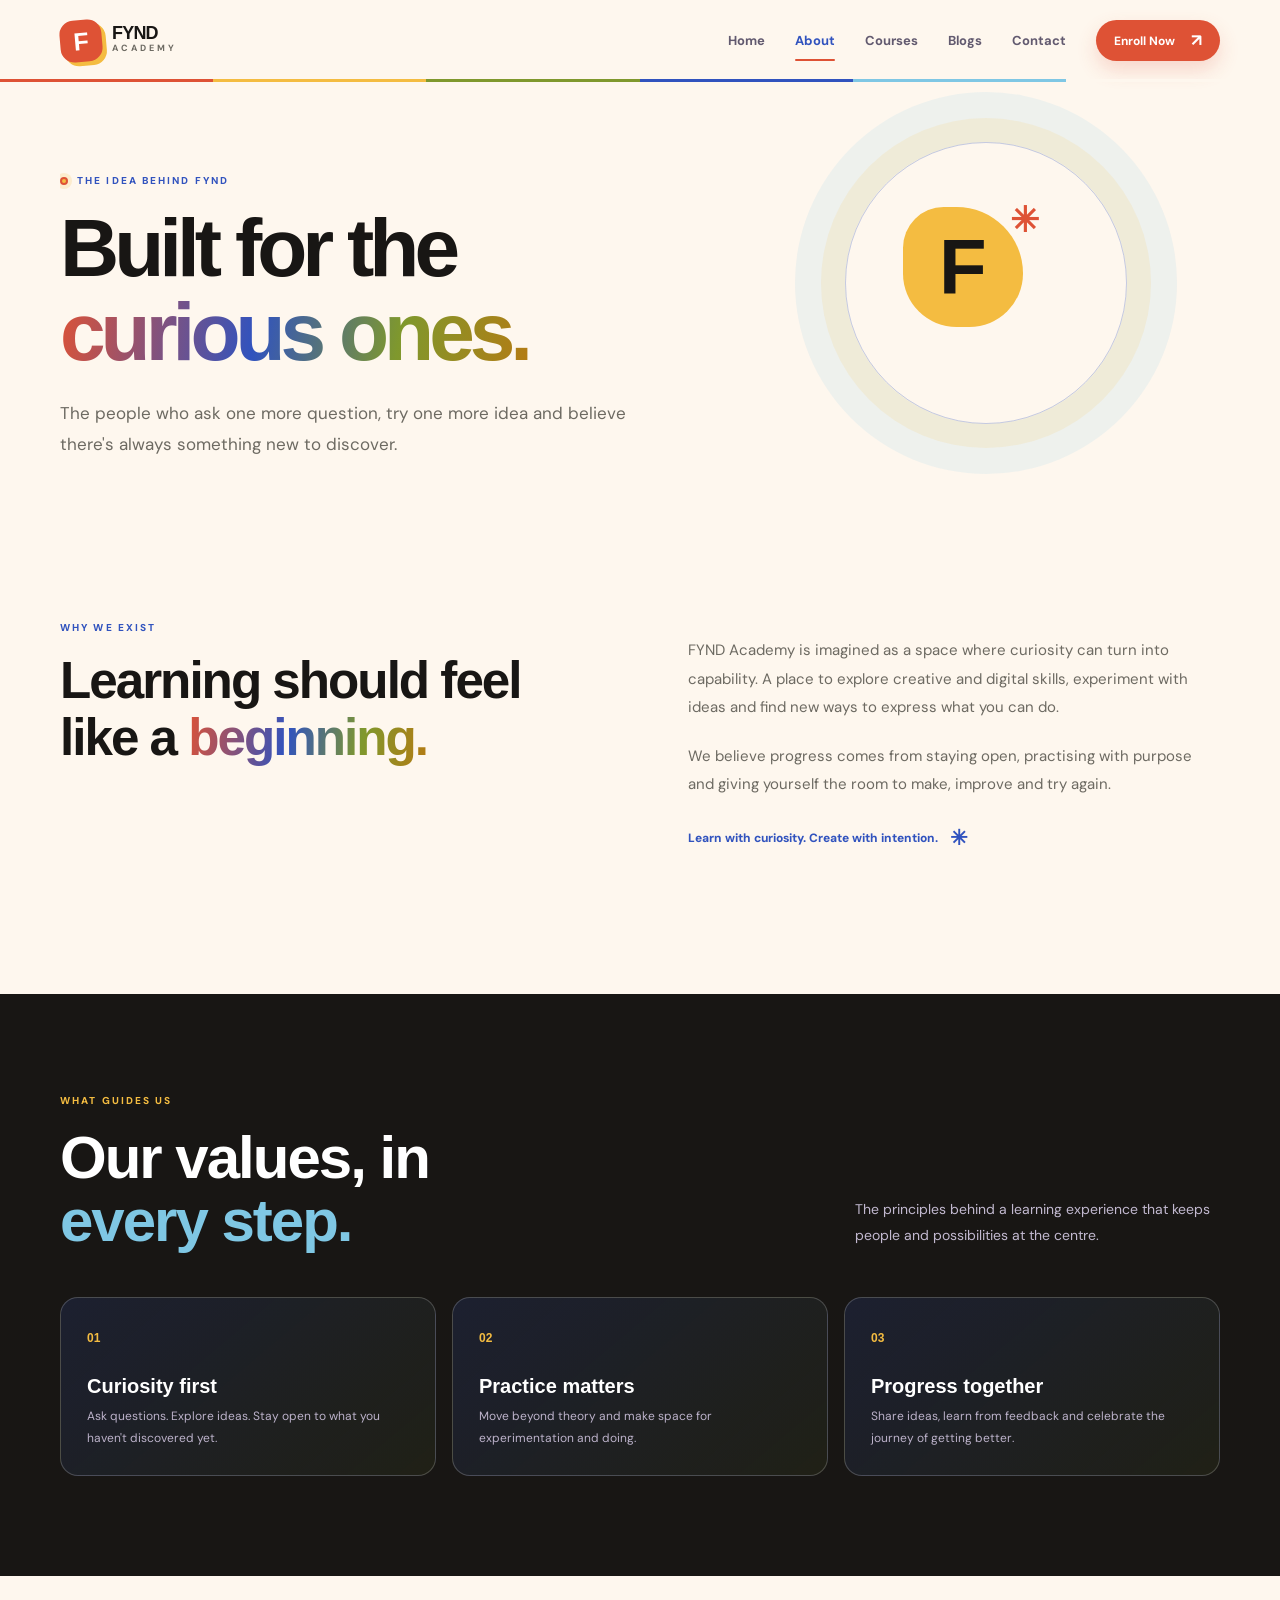
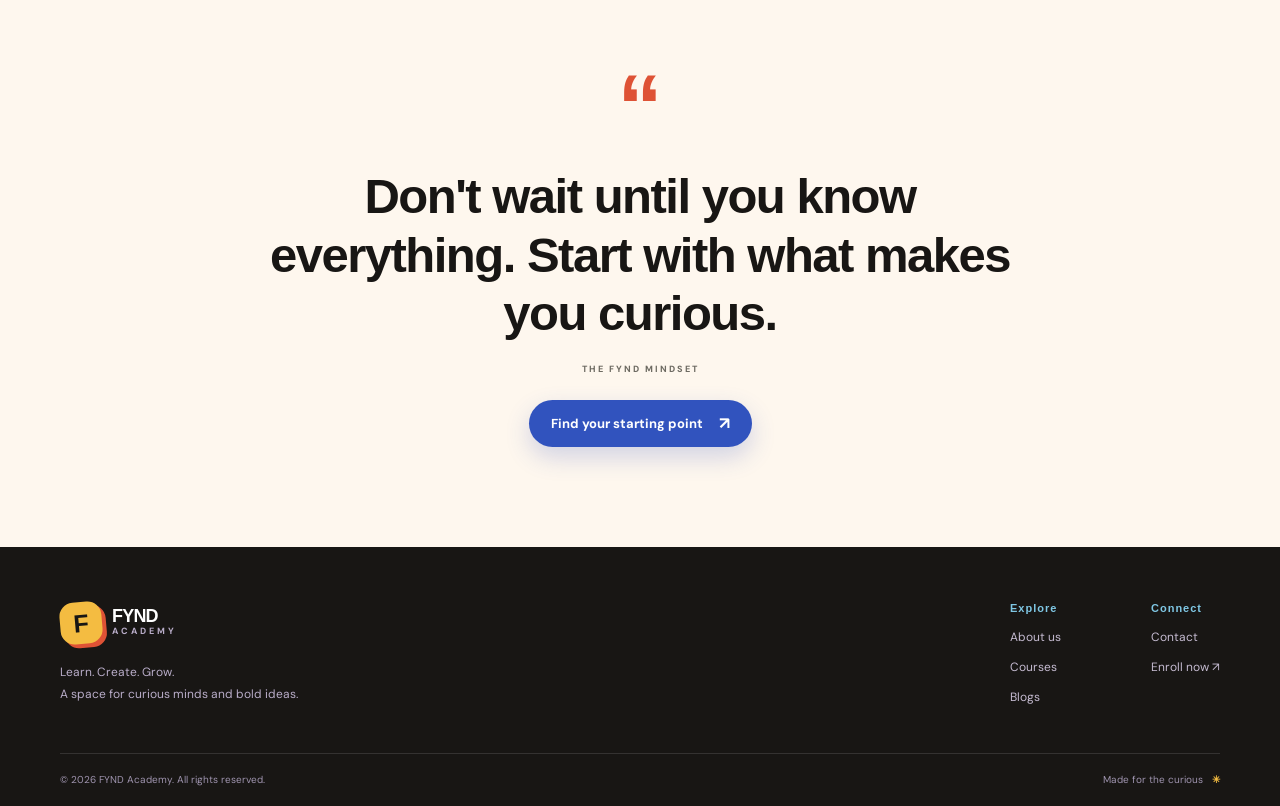
==== about.html @ 0af1b2a1 "Update About page from uploaded website package" ====
<!doctype html>
<html lang="en">
<head>
  <meta charset="utf-8"><meta name="viewport" content="width=device-width, initial-scale=1">
  <meta name="theme-color" content="#24113f"><meta name="description" content="Discover the thinking behind FYND Academy: curious minds, practical learning and creative growth.">
  <link rel="canonical" href="https://fynd-academy-fynd10.vercel.app/about.html"><link rel="icon" href="assets/favicon.svg" type="image/svg+xml">
  <link rel="preconnect" href="https://fonts.googleapis.com"><link rel="preconnect" href="https://fonts.gstatic.com" crossorigin><link href="https://fonts.googleapis.com/css2?family=DM+Sans:wght@400;500;600;700&family=Bricolage+Grotesque:opsz,wght@12..96,400..800&display=swap" rel="stylesheet">
  <meta property="og:type" content="website"><meta property="og:title" content="About FYND Academy"><meta property="og:description" content="A creative space for curious minds and practical learning.">
  <title>About FYND Academy | Our Story & Approach</title><link rel="stylesheet" href="styles.css"><script src="script.js" defer></script>
</head>
<body>
<a class="skip-link" href="#main">Skip to content</a>
<header class="site-header"><a class="brand" href="index.html" aria-label="FYND Academy home"><span class="brand-mark">F</span><span class="brand-name">FYND<span>ACADEMY</span></span></a><button class="menu-toggle" type="button" aria-label="Open navigation" aria-expanded="false" aria-controls="primary-nav"><span></span><span></span></button><nav class="primary-nav" id="primary-nav" aria-label="Main navigation"><a href="index.html">Home</a><a href="about.html" aria-current="page">About</a><a href="courses.html">Courses</a><a href="blogs.html">Blogs</a><a href="contact.html">Contact</a><button class="button button--nav" type="button" data-open-enroll>Enroll Now <span>↗</span></button></nav></header>
<main id="main">
  <section class="inner-hero section-wrap"><p class="eyebrow"><span class="eyebrow-dot"></span> The idea behind FYND</p><h1>Built for the<br><span class="text-gradient">curious ones.</span></h1><p class="inner-lead">The people who ask one more question, try one more idea and believe there's always something new to discover.</p><div class="inner-hero-mark" aria-hidden="true"><span>F</span><b>✳</b></div></section>
  <section class="section section-wrap story-grid"><div><p class="eyebrow">Why we exist</p><h2>Learning should feel like a <span class="text-gradient">beginning.</span></h2></div><div class="story-copy"><p>FYND Academy is imagined as a space where curiosity can turn into capability. A place to explore creative and digital skills, experiment with ideas and find new ways to express what you can do.</p><p>We believe progress comes from staying open, practising with purpose and giving yourself the room to make, improve and try again.</p><p class="text-link">Learn with curiosity. Create with intention. <span>✳</span></p></div></section>
  <section class="values-section"><div class="section-wrap"><div class="section-heading"><div><p class="eyebrow eyebrow--light">What guides us</p><h2>Our values, in<br><span>every step.</span></h2></div><p class="section-intro section-intro--light">The principles behind a learning experience that keeps people and possibilities at the centre.</p></div><div class="value-grid"><article><span>01</span><h3>Curiosity first</h3><p>Ask questions. Explore ideas. Stay open to what you haven't discovered yet.</p></article><article><span>02</span><h3>Practice matters</h3><p>Move beyond theory and make space for experimentation and doing.</p></article><article><span>03</span><h3>Progress together</h3><p>Share ideas, learn from feedback and celebrate the journey of getting better.</p></article></div></div></section>
  <section class="section section-wrap quote-section"><span class="quote-mark">“</span><blockquote>Don't wait until you know everything. Start with what makes you curious.</blockquote><p>THE FYND MINDSET</p><button class="button" type="button" data-open-enroll>Find your starting point <span>↗</span></button></section>
</main>
<footer class="site-footer"><div class="footer-main section-wrap"><div><a class="brand brand--footer" href="index.html"><span class="brand-mark">F</span><span class="brand-name">FYND<span>ACADEMY</span></span></a><p>Learn. Create. Grow.<br>A space for curious minds and bold ideas.</p></div><div class="footer-links"><div><b>Explore</b><a href="about.html">About us</a><a href="courses.html">Courses</a><a href="blogs.html">Blogs</a></div><div><b>Connect</b><a href="contact.html">Contact</a><button type="button" data-open-enroll>Enroll now ↗</button></div></div></div><div class="footer-bottom section-wrap"><span>© <span data-year>2026</span> FYND Academy. All rights reserved.</span><span>Made for the curious <b>✳</b></span></div></footer>
<dialog class="enroll-dialog" aria-labelledby="enroll-title"><button class="dialog-close" type="button" aria-label="Close enrollment form" data-close-enroll>×</button><p class="eyebrow">Your next chapter</p><h2 id="enroll-title">Let's get you <span class="text-gradient">started.</span></h2><p>Tell us a little about yourself and the learning path you're interested in.</p><form class="enroll-form" data-demo-form><label>Your name<input name="name" autocomplete="name" required placeholder="Enter your full name"></label><label>Phone number<input name="phone" type="tel" autocomplete="tel" inputmode="tel" required placeholder="Your mobile number"></label><label>Email address<input name="email" type="email" autocomplete="email" placeholder="you@example.com"></label><label>Interested course<select name="course" required><option value="">Choose a learning path</option><option>Digital Marketing</option><option>Graphic Design</option><option>Video Editing</option><option>Web Development</option><option>UI/UX Design</option><option>Photography</option><option>Not sure yet</option></select></label><button class="button" type="submit">Send enquiry <span>↗</span></button><p class="form-notice" role="status">Demo form: submissions are not sent or stored yet.</p></form></dialog>
</body></html>
---- styles.css ----
/* FYND Academy — responsive brand system */
:root{--ink:#181614;--muted:#6d6a62;--purple:#3153BE;--purple-dark:#171717;--lime:#F4BC41;--peach:#DE5235;--blue:#7FC7E4;--paper:#FEF7EE;--white:#fff;--line:#eadfd0;--shadow:0 22px 70px rgba(23,23,23,.13);--radius:26px;--coral:#DE5235;--gold:#F4BC41;--olive:#7F982D;--royal:#3153BE;--sky:#7FC7E4;--cream:#FEF7EE;--font-display:"Manrope",Arial,sans-serif;--font-body:"DM Sans",Arial,sans-serif}
*{box-sizing:border-box}html{scroll-behavior:smooth;scroll-padding-top:100px}body{margin:0;background:var(--paper);color:var(--ink);font:16px/1.65 var(--font-body),sans-serif;-webkit-font-smoothing:antialiased}body:has(.enroll-dialog[open]){overflow:hidden}a{color:inherit}button,input,select,textarea{font:inherit}button{cursor:pointer}button:focus-visible,a:focus-visible,input:focus-visible,select:focus-visible,textarea:focus-visible{outline:3px solid #9f85ff;outline-offset:3px}::selection{background:var(--lime);color:var(--purple-dark)}.skip-link{position:absolute;left:16px;top:-60px;background:var(--lime);color:var(--purple-dark);padding:10px 16px;border-radius:10px;z-index:20}.skip-link:focus{top:12px}.section-wrap{width:min(1160px,calc(100% - 48px));margin-inline:auto}.site-header{height:82px;padding:0 max(24px,calc((100vw - 1160px)/2));display:flex;align-items:center;justify-content:space-between;gap:30px;background:rgba(251,250,255,.92);backdrop-filter:blur(16px);-webkit-backdrop-filter:blur(16px);border-bottom:1px solid rgba(36,17,63,.07);position:sticky;top:0;z-index:10}.brand{display:inline-flex;align-items:center;gap:10px;text-decoration:none;flex-shrink:0}.brand-mark{width:42px;height:42px;display:grid;place-items:center;background:var(--purple-dark);color:var(--lime);font:800 25px/1 var(--font-display);border-radius:14px;transform:rotate(-5deg)}.brand-name{display:flex;flex-direction:column;font:800 18px/.95 var(--font-display);letter-spacing:-.8px}.brand-name span{font:700 9px/1.5 var(--font-body);letter-spacing:3px;color:var(--muted)}.primary-nav{display:flex;align-items:center;gap:30px}.primary-nav>a{position:relative;text-decoration:none;font-size:13px;font-weight:700;color:#625a6f;transition:color .2s}.primary-nav>a:hover,.primary-nav>a[aria-current=page]{color:var(--purple)}.primary-nav>a[aria-current=page]:after{content:"";position:absolute;left:0;right:0;bottom:-10px;height:2px;border-radius:4px;background:var(--purple)}.button{border:0;display:inline-flex;align-items:center;justify-content:center;gap:16px;padding:15px 22px;border-radius:999px;background:var(--purple);color:#fff;text-decoration:none;font:700 13px var(--font-body);box-shadow:0 10px 24px rgba(117,69,239,.2);transition:transform .2s,box-shadow .2s,background .2s}.button:hover{transform:translateY(-3px);box-shadow:0 14px 30px rgba(117,69,239,.28);background:#6533df}.button span{font-size:17px;line-height:1}.button--nav{padding:12px 18px;font-size:12px}.button--light{background:#fff;color:var(--purple-dark);box-shadow:none;border:1px solid rgba(36,17,63,.12)}.button--light:hover{background:var(--lime);color:var(--purple-dark);box-shadow:none}.button--lime{background:var(--lime);color:var(--purple-dark);box-shadow:none}.button--lime:hover{background:#ecff9d;color:var(--purple-dark);box-shadow:0 12px 30px rgba(223,255,112,.15)}.menu-toggle{display:none;width:44px;height:44px;border:1px solid var(--line);border-radius:14px;background:#fff;align-items:center;justify-content:center;flex-direction:column;gap:5px}.menu-toggle span{width:17px;height:2px;background:var(--purple-dark);border-radius:4px;transition:transform .2s}
.hero{min-height:620px;display:grid;grid-template-columns:1.03fr .97fr;align-items:center;gap:36px;padding-block:76px 88px}.hero-copy{position:relative;z-index:1}.eyebrow{display:flex;align-items:center;gap:9px;margin:0 0 19px;color:var(--purple);font:800 10px var(--font-body);letter-spacing:2.1px;text-transform:uppercase}.eyebrow-dot{width:8px;height:8px;background:var(--lime);border:2px solid var(--purple);border-radius:50%;box-shadow:0 0 0 4px rgba(117,69,239,.09)}h1,h2,h3,p{margin-top:0}.hero h1,.inner-hero h1{font:800 clamp(54px,6.2vw,82px)/1.02 var(--font-display);letter-spacing:-5px;margin:0 0 25px}.text-gradient{background:linear-gradient(100deg,#7545ef 5%,#a14ef5 55%,#f078a1 100%);-webkit-background-clip:text;background-clip:text;color:transparent}.hero-lead,.inner-lead{font-size:17px;line-height:1.8;color:var(--muted);max-width:540px;margin-bottom:27px}.hero-actions{display:flex;gap:12px;flex-wrap:wrap}.hero-note{display:flex;align-items:center;gap:12px;margin-top:35px;color:#81788d;font-size:11px;font-weight:600;letter-spacing:.3px}.note-stars{color:var(--purple);font-size:16px;letter-spacing:3px}.hero-art{height:440px;position:relative;display:grid;place-items:center;isolation:isolate}.hero-art:before{content:"";position:absolute;width:360px;height:360px;border-radius:50%;background:linear-gradient(140deg,#d9c7ff,#a88cff);z-index:-2;box-shadow:0 40px 90px rgba(117,69,239,.18)}.hero-art:after{content:"";position:absolute;width:425px;height:425px;border:1px dashed rgba(117,69,239,.35);border-radius:50%;z-index:-2}.art-orbit{position:absolute;border:1px solid rgba(36,17,63,.14);border-radius:50%;transform:rotate(-22deg)}.art-orbit--one{width:500px;height:180px}.art-orbit--two{width:480px;height:250px;transform:rotate(55deg)}.art-sun{width:240px;height:240px;border-radius:46% 54% 58% 42%/46% 41% 59% 54%;background:var(--lime);display:grid;place-items:center;position:relative;transform:rotate(-8deg);box-shadow:0 22px 50px rgba(36,17,63,.17)}.art-sun span{font:800 31px/.98 var(--font-display);letter-spacing:-1.8px;text-align:center;transform:rotate(8deg);color:var(--purple-dark)}.art-sun i{position:absolute;right:18px;top:20px;font-size:33px;font-style:normal;color:var(--purple);transform:rotate(8deg)}.art-sticker{position:absolute;z-index:2;padding:13px 17px;font:800 11px/1.2 var(--font-display);letter-spacing:1px;box-shadow:0 15px 35px rgba(36,17,63,.15)}.art-sticker--top{background:#fff;color:var(--purple);top:45px;left:16px;transform:rotate(-9deg);border-radius:5px}.art-sticker--side{background:var(--peach);color:var(--purple-dark);right:3px;bottom:90px;transform:rotate(8deg);border-radius:5px}.art-sticker--side b{font-size:19px;margin-left:8px}.art-star{position:absolute;color:var(--purple-dark);font-size:40px}.art-star--one{top:70px;right:68px}.art-star--two{bottom:40px;left:65px;color:#fff;font-size:52px}.art-caption{position:absolute;bottom:3px;font-size:9px;font-weight:800;letter-spacing:2px;color:#766a8b}.art-caption span{color:var(--purple)}
.ticker{overflow:hidden;background:var(--purple-dark);color:var(--lime);white-space:nowrap;padding:16px 0}.ticker-track{display:flex;align-items:center;justify-content:space-around;gap:36px;min-width:max-content;font:800 11px var(--font-display);letter-spacing:2px}.ticker-track b{color:var(--peach);font-size:17px}.section{padding-block:112px}.section-heading{display:flex;justify-content:space-between;gap:45px;align-items:end;margin-bottom:38px}.section-heading h2,.section h2{font:800 clamp(38px,4.3vw,57px)/1.07 var(--font-display);letter-spacing:-2.5px;margin:0}.section-intro{max-width:365px;color:var(--muted);font-size:14px;line-height:1.8;margin:0 0 4px}.course-grid{display:grid;grid-template-columns:repeat(4,1fr);gap:16px}.course-card{min-height:320px;border-radius:22px;padding:23px;display:flex;flex-direction:column;align-items:flex-start;position:relative;overflow:hidden;text-decoration:none;transition:transform .22s,box-shadow .22s}.course-card:hover{transform:translateY(-7px);box-shadow:var(--shadow)}.course-card[hidden],.blog-card[hidden]{display:none!important}.course-card:before{content:"";position:absolute;width:170px;height:170px;border:1px solid currentColor;border-radius:50%;right:-92px;top:80px;opacity:.16;box-shadow:0 0 0 20px rgba(255,255,255,.12),0 0 0 42px rgba(255,255,255,.1)}.course-card--violet{background:#ded0ff;color:#2e1758}.course-card--peach{background:#ffbba9;color:#4b2030}.course-card--lime{background:#e4f78e;color:#283315}.course-card--blue{background:#b8d1ff;color:#1b2d56}.course-card--pink{background:#ffd1e6;color:#51253f}.course-card--cream{background:#f0e9dd;color:#41372b}.course-index{font-size:9px;font-weight:800;letter-spacing:1.7px;opacity:.72}.course-icon{margin:23px 0 12px;display:grid;place-items:center;width:43px;height:43px;border-radius:14px;background:rgba(255,255,255,.48);font-size:22px}.course-card h2,.course-card h3{font:800 27px/1.06 var(--font-display);letter-spacing:-1px;margin:0 0 10px;position:relative}.course-card p{font-size:12px;line-height:1.6;max-width:220px;opacity:.8;margin-bottom:18px}.card-link{display:flex;align-items:center;gap:12px;margin-top:auto;font-size:11px;font-weight:800;position:relative}.card-link b{font-size:18px}.center-action{text-align:center;margin-top:32px}.text-link{display:inline-flex;align-items:center;gap:12px;color:var(--purple);font-size:13px;font-weight:800;text-decoration:none}.text-link span{font-size:21px;transition:transform .2s}.text-link:hover span{transform:translateX(5px)}
.process-section,.values-section,.mini-cta{background:var(--purple-dark);color:#fff;overflow:hidden}.process-layout{display:grid;grid-template-columns:.9fr 1.1fr;gap:100px;padding-block:100px}.eyebrow--light{color:var(--lime)}.process-layout h2{font:800 clamp(44px,5vw,65px)/1.02 var(--font-display);letter-spacing:-3px;margin-bottom:20px}.process-layout h2 span,.mini-cta h2 span{color:var(--lime)}.process-copy{color:#c2b9d0;font-size:14px;line-height:1.8;max-width:370px;margin-bottom:25px}.steps{align-self:center}.step{display:grid;grid-template-columns:42px 1fr 36px;gap:18px;align-items:start;padding:25px 0;border-bottom:1px solid rgba(255,255,255,.16)}.step:first-child{border-top:1px solid rgba(255,255,255,.16)}.step>span{color:var(--lime);font:800 12px var(--font-display);padding-top:5px}.step h3{font:800 20px var(--font-display);margin:0 0 5px}.step p{font-size:12px;color:#bcb2ca;margin:0;line-height:1.7}.step>b{color:var(--peach);font-size:24px;text-align:right}.closing-cta{position:relative;text-align:center;padding-block:120px}.closing-cta .eyebrow{justify-content:center}.closing-cta h2{font-size:clamp(43px,5vw,65px);margin-bottom:20px}.closing-cta>p:not(.eyebrow){max-width:500px;margin:0 auto 24px;color:var(--muted);font-size:14px}.cta-shape{position:absolute;right:7%;top:70px;color:#e9e0ff;font-size:100px;z-index:-1;transform:rotate(15deg)}
.site-footer{background:#1a102c;color:#fff}.footer-main{display:flex;justify-content:space-between;gap:50px;padding-block:55px 45px}.brand--footer .brand-mark{background:var(--lime);color:var(--purple-dark)}.brand--footer .brand-name{color:#fff}.brand--footer .brand-name span{color:#b9adc9}.footer-main>div:first-child>p{color:#b9adc9;font-size:12px;line-height:1.8;margin:18px 0 0}.footer-links{display:flex;gap:90px}.footer-links>div{display:grid;gap:10px;align-content:start}.footer-links b{font:800 11px var(--font-display);letter-spacing:1px;color:var(--lime);margin-bottom:4px}.footer-links a,.footer-links button{font-size:12px;color:#c5bbd1;text-decoration:none;background:none;border:0;text-align:left;padding:0}.footer-links a:hover,.footer-links button:hover{color:#fff}.footer-bottom{border-top:1px solid rgba(255,255,255,.12);padding-block:18px;display:flex;justify-content:space-between;color:#9f94af;font-size:10px}.footer-bottom b{color:var(--lime);margin-left:6px}
.inner-hero{min-height:415px;padding-block:92px 80px;position:relative;overflow:hidden}.inner-hero h1{font-size:clamp(52px,6.5vw,82px)}.inner-hero:after{content:"";position:absolute;width:280px;height:280px;border:1px solid #e9dfff;border-radius:50%;right:8%;top:60px;box-shadow:0 0 0 24px #f5f0ff,0 0 0 50px #faf7ff;z-index:-1}.inner-hero--compact{min-height:360px;padding-block:75px 55px}.inner-hero--compact:after{width:220px;height:220px;top:36px}.inner-hero .inner-lead{max-width:570px}.inner-hero-mark{position:absolute;right:17%;top:125px;width:120px;height:120px;background:var(--lime);border-radius:38% 62% 50% 50%;display:grid;place-items:center;transform:rotate(12deg);color:var(--purple-dark)}.inner-hero-mark span{font:800 78px var(--font-display)}.inner-hero-mark b{position:absolute;right:-16px;top:-15px;color:var(--purple);font-size:35px}.story-grid{display:grid;grid-template-columns:1fr 1fr;gap:95px;padding-top:55px;padding-bottom:115px}.story-grid h2{font:800 clamp(38px,4vw,53px)/1.1 var(--font-display);letter-spacing:-2px}.story-copy{padding-top:15px}.story-copy p{color:var(--muted);font-size:15px;line-height:1.9;margin-bottom:20px}.story-copy .text-link{color:var(--purple);font-size:12px}.values-section{padding-block:100px}.section-intro--light{color:#c2b9d0}.values-section .section-heading{align-items:end}.values-section h2{font:800 clamp(42px,5vw,60px)/1.05 var(--font-display);letter-spacing:-2px}.values-section h2 span{color:var(--lime)}.value-grid{display:grid;grid-template-columns:repeat(3,1fr);gap:16px;margin-top:45px}.value-grid article{padding:26px;border:1px solid rgba(255,255,255,.16);border-radius:18px;background:rgba(255,255,255,.035)}.value-grid article>span{color:var(--peach);font:800 12px var(--font-display)}.value-grid h3{font:800 20px var(--font-display);margin:25px 0 8px}.value-grid p{font-size:12px;line-height:1.8;color:#bcb2ca;margin:0}.quote-section{text-align:center;padding-block:100px}.quote-mark{color:var(--purple);font:800 90px/.7 var(--font-display)}.quote-section blockquote{font:800 clamp(28px,4.3vw,49px)/1.2 var(--font-display);letter-spacing:-1.5px;max-width:790px;margin:20px auto}.quote-section>p{font:800 9px var(--font-body);letter-spacing:2px;color:var(--muted);margin-bottom:25px}
.courses-section{padding-top:25px}.filter-bar{display:flex;gap:9px;flex-wrap:wrap;margin-bottom:28px}.filter-chip{border:1px solid var(--line);background:#fff;border-radius:999px;padding:10px 17px;font:700 11px var(--font-body);color:var(--muted);transition:all .2s}.filter-chip:hover,.filter-chip.is-active{background:var(--purple-dark);border-color:var(--purple-dark);color:#fff}.course-grid--full{grid-template-columns:repeat(3,1fr)}.course-grid--full .course-card{min-height:340px;padding:26px}.course-grid--full .course-card h2{font-size:32px}.card-link--button{background:none;border:0;padding:0;color:inherit;text-align:left}.small-note{font-size:11px;color:var(--muted);margin-top:25px}.filter-empty{padding:30px;border:1px dashed var(--line);border-radius:16px;color:var(--muted)}.mini-cta-inner{padding-block:75px;display:flex;align-items:center;justify-content:space-between;gap:30px}.mini-cta h2{font:800 clamp(36px,4.3vw,52px)/1.05 var(--font-display);letter-spacing:-2px;margin:0}.mini-cta .eyebrow{margin-bottom:12px}
.blog-section{padding-top:30px}.blog-tools{display:flex;justify-content:space-between;gap:35px;align-items:end;margin-bottom:35px}.blog-tools h2{font:800 clamp(36px,4.2vw,53px)/1.08 var(--font-display);letter-spacing:-2px;margin:0}.search-box{display:flex;align-items:center;gap:10px;background:#fff;border:1px solid var(--line);border-radius:999px;padding:0 16px;width:min(310px,100%);color:var(--purple)}.search-box>span{font-size:25px}.search-box input{border:0;outline:0!important;box-shadow:none!important;padding:14px 0;background:transparent;min-width:0;font-size:12px}.blog-grid{display:grid;grid-template-columns:repeat(2,1fr);gap:34px 22px}.blog-card{min-width:0}.blog-card[hidden]{display:none}.blog-art{height:230px;border-radius:19px;display:flex;align-items:center;justify-content:center;position:relative;overflow:hidden}.blog-art:before,.blog-art:after{content:"";position:absolute;border:1px solid currentColor;border-radius:50%;opacity:.18}.blog-art:before{width:260px;height:260px}.blog-art:after{width:330px;height:330px}.blog-art span{font:800 37px/.95 var(--font-display);letter-spacing:-2px;position:relative;z-index:1}.blog-art span b{color:#fff}.blog-art i{position:absolute;right:15%;top:18%;font-style:normal;font-size:42px}.blog-art--one{background:#d9c8ff;color:#3c2068}.blog-art--two{background:#ffbba9;color:#4b2030}.blog-art--three{background:#dfff70;color:#283315}.blog-art--four{background:#b8d1ff;color:#1b2d56}.blog-meta{display:flex;gap:9px;align-items:center;color:var(--purple);font:800 9px var(--font-body);letter-spacing:1.5px;margin-top:18px}.blog-card h3{font:800 21px/1.25 var(--font-display);letter-spacing:-.5px;margin:10px 0}.blog-card>p{color:var(--muted);font-size:12px;line-height:1.7;margin-bottom:12px}.read-label{display:inline-flex;gap:12px;font-size:11px;font-weight:800;color:var(--purple)}.read-label b{font-size:17px}
.contact-layout{display:grid;grid-template-columns:.9fr 1.1fr;gap:85px;padding-top:40px;padding-bottom:120px}.contact-aside{position:relative;padding-top:45px}.contact-aside h2{font:800 clamp(42px,4.5vw,60px)/1.05 var(--font-display);letter-spacing:-2.5px;margin-bottom:20px}.contact-aside>p:not(.eyebrow){max-width:370px;color:var(--muted);font-size:13px;line-height:1.8}.contact-orbit{position:absolute;right:4px;top:-40px;width:105px;height:105px;border-radius:50%;background:#e6d9ff;display:grid;place-items:center;color:var(--purple);font:800 66px var(--font-display)}.contact-orbit b{position:absolute;right:-8px;top:-16px;font-size:30px;color:var(--peach)}.contact-note{display:flex;align-items:start;gap:15px;padding:16px;background:#f0eaff;border-radius:15px;max-width:360px;margin-top:35px}.contact-note span{color:var(--purple);font-size:22px}.contact-note p{font-size:11px;line-height:1.7;color:#665a7a;margin:0}.contact-form-panel{background:#fff;border:1px solid var(--line);border-radius:25px;padding:32px;box-shadow:var(--shadow)}.contact-form-panel h2{font:800 31px var(--font-display);letter-spacing:-1px}.contact-form{display:grid;grid-template-columns:1fr 1fr;gap:15px}.contact-form label,.enroll-form label{display:grid;gap:7px;font-size:11px;font-weight:700;color:#51475f}.contact-form label:nth-of-type(4),.contact-form label:nth-of-type(5),.contact-form .button,.contact-form .form-notice{grid-column:1/-1}.contact-form input,.contact-form select,.contact-form textarea,.enroll-form input,.enroll-form select{width:100%;border:1px solid #e8e2ee;background:#fcfbfe;border-radius:10px;padding:12px 13px;color:var(--ink);font-size:12px;outline:0;transition:border .2s,box-shadow .2s}.contact-form textarea{resize:vertical;min-height:110px}.contact-form input:focus,.contact-form select:focus,.contact-form textarea:focus,.enroll-form input:focus,.enroll-form select:focus{border-color:var(--purple);box-shadow:0 0 0 3px rgba(117,69,239,.1)}.contact-form .button{justify-self:start}.form-notice{font-size:10px;color:#887f94;margin:0}
.enroll-dialog{width:min(500px,calc(100% - 28px));max-height:min(90vh,850px);overflow:auto;border:0;border-radius:24px;padding:35px;background:#fff;color:var(--ink);box-shadow:0 25px 100px rgba(20,10,35,.3)}.enroll-dialog::backdrop{background:rgba(26,14,43,.7);backdrop-filter:blur(5px)}.dialog-close{position:absolute;right:17px;top:15px;width:36px;height:36px;border:1px solid var(--line);border-radius:50%;background:#fff;color:var(--ink);font-size:23px;line-height:1}.enroll-dialog h2{font:800 34px/1.1 var(--font-display);letter-spacing:-1.5px;margin:0 30px 12px 0}.enroll-dialog>p:not(.eyebrow){font-size:12px;color:var(--muted);line-height:1.7}.enroll-form{display:grid;gap:13px;margin-top:20px}.enroll-form .button{width:100%;margin-top:5px}.form-notice{font-size:10px;color:#887f94;text-align:center;margin:0}
@media(max-width:980px){.primary-nav{gap:18px}.hero{gap:10px}.hero-art:before{width:300px;height:300px}.hero-art:after{width:360px;height:360px}.art-orbit--one{width:420px}.art-orbit--two{width:400px}.art-sun{width:205px;height:205px}.art-sun span{font-size:27px}.course-grid{grid-template-columns:repeat(2,1fr)}.course-grid--full{grid-template-columns:repeat(2,1fr)}.contact-layout{gap:40px}.process-layout{gap:50px}}
@media(max-width:720px){html{scroll-padding-top:80px}.section-wrap{width:min(100% - 36px,560px)}.site-header{height:72px;padding-inline:18px}.menu-toggle{display:flex;margin-left:auto}.primary-nav{display:none;position:absolute;left:0;right:0;top:71px;padding:18px 20px 22px;background:rgba(251,250,255,.98);border-bottom:1px solid var(--line);box-shadow:0 18px 28px rgba(36,17,63,.08);align-items:stretch;gap:0;flex-direction:column}.primary-nav.is-open{display:flex}.primary-nav>a{padding:12px 3px;border-bottom:1px solid #eee8f4}.primary-nav>a[aria-current=page]:after{display:none}.primary-nav .button{margin-top:14px}.hero{grid-template-columns:1fr;padding-block:66px 58px;gap:0}.hero h1,.inner-hero h1{font-size:clamp(48px,13vw,68px);letter-spacing:-3.5px}.hero-lead,.inner-lead{font-size:15px}.hero-art{height:350px;margin-top:25px}.hero-art:before{width:250px;height:250px}.hero-art:after{width:300px;height:300px}.art-orbit--one{width:350px;height:140px}.art-orbit--two{width:330px;height:190px}.art-sun{width:175px;height:175px}.art-sun span{font-size:24px}.art-sticker--top{left:2px;top:34px}.art-sticker--side{right:-1px;bottom:75px}.art-star--one{right:20px;top:45px}.art-star--two{left:28px;bottom:32px}.art-caption{font-size:7px;letter-spacing:1.2px}.section{padding-block:78px}.section-heading{display:block}.section-heading h2,.section h2{font-size:39px}.section-intro{margin-top:18px}.course-grid{gap:12px}.course-card{min-height:280px;padding:18px;border-radius:18px}.course-card h3{font-size:23px}.course-card p{font-size:11px}.process-layout{grid-template-columns:1fr;gap:42px;padding-block:75px}.process-layout h2{font-size:51px}.closing-cta{padding-block:88px}.closing-cta h2{font-size:47px}.footer-main{display:block;padding-block:42px 35px}.footer-links{margin-top:35px;gap:55px}.footer-bottom{gap:12px;flex-direction:column}.inner-hero{min-height:auto;padding-block:65px 60px}.inner-hero:after{width:150px;height:150px;right:-45px;top:25px;box-shadow:0 0 0 15px #f5f0ff,0 0 0 30px #faf7ff}.inner-hero--compact:after{width:130px;height:130px}.inner-hero-mark{width:75px;height:75px;right:4%;top:125px}.inner-hero-mark span{font-size:48px}.inner-hero-mark b{font-size:22px}.story-grid{grid-template-columns:1fr;gap:20px;padding-top:30px;padding-bottom:80px}.story-copy{padding-top:0}.values-section{padding-block:75px}.value-grid{grid-template-columns:1fr;gap:12px;margin-top:30px}.value-grid article{padding:22px}.value-grid h3{margin-top:14px}.quote-section{padding-block:75px}.course-grid--full{grid-template-columns:1fr 1fr}.course-grid--full .course-card{min-height:310px;padding:18px}.course-grid--full .course-card h2{font-size:25px}.mini-cta-inner{display:block;padding-block:55px}.mini-cta-inner .button{margin-top:25px}.blog-tools{display:block}.search-box{margin-top:22px;width:100%}.blog-grid{gap:26px 14px}.blog-art{height:170px;border-radius:14px}.blog-art span{font-size:27px}.blog-card h3{font-size:17px}.contact-layout{grid-template-columns:1fr;gap:35px;padding-top:5px;padding-bottom:75px}.contact-aside{padding-top:20px}.contact-orbit{width:75px;height:75px;font-size:48px;top:-5px}.contact-form-panel{padding:23px 18px}.contact-form{grid-template-columns:1fr}.contact-form label{grid-column:1/-1}.contact-form label:nth-of-type(4),.contact-form label:nth-of-type(5){grid-column:1/-1}}
@media(max-width:390px){.course-grid--full{grid-template-columns:1fr}.course-grid--full .course-card{min-height:285px}.blog-grid{grid-template-columns:1fr}.blog-art{height:205px}.hero-actions .button{width:100%}.course-grid--home{grid-template-columns:1fr 1fr}.course-grid--home .course-card{min-height:255px}}
@media(prefers-reduced-motion:reduce){*,*::before,*::after{scroll-behavior:auto!important;animation-duration:.01ms!important;animation-iteration-count:1!important;transition-duration:.01ms!important}}
@media(hover:none){.course-card:hover,.button:hover{transform:none}}


/* ===== FYND multicolour motion layer ===== */
body{background:var(--cream);color:var(--ink)}
.site-header{background:rgba(254,247,238,.94);border-bottom-color:rgba(23,23,23,.1)}
.site-header:after{content:"";position:absolute;left:0;right:0;bottom:-1px;height:3px;background:linear-gradient(90deg,var(--coral) 0 16.66%,var(--gold) 16.66% 33.32%,var(--olive) 33.32% 49.98%,var(--royal) 49.98% 66.64%,var(--sky) 66.64% 83.3%,var(--cream) 83.3% 100%)}
.brand-mark{background:var(--coral);color:#fff;transform:rotate(-5deg);box-shadow:4px 4px 0 var(--gold)}
.primary-nav>a:hover,.primary-nav>a[aria-current=page]{color:var(--royal)}
.primary-nav>a[aria-current=page]:after{background:var(--coral)}
.button{background:var(--royal);box-shadow:0 10px 24px rgba(49,83,190,.22)}
.button:hover{background:#23439f;box-shadow:0 14px 30px rgba(49,83,190,.3)}
.button--nav{background:var(--coral);box-shadow:0 9px 20px rgba(222,82,53,.2)}
.button--nav:hover{background:#bd4028}
.button--light{background:var(--cream);color:var(--ink);border-color:rgba(23,23,23,.15)}
.button--light:hover{background:var(--gold);color:var(--ink)}
.button--lime{background:var(--gold);color:var(--ink)}
.button--lime:hover{background:#ffcf66;color:var(--ink)}
.hero{position:relative}
.hero:before{content:"";position:absolute;inset:12px 0 22px;border-radius:36px;background:linear-gradient(110deg,rgba(222,82,53,.055),rgba(244,188,65,.07) 34%,rgba(127,199,228,.1) 72%,rgba(127,152,45,.055));z-index:-1}
.eyebrow{color:var(--royal)}
.eyebrow-dot{background:var(--gold);border-color:var(--coral);box-shadow:0 0 0 4px rgba(244,188,65,.19)}
.text-gradient{background:linear-gradient(100deg,var(--coral) 0%,var(--royal) 42%,var(--olive) 72%,#b47b13 100%);-webkit-background-clip:text;background-clip:text;color:transparent}
.hero-art:before{background:linear-gradient(140deg,var(--sky),#b5dceb 52%,var(--gold));box-shadow:0 40px 90px rgba(49,83,190,.16)}
.hero-art:after{border-color:rgba(49,83,190,.45)}
.art-orbit{border-color:rgba(49,83,190,.32)}
.art-sun{background:var(--coral);color:#fff;box-shadow:0 22px 50px rgba(222,82,53,.22)}
.art-sun span{color:#fff}
.art-sun i{color:var(--gold)}
.art-sticker--top{background:var(--gold);color:var(--ink)}
.art-sticker--side{background:var(--olive);color:#fff}
.art-star--one{color:var(--coral)}
.art-star--two{color:var(--royal)}
.art-caption{color:#6d6a62}.art-caption span{color:var(--coral)}
.ticker{display:flex;background:var(--royal);color:var(--cream)}
.ticker-track{flex:0 0 auto;justify-content:flex-start;animation:fynd-marquee 26s linear infinite}
.ticker-track b{color:var(--gold)}
.ticker:hover .ticker-track{animation-play-state:paused}
.course-card--violet{background:var(--royal);color:#fff}
.course-card--peach{background:var(--coral);color:#fff}
.course-card--lime{background:var(--gold);color:#181614}
.course-card--blue{background:var(--sky);color:#18243a}
.course-card--pink{background:var(--olive);color:#fff}
.course-card--cream{background:var(--cream);color:#29251f;border:1px solid #e5d9c9}
.course-card:before{opacity:.22}
.course-card:hover{box-shadow:0 22px 45px rgba(23,23,23,.16)}
.process-section,.values-section{background:var(--ink)}
.mini-cta{background:var(--royal)}
.eyebrow--light{color:var(--gold)}
.process-layout h2 span,.mini-cta h2 span{color:var(--sky)}
.step>span{color:var(--gold)}.step>b{color:var(--coral)}
.closing-cta .cta-shape{color:rgba(127,199,228,.2)}
.footer-main{background:transparent}
.site-footer{background:var(--ink)}
.brand--footer .brand-mark{background:var(--gold);color:var(--ink);box-shadow:4px 4px 0 var(--coral)}
.footer-links b{color:var(--sky)}
.footer-bottom b{color:var(--gold)}
.inner-hero:after{border-color:rgba(49,83,190,.28);box-shadow:0 0 0 24px rgba(244,188,65,.12),0 0 0 50px rgba(127,199,228,.12)}
.inner-hero-mark{background:var(--gold);color:var(--ink)}
.inner-hero-mark b{color:var(--coral)}
.values-section h2 span{color:var(--sky)}
.value-grid article{border-color:rgba(255,255,255,.2);background:linear-gradient(140deg,rgba(49,83,190,.17),rgba(127,152,45,.08))}
.value-grid article>span{color:var(--gold)}
.quote-mark{color:var(--coral)}
.filter-chip:hover,.filter-chip.is-active{background:var(--royal);border-color:var(--royal)}
.blog-art--one{background:var(--coral);color:#fff}
.blog-art--two{background:var(--gold);color:#29251f}
.blog-art--three{background:var(--olive);color:#fff}
.blog-art--four{background:var(--sky);color:#18243a}
.blog-meta,.read-label{color:var(--royal)}
.search-box{color:var(--coral);border-color:#e5d9c9;background:#fffdf9}
.contact-orbit{background:var(--sky);color:var(--royal)}
.contact-orbit b{color:var(--coral)}
.contact-note{background:rgba(127,199,228,.22)}
.contact-note span{color:var(--coral)}
.contact-form-panel{background:#fffdf9;border-color:#e8dccb}
.contact-form input:focus,.contact-form select:focus,.contact-form textarea:focus,.enroll-form input:focus,.enroll-form select:focus{border-color:var(--royal);box-shadow:0 0 0 3px rgba(49,83,190,.12)}
.enroll-dialog{background:var(--cream)}
.enroll-dialog::backdrop{background:rgba(23,23,23,.76)}
.dialog-close{background:#fffdf9}
.form-notice--active{color:var(--olive);font-weight:700}
.course-card[hidden],.blog-card[hidden]{display:none!important}

/* Subtle motion: entrance, floating artwork, animated ticker and tactile hover states. */
@keyframes fynd-rise{from{opacity:0;transform:translateY(22px)}to{opacity:1;transform:translateY(0)}}
@keyframes fynd-float{0%,100%{transform:translateY(0) rotate(-8deg)}50%{transform:translateY(-13px) rotate(-5deg)}}
@keyframes fynd-orbit{from{transform:rotate(-22deg)}to{transform:rotate(338deg)}}
@keyframes fynd-orbit-reverse{from{transform:rotate(55deg)}to{transform:rotate(-305deg)}}
@keyframes fynd-marquee{from{transform:translateX(0)}to{transform:translateX(-100%)}}
@keyframes fynd-pulse{0%,100%{box-shadow:0 0 0 0 rgba(244,188,65,.2)}50%{box-shadow:0 0 0 12px rgba(244,188,65,0)}}
@keyframes fynd-wiggle{0%,100%{transform:rotate(-5deg)}50%{transform:rotate(3deg)}}
.art-sun{animation:fynd-float 6s ease-in-out infinite}
.art-orbit--one{animation:fynd-orbit 26s linear infinite}
.art-orbit--two{animation:fynd-orbit-reverse 31s linear infinite}
.art-star--one{animation:fynd-wiggle 5s ease-in-out infinite}
.art-star--two{animation:fynd-pulse 4s ease-in-out infinite}
.brand-mark{animation:fynd-wiggle 7s ease-in-out infinite}
.course-icon{transition:transform .35s cubic-bezier(.2,.8,.2,1)}
.course-card:hover .course-icon{transform:rotate(-12deg) scale(1.14)}
.blog-art i{transition:transform .4s ease}
.blog-card:hover .blog-art i{transform:rotate(25deg) scale(1.18)}
.blog-art:before{animation:fynd-orbit 38s linear infinite}
.blog-art:after{animation:fynd-orbit-reverse 46s linear infinite}
.button:active{transform:translateY(0) scale(.98)}
.ticker-track{will-change:transform}
html.motion-ready .reveal-item{opacity:0;transform:translateY(24px);transition:opacity .7s ease,transform .7s cubic-bezier(.2,.7,.2,1)}
html.motion-ready .reveal-item.is-visible{opacity:1;transform:translateY(0)}
.course-grid .course-card:nth-child(2),.blog-grid .blog-card:nth-child(2){transition-delay:.08s}
.course-grid .course-card:nth-child(3),.blog-grid .blog-card:nth-child(3){transition-delay:.16s}
.course-grid .course-card:nth-child(4),.blog-grid .blog-card:nth-child(4){transition-delay:.24s}
@media(prefers-reduced-motion:reduce){.art-sun,.art-orbit--one,.art-orbit--two,.art-star--one,.art-star--two,.brand-mark,.blog-art:before,.blog-art:after,.ticker-track{animation:none!important}html.motion-ready .reveal-item{opacity:1!important;transform:none!important;transition:none!important}}
@media(max-width:720px){.hero:before{inset:6px 0 10px;border-radius:25px}.ticker-track{animation-duration:34s}.art-sun{animation-duration:7s}}
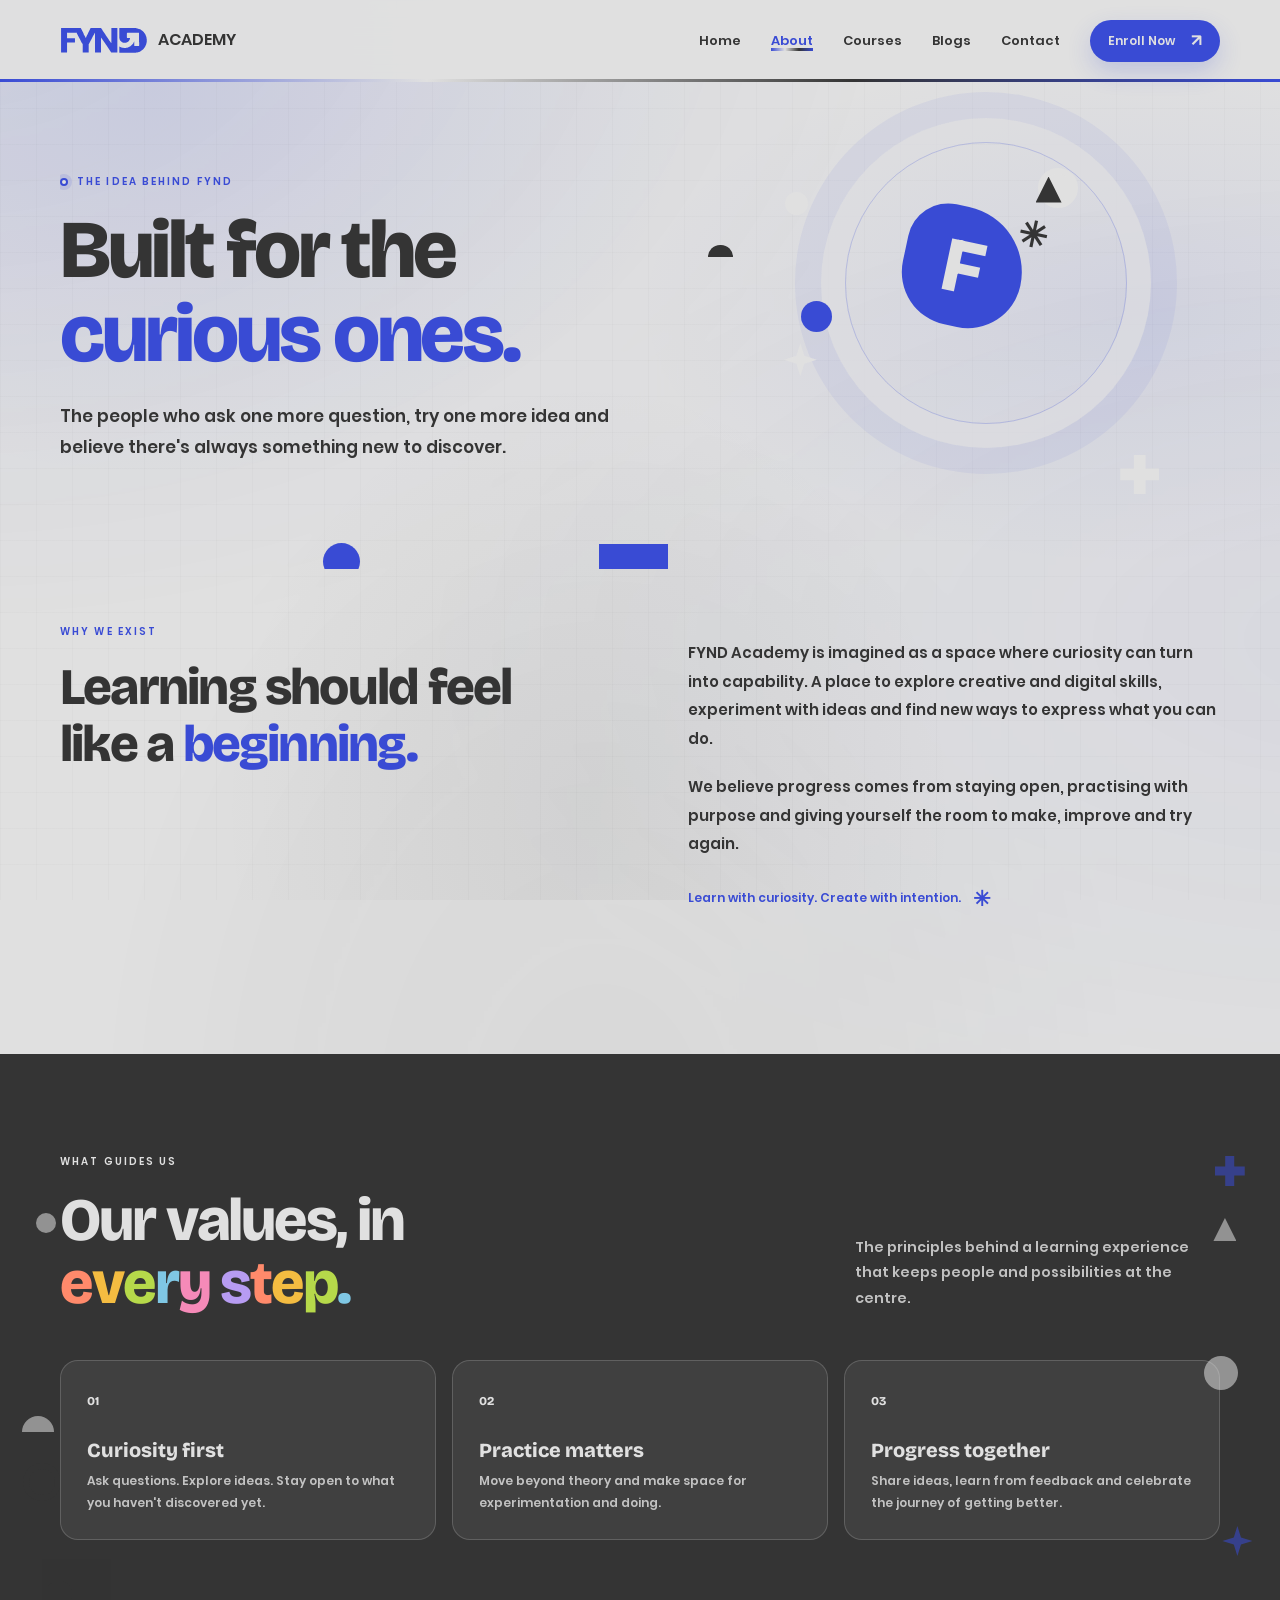
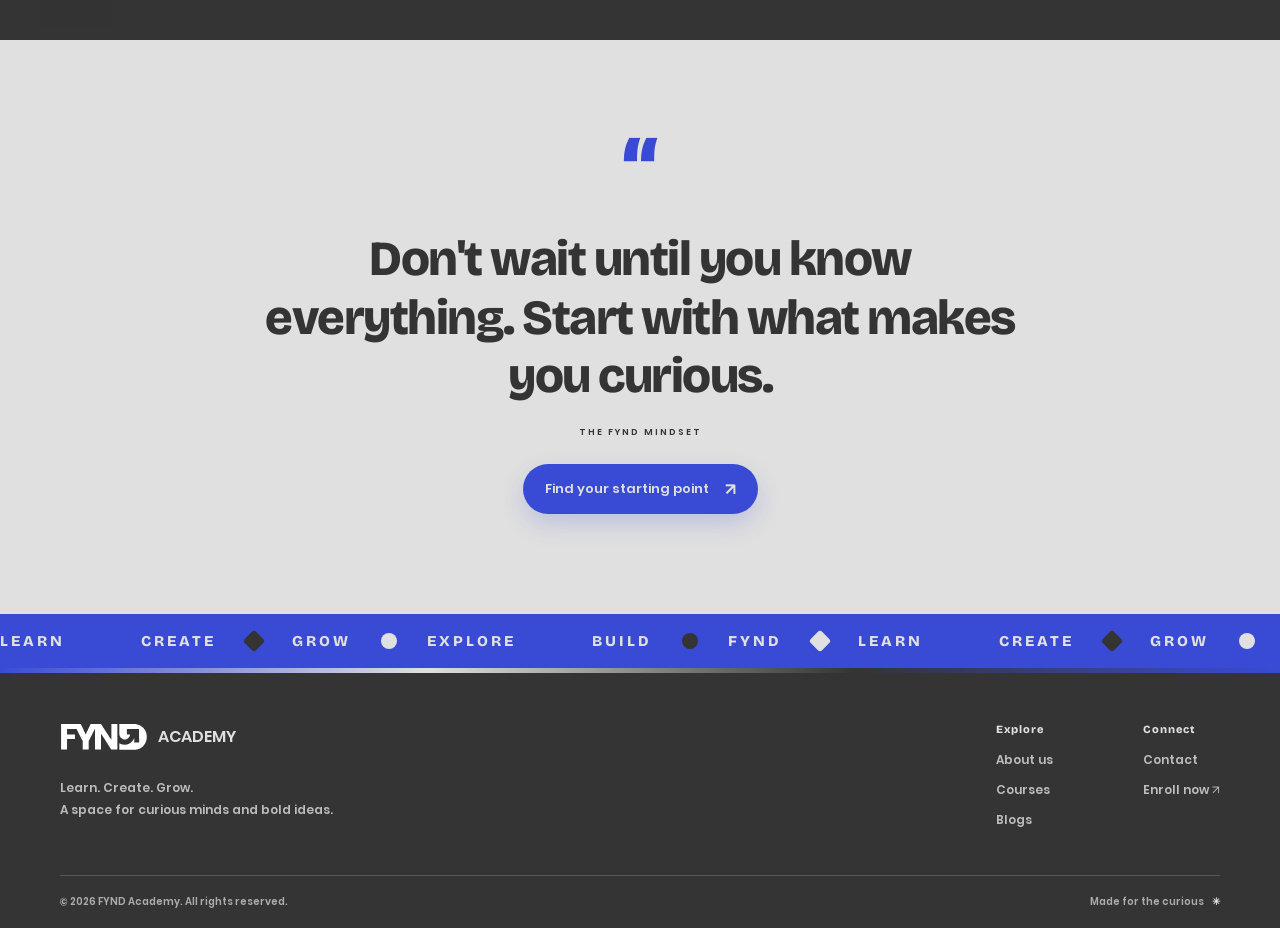
==== commit b562205e: "Use supplied FYND wordmark on about.html" ====
--- a/about.html
+++ b/about.html
@@ -10,13 +10,13 @@
 </head>
 <body>
 <a class="skip-link" href="#main">Skip to content</a>
-<header class="site-header"><a class="brand" href="index.html" aria-label="FYND Academy home"><span class="brand-mark">F</span><span class="brand-name">FYND<span>ACADEMY</span></span></a><button class="menu-toggle" type="button" aria-label="Open navigation" aria-expanded="false" aria-controls="primary-nav"><span></span><span></span></button><nav class="primary-nav" id="primary-nav" aria-label="Main navigation"><a href="index.html">Home</a><a href="about.html" aria-current="page">About</a><a href="courses.html">Courses</a><a href="blogs.html">Blogs</a><a href="contact.html">Contact</a><button class="button button--nav" type="button" data-open-enroll>Enroll Now <span>↗</span></button></nav></header>
+<header class="site-header"><a class="brand" href="index.html" aria-label="FYND Academy home"><img class="brand-logo brand-logo--header" src="assets/fynd-logo-blue.svg" alt="" aria-hidden="true"><span class="brand-caption">ACADEMY</span></a><button class="menu-toggle" type="button" aria-label="Open navigation" aria-expanded="false" aria-controls="primary-nav"><span></span><span></span></button><nav class="primary-nav" id="primary-nav" aria-label="Main navigation"><a href="index.html">Home</a><a href="about.html" aria-current="page">About</a><a href="courses.html">Courses</a><a href="blogs.html">Blogs</a><a href="contact.html">Contact</a><button class="button button--nav" type="button" data-open-enroll>Enroll Now <span>↗</span></button></nav></header>
 <main id="main">
   <section class="inner-hero section-wrap"><p class="eyebrow"><span class="eyebrow-dot"></span> The idea behind FYND</p><h1>Built for the<br><span class="text-gradient">curious ones.</span></h1><p class="inner-lead">The people who ask one more question, try one more idea and believe there's always something new to discover.</p><div class="inner-hero-mark" aria-hidden="true"><span>F</span><b>✳</b></div></section>
   <section class="section section-wrap story-grid"><div><p class="eyebrow">Why we exist</p><h2>Learning should feel like a <span class="text-gradient">beginning.</span></h2></div><div class="story-copy"><p>FYND Academy is imagined as a space where curiosity can turn into capability. A place to explore creative and digital skills, experiment with ideas and find new ways to express what you can do.</p><p>We believe progress comes from staying open, practising with purpose and giving yourself the room to make, improve and try again.</p><p class="text-link">Learn with curiosity. Create with intention. <span>✳</span></p></div></section>
   <section class="values-section"><div class="section-wrap"><div class="section-heading"><div><p class="eyebrow eyebrow--light">What guides us</p><h2>Our values, in<br><span>every step.</span></h2></div><p class="section-intro section-intro--light">The principles behind a learning experience that keeps people and possibilities at the centre.</p></div><div class="value-grid"><article><span>01</span><h3>Curiosity first</h3><p>Ask questions. Explore ideas. Stay open to what you haven't discovered yet.</p></article><article><span>02</span><h3>Practice matters</h3><p>Move beyond theory and make space for experimentation and doing.</p></article><article><span>03</span><h3>Progress together</h3><p>Share ideas, learn from feedback and celebrate the journey of getting better.</p></article></div></div></section>
   <section class="section section-wrap quote-section"><span class="quote-mark">“</span><blockquote>Don't wait until you know everything. Start with what makes you curious.</blockquote><p>THE FYND MINDSET</p><button class="button" type="button" data-open-enroll>Find your starting point <span>↗</span></button></section>
 </main>
-<footer class="site-footer"><div class="footer-main section-wrap"><div><a class="brand brand--footer" href="index.html"><span class="brand-mark">F</span><span class="brand-name">FYND<span>ACADEMY</span></span></a><p>Learn. Create. Grow.<br>A space for curious minds and bold ideas.</p></div><div class="footer-links"><div><b>Explore</b><a href="about.html">About us</a><a href="courses.html">Courses</a><a href="blogs.html">Blogs</a></div><div><b>Connect</b><a href="contact.html">Contact</a><button type="button" data-open-enroll>Enroll now ↗</button></div></div></div><div class="footer-bottom section-wrap"><span>© <span data-year>2026</span> FYND Academy. All rights reserved.</span><span>Made for the curious <b>✳</b></span></div></footer>
+<footer class="site-footer"><div class="footer-main section-wrap"><div><a class="brand brand--footer" href="index.html" aria-label="FYND Academy home"><img class="brand-logo brand-logo--footer" src="assets/fynd-logo-white.svg" alt="" aria-hidden="true"><span class="brand-caption">ACADEMY</span></a><p>Learn. Create. Grow.<br>A space for curious minds and bold ideas.</p></div><div class="footer-links"><div><b>Explore</b><a href="about.html">About us</a><a href="courses.html">Courses</a><a href="blogs.html">Blogs</a></div><div><b>Connect</b><a href="contact.html">Contact</a><button type="button" data-open-enroll>Enroll now ↗</button></div></div></div><div class="footer-bottom section-wrap"><span>© <span data-year>2026</span> FYND Academy. All rights reserved.</span><span>Made for the curious <b>✳</b></span></div></footer>
 <dialog class="enroll-dialog" aria-labelledby="enroll-title"><button class="dialog-close" type="button" aria-label="Close enrollment form" data-close-enroll>×</button><p class="eyebrow">Your next chapter</p><h2 id="enroll-title">Let's get you <span class="text-gradient">started.</span></h2><p>Tell us a little about yourself and the learning path you're interested in.</p><form class="enroll-form" data-demo-form><label>Your name<input name="name" autocomplete="name" required placeholder="Enter your full name"></label><label>Phone number<input name="phone" type="tel" autocomplete="tel" inputmode="tel" required placeholder="Your mobile number"></label><label>Email address<input name="email" type="email" autocomplete="email" placeholder="you@example.com"></label><label>Interested course<select name="course" required><option value="">Choose a learning path</option><option>Digital Marketing</option><option>Graphic Design</option><option>Video Editing</option><option>Web Development</option><option>UI/UX Design</option><option>Photography</option><option>Not sure yet</option></select></label><button class="button" type="submit">Send enquiry <span>↗</span></button><p class="form-notice" role="status">Demo form: submissions are not sent or stored yet.</p></form></dialog>
 </body></html>
--- a/styles.css
+++ b/styles.css
@@ -1,5 +1,5 @@
 /* FYND Academy — responsive brand system */
-:root{--ink:#181614;--muted:#6d6a62;--purple:#3153BE;--purple-dark:#171717;--lime:#F4BC41;--peach:#DE5235;--blue:#7FC7E4;--paper:#FEF7EE;--white:#fff;--line:#eadfd0;--shadow:0 22px 70px rgba(23,23,23,.13);--radius:26px;--coral:#DE5235;--gold:#F4BC41;--olive:#7F982D;--royal:#3153BE;--sky:#7FC7E4;--cream:#FEF7EE;--font-display:"Manrope",Arial,sans-serif;--font-body:"DM Sans",Arial,sans-serif}
+:root{--ink:#181614;--muted:#6d6a62;--purple:#3153BE;--purple-dark:#171717;--lime:#F4BC41;--peach:#DE5235;--blue:#7FC7E4;--paper:#FEF7EE;--white:#fff;--line:#eadfd0;--shadow:0 22px 70px rgba(23,23,23,.13);--radius:26px;--coral:#DE5235;--gold:#F4BC41;--olive:#7F982D;--royal:#3153BE;--sky:#7FC7E4;--cream:#FEF7EE;--font-display:"Manrope",Arial,sans-serif;--font-body:"Poppins SemiBold","DM Sans",Arial,sans-serif}
 *{box-sizing:border-box}html{scroll-behavior:smooth;scroll-padding-top:100px}body{margin:0;background:var(--paper);color:var(--ink);font:16px/1.65 var(--font-body),sans-serif;-webkit-font-smoothing:antialiased}body:has(.enroll-dialog[open]){overflow:hidden}a{color:inherit}button,input,select,textarea{font:inherit}button{cursor:pointer}button:focus-visible,a:focus-visible,input:focus-visible,select:focus-visible,textarea:focus-visible{outline:3px solid #9f85ff;outline-offset:3px}::selection{background:var(--lime);color:var(--purple-dark)}.skip-link{position:absolute;left:16px;top:-60px;background:var(--lime);color:var(--purple-dark);padding:10px 16px;border-radius:10px;z-index:20}.skip-link:focus{top:12px}.section-wrap{width:min(1160px,calc(100% - 48px));margin-inline:auto}.site-header{height:82px;padding:0 max(24px,calc((100vw - 1160px)/2));display:flex;align-items:center;justify-content:space-between;gap:30px;background:rgba(251,250,255,.92);backdrop-filter:blur(16px);-webkit-backdrop-filter:blur(16px);border-bottom:1px solid rgba(36,17,63,.07);position:sticky;top:0;z-index:10}.brand{display:inline-flex;align-items:center;gap:10px;text-decoration:none;flex-shrink:0}.brand-mark{width:42px;height:42px;display:grid;place-items:center;background:var(--purple-dark);color:var(--lime);font:800 25px/1 var(--font-display);border-radius:14px;transform:rotate(-5deg)}.brand-name{display:flex;flex-direction:column;font:800 18px/.95 var(--font-display);letter-spacing:-.8px}.brand-name span{font:700 9px/1.5 var(--font-body);letter-spacing:3px;color:var(--muted)}.primary-nav{display:flex;align-items:center;gap:30px}.primary-nav>a{position:relative;text-decoration:none;font-size:13px;font-weight:700;color:#625a6f;transition:color .2s}.primary-nav>a:hover,.primary-nav>a[aria-current=page]{color:var(--purple)}.primary-nav>a[aria-current=page]:after{content:"";position:absolute;left:0;right:0;bottom:-10px;height:2px;border-radius:4px;background:var(--purple)}.button{border:0;display:inline-flex;align-items:center;justify-content:center;gap:16px;padding:15px 22px;border-radius:999px;background:var(--purple);color:#fff;text-decoration:none;font:700 13px var(--font-body);box-shadow:0 10px 24px rgba(117,69,239,.2);transition:transform .2s,box-shadow .2s,background .2s}.button:hover{transform:translateY(-3px);box-shadow:0 14px 30px rgba(117,69,239,.28);background:#6533df}.button span{font-size:17px;line-height:1}.button--nav{padding:12px 18px;font-size:12px}.button--light{background:#fff;color:var(--purple-dark);box-shadow:none;border:1px solid rgba(36,17,63,.12)}.button--light:hover{background:var(--lime);color:var(--purple-dark);box-shadow:none}.button--lime{background:var(--lime);color:var(--purple-dark);box-shadow:none}.button--lime:hover{background:#ecff9d;color:var(--purple-dark);box-shadow:0 12px 30px rgba(223,255,112,.15)}.menu-toggle{display:none;width:44px;height:44px;border:1px solid var(--line);border-radius:14px;background:#fff;align-items:center;justify-content:center;flex-direction:column;gap:5px}.menu-toggle span{width:17px;height:2px;background:var(--purple-dark);border-radius:4px;transition:transform .2s}
 .hero{min-height:620px;display:grid;grid-template-columns:1.03fr .97fr;align-items:center;gap:36px;padding-block:76px 88px}.hero-copy{position:relative;z-index:1}.eyebrow{display:flex;align-items:center;gap:9px;margin:0 0 19px;color:var(--purple);font:800 10px var(--font-body);letter-spacing:2.1px;text-transform:uppercase}.eyebrow-dot{width:8px;height:8px;background:var(--lime);border:2px solid var(--purple);border-radius:50%;box-shadow:0 0 0 4px rgba(117,69,239,.09)}h1,h2,h3,p{margin-top:0}.hero h1,.inner-hero h1{font:800 clamp(54px,6.2vw,82px)/1.02 var(--font-display);letter-spacing:-5px;margin:0 0 25px}.text-gradient{background:linear-gradient(100deg,#7545ef 5%,#a14ef5 55%,#f078a1 100%);-webkit-background-clip:text;background-clip:text;color:transparent}.hero-lead,.inner-lead{font-size:17px;line-height:1.8;color:var(--muted);max-width:540px;margin-bottom:27px}.hero-actions{display:flex;gap:12px;flex-wrap:wrap}.hero-note{display:flex;align-items:center;gap:12px;margin-top:35px;color:#81788d;font-size:11px;font-weight:600;letter-spacing:.3px}.note-stars{color:var(--purple);font-size:16px;letter-spacing:3px}.hero-art{height:440px;position:relative;display:grid;place-items:center;isolation:isolate}.hero-art:before{content:"";position:absolute;width:360px;height:360px;border-radius:50%;background:linear-gradient(140deg,#d9c7ff,#a88cff);z-index:-2;box-shadow:0 40px 90px rgba(117,69,239,.18)}.hero-art:after{content:"";position:absolute;width:425px;height:425px;border:1px dashed rgba(117,69,239,.35);border-radius:50%;z-index:-2}.art-orbit{position:absolute;border:1px solid rgba(36,17,63,.14);border-radius:50%;transform:rotate(-22deg)}.art-orbit--one{width:500px;height:180px}.art-orbit--two{width:480px;height:250px;transform:rotate(55deg)}.art-sun{width:240px;height:240px;border-radius:46% 54% 58% 42%/46% 41% 59% 54%;background:var(--lime);display:grid;place-items:center;position:relative;transform:rotate(-8deg);box-shadow:0 22px 50px rgba(36,17,63,.17)}.art-sun span{font:800 31px/.98 var(--font-display);letter-spacing:-1.8px;text-align:center;transform:rotate(8deg);color:var(--purple-dark)}.art-sun i{position:absolute;right:18px;top:20px;font-size:33px;font-style:normal;color:var(--purple);transform:rotate(8deg)}.art-sticker{position:absolute;z-index:2;padding:13px 17px;font:800 11px/1.2 var(--font-display);letter-spacing:1px;box-shadow:0 15px 35px rgba(36,17,63,.15)}.art-sticker--top{background:#fff;color:var(--purple);top:45px;left:16px;transform:rotate(-9deg);border-radius:5px}.art-sticker--side{background:var(--peach);color:var(--purple-dark);right:3px;bottom:90px;transform:rotate(8deg);border-radius:5px}.art-sticker--side b{font-size:19px;margin-left:8px}.art-star{position:absolute;color:var(--purple-dark);font-size:40px}.art-star--one{top:70px;right:68px}.art-star--two{bottom:40px;left:65px;color:#fff;font-size:52px}.art-caption{position:absolute;bottom:3px;font-size:9px;font-weight:800;letter-spacing:2px;color:#766a8b}.art-caption span{color:var(--purple)}
 .ticker{overflow:hidden;background:var(--purple-dark);color:var(--lime);white-space:nowrap;padding:16px 0}.ticker-track{display:flex;align-items:center;justify-content:space-around;gap:36px;min-width:max-content;font:800 11px var(--font-display);letter-spacing:2px}.ticker-track b{color:var(--peach);font-size:17px}.section{padding-block:112px}.section-heading{display:flex;justify-content:space-between;gap:45px;align-items:end;margin-bottom:38px}.section-heading h2,.section h2{font:800 clamp(38px,4.3vw,57px)/1.07 var(--font-display);letter-spacing:-2.5px;margin:0}.section-intro{max-width:365px;color:var(--muted);font-size:14px;line-height:1.8;margin:0 0 4px}.course-grid{display:grid;grid-template-columns:repeat(4,1fr);gap:16px}.course-card{min-height:320px;border-radius:22px;padding:23px;display:flex;flex-direction:column;align-items:flex-start;position:relative;overflow:hidden;text-decoration:none;transition:transform .22s,box-shadow .22s}.course-card:hover{transform:translateY(-7px);box-shadow:var(--shadow)}.course-card[hidden],.blog-card[hidden]{display:none!important}.course-card:before{content:"";position:absolute;width:170px;height:170px;border:1px solid currentColor;border-radius:50%;right:-92px;top:80px;opacity:.16;box-shadow:0 0 0 20px rgba(255,255,255,.12),0 0 0 42px rgba(255,255,255,.1)}.course-card--violet{background:#ded0ff;color:#2e1758}.course-card--peach{background:#ffbba9;color:#4b2030}.course-card--lime{background:#e4f78e;color:#283315}.course-card--blue{background:#b8d1ff;color:#1b2d56}.course-card--pink{background:#ffd1e6;color:#51253f}.course-card--cream{background:#f0e9dd;color:#41372b}.course-index{font-size:9px;font-weight:800;letter-spacing:1.7px;opacity:.72}.course-icon{margin:23px 0 12px;display:grid;place-items:center;width:43px;height:43px;border-radius:14px;background:rgba(255,255,255,.48);font-size:22px}.course-card h2,.course-card h3{font:800 27px/1.06 var(--font-display);letter-spacing:-1px;margin:0 0 10px;position:relative}.course-card p{font-size:12px;line-height:1.6;max-width:220px;opacity:.8;margin-bottom:18px}.card-link{display:flex;align-items:center;gap:12px;margin-top:auto;font-size:11px;font-weight:800;position:relative}.card-link b{font-size:18px}.center-action{text-align:center;margin-top:32px}.text-link{display:inline-flex;align-items:center;gap:12px;color:var(--purple);font-size:13px;font-weight:800;text-decoration:none}.text-link span{font-size:21px;transition:transform .2s}.text-link:hover span{transform:translateX(5px)}
@@ -126,3 +126,548 @@
 .course-grid .course-card:nth-child(4),.blog-grid .blog-card:nth-child(4){transition-delay:.24s}
 @media(prefers-reduced-motion:reduce){.art-sun,.art-orbit--one,.art-orbit--two,.art-star--one,.art-star--two,.brand-mark,.blog-art:before,.blog-art:after,.ticker-track{animation:none!important}html.motion-ready .reveal-item{opacity:1!important;transform:none!important;transition:none!important}}
 @media(max-width:720px){.hero:before{inset:6px 0 10px;border-radius:25px}.ticker-track{animation-duration:34s}.art-sun{animation-duration:7s}}
+
+
+/* ===== Uploaded FYND colour-play motion layer ===== */
+:root{
+  --font-display:"Bricolage Grotesque","DM Sans",Arial,sans-serif;
+  --pink:#F26CA7;--violet:#8A63D2;
+  --p0:#DE5235;--p1:#F4BC41;--p2:#7F982D;--p3:#7FC7E4;--p4:#3153BE;--p5:#8A63D2;--p6:#F26CA7;
+  --t1:#DE5235;--t2:#C98500;--t3:#6F8A1F;--t4:#3153BE;--t5:#1E88A8;--t6:#C93C84;
+  --rainbow:linear-gradient(90deg,#DE5235,#F4BC41,#7F982D,#7FC7E4,#3153BE,#8A63D2,#F26CA7,#DE5235)
+}
+.process-section,.values-section,.mini-cta,.site-footer,.ticker{--t1:#FF8A6B;--t2:#F4BC41;--t3:#B6D94A;--t4:#7FC7E4;--t5:#F58AB8;--t6:#B79CF2}
+.sr-only{position:absolute;width:1px;height:1px;overflow:hidden;clip:rect(0 0 0 0);white-space:nowrap}
+body{overflow-x:clip}
+h1,h2,h3{font-optical-sizing:auto}
+.hero h1,.inner-hero h1{letter-spacing:-.04em;line-height:1.02}
+.section-heading h2,.section h2,.process-layout h2,.values-section h2,.mini-cta h2,.contact-aside h2,.blog-tools h2{letter-spacing:-.035em}
+
+/* Ambient colour, page-load wipe, scroll progress and rainbow header */
+body::before{content:"";position:fixed;inset:-25%;z-index:-2;pointer-events:none;background:
+ radial-gradient(closest-side at 15% 25%,rgba(242,108,167,.17),transparent 70%),
+ radial-gradient(closest-side at 85% 15%,rgba(127,199,228,.3),transparent 70%),
+ radial-gradient(closest-side at 80% 85%,rgba(244,188,65,.24),transparent 70%),
+ radial-gradient(closest-side at 10% 80%,rgba(138,99,210,.15),transparent 70%);
+ animation:fynd-ambient 26s ease-in-out infinite alternate}
+@keyframes fynd-ambient{to{transform:translate3d(5%,-4%,0) rotate(9deg) scale(1.08)}}
+.scroll-bar{position:fixed;left:0;top:0;width:100%;height:4px;z-index:40;pointer-events:none;transform-origin:0 50%;transform:scaleX(var(--p,0));background:var(--rainbow)}
+.site-header:after{background:var(--rainbow);background-size:200% 100%;animation:fynd-stripe 9s linear infinite}
+@keyframes fynd-stripe{to{background-position:200% 0}}
+.site-footer{position:relative}
+.site-footer:before{content:"";position:absolute;left:0;right:0;top:0;height:5px;background:var(--rainbow);background-size:200% 100%;animation:fynd-stripe 9s linear infinite}
+
+/* Rainbow navigation and animated buttons */
+.primary-nav>a{background:var(--rainbow) left 100%/0% 3px no-repeat;transition:background-size .35s cubic-bezier(.2,.8,.2,1),color .2s}
+.primary-nav>a:hover,.primary-nav>a[aria-current=page]{background-size:100% 3px}
+.primary-nav>a[aria-current=page]:after{display:none}
+@media(max-width:720px){.primary-nav>a[aria-current=page]{background-size:0% 3px}.primary-nav>a:hover{background-size:100% 3px}}
+.button{position:relative;overflow:hidden;isolation:isolate}
+.button:before{content:"";position:absolute;inset:0;z-index:-1;background:linear-gradient(110deg,transparent 30%,rgba(255,255,255,.4) 50%,transparent 70%);transform:translateX(-130%);transition:transform .7s ease}
+.button:hover:before{transform:translateX(130%)}
+.button span{display:inline-block;transition:transform .3s cubic-bezier(.3,1.6,.5,1)}
+.button:hover span{transform:translate(3px,-3px)}
+.button--nav{animation:fynd-nudge 5s ease-in-out 3s infinite}
+@keyframes fynd-nudge{0%,90%,100%{transform:none}93%{transform:rotate(-4deg) scale(1.06)}96%{transform:rotate(3deg) scale(1.06)}}
+
+/* Split headline letters and multi-colour word animation */
+.w{display:inline-block;white-space:nowrap}
+.ch{display:inline-block;transition:transform .3s cubic-bezier(.3,1.9,.5,1),color .2s}
+.c1{--c:var(--t1)}.c2{--c:var(--t2)}.c3{--c:var(--t3)}.c4{--c:var(--t4)}.c5{--c:var(--t5)}.c6{--c:var(--t6)}
+.ch:hover{transform:translateY(-.14em) rotate(-8deg) scale(1.1);color:var(--c)}
+html.motion-ready .split:not(.is-in) .ch{opacity:0}
+.split.is-in .ch{animation:fynd-pop .8s cubic-bezier(.2,1.5,.4,1) calc(var(--base,0s) + min(var(--i)*24ms,900ms)) backwards}
+@keyframes fynd-pop{0%{opacity:0;transform:translateY(.7em) rotate(14deg) scale(.5)}100%{opacity:1;transform:none}}
+.hero h1,.inner-hero h1{--base:.62s}
+.split .text-gradient{background:none;color:inherit}
+.split .text-gradient .ch{color:var(--c)}
+.split.is-in .text-gradient .ch{animation:fynd-pop .8s cubic-bezier(.2,1.5,.4,1) calc(var(--base,0s) + min(var(--i)*24ms,900ms)) backwards,fynd-hue 8s linear calc(var(--i)*-.4s) infinite}
+@keyframes fynd-hue{0%,100%{color:var(--t1)}16%{color:var(--t2)}33%{color:var(--t3)}50%{color:var(--t4)}66%{color:var(--t5)}83%{color:var(--t6)}}
+.text-gradient{background-image:linear-gradient(100deg,#DE5235,#3153BE,#7F982D,#C98500,#DE5235);background-size:200% 100%;background-repeat:repeat-x;animation:fynd-sheen 7s linear infinite}
+@keyframes fynd-sheen{to{background-position:200% 0}}
+.split .text-gradient{animation:none}
+
+/* Hero entrance and rotating artwork */
+.hero-copy>*,.inner-hero>*:not(h1):not(.inner-hero-mark){animation:fynd-up .8s cubic-bezier(.2,.8,.2,1) backwards}
+.hero-copy .eyebrow,.inner-hero .eyebrow{animation-delay:.5s}
+.hero-copy h1{animation:none}
+.hero-lead,.inner-lead{animation-delay:1.05s}.hero-actions{animation-delay:1.18s}.hero-note{animation-delay:1.3s}
+.inner-hero .inner-lead{animation-delay:1.05s}
+.hero-art{animation:fynd-art-in 1.1s cubic-bezier(.2,1.2,.3,1) .7s backwards}
+.inner-hero-mark{animation:fynd-art-in 1s cubic-bezier(.2,1.4,.3,1) 1s backwards,fynd-bob-a 6s ease-in-out 2s infinite alternate}
+@keyframes fynd-up{from{opacity:0;transform:translateY(26px)}to{opacity:1;transform:none}}
+@keyframes fynd-art-in{from{opacity:0;scale:.6;rotate:-12deg}to{opacity:1;scale:1;rotate:0deg}}
+.hero-art:before{background:conic-gradient(from 0deg,var(--sky),var(--pink),var(--gold),#cfe57a,var(--sky));animation:fynd-spin 32s linear infinite}
+.hero-art:after{animation:fynd-spin 70s linear infinite reverse}
+@keyframes fynd-spin{to{transform:rotate(360deg)}}
+.art-sticker--top{animation:fynd-bob-a 5s ease-in-out infinite alternate}
+.art-sticker--side{animation:fynd-bob-b 6s ease-in-out infinite alternate}
+@keyframes fynd-bob-a{from{transform:translateY(0) rotate(-9deg)}to{transform:translateY(-12px) rotate(-4deg)}}
+@keyframes fynd-bob-b{from{transform:translateY(0) rotate(8deg)}to{transform:translateY(10px) rotate(3deg)}}
+.art-star--two{animation:fynd-spin 9s linear infinite}
+.art-star--one{color:var(--pink)}
+
+/* Confetti and parallax shapes from script.js */
+.confetti{position:absolute;inset:0;z-index:0;pointer-events:none;overflow:hidden}
+.cf{position:absolute;left:var(--x);top:var(--y);width:var(--s);height:var(--s);transform:translate(calc(var(--mx,0)*var(--d)*30px),calc(var(--my,0)*var(--d)*30px));transition:transform .5s ease-out}
+.cf-s{display:block;width:100%;height:100%;background:var(--c);animation:fynd-drift var(--dur) ease-in-out var(--dl) infinite alternate}
+@keyframes fynd-drift{from{transform:translate(0,0) rotate(var(--r))}to{transform:translate(20px,-30px) rotate(calc(var(--r) + 80deg))}}
+.cf-dot{border-radius:50%}.cf-ring{background:none;border:6px solid var(--c);border-radius:50%}
+.cf-tri{clip-path:polygon(50% 0,100% 100%,0 100%)}
+.cf-plus{clip-path:polygon(35% 0,65% 0,65% 35%,100% 35%,100% 65%,65% 65%,65% 100%,35% 100%,35% 65%,0 65%,0 35%,35% 35%)}
+.cf-half{height:50%;border-radius:999px 999px 0 0}
+.cf-spark{clip-path:polygon(50% 0,62% 38%,100% 50%,62% 62%,50% 100%,38% 62%,0 50%,38% 38%)}
+.cf-squig{-webkit-mask:url(\"data:image/svg+xml,%3Csvg xmlns='http://www.w3.org/2000/svg' viewBox='0 0 60 20'%3E%3Cpath d='M3 12Q10 0 17 10T31 10T45 10T57 10' fill='none' stroke='black' stroke-width='5' stroke-linecap='round'/%3E%3C/svg%3E\") center/contain no-repeat;mask:url(\"data:image/svg+xml,%3Csvg xmlns='http://www.w3.org/2000/svg' viewBox='0 0 60 20'%3E%3Cpath d='M3 12Q10 0 17 10T31 10T45 10T57 10' fill='none' stroke='black' stroke-width='5' stroke-linecap='round'/%3E%3C/svg%3E\") center/contain no-repeat}
+.hero>*:not(.confetti),.inner-hero>*:not(.confetti),.closing-cta>*:not(.confetti){position:relative;z-index:1}
+.hero>.hero-art{position:relative}.inner-hero>.inner-hero-mark{position:absolute}.closing-cta>.cta-shape{position:absolute;z-index:-1}
+.mini-cta,.values-section,.process-section{position:relative}
+.mini-cta>.confetti,.values-section>.confetti{z-index:0}
+.mini-cta .cf-s,.values-section .cf-s,.process-section .cf-s{opacity:.55}
+.mini-cta-inner,.values-section>.section-wrap,.process-layout{position:relative;z-index:1}
+@media(max-width:720px){.cf:nth-child(n+7){display:none}}
+.cta-shape{animation:fynd-spin 24s linear infinite}
+.inner-hero:after{animation:fynd-breathe 6s ease-in-out infinite}
+@keyframes fynd-breathe{50%{transform:scale(1.08)}}
+
+/* Colour ticker and card motion */
+.ticker-track span:nth-of-type(6n+1){color:#fff}.ticker-track span:nth-of-type(6n+2){color:#F4BC41}.ticker-track span:nth-of-type(6n+3){color:#FFA3CB}.ticker-track span:nth-of-type(6n+4){color:#CDE86A}.ticker-track span:nth-of-type(6n+5){color:#A9E0F5}.ticker-track span:nth-of-type(6n+6){color:#FFB09C}
+.ticker-track b{display:inline-block;animation:fynd-spin 6s linear infinite}
+.ticker--rainbow{background:var(--ink);padding:18px 0}
+.ticker--rainbow .ticker-track{animation-direction:reverse;font-size:15px;gap:30px;letter-spacing:3px}
+.ticker--rainbow .ticker-track i{font-style:normal;display:inline-block;width:16px;height:16px;border-radius:50%;background:var(--c);flex:none}
+.ticker--rainbow .ticker-track i:nth-of-type(2n){border-radius:3px;transform:rotate(45deg)}
+html.motion-ready .course-card.reveal-item,html.motion-ready .value-grid article.reveal-item,html.motion-ready .blog-card.reveal-item{translate:0 44px;scale:.9;rotate:-2.5deg;transition:opacity .7s ease var(--sd,0s),translate .8s cubic-bezier(.2,1.2,.3,1) var(--sd,0s),scale .8s cubic-bezier(.2,1.2,.3,1) var(--sd,0s),rotate .8s cubic-bezier(.2,1.2,.3,1) var(--sd,0s),transform .25s ease,box-shadow .25s ease}
+html.motion-ready .course-card.reveal-item.is-visible,html.motion-ready .value-grid article.reveal-item.is-visible,html.motion-ready .blog-card.reveal-item.is-visible{translate:0 0;scale:1;rotate:0deg}
+.course-card,.value-grid article{transform:perspective(900px) rotateX(var(--rx,0deg)) rotateY(var(--ry,0deg));transform-style:flat}
+.course-card:hover{transform:perspective(900px) translateY(-8px) rotateX(var(--rx,0deg)) rotateY(var(--ry,0deg))}
+.course-card:after{content:\"\";position:absolute;inset:0;background:linear-gradient(115deg,transparent 35%,rgba(255,255,255,.38) 50%,transparent 65%);transform:translateX(-120%);transition:transform .8s ease;pointer-events:none}
+.course-card:hover:after{transform:translateX(120%)}
+.course-icon{animation:fynd-bob-c 3.8s ease-in-out infinite alternate}
+@keyframes fynd-bob-c{from{transform:translateY(0) rotate(-4deg)}to{transform:translateY(-5px) rotate(5deg)}}
+.course-card:hover .course-icon{animation-play-state:paused}
+.card-link b{display:inline-block;transition:transform .3s cubic-bezier(.3,1.6,.5,1)}
+.course-card:hover .card-link b{transform:translate(4px,-4px) scale(1.2)}
+.value-grid article{position:relative;overflow:hidden;transition:transform .25s ease,border-color .25s}
+.value-grid article:before{content:\"\";position:absolute;left:0;right:0;top:0;height:5px;background:var(--a)}
+.value-grid article:nth-child(1){--a:#FF8A6B}.value-grid article:nth-child(2){--a:#F4BC41}.value-grid article:nth-child(3){--a:#7FC7E4}
+.value-grid article>span{color:var(--a)}
+.value-grid article:hover{transform:perspective(900px) translateY(-6px) rotateX(var(--rx,0deg)) rotateY(var(--ry,0deg));border-color:var(--a)}
+.step{transition:padding-left .35s cubic-bezier(.2,1.2,.3,1)}
+.step:nth-child(1){--a:#FF8A6B}.step:nth-child(2){--a:#F4BC41}.step:nth-child(3){--a:#7FC7E4}
+.step>span{color:var(--a)}.step>b{color:var(--a);display:inline-block}
+.step:hover{padding-left:14px}.step:hover>b{animation:fynd-spin 1.4s linear infinite}
+.quote-mark{display:inline-block;animation:fynd-bob-c 3s ease-in-out infinite alternate}
+.quote-section blockquote .ch{cursor:default}
+
+/* Filters, blog cards, contact form and enrollment dialog */
+.filter-chip{border-width:2px;border-color:var(--chip,var(--line));transition:transform .25s cubic-bezier(.3,1.7,.5,1),background .2s,color .2s,border-color .2s}
+.filter-chip:nth-child(7n+1){--chip:#DE5235}.filter-chip:nth-child(7n+2){--chip:#3153BE}.filter-chip:nth-child(7n+3){--chip:#C98500;--chip-ink:#181614}.filter-chip:nth-child(7n+4){--chip:#7F982D}.filter-chip:nth-child(7n+5){--chip:#1E88A8}.filter-chip:nth-child(7n+6){--chip:#8A63D2}.filter-chip:nth-child(7n+7){--chip:#C93C84}
+.filter-chip:hover,.filter-chip.is-active{background:var(--chip,var(--royal));border-color:var(--chip,var(--royal));color:#fff;transform:translateY(-3px) rotate(-2deg)}
+.filter-chip:nth-child(7n+3):hover,.filter-chip:nth-child(7n+3).is-active{color:#181614}
+.filter-chip.is-active{animation:fynd-chip .5s cubic-bezier(.3,1.8,.5,1)}
+@keyframes fynd-chip{from{transform:scale(.88)}}
+.course-card:not([hidden]){animation:fynd-card-in .55s cubic-bezier(.2,1.3,.3,1) backwards}
+@keyframes fynd-card-in{from{opacity:0;scale:.85}}
+.blog-art{transition:transform .35s cubic-bezier(.2,1.3,.3,1)}
+.blog-card:hover .blog-art{transform:rotate(-1.5deg) scale(1.03)}
+.blog-art span{animation:fynd-bob-c 4.5s ease-in-out infinite alternate}
+.blog-art i{animation:fynd-spin 12s linear infinite}
+.blog-card:hover .blog-art i{transform:none}
+.blog-card h3{transition:color .2s}.blog-card:hover h3{color:var(--royal)}
+.read-label b{display:inline-block;transition:transform .3s cubic-bezier(.3,1.6,.5,1)}
+.blog-card:hover .read-label b{transform:translate(4px,-4px)}
+.search-box{transition:box-shadow .25s,transform .25s}
+.search-box:focus-within{box-shadow:0 0 0 3px rgba(242,108,167,.35);transform:scale(1.03)}
+.contact-orbit{animation:fynd-bob-c 4s ease-in-out infinite alternate}
+.contact-orbit b{animation:fynd-spin 8s linear infinite}
+.contact-note span{display:inline-block;animation:fynd-bob-c 2.4s ease-in-out infinite alternate}
+.contact-form-panel{position:relative}
+.contact-form-panel:before{content:\"\";position:absolute;left:24px;right:24px;top:0;height:5px;border-radius:0 0 6px 6px;background:var(--rainbow);background-size:200% 100%;animation:fynd-stripe 7s linear infinite}
+.contact-form label,.enroll-form label{transition:color .2s,transform .2s}
+.contact-form label:focus-within,.enroll-form label:focus-within{color:var(--coral);transform:translateX(3px)}
+.contact-form input:focus,.contact-form select:focus,.contact-form textarea:focus,.enroll-form input:focus,.enroll-form select:focus{border-color:var(--coral);box-shadow:0 0 0 4px rgba(222,82,53,.14)}
+.form-notice--active{animation:fynd-up .5s cubic-bezier(.2,1.3,.3,1)}
+.enroll-dialog[open]{animation:fynd-dialog .5s cubic-bezier(.2,1.3,.3,1)}
+.enroll-dialog[open]::backdrop{animation:fynd-fade .35s ease}
+.enroll-dialog{border-top:6px solid transparent;border-image:var(--rainbow) 1;border-image-slice:1}
+@keyframes fynd-dialog{from{opacity:0;transform:translateY(40px) scale(.9) rotate(-2deg)}}
+@keyframes fynd-fade{from{opacity:0}}
+.burst{position:fixed;z-index:200;width:10px;height:10px;border-radius:3px;pointer-events:none;background:var(--c)}
+.footer-links a,.footer-links button{transition:color .2s,transform .25s cubic-bezier(.3,1.6,.5,1);display:inline-block}
+.footer-links a:hover,.footer-links button:hover{transform:translateX(5px)}
+.footer-bottom b{display:inline-block;animation:fynd-spin 6s linear infinite}
+@media(hover:none){.course-card:hover{transform:none}.ch:hover{transform:none}}
+@media(prefers-reduced-motion:reduce){
+  .confetti,.scroll-bar,body::before{display:none!important}
+  .art-sun,.art-orbit--one,.art-orbit--two,.art-star--one,.art-star--two,.brand-mark,.blog-art:before,.blog-art:after,.ticker-track{animation:none!important}
+  html.motion-ready .reveal-item{opacity:1!important;translate:none!important;scale:none!important;rotate:none!important;transition:none!important}
+  .course-card,.value-grid article{transform:none!important}
+}
+.split .w{color:inherit}
+.process-layout h2>span:not(.w):not(.sr-only) .ch,.mini-cta h2>span:not(.w):not(.sr-only) .ch,.values-section h2>span:not(.w):not(.sr-only) .ch{color:var(--c)}
+.process-layout h2.split.is-in>span:not(.w):not(.sr-only) .ch,.mini-cta h2.split.is-in>span:not(.w):not(.sr-only) .ch,.values-section h2.split.is-in>span:not(.w):not(.sr-only) .ch{animation:fynd-pop .8s cubic-bezier(.2,1.5,.4,1) calc(var(--base,0s) + min(var(--i)*24ms,900ms)) backwards,fynd-hue 8s linear calc(var(--i)*-.4s) infinite}
+.closing-cta{overflow:clip}.split .ch{color:inherit}.split .ch:hover{color:var(--c)}
+@media(max-width:720px){.closing-cta>.confetti,.mini-cta>.confetti,.values-section>.confetti{display:none}.hero>.confetti{opacity:.6}}
+
+
+/* ===== SEO homepage content: Digital Marketing Academy in Perinthalmanna ===== */
+.seo-hero{min-height:650px;gap:26px}
+.seo-hero:before{background:linear-gradient(115deg,rgba(222,82,53,.09),rgba(244,188,65,.11) 28%,rgba(127,152,45,.08) 48%,rgba(127,199,228,.12) 70%,rgba(49,83,190,.08))}
+.seo-hero-title{font-size:clamp(43px,5.1vw,66px)!important;line-height:.99!important;letter-spacing:-.055em!important;max-width:620px;margin-bottom:22px!important}
+.seo-hero-title .text-gradient{display:inline-block}
+.seo-hero .hero-lead{max-width:570px;font-size:16px}
+.seo-hero-actions{gap:10px}
+.button--contact{background:var(--coral);box-shadow:0 10px 24px rgba(222,82,53,.18)}
+.button--contact:hover{background:#bc3f29}
+.hero-location{display:flex;align-items:center;gap:9px;margin:24px 0 0;color:#6b625a;font-size:12px;font-weight:700;letter-spacing:.3px}
+.hero-location span{display:grid;place-items:center;width:25px;height:25px;border-radius:50%;background:var(--gold);color:#181614;font-size:16px}
+.seo-hero .art-sun{background:var(--royal)}
+.seo-hero .art-sun span{font-size:28px;line-height:1.03}
+.seo-hero .art-sticker--top{background:var(--coral);color:#fff}
+.seo-hero .art-sticker--side{background:var(--gold);color:#181614}
+.seo-hero .hero-art:before{background:conic-gradient(from 25deg,var(--coral),var(--gold),var(--olive),var(--sky),var(--royal),var(--coral))}
+.seo-hero .hero-art:after{border-color:rgba(49,83,190,.32)}
+.seo-intro{display:grid;grid-template-columns:1.1fr .9fr;gap:70px;align-items:center;padding-block:105px}
+.seo-intro-copy h2{font:800 clamp(37px,4.4vw,55px)/1.07 var(--font-display);letter-spacing:-.045em;margin:0 0 23px}
+.seo-intro-copy>p:not(.eyebrow){font-size:14px;line-height:1.9;color:var(--muted);max-width:640px;margin-bottom:16px}
+.seo-intro-copy .text-link{margin-top:10px}
+.intro-art{min-height:365px;position:relative;display:grid;place-items:center;isolation:isolate}
+.intro-art-back{position:absolute;width:min(100%,340px);aspect-ratio:1;border-radius:48% 52% 60% 40%;background:linear-gradient(145deg,var(--gold),#f8d77f 52%,var(--sky));transform:rotate(-12deg);z-index:-1;box-shadow:0 30px 70px rgba(49,83,190,.12)}
+.intro-art-card{width:min(83%,310px);padding:28px 24px;background:var(--royal);color:#fff;border-radius:22px;transform:rotate(5deg);box-shadow:0 25px 55px rgba(23,23,23,.2);display:grid;grid-template-columns:1fr auto;gap:10px 16px;align-items:center;font:800 clamp(20px,2.4vw,30px)/1 var(--font-display);letter-spacing:1.5px}
+.intro-art-card b{color:var(--gold);font-size:26px}
+.intro-stamp{position:absolute;bottom:20px;right:0;width:102px;height:102px;border-radius:50%;background:var(--coral);color:#fff;display:grid;place-content:center;text-align:center;font:800 14px/1.08 var(--font-display);letter-spacing:1px;transform:rotate(12deg);box-shadow:0 12px 28px rgba(222,82,53,.22)}
+.seo-modules{background:#fffaf2;padding-block:100px}
+.seo-modules .section-heading{align-items:end}
+.seo-modules .section-heading h2,.why-section .section-heading h2{max-width:690px;font-size:clamp(36px,4.3vw,54px)}
+.module-grid{display:grid;grid-template-columns:repeat(4,minmax(0,1fr));gap:15px}
+.module-card{min-height:240px;padding:22px;border-radius:20px;position:relative;overflow:hidden;display:flex;flex-direction:column;align-items:flex-start;transition:transform .3s cubic-bezier(.2,1.2,.3,1),box-shadow .3s}
+.module-card:after{content:"";position:absolute;width:140px;height:140px;border:1px solid currentColor;border-radius:50%;right:-78px;bottom:-70px;opacity:.17;box-shadow:0 0 0 18px rgba(255,255,255,.12),0 0 0 36px rgba(255,255,255,.1)}
+.module-card:hover{transform:translateY(-7px) rotate(-1deg);box-shadow:0 18px 38px rgba(23,23,23,.12)}
+.module-card>span{font:800 9px var(--font-body);letter-spacing:1.5px;opacity:.72}
+.module-symbol{width:42px;height:42px;border-radius:13px;background:rgba(255,255,255,.24);display:grid;place-items:center;font:700 25px var(--font-display);margin:21px 0 13px}
+.module-card h3{font:800 20px/1.08 var(--font-display);letter-spacing:-.5px;margin:0 0 9px;max-width:230px;position:relative;z-index:1}
+.module-card p{font-size:11px;line-height:1.65;margin:0;opacity:.85;max-width:235px;position:relative;z-index:1}
+.module-card--coral{background:var(--coral);color:#fff}
+.module-card--blue{background:var(--royal);color:#fff}
+.module-card--gold{background:var(--gold);color:#201b13}
+.module-card--olive{background:var(--olive);color:#fff}
+.module-card--sky{background:var(--sky);color:#172c38}
+.module-card--cream{background:#eee4d5;color:#362d22;border:1px solid #e3d6c4}
+.module-card--pink{background:#F3A7BE;color:#43202d}
+.module-footer{display:flex;justify-content:space-between;align-items:center;gap:25px;margin-top:28px;padding-top:24px;border-top:1px solid #e9dfd2}
+.module-footer p{max-width:560px;color:var(--muted);font-size:12px;line-height:1.75;margin:0}
+.why-section{padding-block:105px}
+.why-section .section-heading{align-items:end}
+.why-grid{display:grid;grid-template-columns:repeat(4,minmax(0,1fr));gap:14px}
+.why-card{padding:23px 21px 25px;border:1px solid #ece2d6;border-radius:19px;background:#fffdf8;min-height:255px;position:relative;overflow:hidden;transition:transform .3s,box-shadow .3s}
+.why-card:nth-child(1){--why:#DE5235}.why-card:nth-child(2){--why:#3153BE}.why-card:nth-child(3){--why:#7F982D}.why-card:nth-child(4){--why:#C98500}
+.why-card:before{content:"";position:absolute;left:0;top:0;height:5px;width:100%;background:var(--why)}
+.why-card:hover{transform:translateY(-7px);box-shadow:0 18px 42px rgba(23,23,23,.1)}
+.why-number{font:800 10px var(--font-display);letter-spacing:1px;color:var(--why)}
+.why-icon{width:43px;height:43px;border-radius:14px;background:color-mix(in srgb,var(--why),white 85%);color:var(--why);display:grid;place-items:center;font-size:23px;margin:22px 0 14px}
+.why-card h3{font:800 18px/1.15 var(--font-display);letter-spacing:-.4px;margin:0 0 9px}
+.why-card p{color:var(--muted);font-size:11px;line-height:1.75;margin:0}
+.audience-section{background:var(--ink);color:#fff;padding-block:100px;position:relative;overflow:hidden}
+.audience-section:before{content:"";position:absolute;width:500px;height:500px;border:1px solid rgba(255,255,255,.13);border-radius:50%;right:-170px;top:-160px;box-shadow:0 0 0 30px rgba(255,255,255,.025),0 0 0 70px rgba(255,255,255,.02)}
+.audience-layout{display:grid;grid-template-columns:.85fr 1.15fr;gap:85px;align-items:center;position:relative;z-index:1}
+.audience-layout h2{font:800 clamp(40px,4.5vw,58px)/1.05 var(--font-display);letter-spacing:-.045em;margin:0 0 20px}
+.audience-layout h2 span{color:var(--gold)}
+.audience-layout>div:first-child>p:not(.eyebrow){font-size:13px;color:#c7c0b8;line-height:1.8;max-width:380px}
+.audience-list{border-top:1px solid rgba(255,255,255,.2)}
+.audience-list>div{display:grid;grid-template-columns:36px 1fr 25px;align-items:center;gap:17px;padding:16px 0;border-bottom:1px solid rgba(255,255,255,.2);transition:padding .25s}
+.audience-list>div:hover{padding-inline:9px}
+.audience-list span{font:800 10px var(--font-display);color:var(--gold)}
+.audience-list p{font-size:13px;line-height:1.55;margin:0;color:#f6f0e8}
+.audience-list b{font-size:19px;color:var(--sky);text-align:right}
+.outcomes-section{display:grid;grid-template-columns:.8fr 1.2fr;gap:75px;align-items:center;padding-block:105px}
+.outcomes-art{min-height:330px;position:relative;display:grid;place-items:center}
+.outcomes-circle{width:250px;height:250px;border-radius:50%;background:var(--sky);color:#182d38;display:grid;place-content:center;text-align:center;font:800 25px/.98 var(--font-display);letter-spacing:-.5px;transform:rotate(-9deg);box-shadow:0 20px 45px rgba(49,83,190,.13)}
+.outcomes-circle strong{color:var(--royal)}
+.outcomes-star{position:absolute;top:23px;right:15%;font-size:50px;color:var(--coral);animation:fynd-spin 13s linear infinite}
+.outcomes-arrow{position:absolute;bottom:20px;left:13%;width:63px;height:63px;border-radius:50%;background:var(--gold);display:grid;place-items:center;font-size:30px;color:#201b13;transform:rotate(-15deg)}
+.outcomes-copy h2{font:800 clamp(38px,4.5vw,55px)/1.08 var(--font-display);letter-spacing:-.04em;margin:0 0 20px}
+.outcomes-copy>p:not(.eyebrow){font-size:14px;line-height:1.8;color:var(--muted);max-width:570px}
+.role-tags{display:flex;flex-wrap:wrap;gap:9px;margin:23px 0}
+.role-tags span{border:1px solid #e3d8c9;background:#fffdf8;color:#42392f;border-radius:999px;padding:9px 13px;font-size:11px;font-weight:700;transition:transform .2s,background .2s}
+.role-tags span:nth-child(6n+1){border-color:#f0c2b6}.role-tags span:nth-child(6n+2){border-color:#c7d1f4}.role-tags span:nth-child(6n+3){border-color:#f0dba3}.role-tags span:nth-child(6n+4){border-color:#d8e3b5}.role-tags span:nth-child(6n+5){border-color:#bde4ef}
+.role-tags span:hover{transform:translateY(-3px);background:var(--gold)}
+.seo-cta{background:var(--royal);color:#fff;position:relative;overflow:hidden}
+.seo-cta:before,.seo-cta:after{content:"";position:absolute;border:1px solid rgba(255,255,255,.18);border-radius:50%;width:360px;height:360px;right:-90px;top:-170px;box-shadow:0 0 0 30px rgba(255,255,255,.03),0 0 0 65px rgba(255,255,255,.025)}
+.seo-cta:after{width:180px;height:180px;right:12%;top:auto;bottom:-105px}
+.seo-cta-inner{min-height:340px;padding-block:65px;display:flex;justify-content:space-between;align-items:center;gap:45px;position:relative;z-index:1}
+.seo-cta-inner>div:first-child{max-width:680px}
+.seo-cta-inner h2{font:800 clamp(40px,4.8vw,61px)/1.04 var(--font-display);letter-spacing:-.045em;margin:0 0 17px}
+.seo-cta-inner h2 span{color:var(--gold)}
+.seo-cta-inner>div:first-child>p:not(.eyebrow){font-size:13px;line-height:1.8;color:#dce3ff;max-width:570px;margin:0}
+.seo-cta-actions{display:flex;flex-direction:column;align-items:stretch;gap:11px;min-width:175px}
+.button--white{background:var(--cream);color:var(--ink);box-shadow:none}
+.button--white:hover{background:#fff;color:var(--royal)}
+.cta-contact-link{font-size:11px;font-weight:700;text-align:center;color:#fff;text-decoration:none;padding:7px}
+.cta-contact-link:hover{text-decoration:underline}
+.faq-section{display:grid;grid-template-columns:.8fr 1.2fr;gap:80px;padding-block:105px}
+.faq-heading h2{font:800 clamp(37px,4.1vw,51px)/1.06 var(--font-display);letter-spacing:-.04em;margin:0 0 15px}
+.faq-heading>p:not(.eyebrow){font-size:13px;line-height:1.8;color:var(--muted)}
+.faq-list{border-top:1px solid #e7dccd}
+.faq-item{border-bottom:1px solid #e7dccd;padding:0}
+.faq-item summary{list-style:none;cursor:pointer;position:relative;padding:20px 42px 20px 0;font:800 15px/1.45 var(--font-display)}
+.faq-item summary::-webkit-details-marker{display:none}
+.faq-item summary:after{content:"+";position:absolute;right:3px;top:17px;width:29px;height:29px;border-radius:50%;background:var(--gold);color:#181614;display:grid;place-items:center;font:600 19px/1 var(--font-body);transition:transform .25s,background .25s}
+.faq-item[open] summary:after{content:"−";background:var(--coral);color:#fff;transform:rotate(180deg)}
+.faq-item p{margin:0;padding:0 38px 20px 0;font-size:12px;line-height:1.85;color:var(--muted);animation:fynd-up .3s ease}
+.site-footer .footer-main>div:first-child>p{max-width:340px}
+@media(max-width:980px){
+ .seo-intro{gap:38px}.module-grid{grid-template-columns:repeat(3,minmax(0,1fr))}.why-grid{grid-template-columns:repeat(2,minmax(0,1fr))}
+ .audience-layout{gap:45px}.outcomes-section{gap:40px}.faq-section{gap:45px}
+}
+@media(max-width:720px){
+ .seo-hero{padding-top:50px;min-height:0}.seo-hero-title{font-size:clamp(39px,8vw,57px)!important;letter-spacing:-.05em!important}
+ .seo-hero .hero-art{margin-top:20px}.seo-hero-actions .button{flex:1 1 calc(50% - 10px)}.seo-hero-actions .button--contact{flex-basis:100%}
+ .seo-intro{grid-template-columns:1fr;gap:25px;padding-block:72px}.seo-intro-copy h2{font-size:39px}.intro-art{min-height:290px}.intro-art-back{width:270px}.intro-art-card{max-width:270px}
+ .seo-modules{padding-block:75px}.seo-modules .section-heading h2,.why-section .section-heading h2{font-size:38px}.module-grid{grid-template-columns:repeat(2,minmax(0,1fr));gap:11px}.module-card{min-height:218px;padding:17px;border-radius:16px}.module-card h3{font-size:17px}.module-card p{font-size:10px}.module-footer{align-items:flex-start;flex-direction:column}
+ .why-section{padding-block:75px}.why-grid{grid-template-columns:1fr 1fr;gap:10px}.why-card{min-height:230px;padding:18px}.why-card h3{font-size:16px}.why-card p{font-size:10px}
+ .audience-section{padding-block:75px}.audience-layout{grid-template-columns:1fr;gap:30px}.audience-layout h2{font-size:43px}.audience-list>div{gap:12px}.audience-list p{font-size:12px}
+ .outcomes-section{grid-template-columns:1fr;gap:20px;padding-block:75px}.outcomes-art{min-height:275px;order:2}.outcomes-copy{order:1}.outcomes-circle{width:215px;height:215px;font-size:22px}.outcomes-copy h2{font-size:42px}
+ .seo-cta-inner{min-height:0;padding-block:65px;display:block}.seo-cta-inner h2{font-size:43px}.seo-cta-actions{margin-top:25px;max-width:340px}
+ .faq-section{grid-template-columns:1fr;gap:25px;padding-block:75px}.faq-heading h2{font-size:40px}.faq-item summary{font-size:14px}
+}
+@media(max-width:390px){
+ .module-grid,.why-grid{grid-template-columns:1fr}.module-card{min-height:195px}.why-card{min-height:0}
+ .seo-hero-title{font-size:39px!important}.seo-hero-actions .button{flex-basis:100%}
+}
+@media(prefers-reduced-motion:reduce){
+ .module-card,.why-card,.role-tags span,.audience-list>div,.faq-item p{transition:none!important;animation:none!important}
+ .module-card:hover,.why-card:hover,.role-tags span:hover{transform:none}
+}
+
+
+/* Locally hosted secondary typeface supplied for FYND Academy */
+@font-face{
+  font-family:"Poppins SemiBold";
+  src:url("assets/poppins-semibold.woff2") format("woff2");
+  font-style:normal;
+  font-weight:600;
+  font-display:swap;
+}
+:root{--font-body:"Poppins SemiBold","DM Sans",Arial,sans-serif}
+
+
+/* Homepage hero is copy-led: removed the right-side orbit illustration. */
+.seo-hero{grid-template-columns:minmax(0,1fr);min-height:590px}
+.seo-hero .hero-copy{max-width:980px}
+.seo-hero .hero-art{display:none!important}
+@media(min-width:721px){
+  .seo-hero{padding-block:78px 82px}
+  .seo-hero-title{max-width:920px}
+}
+
+
+/* ===== FYND Academy monochrome + royal blue brand palette ===== */
+:root{
+  --ink:#343434;
+  --muted:#343434;
+  --purple:#394BD4;
+  --purple-dark:#343434;
+  --lime:#E0E0E0;
+  --peach:#394BD4;
+  --blue:#E0E0E0;
+  --paper:#E0E0E0;
+  --white:#E0E0E0;
+  --line:rgba(52,52,52,.18);
+  --shadow:0 22px 70px rgba(52,52,52,.14);
+  --coral:#394BD4;
+  --gold:#E0E0E0;
+  --olive:#343434;
+  --royal:#394BD4;
+  --sky:#E0E0E0;
+  --cream:#E0E0E0;
+  --pink:#E0E0E0;
+  --violet:#394BD4;
+  --p0:#394BD4;--p1:#E0E0E0;--p2:#343434;--p3:#E0E0E0;--p4:#394BD4;--p5:#343434;--p6:#E0E0E0;
+  --t1:#394BD4;--t2:#343434;--t3:#E0E0E0;--t4:#394BD4;--t5:#343434;--t6:#E0E0E0;
+  --rainbow:linear-gradient(90deg,#394BD4 0%,#E0E0E0 33.33%,#343434 66.66%,#394BD4 100%);
+}
+body{background:var(--paper);color:var(--ink)}
+.site-header{background:rgba(224,224,224,.96);border-bottom-color:rgba(52,52,52,.2)}
+.site-header:after,.site-footer:before,.contact-form-panel:before{background:var(--rainbow)}
+.brand-mark{background:var(--royal);color:var(--sky);box-shadow:4px 4px 0 var(--ink)}
+.brand-name span{color:var(--ink)}
+.primary-nav>a{color:var(--ink)}
+.primary-nav>a:hover,.primary-nav>a[aria-current=page]{color:var(--royal)}
+.primary-nav>a[aria-current=page]:after{background:var(--royal)}
+.button{background:var(--royal);color:var(--sky);box-shadow:0 10px 24px rgba(57,75,212,.2)}
+.button:hover{background:var(--ink);color:var(--sky);box-shadow:0 14px 30px rgba(52,52,52,.2)}
+.button--nav{background:var(--royal);color:var(--sky)}
+.button--nav:hover{background:var(--ink)}
+.button--light,.button--white{background:var(--sky);color:var(--ink);border:1px solid rgba(52,52,52,.2);box-shadow:none}
+.button--light:hover,.button--white:hover{background:var(--ink);color:var(--sky)}
+.button--lime{background:var(--sky);color:var(--ink);border:1px solid rgba(52,52,52,.18);box-shadow:none}
+.button--lime:hover{background:var(--ink);color:var(--sky)}
+.eyebrow,.text-link,.read-label,.blog-meta{color:var(--royal)}
+.eyebrow-dot{background:var(--sky);border-color:var(--royal);box-shadow:0 0 0 4px rgba(57,75,212,.12)}
+.text-gradient{background:linear-gradient(100deg,#394BD4 0%,#343434 52%,#394BD4 100%);background-size:200% 100%;-webkit-background-clip:text;background-clip:text;color:transparent}
+.hero:before{background:linear-gradient(115deg,rgba(57,75,212,.09),rgba(224,224,224,.7) 45%,rgba(52,52,52,.08))}
+.hero-art:before{background:linear-gradient(140deg,#394BD4,#E0E0E0);box-shadow:0 40px 90px rgba(57,75,212,.14)}
+.hero-art:after,.art-orbit{border-color:rgba(52,52,52,.22)}
+.art-sun{background:var(--royal);box-shadow:0 22px 50px rgba(57,75,212,.2)}
+.art-sun span{color:var(--sky)}.art-sun i{color:var(--sky)}
+.art-sticker--top{background:var(--ink);color:var(--sky)}
+.art-sticker--side{background:var(--sky);color:var(--ink)}
+.art-star--one,.art-star--two{color:var(--royal)}
+.art-caption{color:var(--ink)}.art-caption span{color:var(--royal)}
+.ticker{background:var(--royal);color:var(--sky)}
+.ticker-track b{color:var(--sky)}
+.ticker-track span:nth-of-type(6n+1),.ticker-track span:nth-of-type(6n+2),.ticker-track span:nth-of-type(6n+3),.ticker-track span:nth-of-type(6n+4),.ticker-track span:nth-of-type(6n+5),.ticker-track span:nth-of-type(6n+6){color:var(--sky)}
+.course-card--violet{background:var(--royal);color:var(--sky)}
+.course-card--peach{background:var(--ink);color:var(--sky)}
+.course-card--lime{background:var(--sky);color:var(--ink);border:1px solid rgba(52,52,52,.18)}
+.course-card--blue{background:var(--royal);color:var(--sky)}
+.course-card--pink{background:var(--ink);color:var(--sky)}
+.course-card--cream{background:var(--sky);color:var(--ink);border:1px solid rgba(52,52,52,.18)}
+.course-card:before{opacity:.13}
+.process-section,.values-section,.site-footer{background:var(--ink);color:var(--sky)}
+.mini-cta,.seo-cta{background:var(--royal);color:var(--sky)}
+.eyebrow--light{color:var(--sky)}
+.process-layout h2 span,.mini-cta h2 span,.values-section h2 span,.seo-cta-inner h2 span{color:var(--sky)}
+.process-copy,.step p,.section-intro--light,.value-grid p{color:rgba(224,224,224,.82)}
+.step{border-color:rgba(224,224,224,.2)}
+.step>span,.step>b,.value-grid article>span{color:var(--sky)}
+.value-grid article{border-color:rgba(224,224,224,.2);background:rgba(224,224,224,.07)}
+.value-grid article:before{background:var(--royal)}
+.value-grid article:nth-child(1),.value-grid article:nth-child(2),.value-grid article:nth-child(3){--a:#394BD4}
+.closing-cta .cta-shape{color:rgba(57,75,212,.12)}
+.footer-main>div:first-child>p,.footer-links a,.footer-links button{color:rgba(224,224,224,.8)}
+.brand--footer .brand-mark{background:var(--royal);color:var(--sky);box-shadow:4px 4px 0 rgba(224,224,224,.5)}
+.brand--footer .brand-name{color:var(--sky)}
+.brand--footer .brand-name span,.footer-links b{color:var(--sky)}
+.footer-bottom{border-color:rgba(224,224,224,.2);color:rgba(224,224,224,.7)}
+.footer-bottom b{color:var(--sky)}
+.inner-hero:after{border-color:rgba(57,75,212,.22);box-shadow:0 0 0 24px rgba(224,224,224,.7),0 0 0 50px rgba(57,75,212,.06)}
+.inner-hero-mark{background:var(--royal);color:var(--sky)}
+.inner-hero-mark b{color:var(--ink)}
+.quote-mark{color:var(--royal)}
+.filter-chip{border-color:rgba(52,52,52,.2);background:var(--sky);color:var(--ink)}
+.filter-chip:hover,.filter-chip.is-active{background:var(--royal);border-color:var(--royal);color:var(--sky)}
+.blog-art--one,.blog-art--three{background:var(--royal);color:var(--sky)}
+.blog-art--two,.blog-art--four{background:var(--ink);color:var(--sky)}
+.blog-art span b{color:var(--sky)}
+.search-box{background:var(--sky);border-color:rgba(52,52,52,.2);color:var(--royal)}
+.contact-orbit{background:var(--royal);color:var(--sky)}
+.contact-orbit b{color:var(--ink)}
+.contact-note{background:rgba(57,75,212,.1)}
+.contact-note span{color:var(--royal)}
+.contact-note p{color:var(--ink)}
+.contact-form-panel{background:var(--sky);border-color:rgba(52,52,52,.18)}
+.contact-form input,.contact-form select,.contact-form textarea,.enroll-form input,.enroll-form select{background:var(--sky);border-color:rgba(52,52,52,.2);color:var(--ink)}
+.contact-form label,.enroll-form label{color:var(--ink)}
+.contact-form input:focus,.contact-form select:focus,.contact-form textarea:focus,.enroll-form input:focus,.enroll-form select:focus{border-color:var(--royal);box-shadow:0 0 0 4px rgba(57,75,212,.13)}
+.enroll-dialog{background:var(--sky);color:var(--ink);border-top-color:var(--royal)}
+.enroll-dialog::backdrop{background:rgba(52,52,52,.76)}
+.dialog-close{background:var(--sky);color:var(--ink);border-color:rgba(52,52,52,.2)}
+.form-notice,.small-note,.faq-heading>p:not(.eyebrow),.faq-item p{color:#343434}
+.faq-list,.faq-item{border-color:rgba(52,52,52,.2)}
+.faq-item summary:after{background:var(--royal);color:var(--sky)}
+.faq-item[open] summary:after{background:var(--ink);color:var(--sky)}
+.intro-art-back{background:linear-gradient(145deg,var(--royal),var(--sky))}
+.intro-art-card{background:var(--ink);color:var(--sky)}
+.intro-art-card b{color:var(--sky)}
+.intro-stamp{background:var(--royal);color:var(--sky)}
+.seo-modules{background:var(--sky)}
+.module-card--coral,.module-card--blue,.module-card--olive,.module-card--pink{background:var(--royal);color:var(--sky)}
+.module-card--gold,.module-card--sky,.module-card--cream{background:var(--sky);color:var(--ink);border:1px solid rgba(52,52,52,.18)}
+.module-card:after{opacity:.1}
+.why-card{background:var(--sky);border-color:rgba(52,52,52,.18)}
+.why-card:nth-child(1),.why-card:nth-child(2),.why-card:nth-child(3),.why-card:nth-child(4){--why:var(--royal)}
+.why-card:before{background:var(--why)}
+.why-icon{background:rgba(57,75,212,.1);color:var(--royal)}
+.audience-section{background:var(--ink);color:var(--sky)}
+.audience-list{border-color:rgba(224,224,224,.2)}
+.audience-list>div{border-color:rgba(224,224,224,.2)}
+.audience-list span,.audience-list b{color:var(--sky)}
+.audience-list p{color:var(--sky)}
+.outcomes-circle{background:var(--royal);color:var(--sky)}
+.outcomes-circle strong{color:var(--sky)}
+.outcomes-star,.outcomes-arrow{color:var(--royal)}
+.outcomes-arrow{background:var(--sky)}
+.role-tags span{background:var(--sky);color:var(--ink);border-color:rgba(52,52,52,.2)}
+.role-tags span:nth-child(6n+1),.role-tags span:nth-child(6n+2),.role-tags span:nth-child(6n+3),.role-tags span:nth-child(6n+4),.role-tags span:nth-child(6n+5){border-color:rgba(52,52,52,.2)}
+.role-tags span:hover{background:var(--royal);color:var(--sky)}
+.seo-cta:before,.seo-cta:after{border-color:rgba(224,224,224,.2)}
+.seo-cta-inner>div:first-child>p:not(.eyebrow){color:rgba(224,224,224,.88)}
+.seo-cta-actions .cta-contact-link{color:var(--sky)}
+.module-footer{border-color:rgba(52,52,52,.2)}
+.module-footer p{color:var(--ink)}
+.faq-item summary:after{background:var(--royal);color:var(--sky)}
+.faq-item[open] summary:after{background:var(--ink);color:var(--sky)}
+.faq-item p{color:var(--ink)}
+/* Replace the former rainbow motion colours with only the selected three brand colours. */
+@keyframes fynd-hue{0%,100%{color:#394BD4}50%{color:#343434}}
+.split .text-gradient .ch{color:var(--royal)}
+.split.is-in .text-gradient .ch{animation:fynd-pop .8s cubic-bezier(.2,1.5,.4,1) calc(var(--base,0s) + min(var(--i)*24ms,900ms)) backwards,fynd-hue 8s linear calc(var(--i)*-.4s) infinite}
+.ticker--rainbow .ticker-track span{color:var(--sky)}
+.ticker--rainbow .ticker-track i{background:var(--royal)}
+.ticker--rainbow .ticker-track i:nth-of-type(3n){background:var(--sky)}
+.ticker--rainbow .ticker-track i:nth-of-type(3n+2){background:var(--ink)}
+.confetti .cf-s{background:var(--c)}
+.burst{background:var(--c)}
+@media(prefers-reduced-motion:reduce){
+  .site-header:after,.site-footer:before,.contact-form-panel:before{animation:none;background:var(--royal)}
+}
+
+
+/* ===== Subtle branded site background ===== */
+body{
+  background-color:#E0E0E0;
+  background-image:
+    linear-gradient(rgba(52,52,52,.022) 1px,transparent 1px),
+    linear-gradient(90deg,rgba(52,52,52,.022) 1px,transparent 1px),
+    radial-gradient(ellipse at 12% 10%,rgba(57,75,212,.095),transparent 34%),
+    radial-gradient(ellipse at 88% 34%,rgba(57,75,212,.075),transparent 31%),
+    radial-gradient(ellipse at 46% 90%,rgba(52,52,52,.055),transparent 38%);
+  background-size:36px 36px,36px 36px,auto,auto,auto;
+  background-attachment:fixed;
+}
+body::before{
+  background:
+    radial-gradient(ellipse at 14% 14%,rgba(57,75,212,.10),transparent 42%),
+    radial-gradient(ellipse at 88% 64%,rgba(57,75,212,.075),transparent 40%),
+    radial-gradient(ellipse at 48% 100%,rgba(52,52,52,.07),transparent 38%);
+  opacity:.68;
+  filter:blur(4px);
+  animation:fynd-background-drift 34s ease-in-out infinite alternate;
+}
+@keyframes fynd-background-drift{
+  0%{transform:translate3d(-1%,0,0) scale(1)}
+  100%{transform:translate3d(1%,1.5%,0) scale(1.04)}
+}
+.hero:before{
+  background:
+    radial-gradient(ellipse at 16% 20%,rgba(57,75,212,.13),transparent 48%),
+    linear-gradient(120deg,rgba(224,224,224,.78),rgba(224,224,224,.48));
+  border:1px solid rgba(52,52,52,.07);
+}
+.seo-intro,.why-section,.outcomes-section,.faq-section{
+  position:relative;
+}
+.seo-intro:before,.why-section:before,.outcomes-section:before,.faq-section:before{
+  content:"";
+  position:absolute;
+  inset:22px 0;
+  z-index:-1;
+  pointer-events:none;
+  border-radius:30px;
+  background:radial-gradient(ellipse at 6% 50%,rgba(57,75,212,.055),transparent 60%);
+}
+.seo-modules{
+  background:
+    radial-gradient(ellipse at 90% 10%,rgba(57,75,212,.10),transparent 42%),
+    linear-gradient(145deg,#E0E0E0,#e8e8e8);
+}
+.why-card,.module-card--gold,.module-card--sky,.module-card--cream{
+  box-shadow:0 12px 35px rgba(52,52,52,.055);
+}
+.contact-form-panel,.enroll-dialog{
+  box-shadow:0 24px 70px rgba(52,52,52,.12);
+}
+@media(prefers-reduced-motion:reduce){
+  body::before{animation:none!important}
+}
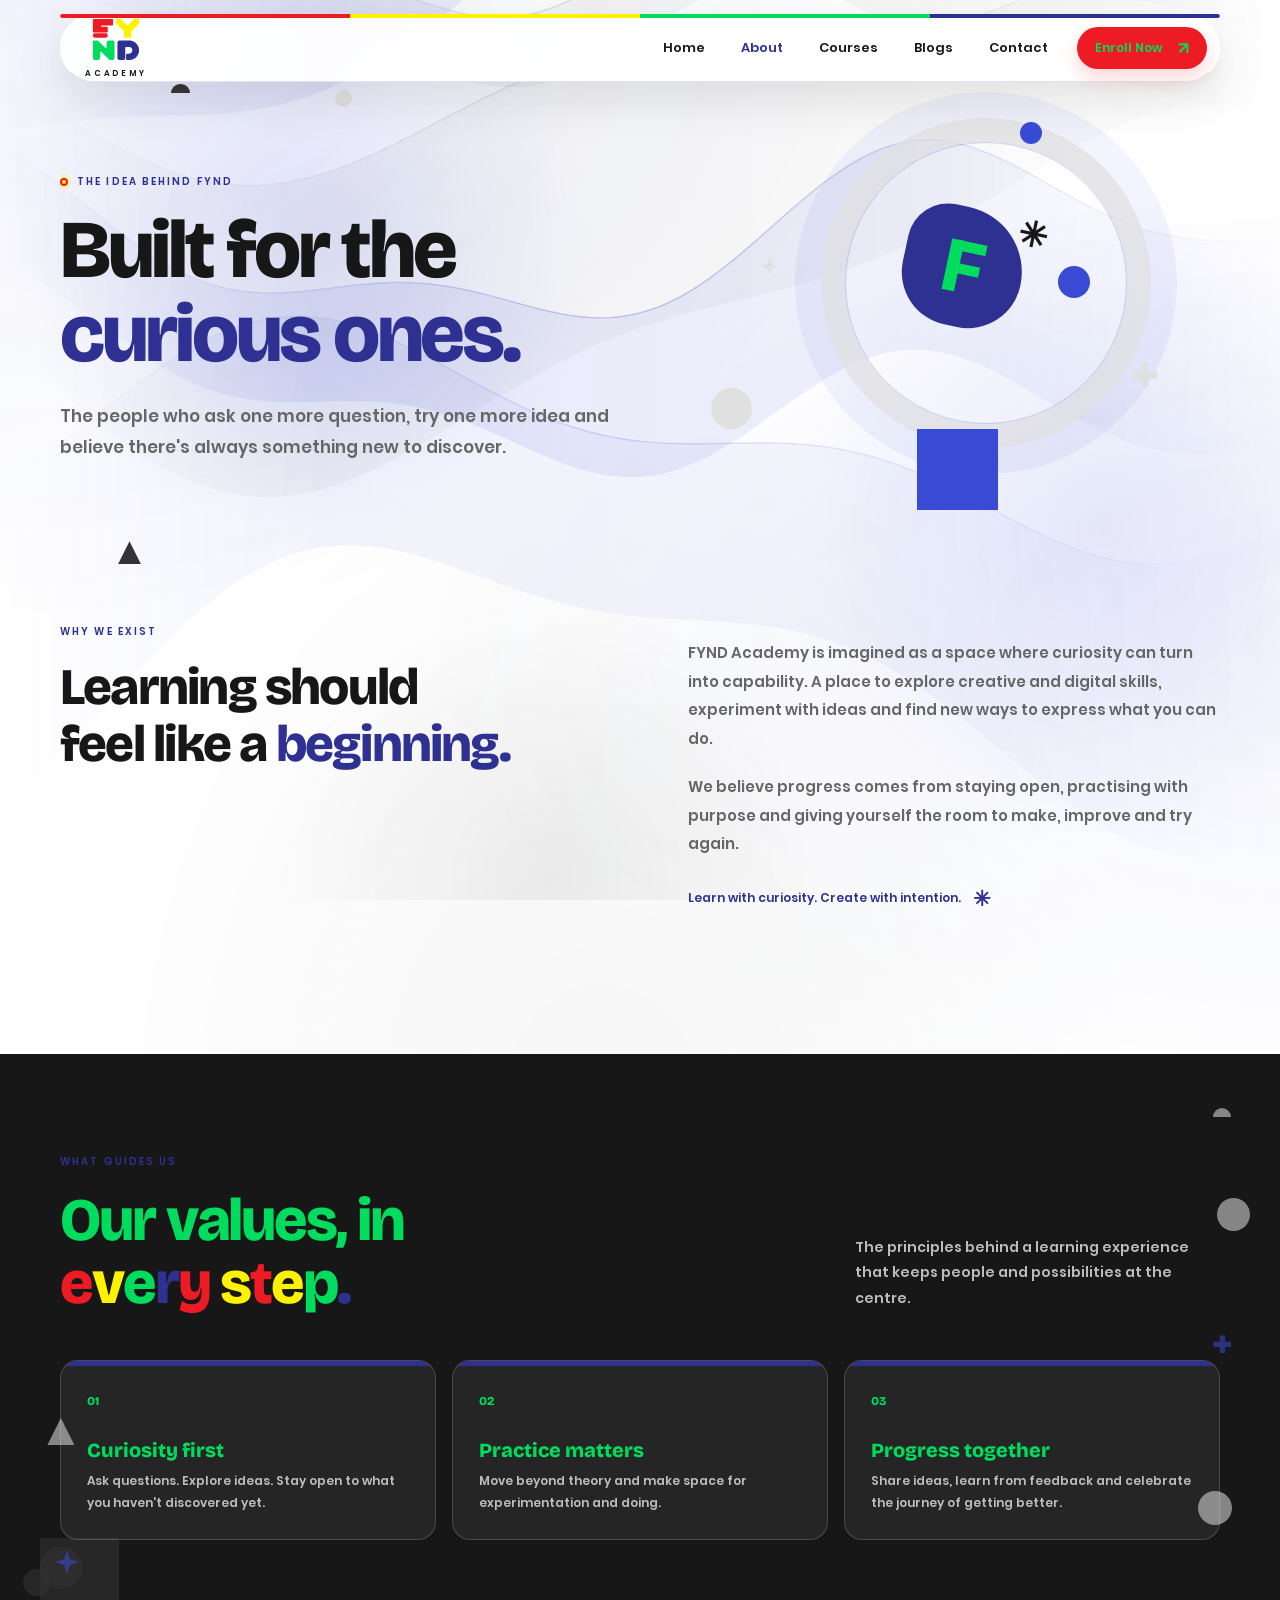
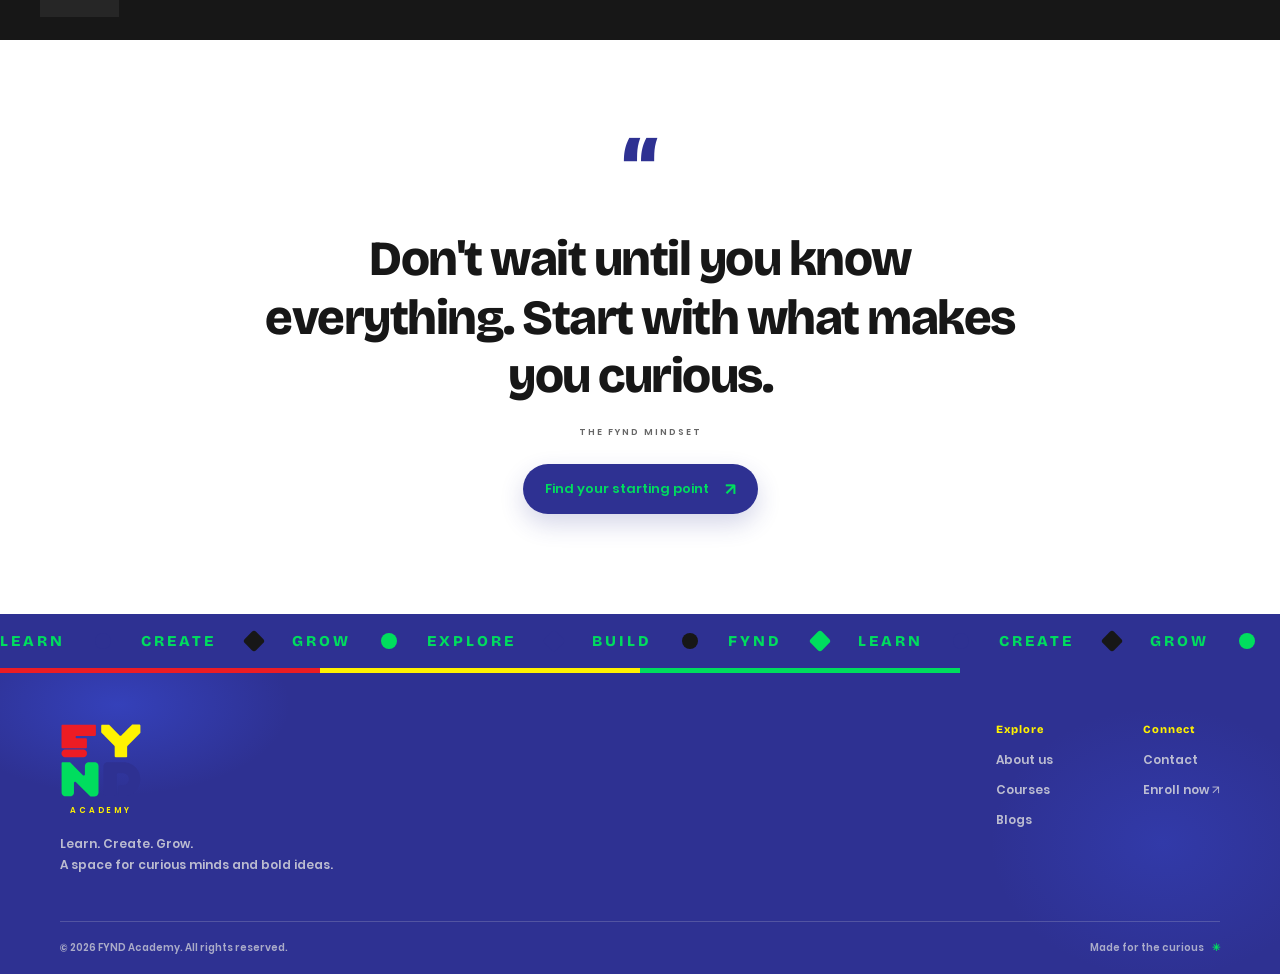
==== commit de384f30: "Apply official FYND Academy logo and four-colour brand palette" ====
--- a/about.html
+++ b/about.html
@@ -10,13 +10,13 @@
 </head>
 <body>
 <a class="skip-link" href="#main">Skip to content</a>
-<header class="site-header"><a class="brand" href="index.html" aria-label="FYND Academy home"><img class="brand-logo brand-logo--header" src="assets/fynd-logo-blue.svg" alt="" aria-hidden="true"><span class="brand-caption">ACADEMY</span></a><button class="menu-toggle" type="button" aria-label="Open navigation" aria-expanded="false" aria-controls="primary-nav"><span></span><span></span></button><nav class="primary-nav" id="primary-nav" aria-label="Main navigation"><a href="index.html">Home</a><a href="about.html" aria-current="page">About</a><a href="courses.html">Courses</a><a href="blogs.html">Blogs</a><a href="contact.html">Contact</a><button class="button button--nav" type="button" data-open-enroll>Enroll Now <span>↗</span></button></nav></header>
+<header class="site-header"><a class="brand" href="index.html" aria-label="FYND Academy home"><img class="brand-logo brand-logo--header" src="assets/fynd-academy-logo.svg" alt="" aria-hidden="true"><span class="brand-caption">ACADEMY</span></a><button class="menu-toggle" type="button" aria-label="Open navigation" aria-expanded="false" aria-controls="primary-nav"><span></span><span></span></button><nav class="primary-nav" id="primary-nav" aria-label="Main navigation"><a href="index.html">Home</a><a href="about.html" aria-current="page">About</a><a href="courses.html">Courses</a><a href="blogs.html">Blogs</a><a href="contact.html">Contact</a><button class="button button--nav" type="button" data-open-enroll>Enroll Now <span>↗</span></button></nav></header>
 <main id="main">
   <section class="inner-hero section-wrap"><p class="eyebrow"><span class="eyebrow-dot"></span> The idea behind FYND</p><h1>Built for the<br><span class="text-gradient">curious ones.</span></h1><p class="inner-lead">The people who ask one more question, try one more idea and believe there's always something new to discover.</p><div class="inner-hero-mark" aria-hidden="true"><span>F</span><b>✳</b></div></section>
   <section class="section section-wrap story-grid"><div><p class="eyebrow">Why we exist</p><h2>Learning should feel like a <span class="text-gradient">beginning.</span></h2></div><div class="story-copy"><p>FYND Academy is imagined as a space where curiosity can turn into capability. A place to explore creative and digital skills, experiment with ideas and find new ways to express what you can do.</p><p>We believe progress comes from staying open, practising with purpose and giving yourself the room to make, improve and try again.</p><p class="text-link">Learn with curiosity. Create with intention. <span>✳</span></p></div></section>
   <section class="values-section"><div class="section-wrap"><div class="section-heading"><div><p class="eyebrow eyebrow--light">What guides us</p><h2>Our values, in<br><span>every step.</span></h2></div><p class="section-intro section-intro--light">The principles behind a learning experience that keeps people and possibilities at the centre.</p></div><div class="value-grid"><article><span>01</span><h3>Curiosity first</h3><p>Ask questions. Explore ideas. Stay open to what you haven't discovered yet.</p></article><article><span>02</span><h3>Practice matters</h3><p>Move beyond theory and make space for experimentation and doing.</p></article><article><span>03</span><h3>Progress together</h3><p>Share ideas, learn from feedback and celebrate the journey of getting better.</p></article></div></div></section>
   <section class="section section-wrap quote-section"><span class="quote-mark">“</span><blockquote>Don't wait until you know everything. Start with what makes you curious.</blockquote><p>THE FYND MINDSET</p><button class="button" type="button" data-open-enroll>Find your starting point <span>↗</span></button></section>
 </main>
-<footer class="site-footer"><div class="footer-main section-wrap"><div><a class="brand brand--footer" href="index.html" aria-label="FYND Academy home"><img class="brand-logo brand-logo--footer" src="assets/fynd-logo-white.svg" alt="" aria-hidden="true"><span class="brand-caption">ACADEMY</span></a><p>Learn. Create. Grow.<br>A space for curious minds and bold ideas.</p></div><div class="footer-links"><div><b>Explore</b><a href="about.html">About us</a><a href="courses.html">Courses</a><a href="blogs.html">Blogs</a></div><div><b>Connect</b><a href="contact.html">Contact</a><button type="button" data-open-enroll>Enroll now ↗</button></div></div></div><div class="footer-bottom section-wrap"><span>© <span data-year>2026</span> FYND Academy. All rights reserved.</span><span>Made for the curious <b>✳</b></span></div></footer>
+<footer class="site-footer"><div class="footer-main section-wrap"><div><a class="brand brand--footer" href="index.html" aria-label="FYND Academy home"><img class="brand-logo brand-logo--footer" src="assets/fynd-academy-logo.svg" alt="" aria-hidden="true"><span class="brand-caption">ACADEMY</span></a><p>Learn. Create. Grow.<br>A space for curious minds and bold ideas.</p></div><div class="footer-links"><div><b>Explore</b><a href="about.html">About us</a><a href="courses.html">Courses</a><a href="blogs.html">Blogs</a></div><div><b>Connect</b><a href="contact.html">Contact</a><button type="button" data-open-enroll>Enroll now ↗</button></div></div></div><div class="footer-bottom section-wrap"><span>© <span data-year>2026</span> FYND Academy. All rights reserved.</span><span>Made for the curious <b>✳</b></span></div></footer>
 <dialog class="enroll-dialog" aria-labelledby="enroll-title"><button class="dialog-close" type="button" aria-label="Close enrollment form" data-close-enroll>×</button><p class="eyebrow">Your next chapter</p><h2 id="enroll-title">Let's get you <span class="text-gradient">started.</span></h2><p>Tell us a little about yourself and the learning path you're interested in.</p><form class="enroll-form" data-demo-form><label>Your name<input name="name" autocomplete="name" required placeholder="Enter your full name"></label><label>Phone number<input name="phone" type="tel" autocomplete="tel" inputmode="tel" required placeholder="Your mobile number"></label><label>Email address<input name="email" type="email" autocomplete="email" placeholder="you@example.com"></label><label>Interested course<select name="course" required><option value="">Choose a learning path</option><option>Digital Marketing</option><option>Graphic Design</option><option>Video Editing</option><option>Web Development</option><option>UI/UX Design</option><option>Photography</option><option>Not sure yet</option></select></label><button class="button" type="submit">Send enquiry <span>↗</span></button><p class="form-notice" role="status">Demo form: submissions are not sent or stored yet.</p></form></dialog>
 </body></html>
--- a/styles.css
+++ b/styles.css
@@ -240,7 +240,7 @@
 html.motion-ready .course-card.reveal-item.is-visible,html.motion-ready .value-grid article.reveal-item.is-visible,html.motion-ready .blog-card.reveal-item.is-visible{translate:0 0;scale:1;rotate:0deg}
 .course-card,.value-grid article{transform:perspective(900px) rotateX(var(--rx,0deg)) rotateY(var(--ry,0deg));transform-style:flat}
 .course-card:hover{transform:perspective(900px) translateY(-8px) rotateX(var(--rx,0deg)) rotateY(var(--ry,0deg))}
-.course-card:after{content:\"\";position:absolute;inset:0;background:linear-gradient(115deg,transparent 35%,rgba(255,255,255,.38) 50%,transparent 65%);transform:translateX(-120%);transition:transform .8s ease;pointer-events:none}
+.course-card:after{content:"";position:absolute;inset:0;background:linear-gradient(115deg,transparent 35%,rgba(255,255,255,.38) 50%,transparent 65%);transform:translateX(-120%);transition:transform .8s ease;pointer-events:none}
 .course-card:hover:after{transform:translateX(120%)}
 .course-icon{animation:fynd-bob-c 3.8s ease-in-out infinite alternate}
 @keyframes fynd-bob-c{from{transform:translateY(0) rotate(-4deg)}to{transform:translateY(-5px) rotate(5deg)}}
@@ -248,7 +248,7 @@
 .card-link b{display:inline-block;transition:transform .3s cubic-bezier(.3,1.6,.5,1)}
 .course-card:hover .card-link b{transform:translate(4px,-4px) scale(1.2)}
 .value-grid article{position:relative;overflow:hidden;transition:transform .25s ease,border-color .25s}
-.value-grid article:before{content:\"\";position:absolute;left:0;right:0;top:0;height:5px;background:var(--a)}
+.value-grid article:before{content:"";position:absolute;left:0;right:0;top:0;height:5px;background:var(--a)}
 .value-grid article:nth-child(1){--a:#FF8A6B}.value-grid article:nth-child(2){--a:#F4BC41}.value-grid article:nth-child(3){--a:#7FC7E4}
 .value-grid article>span{color:var(--a)}
 .value-grid article:hover{transform:perspective(900px) translateY(-6px) rotateX(var(--rx,0deg)) rotateY(var(--ry,0deg));border-color:var(--a)}
@@ -282,7 +282,7 @@
 .contact-orbit b{animation:fynd-spin 8s linear infinite}
 .contact-note span{display:inline-block;animation:fynd-bob-c 2.4s ease-in-out infinite alternate}
 .contact-form-panel{position:relative}
-.contact-form-panel:before{content:\"\";position:absolute;left:24px;right:24px;top:0;height:5px;border-radius:0 0 6px 6px;background:var(--rainbow);background-size:200% 100%;animation:fynd-stripe 7s linear infinite}
+.contact-form-panel:before{content:"";position:absolute;left:24px;right:24px;top:0;height:5px;border-radius:0 0 6px 6px;background:var(--rainbow);background-size:200% 100%;animation:fynd-stripe 7s linear infinite}
 .contact-form label,.enroll-form label{transition:color .2s,transform .2s}
 .contact-form label:focus-within,.enroll-form label:focus-within{color:var(--coral);transform:translateX(3px)}
 .contact-form input:focus,.contact-form select:focus,.contact-form textarea:focus,.enroll-form input:focus,.enroll-form select:focus{border-color:var(--coral);box-shadow:0 0 0 4px rgba(222,82,53,.14)}
@@ -671,3 +671,471 @@
 @media(prefers-reduced-motion:reduce){
   body::before{animation:none!important}
 }
+
+
+/* Supplied FYND wordmark: blue on light surfaces, white on charcoal footer. */
+.brand{
+  display:inline-flex;
+  flex-direction:column;
+  align-items:flex-start;
+  justify-content:center;
+  gap:2px;
+  text-decoration:none;
+  flex-shrink:0;
+}
+.brand-logo{
+  display:block;
+  width:136px;
+  height:auto;
+  max-width:100%;
+  object-fit:contain;
+}
+.brand-logo--header{width:136px}
+.brand-logo--footer{width:158px}
+.brand-caption{
+  display:block;
+  margin-left:3px;
+  color:var(--ink);
+  font:600 8px/1.15 var(--font-body);
+  letter-spacing:3.2px;
+}
+.brand--footer .brand-caption{color:var(--sky)}
+@media(max-width:720px){
+  .brand-logo--header{width:125px}
+  .brand-logo--footer{width:150px}
+}
+
+
+/* =====================================================================
+   FYND flow layer — flowing background, scroll animation, creative bits
+   Palette stays on the brand trio: royal blue / charcoal / light grey.
+   ===================================================================== */
+
+/* ---- Flowing background (canvas is drawn by script.js) ---- */
+.flow-canvas{position:fixed;inset:0;width:100%;height:100%;z-index:-3;pointer-events:none}
+.hero:before{
+  background:
+    radial-gradient(ellipse at 16% 20%,rgba(57,75,212,.14),transparent 50%),
+    linear-gradient(120deg,rgba(224,224,224,.30),rgba(224,224,224,.12));
+  background-size:140% 140%,100% 100%;
+  animation:flow-mesh 18s ease-in-out infinite alternate;
+}
+@keyframes flow-mesh{from{background-position:0% 0%,0 0}to{background-position:100% 60%,0 0}}
+.seo-modules{
+  background:
+    radial-gradient(ellipse at 90% 10%,rgba(57,75,212,.10),transparent 42%),
+    linear-gradient(145deg,rgba(224,224,224,.55),rgba(236,236,236,.45));
+}
+.why-card{background:rgba(238,238,238,.62);-webkit-backdrop-filter:blur(10px);backdrop-filter:blur(10px)}
+
+/* Cursor spotlight (fine pointers only; element created in JS) */
+.cursor-glow{position:fixed;left:0;top:0;width:540px;height:540px;margin:-270px 0 0 -270px;border-radius:50%;pointer-events:none;z-index:1;
+  background:radial-gradient(closest-side,rgba(57,75,212,.13),rgba(57,75,212,.05) 55%,transparent 72%);
+  translate:var(--cx,-999px) var(--cy,-999px);opacity:0;transition:opacity .5s}
+.cursor-glow.is-on{opacity:1}
+
+/* ---- Page curtain on load ---- */
+.page-curtain{position:fixed;inset:0;z-index:300;background:var(--royal);pointer-events:none;transform-origin:50% 0;animation:curtain-up .9s cubic-bezier(.77,0,.18,1) .05s forwards}
+.page-curtain:after{content:"";position:absolute;left:0;right:0;top:100%;height:12vh;background:var(--royal);border-radius:0 0 50% 50%/0 0 100% 100%}
+@keyframes curtain-up{to{transform:translateY(-112vh)}}
+
+/* ---- Header: hides on scroll down, returns on scroll up ---- */
+.site-header{transition:transform .45s cubic-bezier(.2,.8,.2,1),box-shadow .3s,background .3s}
+.site-header.is-scrolled{box-shadow:0 10px 40px rgba(52,52,52,.12);background:rgba(224,224,224,.88);-webkit-backdrop-filter:blur(18px) saturate(1.4);backdrop-filter:blur(18px) saturate(1.4)}
+.site-header.is-hidden{transform:translateY(-110%)}
+
+/* ---- Scroll reveal system (.sx, tagged in script.js) ---- */
+html.sx-on .sx{
+  opacity:0;filter:blur(6px);
+  transition:
+    opacity .8s ease var(--sd,0s),
+    translate 1s cubic-bezier(.16,.9,.24,1) var(--sd,0s),
+    scale 1s cubic-bezier(.16,.9,.24,1) var(--sd,0s),
+    rotate 1s cubic-bezier(.16,.9,.24,1) var(--sd,0s),
+    filter .8s ease var(--sd,0s),
+    transform .3s cubic-bezier(.2,1.2,.3,1),box-shadow .3s,background .25s,color .25s,padding .25s,border-color .25s;
+}
+html.sx-on .sx[data-sx=up]{translate:0 56px}
+html.sx-on .sx[data-sx=left]{translate:-70px 0}
+html.sx-on .sx[data-sx=right]{translate:70px 0}
+html.sx-on .sx[data-sx=zoom]{scale:.8}
+html.sx-on .sx[data-sx=pop]{scale:.6;rotate:-6deg}
+html.sx-on .sx[data-sx=flip]{translate:0 50px;rotate:-3deg;scale:.92}
+html.sx-on .sx.is-in{opacity:1;filter:none;translate:0 0;scale:1;rotate:0deg}
+
+/* ---- Hero orbit (decorative, right side of homepage hero) ---- */
+.seo-hero>.hero-orbit{--os:clamp(310px,37vw,480px);position:absolute;right:0;top:0;bottom:0;margin-block:auto;width:var(--os);height:var(--os);z-index:0;pointer-events:none}
+.ho-ring{position:absolute;border-radius:50%;border:1px solid rgba(57,75,212,.3)}
+.ho-ring--1{inset:0;border-style:dashed;animation:fynd-spin 90s linear infinite}
+.ho-ring--2{inset:13%;border-color:rgba(52,52,52,.22)}
+.ho-ring--3{inset:26%;border-color:rgba(57,75,212,.35)}
+.ho-core{position:absolute;inset:37%;border-radius:50%;display:grid;place-items:center;color:#E0E0E0;font:800 clamp(14px,1.7vw,22px)/1 var(--font-display);letter-spacing:.04em;
+  background:conic-gradient(from 0deg,#394BD4,#5b6bea,#343434,#394BD4);box-shadow:0 18px 50px rgba(57,75,212,.35);animation:ho-pulse 4.5s ease-in-out infinite}
+.ho-core:before{content:"";position:absolute;inset:-14%;border-radius:50%;border:1px solid rgba(57,75,212,.35);animation:ho-ping 4.5s ease-out infinite}
+.ho-core span{position:relative}
+@keyframes ho-pulse{50%{transform:scale(1.07)}}
+@keyframes ho-ping{from{transform:scale(.85);opacity:.9}to{transform:scale(1.5);opacity:0}}
+.ho-arm{position:absolute;border-radius:50%;rotate:var(--a,0deg);animation:fynd-spin var(--t,40s) linear infinite}
+.ho-arm--1{inset:0;--t:46s}.ho-arm--2{inset:13%;--t:34s;animation-direction:reverse}.ho-arm--3{inset:26%;--t:26s}
+.ho-chip{position:absolute;left:50%;top:0;translate:-50% -50%;rotate:calc(var(--a,0deg) * -1);padding:9px 14px;border-radius:999px;font:800 10px/1 var(--font-display);letter-spacing:1.6px;white-space:nowrap;
+  background:rgba(240,240,240,.78);color:var(--ink);border:1px solid rgba(52,52,52,.16);-webkit-backdrop-filter:blur(8px);backdrop-filter:blur(8px);box-shadow:0 10px 26px rgba(52,52,52,.12);
+  animation:fynd-spin var(--t,40s) linear infinite reverse}
+.ho-arm--2 .ho-chip{animation-direction:normal}
+.ho-chip--b{top:100%}
+.ho-chip--blue{background:var(--royal);color:#E0E0E0;border-color:transparent}
+.ho-chip--ink{background:var(--ink);color:#E0E0E0;border-color:transparent}
+.ho-arm--1 .ho-chip{--t:46s}.ho-arm--2 .ho-chip{--t:34s}.ho-arm--3 .ho-chip{--t:26s}
+@media(max-width:960px){.seo-hero>.hero-orbit{display:none}}
+
+/* ---- Stats band ---- */
+.stats{display:grid;grid-template-columns:repeat(4,minmax(0,1fr));gap:16px;padding-block:6px 78px}
+.stat{position:relative;overflow:hidden;padding:26px 22px 24px;border-radius:22px;background:rgba(240,240,240,.6);border:1px solid rgba(52,52,52,.13);-webkit-backdrop-filter:blur(12px);backdrop-filter:blur(12px);box-shadow:0 14px 40px rgba(52,52,52,.07)}
+.stat:before{content:"";position:absolute;left:0;top:0;height:4px;width:100%;background:linear-gradient(90deg,var(--royal),var(--ink));transform:scaleX(0);transform-origin:0 50%;transition:transform 1.3s cubic-bezier(.2,.8,.2,1) .3s}
+.stat.is-in:before{transform:scaleX(1)}
+.stat:after{content:"";position:absolute;width:150px;height:150px;border-radius:50%;right:-60px;bottom:-70px;border:1px solid rgba(57,75,212,.25);box-shadow:0 0 0 18px rgba(57,75,212,.05),0 0 0 38px rgba(57,75,212,.035);transition:transform .8s cubic-bezier(.2,1.2,.3,1)}
+.stat:hover:after{transform:scale(1.25) rotate(20deg)}
+.stat b{display:block;font:800 clamp(46px,5.4vw,72px)/1 var(--font-display);letter-spacing:-.05em;color:var(--royal);font-variant-numeric:tabular-nums}
+.stat span{display:block;margin-top:10px;font-size:12px;line-height:1.5;color:var(--ink)}
+
+/* ---- Giant scroll-linked marquee ---- */
+.mega{overflow:hidden;padding-block:34px 70px;display:grid;gap:4px;user-select:none}
+.mega-row{display:flex;align-items:center;gap:.35em;width:max-content;white-space:nowrap;font:800 clamp(70px,12vw,190px)/.98 var(--font-display);letter-spacing:-.055em;color:transparent;-webkit-text-stroke:2px var(--royal);will-change:translate}
+.mega-row .fill{color:var(--royal);-webkit-text-stroke:0}
+.mega-row i{font-style:normal;color:var(--ink);-webkit-text-stroke:0;font-size:.5em;display:inline-block;animation:fynd-spin 9s linear infinite}
+.mega-row[data-dir="-1"]{-webkit-text-stroke-color:var(--ink)}
+.mega-row[data-dir="-1"] .fill{color:var(--ink)}
+.mega-row[data-dir="-1"] i{color:var(--royal)}
+
+/* ---- Wave dividers before dark sections (inserted by script.js) ---- */
+.wave{position:relative;height:clamp(34px,5vw,72px);margin-bottom:-1px;overflow:hidden;color:var(--wc,var(--ink));pointer-events:none}
+.wave svg{position:absolute;left:0;bottom:0;height:100%;width:4800px;max-width:none;display:block;fill:currentColor}
+.wave svg:nth-child(1){opacity:.28;animation:wave-run 22s linear infinite reverse}
+.wave svg:nth-child(2){animation:wave-run 15s linear infinite}
+@keyframes wave-run{to{transform:translateX(-1200px)}}
+
+/* ---- Cards: spotlight + 3D tilt for the new homepage grids ---- */
+.module-card,.why-card{transform:perspective(900px) rotateX(var(--rx,0deg)) rotateY(var(--ry,0deg))}
+.module-card:hover{transform:perspective(900px) translateY(-8px) rotateX(var(--rx,0deg)) rotateY(var(--ry,0deg))}
+.why-card:hover{transform:perspective(900px) translateY(-8px) rotateX(var(--rx,0deg)) rotateY(var(--ry,0deg))}
+.module-card:before,.why-card:after{content:"";position:absolute;inset:0;pointer-events:none;opacity:0;transition:opacity .3s;
+  background:radial-gradient(280px circle at var(--gx,50%) var(--gy,0%),rgba(255,255,255,.28),transparent 62%)}
+.why-card:after{background:radial-gradient(280px circle at var(--gx,50%) var(--gy,0%),rgba(57,75,212,.14),transparent 62%)}
+.module-card:hover:before,.why-card:hover:after{opacity:1}
+.module-symbol,.why-icon{transition:transform .45s cubic-bezier(.3,1.6,.5,1)}
+.module-card:hover .module-symbol,.why-card:hover .why-icon{transform:rotate(-12deg) scale(1.15)}
+.why-card:before{transform-origin:0 50%;transform:scaleX(.18);transition:transform .6s cubic-bezier(.2,.8,.2,1)}
+.why-card:hover:before{transform:scaleX(1)}
+
+/* ---- Audience list, role tags, FAQ polish ---- */
+.audience-list>div{position:relative;overflow:hidden}
+.audience-list>div:after{content:"";position:absolute;left:0;bottom:0;height:2px;width:100%;background:linear-gradient(90deg,var(--royal),#8c97f5);transform:scaleX(0);transform-origin:0 50%;transition:transform .6s cubic-bezier(.2,.8,.2,1)}
+.audience-list>div:hover:after{transform:scaleX(1)}
+.audience-list b{display:inline-block;transition:transform .35s cubic-bezier(.3,1.6,.5,1)}
+.audience-list>div:hover b{transform:translate(4px,-4px) rotate(10deg)}
+.role-tags span{cursor:default}
+.faq-item summary{transition:color .2s,padding-left .3s cubic-bezier(.2,1.2,.3,1)}
+.faq-item summary:hover{color:var(--royal);padding-left:8px}
+
+/* ---- Slim animated gradient on inner-page hero rings ---- */
+.inner-hero{isolation:isolate}
+.inner-hero:after{animation:fynd-breathe 6s ease-in-out infinite,fynd-spin 60s linear infinite}
+
+/* ---- Responsive tweaks ---- */
+@media(max-width:980px){.stats{grid-template-columns:repeat(2,minmax(0,1fr))}}
+@media(max-width:720px){
+  .stats{gap:10px;padding-bottom:56px}.stat{padding:20px 16px}.stat b{font-size:46px}
+  .mega{padding-block:14px 44px}.mega-row{-webkit-text-stroke-width:1.5px}
+  html.sx-on .sx[data-sx=left],html.sx-on .sx[data-sx=right]{translate:0 40px}
+  .cursor-glow{display:none}
+}
+@media(hover:none){.module-card:hover,.why-card:hover{transform:none}.cursor-glow{display:none}}
+
+/* ---- Reduced motion: everything visible, nothing moving ---- */
+@media(prefers-reduced-motion:reduce){
+  html.sx-on .sx{opacity:1!important;filter:none!important;translate:none!important;scale:none!important;rotate:none!important;transition:none!important}
+  .page-curtain,.cursor-glow{display:none!important}
+  .hero:before,.ho-ring,.ho-core,.ho-core:before,.ho-arm,.ho-chip,.mega-row i,.wave svg,.inner-hero:after{animation:none!important}
+  .site-header.is-hidden{transform:none}
+  .module-card,.why-card{transform:none!important}
+}
+
+
+/* =====================================================================
+   FYND studio layer — floating header, creative footer, cursor system,
+   interactive background, journey section, hero widgets, extras
+   ===================================================================== */
+@property --ang{syntax:"<angle>";inherits:false;initial-value:0deg}
+
+/* ---------- Floating glass header with travelling light + sliding pill ---------- */
+.site-header{
+  position:sticky;top:14px;height:68px;width:min(1160px,calc(100% - 32px));margin:14px auto 0;
+  padding:0 12px 0 24px;border-radius:999px;gap:18px;
+  background:rgba(238,238,238,.62);border:1px solid rgba(255,255,255,.65);
+  box-shadow:0 16px 48px rgba(52,52,52,.13),inset 0 1px 0 rgba(255,255,255,.8);
+  -webkit-backdrop-filter:blur(18px) saturate(1.6);backdrop-filter:blur(18px) saturate(1.6);
+}
+.site-header:after{
+  content:"";position:absolute;inset:-1px;height:auto;bottom:auto;border-radius:inherit;padding:2px;pointer-events:none;
+  background:conic-gradient(from var(--ang),transparent 0 62%,rgba(57,75,212,.15) 72%,var(--royal) 88%,#9aa5ff 94%,transparent 100%);
+  -webkit-mask:linear-gradient(#000 0 0) content-box,linear-gradient(#000 0 0);-webkit-mask-composite:xor;
+  mask:linear-gradient(#000 0 0) content-box exclude,linear-gradient(#000 0 0);
+  animation:hdr-spin 6s linear infinite;background-size:auto;
+}
+@keyframes hdr-spin{to{--ang:360deg}}
+.site-header.is-scrolled{background:rgba(232,232,232,.8)}
+.site-header.is-hidden{transform:translateY(-140%)}
+.brand-logo{transition:transform .5s cubic-bezier(.3,1.6,.5,1),filter .3s}
+.brand:hover .brand-logo{transform:rotate(-3deg) scale(1.06);filter:drop-shadow(0 6px 10px rgba(57,75,212,.3))}
+.primary-nav{position:relative;gap:2px}
+.primary-nav>a{position:relative;z-index:1;padding:10px 17px;border-radius:999px;background-image:none;color:var(--ink);font-size:13px;transition:color .25s}
+.primary-nav>a[aria-current=page]{color:var(--ink)}
+.primary-nav>a[aria-current=page]:after{display:none}
+.primary-nav>a:hover{color:var(--ink)}
+.primary-nav>a.is-under,.primary-nav>a.is-under:hover,.primary-nav>a.is-under[aria-current=page]{color:#E0E0E0}
+.nav-pill{position:absolute;z-index:0;left:0;top:50%;height:38px;margin-top:-19px;border-radius:999px;pointer-events:none;
+  width:var(--pw,0);translate:var(--px,0) 0;opacity:0;
+  background:linear-gradient(120deg,var(--royal),#5566ee);box-shadow:0 8px 20px rgba(57,75,212,.35);
+  transition:translate .45s cubic-bezier(.3,1.25,.4,1),width .45s cubic-bezier(.3,1.25,.4,1),opacity .25s}
+.nav-pill.is-on{opacity:1}
+.button--nav{margin-left:10px;background:linear-gradient(110deg,var(--royal),#6b79f2,var(--ink),var(--royal));background-size:300% 100%;animation:fynd-nudge 5s ease-in-out 3s infinite,nav-cta 8s linear infinite}
+@keyframes nav-cta{to{background-position:300% 0}}
+@media(max-width:720px){
+  .site-header{top:10px;height:62px;margin-top:10px;width:calc(100% - 24px);padding:0 10px 0 16px}
+  .nav-pill{display:none}
+  .primary-nav{position:absolute;left:0;right:0;top:calc(100% + 10px);padding:14px 16px 18px;border-radius:26px;gap:0;
+    background:rgba(238,238,238,.92);-webkit-backdrop-filter:blur(18px);backdrop-filter:blur(18px);border:1px solid rgba(255,255,255,.7);box-shadow:0 22px 50px rgba(52,52,52,.18)}
+  .primary-nav.is-open{animation:menu-in .35s cubic-bezier(.2,1.2,.3,1)}
+  .primary-nav>a{padding:13px 12px;border-radius:12px}
+  .primary-nav>a.is-under,.primary-nav>a.is-under:hover,.primary-nav>a.is-under[aria-current=page],.primary-nav>a[aria-current=page],.primary-nav>a:hover{color:var(--royal)}
+  .primary-nav .button{margin:12px 0 0}
+  .menu-toggle{border-radius:50%;background:rgba(255,255,255,.7)}
+}
+@keyframes menu-in{from{opacity:0;transform:translateY(-12px) scale(.97)}}
+
+/* ---------- Creative footer ---------- */
+.site-footer{position:relative;overflow:hidden;isolation:isolate;background-image:radial-gradient(rgba(224,224,224,.11) 1px,transparent 1.5px);background-size:26px 26px}
+.site-footer:after{content:"";position:absolute;inset:-30% -10% auto -10%;height:150%;z-index:-1;pointer-events:none;
+  background:radial-gradient(closest-side at 16% 28%,rgba(57,75,212,.6),transparent 70%),radial-gradient(closest-side at 84% 58%,rgba(57,75,212,.34),transparent 70%),radial-gradient(closest-side at 52% 100%,rgba(224,224,224,.1),transparent 70%);
+  animation:foot-drift 22s ease-in-out infinite alternate}
+@keyframes foot-drift{to{transform:translate3d(4%,-6%,0) scale(1.1) rotate(4deg)}}
+.footer-cta{display:flex;align-items:flex-end;justify-content:space-between;gap:40px;padding-block:96px 56px;border-bottom:1px solid rgba(224,224,224,.18);position:relative}
+.footer-cta h2{margin:0;font:800 clamp(42px,6.6vw,92px)/.97 var(--font-display);letter-spacing:-.05em;color:#E0E0E0;max-width:860px}
+.footer-cta h2 span{background:linear-gradient(100deg,#8c97f5,#E0E0E0 45%,#8c97f5);background-size:200% 100%;-webkit-background-clip:text;background-clip:text;color:transparent;animation:fynd-sheen 6s linear infinite}
+.fc-actions{display:flex;flex-direction:column;align-items:flex-start;gap:14px;flex:none}
+.fc-link{color:#E0E0E0;font-size:12px;font-weight:700;text-decoration:none;border-bottom:1px solid rgba(224,224,224,.4);padding-bottom:2px;transition:border-color .2s,color .2s}
+.fc-link:hover{color:#fff;border-color:#8c97f5}
+.footer-main{position:relative;z-index:1}
+.footer-links a,.footer-links button{position:relative}
+.footer-links a:after,.footer-links button:after{content:"";position:absolute;left:0;right:0;bottom:-2px;height:1px;background:#8c97f5;transform:scaleX(0);transform-origin:0 50%;transition:transform .35s cubic-bezier(.2,.8,.2,1)}
+.footer-links a:hover:after,.footer-links button:hover:after{transform:scaleX(1)}
+.footer-giant{font:800 clamp(130px,31vw,470px)/.8 var(--font-display);letter-spacing:-.07em;height:.6em;overflow:hidden;display:flex;justify-content:center;user-select:none;
+  background:linear-gradient(100deg,rgba(57,75,212,.95) 10%,rgba(224,224,224,.55) 45%,rgba(57,75,212,.95) 80%);background-size:300% 100%;
+  -webkit-background-clip:text;background-clip:text;color:transparent;animation:fynd-sheen 10s linear infinite;margin-top:6px}
+.footer-giant .fg{display:inline-block;translate:0 105%;transition:translate 1.1s cubic-bezier(.16,.9,.24,1) calc(var(--i)*90ms),transform .4s cubic-bezier(.3,1.6,.5,1)}
+.footer-giant.is-in .fg{translate:0 0}
+.footer-giant .fg:hover{transform:translateY(-6%) rotate(-3deg)}
+.footer-bottom{position:relative;z-index:1}
+@media(max-width:720px){.footer-cta{flex-direction:column;align-items:flex-start;padding-block:70px 40px}.footer-giant{height:.62em}}
+
+/* ---------- Custom cursor ---------- */
+html.has-cursor,html.has-cursor *{cursor:none!important}
+html.has-cursor input,html.has-cursor textarea,html.has-cursor select{cursor:text!important}
+html.has-cursor:has(dialog[open]),html.has-cursor:has(dialog[open]) *{cursor:auto!important}
+.cur-dot,.cur-ring{position:fixed;left:0;top:0;pointer-events:none;z-index:9999;border-radius:50%;will-change:translate}
+.cur-dot{width:8px;height:8px;margin:-4px 0 0 -4px;background:var(--royal);transition:background .2s,scale .25s,opacity .2s}
+.cur-ring{width:38px;height:38px;margin:-19px 0 0 -19px;border:1.5px solid var(--royal);transition:scale .35s cubic-bezier(.3,1.5,.5,1),background .25s,border-color .25s,opacity .2s}
+.cur-ring:after{content:attr(data-label);position:absolute;inset:0;display:grid;place-items:center;font:800 8px/1 var(--font-display);letter-spacing:1.2px;color:#E0E0E0;opacity:0;transition:opacity .2s}
+.cur-ring.is-link{scale:1.7;background:rgba(57,75,212,.16)}
+.cur-ring.is-card{scale:2.2;background:var(--royal);border-color:transparent}
+.cur-ring.is-card:after{opacity:1;scale:.45}
+.cur-dot.is-link,.cur-dot.is-card{scale:0}
+.cur-ring.is-down{scale:.7}
+.cur-dot.on-dark{background:#E0E0E0}
+.cur-ring.on-dark{border-color:#E0E0E0}
+.cur-ring.on-dark.is-link{background:rgba(224,224,224,.18)}
+.cur-ring.on-dark.is-card{background:#E0E0E0}
+.cur-ring.on-dark.is-card:after{color:var(--ink)}
+.cur-dot.is-hidden,.cur-ring.is-hidden{opacity:0}
+html:has(dialog[open]) .cur-dot,html:has(dialog[open]) .cur-ring,html:has(dialog[open]) .cur-trail{display:none}
+.cur-trail{position:fixed;inset:0;width:100%;height:100%;pointer-events:none;z-index:9998}
+.cur-ripple{position:fixed;z-index:9997;width:14px;height:14px;margin:-7px 0 0 -7px;border-radius:50%;border:2px solid var(--royal);pointer-events:none}
+
+/* ---------- Interactive background extras ---------- */
+.net-canvas{position:fixed;inset:0;width:100%;height:100%;z-index:-3;pointer-events:none}
+.dot-field{position:fixed;inset:0;z-index:-1;pointer-events:none;
+  background-image:radial-gradient(circle,rgba(57,75,212,.7) 1.3px,transparent 1.8px);background-size:30px 30px;
+  -webkit-mask-image:radial-gradient(circle 230px at var(--px,-300px) var(--py,-300px),#000 0,transparent 100%);
+  mask-image:radial-gradient(circle 230px at var(--px,-300px) var(--py,-300px),#000 0,transparent 100%)}
+.grain{position:fixed;inset:0;z-index:2;pointer-events:none;opacity:.07;
+  background-image:url("data:image/svg+xml;utf8,<svg xmlns='http://www.w3.org/2000/svg' width='160' height='160'><filter id='n'><feTurbulence type='fractalNoise' baseFrequency='.85' numOctaves='2' stitchTiles='stitch'/><feColorMatrix values='0 0 0 0 .2 0 0 0 0 .2 0 0 0 0 .2 0 0 0 .6 0'/></filter><rect width='100%25' height='100%25' filter='url(%23n)'/></svg>")}
+
+/* ---------- Hero widgets & squiggle ---------- */
+.hw{position:absolute;z-index:3;border-radius:16px;background:rgba(244,244,244,.82);border:1px solid rgba(255,255,255,.8);
+  -webkit-backdrop-filter:blur(10px);backdrop-filter:blur(10px);box-shadow:0 18px 44px rgba(52,52,52,.16);
+  translate:calc(var(--ox,0) * var(--z,10) * 1px) calc(var(--oy,0) * var(--z,10) * 1px)}
+.hw-search{top:9%;left:-4%;display:flex;align-items:center;gap:9px;padding:11px 16px;font:700 11px/1 var(--font-body);color:var(--ink);min-width:208px;border-radius:999px;animation:hw-bob 6s ease-in-out infinite alternate}
+.hw-ico{color:var(--royal);font-size:19px;line-height:1}
+.hw-type{white-space:nowrap}
+.hw-caret{width:1.5px;height:14px;background:var(--royal);animation:caret 1s steps(1) infinite}
+@keyframes caret{50%{opacity:0}}
+.hw-bars{bottom:7%;right:2%;display:flex;align-items:flex-end;gap:6px;height:76px;padding:14px 16px;animation:hw-bob 7s ease-in-out -2s infinite alternate}
+.hw-bars i{display:block;width:9px;height:var(--h);border-radius:4px 4px 2px 2px;background:linear-gradient(180deg,var(--royal),#8c97f5);transform-origin:50% 100%;animation:bar-grow 2.4s ease-in-out var(--d) infinite alternate}
+.hw-bars b{align-self:flex-start;margin-left:4px;color:var(--royal);font-size:18px}
+@keyframes bar-grow{from{transform:scaleY(.45)}to{transform:scaleY(1)}}
+.hw-like{top:46%;right:-3%;width:54px;height:54px;display:grid;place-items:center;border-radius:50%;background:var(--royal);color:#E0E0E0;font-size:22px;animation:hw-pop 2.8s cubic-bezier(.3,1.6,.5,1) infinite}
+.hw-like:before{content:"";position:absolute;inset:-8px;border-radius:50%;border:1px solid rgba(57,75,212,.4);animation:ho-ping 2.8s ease-out infinite}
+@keyframes hw-bob{from{margin-top:0}to{margin-top:-14px}}
+@keyframes hw-pop{0%,100%{scale:1}12%{scale:1.18}24%{scale:.96}36%{scale:1.1}50%{scale:1}}
+.seo-hero-title .text-gradient{position:relative}
+.seo-hero-title .text-gradient:after{content:"";position:absolute;left:2%;right:2%;bottom:-.1em;height:.2em;
+  background:url("data:image/svg+xml,%3Csvg xmlns='http://www.w3.org/2000/svg' viewBox='0 0 200 20' preserveAspectRatio='none'%3E%3Cpath d='M2 12 Q 14 1 26 12 T 50 12 T 74 12 T 98 12 T 122 12 T 146 12 T 170 12 T 198 12' fill='none' stroke='%23394BD4' stroke-width='4' stroke-linecap='round'/%3E%3C/svg%3E") center/100% 100% no-repeat;
+  clip-path:inset(0 100% 0 0);animation:squig-in 1.1s cubic-bezier(.7,0,.2,1) 2s forwards}
+@keyframes squig-in{to{clip-path:inset(0 0 0 0)}}
+
+/* ---------- Journey (scroll-drawn path) ---------- */
+.journey{padding-block:40px 110px}
+.journey-track{--jp:0;list-style:none;margin:56px 0 0;padding:0;display:grid;grid-template-columns:repeat(4,minmax(0,1fr));gap:22px;position:relative}
+.journey-track:before,.journey-track:after{content:"";position:absolute;top:27px;left:12.5%;right:12.5%;height:3px;border-radius:3px}
+.journey-track:before{background:rgba(52,52,52,.16)}
+.journey-track:after{background:linear-gradient(90deg,var(--royal),#8c97f5);transform-origin:0 50%;transform:scaleX(var(--jp));box-shadow:0 0 18px rgba(57,75,212,.55)}
+.j-step{position:relative;display:flex;flex-direction:column;align-items:center;text-align:center;gap:22px}
+.j-node{position:relative;z-index:1;width:56px;height:56px;border-radius:50%;display:grid;place-items:center;font:800 20px var(--font-display);
+  background:#E0E0E0;color:var(--ink);border:2px solid rgba(52,52,52,.25);transition:background .5s,color .5s,border-color .5s,scale .6s cubic-bezier(.3,1.8,.5,1),box-shadow .5s}
+.j-step.is-on .j-node{background:var(--royal);color:#E0E0E0;border-color:var(--royal);scale:1.12;box-shadow:0 0 0 8px rgba(57,75,212,.15),0 14px 30px rgba(57,75,212,.4)}
+.j-card{padding:22px 20px;border-radius:20px;background:rgba(240,240,240,.62);border:1px solid rgba(52,52,52,.12);-webkit-backdrop-filter:blur(10px);backdrop-filter:blur(10px);box-shadow:0 14px 38px rgba(52,52,52,.07);flex:1;transition:transform .4s cubic-bezier(.2,1.2,.3,1),box-shadow .4s}
+.j-step:hover .j-card{transform:translateY(-8px);box-shadow:0 22px 50px rgba(57,75,212,.16)}
+.j-card h3{font:800 19px/1.15 var(--font-display);letter-spacing:-.03em;margin:0 0 8px}
+.j-card p{margin:0;font-size:12px;line-height:1.75}
+@media(max-width:860px){
+  .journey-track{grid-template-columns:1fr;gap:16px;padding-left:4px;margin-top:38px}
+  .journey-track:before,.journey-track:after{top:28px;bottom:28px;left:31px;right:auto;width:3px;height:auto}
+  .journey-track:after{transform:scaleY(var(--jp));transform-origin:50% 0}
+  .j-step{flex-direction:row;align-items:flex-start;text-align:left;gap:16px}
+  .j-node{flex:none}
+}
+
+/* ---------- Floating actions: enquire badge + back to top ---------- */
+.enq-badge,.to-top{position:fixed;z-index:30;border:0;padding:0;border-radius:50%;opacity:0;pointer-events:none;translate:0 24px;transition:opacity .4s,translate .5s cubic-bezier(.2,1.3,.3,1)}
+.enq-badge.is-on,.to-top.is-on{opacity:1;pointer-events:auto;translate:0 0}
+.enq-badge{left:max(18px,env(safe-area-inset-left,0px));bottom:max(18px,env(safe-area-inset-bottom,0px));width:92px;height:92px;background:var(--royal);color:#E0E0E0;box-shadow:0 16px 36px rgba(57,75,212,.45)}
+.enq-badge svg{position:absolute;inset:0;width:100%;height:100%;animation:fynd-spin 16s linear infinite}
+.enq-badge text{font:800 10.5px var(--font-display);fill:#E0E0E0;letter-spacing:1.4px}
+.enq-badge span{position:absolute;inset:0;display:grid;place-items:center;font-size:26px;transition:transform .35s cubic-bezier(.3,1.6,.5,1)}
+.enq-badge:hover span{transform:translate(3px,-3px) scale(1.15)}
+.enq-badge:hover{box-shadow:0 20px 44px rgba(57,75,212,.6)}
+.to-top{right:max(18px,env(safe-area-inset-right,0px));bottom:max(18px,env(safe-area-inset-bottom,0px));width:54px;height:54px;background:rgba(238,238,238,.85);-webkit-backdrop-filter:blur(10px);backdrop-filter:blur(10px);color:var(--ink);box-shadow:0 12px 30px rgba(52,52,52,.2)}
+.to-top svg{position:absolute;inset:0;width:100%;height:100%;transform:rotate(-90deg)}
+.to-top circle{fill:none;stroke-width:2.5}
+.tt-bg{stroke:rgba(52,52,52,.15)}
+.tt-ring{stroke:var(--royal);stroke-linecap:round;stroke-dasharray:100;stroke-dashoffset:calc(100 - var(--tp,0) * 100)}
+.to-top span{position:absolute;inset:0;display:grid;place-items:center;font-size:20px;font-weight:800;transition:transform .3s cubic-bezier(.3,1.6,.5,1)}
+.to-top:hover span{transform:translateY(-3px)}
+@media(max-width:720px){.enq-badge{width:70px;height:70px}.enq-badge span{font-size:20px}.enq-badge text{font-size:11px}.to-top{width:46px;height:46px}}
+
+/* ---------- Inner-page badge ---------- */
+.inner-hero>.deco-badge{position:absolute}
+.deco-badge{position:absolute;z-index:1;right:13%;top:50%;margin-top:-62px;width:124px;height:124px;pointer-events:none}
+.deco-badge svg{position:absolute;inset:0;width:100%;height:100%;animation:fynd-spin 22s linear infinite}
+.deco-badge text{font:800 10px var(--font-display);letter-spacing:2px;fill:var(--ink)}
+.deco-badge b{position:absolute;inset:0;display:grid;place-items:center;font-size:34px;color:var(--royal);animation:fynd-spin 9s linear infinite reverse}
+@media(max-width:900px){.deco-badge{display:none}}
+
+/* ---------- Misc polish ---------- */
+.section-heading h2,.section h2{text-wrap:balance}
+.eyebrow-dot{animation:ho-ping-dot 2.4s ease-in-out infinite}
+@keyframes ho-ping-dot{0%,100%{box-shadow:0 0 0 4px rgba(57,75,212,.12)}50%{box-shadow:0 0 0 9px rgba(57,75,212,0)}}
+.course-card,.module-card,.blog-card .blog-art{box-shadow:0 16px 40px rgba(52,52,52,.1)}
+::selection{background:var(--royal);color:#E0E0E0}
+html{scrollbar-color:var(--royal) #d4d4d4}
+body::-webkit-scrollbar{width:10px}
+
+@media(prefers-reduced-motion:reduce){
+  .site-header:after,.button--nav,.footer-cta h2 span,.footer-giant,.site-footer:after,.hw,.hw-bars i,.hw-like,.hw-like:before,.hw-caret,.enq-badge svg,.deco-badge svg,.deco-badge b,.eyebrow-dot{animation:none!important}
+  .seo-hero-title .text-gradient:after{animation:none;clip-path:none}
+  .footer-giant .fg{translate:none!important;transition:none!important}
+  .cur-dot,.cur-ring,.cur-trail,.dot-field,.net-canvas{display:none!important}
+  html.has-cursor,html.has-cursor *{cursor:auto!important}
+  .nav-pill{transition:none}
+}
+@media(hover:none){.cur-dot,.cur-ring,.cur-trail,.dot-field{display:none}}
+
+
+/* ---------- Placements: orbiting rings (vanilla take on a "Circles" component) ---------- */
+.wave{background:var(--wb,transparent)}
+.placements{position:relative;overflow:hidden;background:var(--ink);color:#E0E0E0;padding-block:96px;isolation:isolate;
+  background-image:radial-gradient(rgba(224,224,224,.1) 1px,transparent 1.5px);background-size:26px 26px}
+.placements:before{content:"";position:absolute;width:min(900px,120vw);aspect-ratio:1;right:-12%;top:50%;margin-top:calc(min(900px,120vw)/-2);z-index:-1;border-radius:50%;
+  background:radial-gradient(closest-side,rgba(57,75,212,.55),transparent 70%);animation:foot-drift 18s ease-in-out infinite alternate}
+.pl-layout{display:grid;grid-template-columns:minmax(0,.9fr) minmax(0,1.1fr);gap:56px;align-items:center}
+.pl-copy h2{margin:0 0 20px;font:800 clamp(40px,5vw,66px)/1.03 var(--font-display);letter-spacing:-.045em;color:#E0E0E0}
+.pl-copy h2 span{color:#9aa5ff}
+.pl-copy>p:not(.eyebrow){max-width:420px;font-size:14px;line-height:1.85;color:rgba(224,224,224,.82)}
+.pl-actions{margin-top:26px}
+.circles{--s:min(540px,calc(100vw - 40px));--is:calc(var(--s) * .105);position:relative;width:var(--s);height:var(--s);margin-inline:auto}
+.c-ring{position:absolute;left:50%;top:50%;width:calc(var(--r) * 2);height:calc(var(--r) * 2);margin:calc(var(--r) * -1) 0 0 calc(var(--r) * -1);border-radius:50%;
+  border:1px dashed rgba(224,224,224,.24);animation:fynd-spin var(--t) linear infinite}
+.c-ring--1{--r:calc(var(--s) * .19);--t:46s}
+.c-ring--2{--r:calc(var(--s) * .31);--t:64s;animation-direction:reverse}
+.c-ring--3{--r:calc(var(--s) * .43);--t:84s}
+.c-slot{position:absolute;left:50%;top:50%;width:var(--is);height:var(--is);margin:calc(var(--is) / -2) 0 0 calc(var(--is) / -2);
+  transform:rotate(var(--a)) translateY(calc(var(--r) * -1)) rotate(calc(var(--a) * -1))}
+.orb-item{display:grid;place-items:center;width:100%;height:100%;border-radius:30%;overflow:hidden;font-size:calc(var(--is) * .42);font-weight:800;line-height:1;
+  background:#E0E0E0;color:var(--ink);box-shadow:0 12px 28px rgba(0,0,0,.35);animation:fynd-spin var(--t) linear infinite reverse;transition:scale .35s cubic-bezier(.3,1.6,.5,1),box-shadow .3s}
+.c-ring--2 .orb-item{animation-direction:normal}
+.c-slot:nth-child(3n+1) .orb-item{background:var(--royal);color:#E0E0E0}
+.c-slot:nth-child(3n+2) .orb-item{background:#E0E0E0;color:var(--ink)}
+.c-slot:nth-child(3n) .orb-item{background:#4a4a4a;color:#E0E0E0;box-shadow:inset 0 0 0 1px rgba(224,224,224,.2),0 12px 28px rgba(0,0,0,.35)}
+.orb-item img{width:100%;height:100%;object-fit:cover;display:block}
+.orb-item:hover{scale:1.22;box-shadow:0 18px 40px rgba(57,75,212,.6)}
+.circles:hover .c-ring,.circles:hover .orb-item{animation-play-state:paused}
+.c-core{position:absolute;left:50%;top:50%;width:calc(var(--s) * .25);aspect-ratio:1;translate:-50% -50%;border-radius:50%;display:grid;place-content:center;text-align:center;
+  background:conic-gradient(from 0deg,#394BD4,#6573f0,#343434,#394BD4);box-shadow:0 0 0 calc(var(--s) * .02) rgba(57,75,212,.25),0 0 70px rgba(57,75,212,.6);animation:ho-pulse 5s ease-in-out infinite}
+.c-core span{font:800 calc(var(--s) * .055)/1 var(--font-display);letter-spacing:.02em}
+.c-core b{margin-top:5px;font:800 calc(var(--s) * .0165)/1 var(--font-display);letter-spacing:.22em;color:rgba(224,224,224,.85)}
+@media(max-width:860px){.placements{padding-block:76px}.pl-layout{grid-template-columns:1fr;gap:34px}.pl-copy{text-align:left}}
+@media(prefers-reduced-motion:reduce){.c-ring,.orb-item,.c-core,.placements:before{animation:none!important}}
+@media(max-width:720px){html.sx-on .sx[data-sx=left].is-in,html.sx-on .sx[data-sx=right].is-in{translate:0 0}}
+
+
+
+/* FYND Academy — official four-colour brand palette */
+:root{
+  --ink:#171717;--muted:#666666;--purple:#2E3192;--purple-dark:#171717;
+  --lime:#FFF200;--peach:#ED1C24;--blue:#00DD5E;--paper:#FFFFFF;--white:#FFFFFF;
+  --line:rgba(46,49,146,.16);--coral:#ED1C24;--gold:#FFF200;--olive:#00DD5E;
+  --royal:#2E3192;--sky:#00DD5E;--cream:#FFFFFF;
+  --rainbow:linear-gradient(90deg,#ED1C24 0 25%,#FFF200 25% 50%,#00DD5E 50% 75%,#2E3192 75% 100%);
+  --t1:#ED1C24;--t2:#FFF200;--t3:#00DD5E;--t4:#2E3192;--t5:#ED1C24;--t6:#FFF200;
+}
+body{background:#fff;color:#171717}
+::selection{background:#FFF200;color:#171717}
+a:focus-visible,button:focus-visible,input:focus-visible,select:focus-visible,textarea:focus-visible{outline-color:#2E3192}
+.skip-link{background:#FFF200;color:#171717}
+.site-header{background:rgba(255,255,255,.94);border-bottom-color:rgba(46,49,146,.13)}
+.site-header:after{background:var(--rainbow)}
+.brand{align-items:center;justify-content:flex-start;flex-direction:column;gap:6px}
+.brand-logo--header{width:48px;height:44px;object-fit:contain}
+.brand-logo--footer{width:82px;height:auto;object-fit:contain}
+.brand-caption{margin:2px 0 0;color:#171717;letter-spacing:2.8px}
+.brand--footer .brand-caption{color:#FFF200}
+.primary-nav>a:hover,.primary-nav>a[aria-current=page]{color:#2E3192}
+.primary-nav>a[aria-current=page]:after{background:#ED1C24}
+.button{background:#2E3192;box-shadow:0 10px 24px rgba(46,49,146,.2)}
+.button:hover{background:#252876;box-shadow:0 14px 30px rgba(46,49,146,.27)}
+.button--nav{background:#ED1C24;box-shadow:0 9px 20px rgba(237,28,36,.18)}
+.button--nav:hover{background:#c9151c}
+.button--light{background:#fff;color:#171717;border-color:rgba(46,49,146,.2)}
+.button--light:hover{background:#FFF200;color:#171717}
+.button--lime{background:#FFF200;color:#171717}
+.button--lime:hover{background:#e6da00;color:#171717}
+.eyebrow{color:#2E3192}
+.eyebrow-dot{background:#FFF200;border-color:#ED1C24;box-shadow:0 0 0 4px rgba(255,242,0,.2)}
+.text-gradient{background:linear-gradient(100deg,#ED1C24 0%,#2E3192 52%,#00DD5E 100%);-webkit-background-clip:text;background-clip:text;color:transparent}
+.hero:before{background:linear-gradient(110deg,rgba(237,28,36,.045),rgba(255,242,0,.12) 34%,rgba(0,221,94,.07) 68%,rgba(46,49,146,.055))}
+.hero-art:before{background:linear-gradient(140deg,#FFF200 0%,#00DD5E 52%,#ED1C24 100%);box-shadow:0 40px 90px rgba(46,49,146,.14)}
+.hero-art:after{border-color:rgba(46,49,146,.35)}
+.site-footer{background:#2E3192;color:#fff}
+.footer-links b{color:#FFF200}
+.footer-bottom b{color:#00DD5E}
+.site-footer:before{background:var(--rainbow);animation:none}
+.process-section,.values-section,.mini-cta,.site-footer,.ticker{--t1:#ED1C24;--t2:#FFF200;--t3:#00DD5E;--t4:#2E3192;--t5:#ED1C24;--t6:#FFF200}
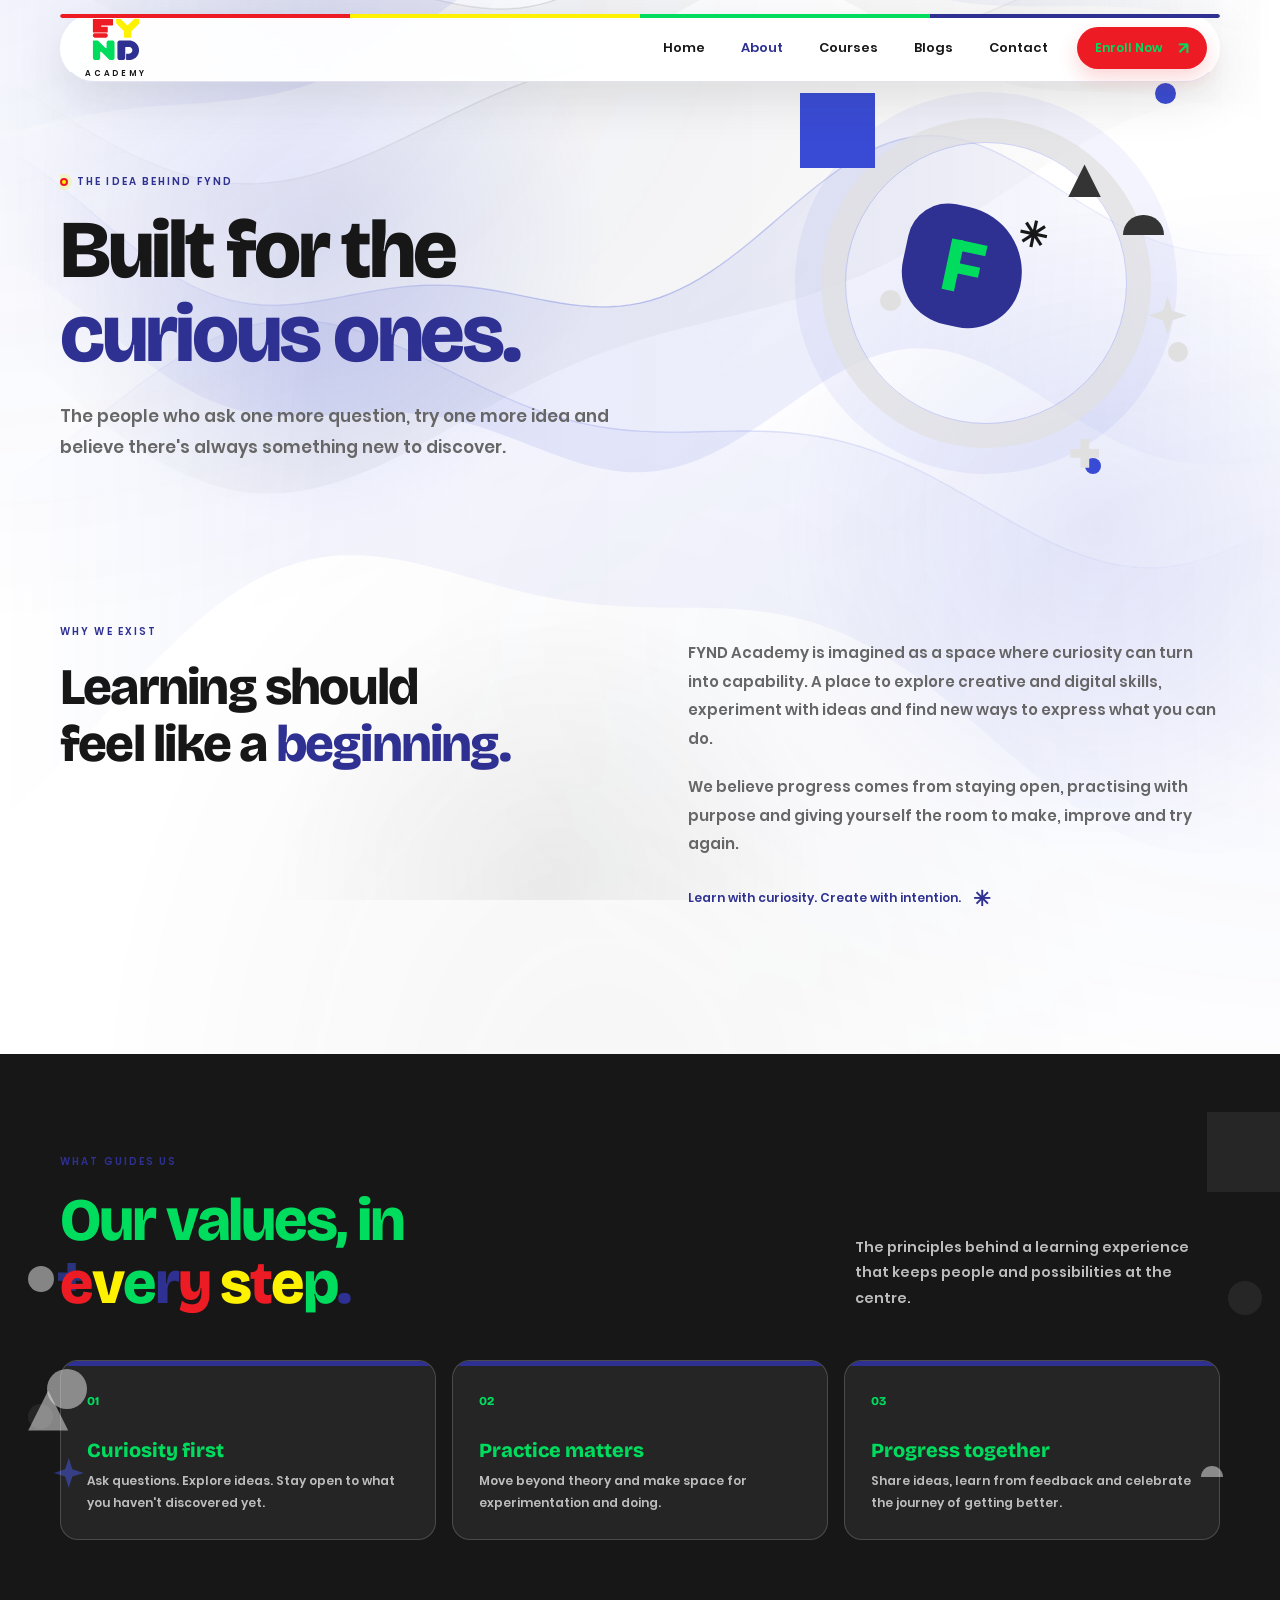
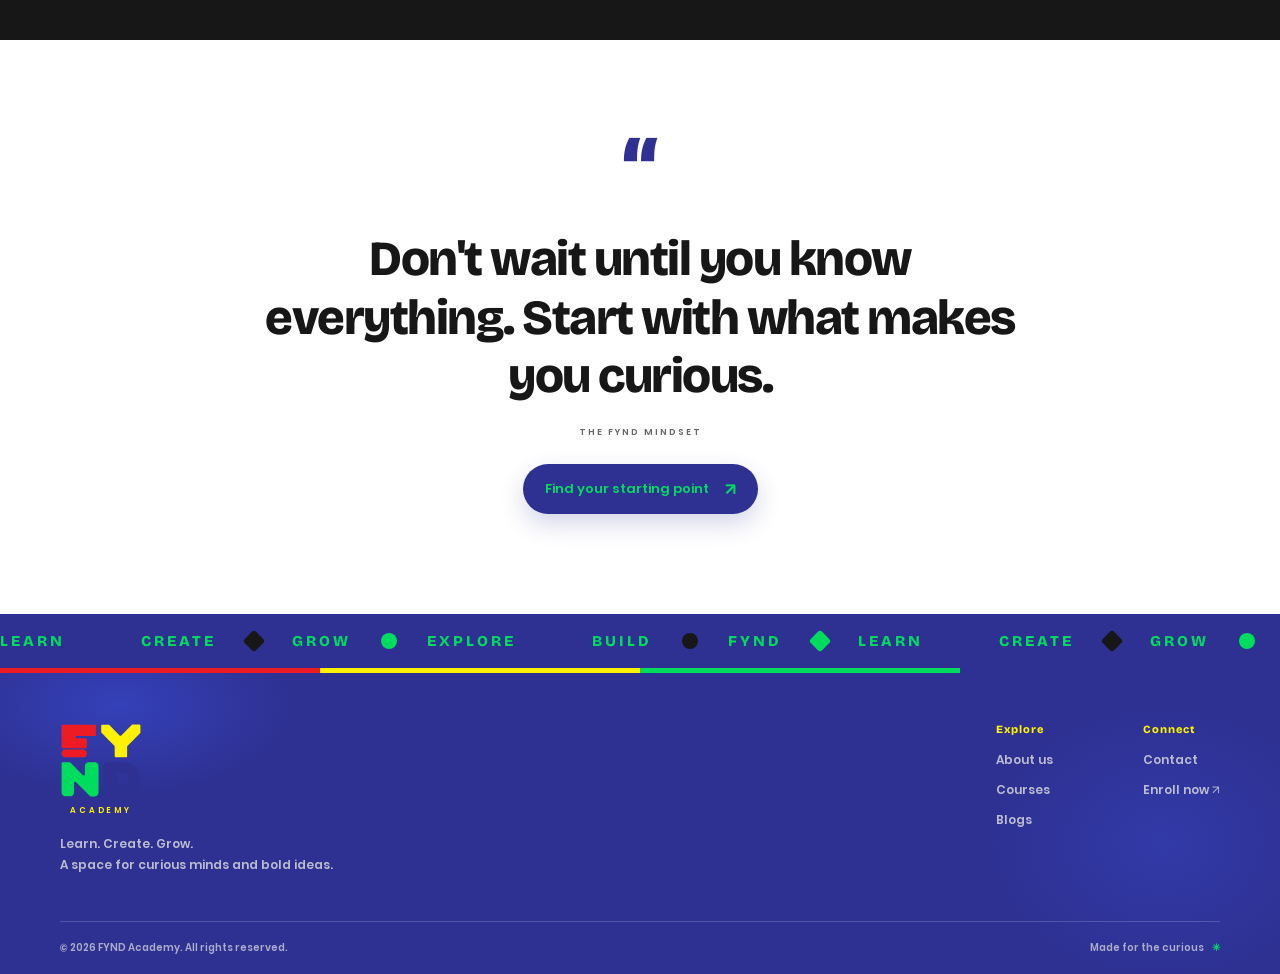
==== commit 615f7d2b: "Set browser theme colour to FYND Academy indigo" ====
--- a/about.html
+++ b/about.html
@@ -2,7 +2,7 @@
 <html lang="en">
 <head>
   <meta charset="utf-8"><meta name="viewport" content="width=device-width, initial-scale=1">
-  <meta name="theme-color" content="#24113f"><meta name="description" content="Discover the thinking behind FYND Academy: curious minds, practical learning and creative growth.">
+  <meta name="theme-color" content="#2E3192"><meta name="description" content="Discover the thinking behind FYND Academy: curious minds, practical learning and creative growth.">
   <link rel="canonical" href="https://fynd-academy-fynd10.vercel.app/about.html"><link rel="icon" href="assets/favicon.svg" type="image/svg+xml">
   <link rel="preconnect" href="https://fonts.googleapis.com"><link rel="preconnect" href="https://fonts.gstatic.com" crossorigin><link href="https://fonts.googleapis.com/css2?family=DM+Sans:wght@400;500;600;700&family=Bricolage+Grotesque:opsz,wght@12..96,400..800&display=swap" rel="stylesheet">
   <meta property="og:type" content="website"><meta property="og:title" content="About FYND Academy"><meta property="og:description" content="A creative space for curious minds and practical learning.">
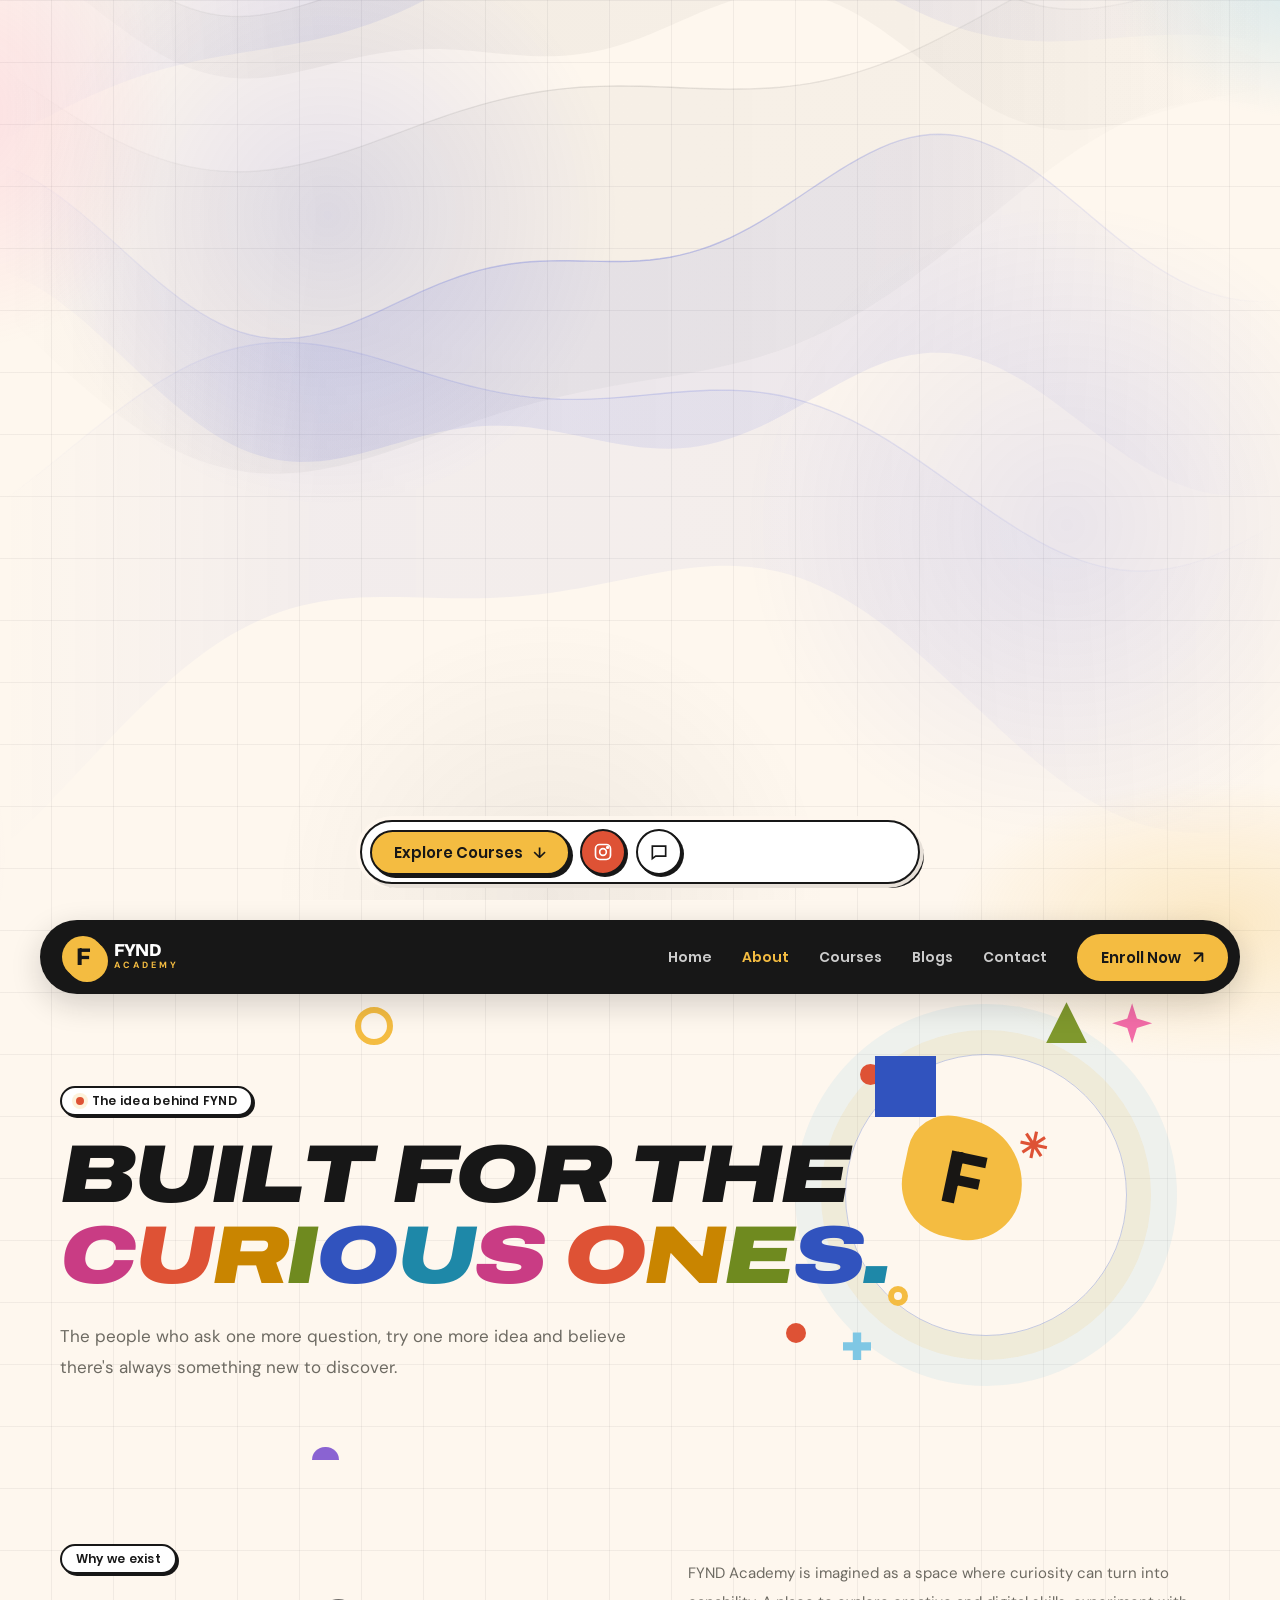
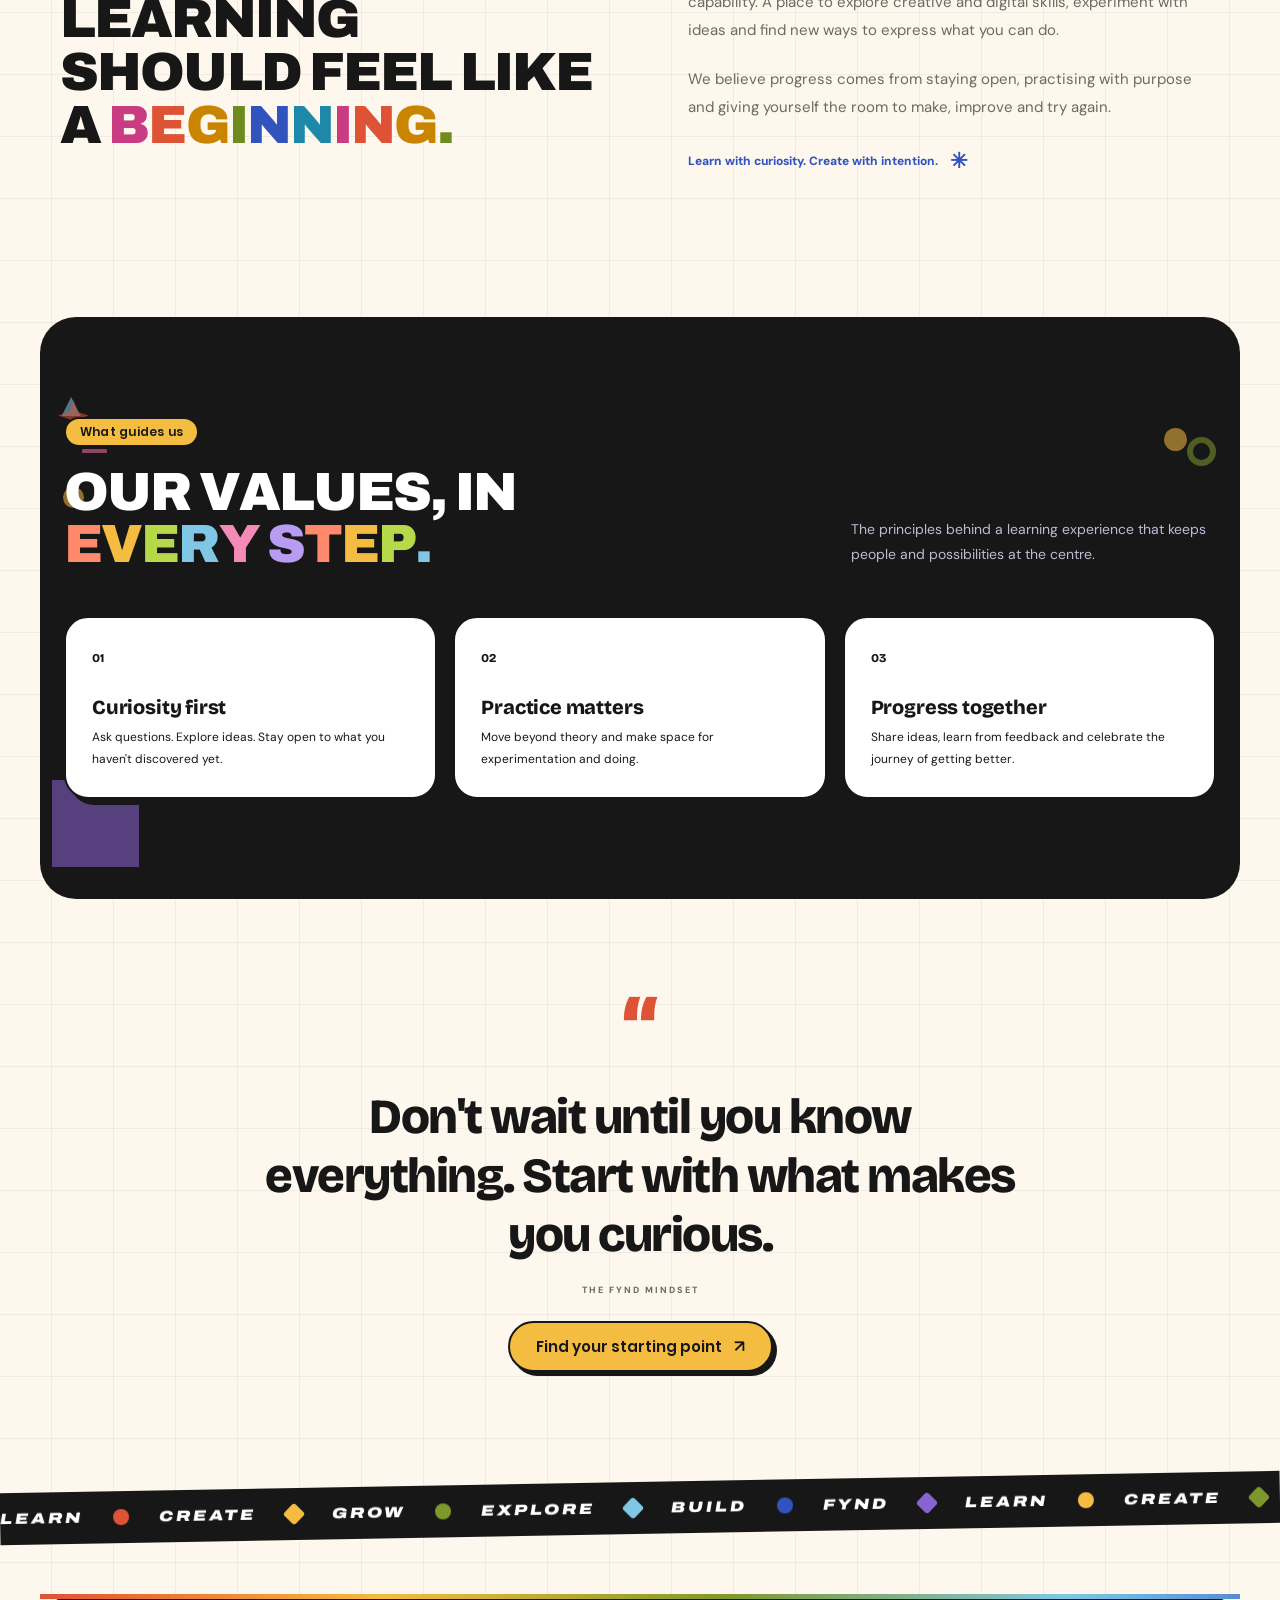
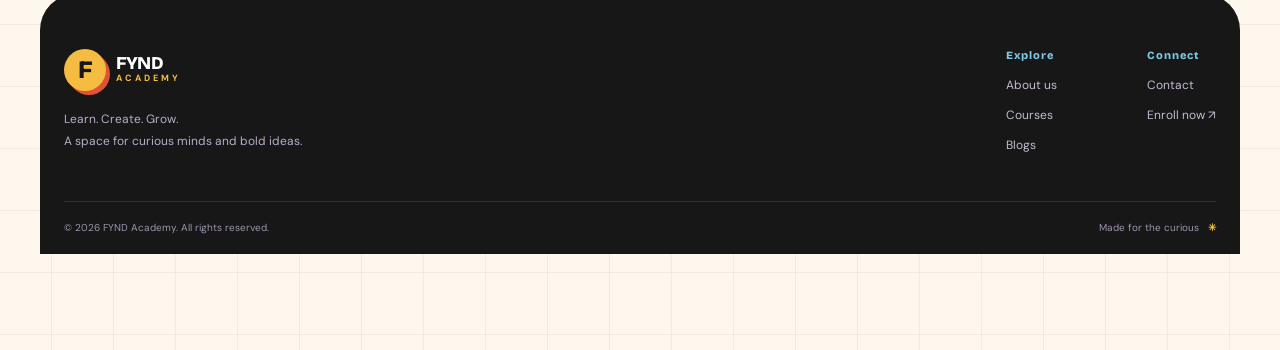
==== commit 432faa25: "Restyle site in bold grid-paper style with FYND palette Add bold.css layer: grid background, black p" ====
--- a/about.html
+++ b/about.html
@@ -2,21 +2,23 @@
 <html lang="en">
 <head>
   <meta charset="utf-8"><meta name="viewport" content="width=device-width, initial-scale=1">
-  <meta name="theme-color" content="#2E3192"><meta name="description" content="Discover the thinking behind FYND Academy: curious minds, practical learning and creative growth.">
+  <meta name="theme-color" content="#24113f"><meta name="description" content="Discover the thinking behind FYND Academy: curious minds, practical learning and creative growth.">
   <link rel="canonical" href="https://fynd-academy-fynd10.vercel.app/about.html"><link rel="icon" href="assets/favicon.svg" type="image/svg+xml">
   <link rel="preconnect" href="https://fonts.googleapis.com"><link rel="preconnect" href="https://fonts.gstatic.com" crossorigin><link href="https://fonts.googleapis.com/css2?family=DM+Sans:wght@400;500;600;700&family=Bricolage+Grotesque:opsz,wght@12..96,400..800&display=swap" rel="stylesheet">
   <meta property="og:type" content="website"><meta property="og:title" content="About FYND Academy"><meta property="og:description" content="A creative space for curious minds and practical learning.">
-  <title>About FYND Academy | Our Story & Approach</title><link rel="stylesheet" href="styles.css"><script src="script.js" defer></script>
+  <title>About FYND Academy | Our Story & Approach</title><link href="https://fonts.googleapis.com/css2?family=Archivo:ital,wdth,wght@1,125,800;1,125,900&display=swap" rel="stylesheet">
+  <link rel="stylesheet" href="styles.css"><link rel="stylesheet" href="bold.css"><script src="script.js" defer></script>
 </head>
 <body>
 <a class="skip-link" href="#main">Skip to content</a>
-<header class="site-header"><a class="brand" href="index.html" aria-label="FYND Academy home"><img class="brand-logo brand-logo--header" src="assets/fynd-academy-logo.svg" alt="" aria-hidden="true"><span class="brand-caption">ACADEMY</span></a><button class="menu-toggle" type="button" aria-label="Open navigation" aria-expanded="false" aria-controls="primary-nav"><span></span><span></span></button><nav class="primary-nav" id="primary-nav" aria-label="Main navigation"><a href="index.html">Home</a><a href="about.html" aria-current="page">About</a><a href="courses.html">Courses</a><a href="blogs.html">Blogs</a><a href="contact.html">Contact</a><button class="button button--nav" type="button" data-open-enroll>Enroll Now <span>↗</span></button></nav></header>
+<header class="site-header"><a class="brand" href="index.html" aria-label="FYND Academy home"><span class="brand-mark">F</span><span class="brand-name">FYND<span>ACADEMY</span></span></a><button class="menu-toggle" type="button" aria-label="Open navigation" aria-expanded="false" aria-controls="primary-nav"><span></span><span></span></button><nav class="primary-nav" id="primary-nav" aria-label="Main navigation"><a href="index.html">Home</a><a href="about.html" aria-current="page">About</a><a href="courses.html">Courses</a><a href="blogs.html">Blogs</a><a href="contact.html">Contact</a><button class="button button--nav" type="button" data-open-enroll>Enroll Now <span>↗</span></button></nav></header>
 <main id="main">
   <section class="inner-hero section-wrap"><p class="eyebrow"><span class="eyebrow-dot"></span> The idea behind FYND</p><h1>Built for the<br><span class="text-gradient">curious ones.</span></h1><p class="inner-lead">The people who ask one more question, try one more idea and believe there's always something new to discover.</p><div class="inner-hero-mark" aria-hidden="true"><span>F</span><b>✳</b></div></section>
   <section class="section section-wrap story-grid"><div><p class="eyebrow">Why we exist</p><h2>Learning should feel like a <span class="text-gradient">beginning.</span></h2></div><div class="story-copy"><p>FYND Academy is imagined as a space where curiosity can turn into capability. A place to explore creative and digital skills, experiment with ideas and find new ways to express what you can do.</p><p>We believe progress comes from staying open, practising with purpose and giving yourself the room to make, improve and try again.</p><p class="text-link">Learn with curiosity. Create with intention. <span>✳</span></p></div></section>
   <section class="values-section"><div class="section-wrap"><div class="section-heading"><div><p class="eyebrow eyebrow--light">What guides us</p><h2>Our values, in<br><span>every step.</span></h2></div><p class="section-intro section-intro--light">The principles behind a learning experience that keeps people and possibilities at the centre.</p></div><div class="value-grid"><article><span>01</span><h3>Curiosity first</h3><p>Ask questions. Explore ideas. Stay open to what you haven't discovered yet.</p></article><article><span>02</span><h3>Practice matters</h3><p>Move beyond theory and make space for experimentation and doing.</p></article><article><span>03</span><h3>Progress together</h3><p>Share ideas, learn from feedback and celebrate the journey of getting better.</p></article></div></div></section>
   <section class="section section-wrap quote-section"><span class="quote-mark">“</span><blockquote>Don't wait until you know everything. Start with what makes you curious.</blockquote><p>THE FYND MINDSET</p><button class="button" type="button" data-open-enroll>Find your starting point <span>↗</span></button></section>
 </main>
-<footer class="site-footer"><div class="footer-main section-wrap"><div><a class="brand brand--footer" href="index.html" aria-label="FYND Academy home"><img class="brand-logo brand-logo--footer" src="assets/fynd-academy-logo.svg" alt="" aria-hidden="true"><span class="brand-caption">ACADEMY</span></a><p>Learn. Create. Grow.<br>A space for curious minds and bold ideas.</p></div><div class="footer-links"><div><b>Explore</b><a href="about.html">About us</a><a href="courses.html">Courses</a><a href="blogs.html">Blogs</a></div><div><b>Connect</b><a href="contact.html">Contact</a><button type="button" data-open-enroll>Enroll now ↗</button></div></div></div><div class="footer-bottom section-wrap"><span>© <span data-year>2026</span> FYND Academy. All rights reserved.</span><span>Made for the curious <b>✳</b></span></div></footer>
+  <div class="action-bar" aria-label="Quick actions"><a class="action-bar-main" href="courses.html#digital-marketing">Explore Courses <span aria-hidden="true">↓</span></a><a class="action-bar-icon action-bar-icon--ig" href="https://www.instagram.com/fyndbiz.academy/" target="_blank" rel="noopener noreferrer" aria-label="FYND ACADEMY on Instagram"><svg viewBox="0 0 24 24" width="20" height="20" fill="none" stroke="currentColor" stroke-width="2" aria-hidden="true"><rect x="3" y="3" width="18" height="18" rx="5"/><circle cx="12" cy="12" r="4"/><circle cx="17.5" cy="6.5" r="1" fill="currentColor"/></svg></a><a class="action-bar-icon" href="contact.html" aria-label="Contact FYND ACADEMY"><svg viewBox="0 0 24 24" width="20" height="20" fill="none" stroke="currentColor" stroke-width="2" aria-hidden="true"><path d="M4 5h16v12H8l-4 3z"/></svg></a></div>
+  <footer class="site-footer"><div class="footer-main section-wrap"><div><a class="brand brand--footer" href="index.html"><span class="brand-mark">F</span><span class="brand-name">FYND<span>ACADEMY</span></span></a><p>Learn. Create. Grow.<br>A space for curious minds and bold ideas.</p></div><div class="footer-links"><div><b>Explore</b><a href="about.html">About us</a><a href="courses.html">Courses</a><a href="blogs.html">Blogs</a></div><div><b>Connect</b><a href="contact.html">Contact</a><button type="button" data-open-enroll>Enroll now ↗</button></div></div></div><div class="footer-bottom section-wrap"><span>© <span data-year>2026</span> FYND Academy. All rights reserved.</span><span>Made for the curious <b>✳</b></span></div></footer>
 <dialog class="enroll-dialog" aria-labelledby="enroll-title"><button class="dialog-close" type="button" aria-label="Close enrollment form" data-close-enroll>×</button><p class="eyebrow">Your next chapter</p><h2 id="enroll-title">Let's get you <span class="text-gradient">started.</span></h2><p>Tell us a little about yourself and the learning path you're interested in.</p><form class="enroll-form" data-demo-form><label>Your name<input name="name" autocomplete="name" required placeholder="Enter your full name"></label><label>Phone number<input name="phone" type="tel" autocomplete="tel" inputmode="tel" required placeholder="Your mobile number"></label><label>Email address<input name="email" type="email" autocomplete="email" placeholder="you@example.com"></label><label>Interested course<select name="course" required><option value="">Choose a learning path</option><option>Digital Marketing</option><option>Graphic Design</option><option>Video Editing</option><option>Web Development</option><option>UI/UX Design</option><option>Photography</option><option>Not sure yet</option></select></label><button class="button" type="submit">Send enquiry <span>↗</span></button><p class="form-notice" role="status">Demo form: submissions are not sent or stored yet.</p></form></dialog>
 </body></html>
--- a/styles.css
+++ b/styles.css
@@ -1,5 +1,12 @@
 /* FYND Academy — responsive brand system */
-:root{--ink:#181614;--muted:#6d6a62;--purple:#3153BE;--purple-dark:#171717;--lime:#F4BC41;--peach:#DE5235;--blue:#7FC7E4;--paper:#FEF7EE;--white:#fff;--line:#eadfd0;--shadow:0 22px 70px rgba(23,23,23,.13);--radius:26px;--coral:#DE5235;--gold:#F4BC41;--olive:#7F982D;--royal:#3153BE;--sky:#7FC7E4;--cream:#FEF7EE;--font-display:"Manrope",Arial,sans-serif;--font-body:"Poppins SemiBold","DM Sans",Arial,sans-serif}
+@font-face {
+  font-family: "Poppins";
+  src: url("assets/fonts/poppins.semibold.ttf") format("truetype");
+  font-weight: 600;
+  font-style: normal;
+  font-display: swap;
+}
+:root{--ink:#181614;--muted:#6d6a62;--purple:#3153BE;--purple-dark:#171717;--lime:#F4BC41;--peach:#DE5235;--blue:#7FC7E4;--paper:#FEF7EE;--white:#fff;--line:#eadfd0;--shadow:0 22px 70px rgba(23,23,23,.13);--radius:26px;--coral:#DE5235;--gold:#F4BC41;--olive:#7F982D;--royal:#3153BE;--sky:#7FC7E4;--cream:#FEF7EE;--font-display:"Poppins","Segoe UI",Arial,sans-serif;--font-body:"DM Sans","Segoe UI",Arial,sans-serif}
 *{box-sizing:border-box}html{scroll-behavior:smooth;scroll-padding-top:100px}body{margin:0;background:var(--paper);color:var(--ink);font:16px/1.65 var(--font-body),sans-serif;-webkit-font-smoothing:antialiased}body:has(.enroll-dialog[open]){overflow:hidden}a{color:inherit}button,input,select,textarea{font:inherit}button{cursor:pointer}button:focus-visible,a:focus-visible,input:focus-visible,select:focus-visible,textarea:focus-visible{outline:3px solid #9f85ff;outline-offset:3px}::selection{background:var(--lime);color:var(--purple-dark)}.skip-link{position:absolute;left:16px;top:-60px;background:var(--lime);color:var(--purple-dark);padding:10px 16px;border-radius:10px;z-index:20}.skip-link:focus{top:12px}.section-wrap{width:min(1160px,calc(100% - 48px));margin-inline:auto}.site-header{height:82px;padding:0 max(24px,calc((100vw - 1160px)/2));display:flex;align-items:center;justify-content:space-between;gap:30px;background:rgba(251,250,255,.92);backdrop-filter:blur(16px);-webkit-backdrop-filter:blur(16px);border-bottom:1px solid rgba(36,17,63,.07);position:sticky;top:0;z-index:10}.brand{display:inline-flex;align-items:center;gap:10px;text-decoration:none;flex-shrink:0}.brand-mark{width:42px;height:42px;display:grid;place-items:center;background:var(--purple-dark);color:var(--lime);font:800 25px/1 var(--font-display);border-radius:14px;transform:rotate(-5deg)}.brand-name{display:flex;flex-direction:column;font:800 18px/.95 var(--font-display);letter-spacing:-.8px}.brand-name span{font:700 9px/1.5 var(--font-body);letter-spacing:3px;color:var(--muted)}.primary-nav{display:flex;align-items:center;gap:30px}.primary-nav>a{position:relative;text-decoration:none;font-size:13px;font-weight:700;color:#625a6f;transition:color .2s}.primary-nav>a:hover,.primary-nav>a[aria-current=page]{color:var(--purple)}.primary-nav>a[aria-current=page]:after{content:"";position:absolute;left:0;right:0;bottom:-10px;height:2px;border-radius:4px;background:var(--purple)}.button{border:0;display:inline-flex;align-items:center;justify-content:center;gap:16px;padding:15px 22px;border-radius:999px;background:var(--purple);color:#fff;text-decoration:none;font:700 13px var(--font-body);box-shadow:0 10px 24px rgba(117,69,239,.2);transition:transform .2s,box-shadow .2s,background .2s}.button:hover{transform:translateY(-3px);box-shadow:0 14px 30px rgba(117,69,239,.28);background:#6533df}.button span{font-size:17px;line-height:1}.button--nav{padding:12px 18px;font-size:12px}.button--light{background:#fff;color:var(--purple-dark);box-shadow:none;border:1px solid rgba(36,17,63,.12)}.button--light:hover{background:var(--lime);color:var(--purple-dark);box-shadow:none}.button--lime{background:var(--lime);color:var(--purple-dark);box-shadow:none}.button--lime:hover{background:#ecff9d;color:var(--purple-dark);box-shadow:0 12px 30px rgba(223,255,112,.15)}.menu-toggle{display:none;width:44px;height:44px;border:1px solid var(--line);border-radius:14px;background:#fff;align-items:center;justify-content:center;flex-direction:column;gap:5px}.menu-toggle span{width:17px;height:2px;background:var(--purple-dark);border-radius:4px;transition:transform .2s}
 .hero{min-height:620px;display:grid;grid-template-columns:1.03fr .97fr;align-items:center;gap:36px;padding-block:76px 88px}.hero-copy{position:relative;z-index:1}.eyebrow{display:flex;align-items:center;gap:9px;margin:0 0 19px;color:var(--purple);font:800 10px var(--font-body);letter-spacing:2.1px;text-transform:uppercase}.eyebrow-dot{width:8px;height:8px;background:var(--lime);border:2px solid var(--purple);border-radius:50%;box-shadow:0 0 0 4px rgba(117,69,239,.09)}h1,h2,h3,p{margin-top:0}.hero h1,.inner-hero h1{font:800 clamp(54px,6.2vw,82px)/1.02 var(--font-display);letter-spacing:-5px;margin:0 0 25px}.text-gradient{background:linear-gradient(100deg,#7545ef 5%,#a14ef5 55%,#f078a1 100%);-webkit-background-clip:text;background-clip:text;color:transparent}.hero-lead,.inner-lead{font-size:17px;line-height:1.8;color:var(--muted);max-width:540px;margin-bottom:27px}.hero-actions{display:flex;gap:12px;flex-wrap:wrap}.hero-note{display:flex;align-items:center;gap:12px;margin-top:35px;color:#81788d;font-size:11px;font-weight:600;letter-spacing:.3px}.note-stars{color:var(--purple);font-size:16px;letter-spacing:3px}.hero-art{height:440px;position:relative;display:grid;place-items:center;isolation:isolate}.hero-art:before{content:"";position:absolute;width:360px;height:360px;border-radius:50%;background:linear-gradient(140deg,#d9c7ff,#a88cff);z-index:-2;box-shadow:0 40px 90px rgba(117,69,239,.18)}.hero-art:after{content:"";position:absolute;width:425px;height:425px;border:1px dashed rgba(117,69,239,.35);border-radius:50%;z-index:-2}.art-orbit{position:absolute;border:1px solid rgba(36,17,63,.14);border-radius:50%;transform:rotate(-22deg)}.art-orbit--one{width:500px;height:180px}.art-orbit--two{width:480px;height:250px;transform:rotate(55deg)}.art-sun{width:240px;height:240px;border-radius:46% 54% 58% 42%/46% 41% 59% 54%;background:var(--lime);display:grid;place-items:center;position:relative;transform:rotate(-8deg);box-shadow:0 22px 50px rgba(36,17,63,.17)}.art-sun span{font:800 31px/.98 var(--font-display);letter-spacing:-1.8px;text-align:center;transform:rotate(8deg);color:var(--purple-dark)}.art-sun i{position:absolute;right:18px;top:20px;font-size:33px;font-style:normal;color:var(--purple);transform:rotate(8deg)}.art-sticker{position:absolute;z-index:2;padding:13px 17px;font:800 11px/1.2 var(--font-display);letter-spacing:1px;box-shadow:0 15px 35px rgba(36,17,63,.15)}.art-sticker--top{background:#fff;color:var(--purple);top:45px;left:16px;transform:rotate(-9deg);border-radius:5px}.art-sticker--side{background:var(--peach);color:var(--purple-dark);right:3px;bottom:90px;transform:rotate(8deg);border-radius:5px}.art-sticker--side b{font-size:19px;margin-left:8px}.art-star{position:absolute;color:var(--purple-dark);font-size:40px}.art-star--one{top:70px;right:68px}.art-star--two{bottom:40px;left:65px;color:#fff;font-size:52px}.art-caption{position:absolute;bottom:3px;font-size:9px;font-weight:800;letter-spacing:2px;color:#766a8b}.art-caption span{color:var(--purple)}
 .ticker{overflow:hidden;background:var(--purple-dark);color:var(--lime);white-space:nowrap;padding:16px 0}.ticker-track{display:flex;align-items:center;justify-content:space-around;gap:36px;min-width:max-content;font:800 11px var(--font-display);letter-spacing:2px}.ticker-track b{color:var(--peach);font-size:17px}.section{padding-block:112px}.section-heading{display:flex;justify-content:space-between;gap:45px;align-items:end;margin-bottom:38px}.section-heading h2,.section h2{font:800 clamp(38px,4.3vw,57px)/1.07 var(--font-display);letter-spacing:-2.5px;margin:0}.section-intro{max-width:365px;color:var(--muted);font-size:14px;line-height:1.8;margin:0 0 4px}.course-grid{display:grid;grid-template-columns:repeat(4,1fr);gap:16px}.course-card{min-height:320px;border-radius:22px;padding:23px;display:flex;flex-direction:column;align-items:flex-start;position:relative;overflow:hidden;text-decoration:none;transition:transform .22s,box-shadow .22s}.course-card:hover{transform:translateY(-7px);box-shadow:var(--shadow)}.course-card[hidden],.blog-card[hidden]{display:none!important}.course-card:before{content:"";position:absolute;width:170px;height:170px;border:1px solid currentColor;border-radius:50%;right:-92px;top:80px;opacity:.16;box-shadow:0 0 0 20px rgba(255,255,255,.12),0 0 0 42px rgba(255,255,255,.1)}.course-card--violet{background:#ded0ff;color:#2e1758}.course-card--peach{background:#ffbba9;color:#4b2030}.course-card--lime{background:#e4f78e;color:#283315}.course-card--blue{background:#b8d1ff;color:#1b2d56}.course-card--pink{background:#ffd1e6;color:#51253f}.course-card--cream{background:#f0e9dd;color:#41372b}.course-index{font-size:9px;font-weight:800;letter-spacing:1.7px;opacity:.72}.course-icon{margin:23px 0 12px;display:grid;place-items:center;width:43px;height:43px;border-radius:14px;background:rgba(255,255,255,.48);font-size:22px}.course-card h2,.course-card h3{font:800 27px/1.06 var(--font-display);letter-spacing:-1px;margin:0 0 10px;position:relative}.course-card p{font-size:12px;line-height:1.6;max-width:220px;opacity:.8;margin-bottom:18px}.card-link{display:flex;align-items:center;gap:12px;margin-top:auto;font-size:11px;font-weight:800;position:relative}.card-link b{font-size:18px}.center-action{text-align:center;margin-top:32px}.text-link{display:inline-flex;align-items:center;gap:12px;color:var(--purple);font-size:13px;font-weight:800;text-decoration:none}.text-link span{font-size:21px;transition:transform .2s}.text-link:hover span{transform:translateX(5px)}
@@ -240,7 +247,7 @@
 html.motion-ready .course-card.reveal-item.is-visible,html.motion-ready .value-grid article.reveal-item.is-visible,html.motion-ready .blog-card.reveal-item.is-visible{translate:0 0;scale:1;rotate:0deg}
 .course-card,.value-grid article{transform:perspective(900px) rotateX(var(--rx,0deg)) rotateY(var(--ry,0deg));transform-style:flat}
 .course-card:hover{transform:perspective(900px) translateY(-8px) rotateX(var(--rx,0deg)) rotateY(var(--ry,0deg))}
-.course-card:after{content:"";position:absolute;inset:0;background:linear-gradient(115deg,transparent 35%,rgba(255,255,255,.38) 50%,transparent 65%);transform:translateX(-120%);transition:transform .8s ease;pointer-events:none}
+.course-card:after{content:\"\";position:absolute;inset:0;background:linear-gradient(115deg,transparent 35%,rgba(255,255,255,.38) 50%,transparent 65%);transform:translateX(-120%);transition:transform .8s ease;pointer-events:none}
 .course-card:hover:after{transform:translateX(120%)}
 .course-icon{animation:fynd-bob-c 3.8s ease-in-out infinite alternate}
 @keyframes fynd-bob-c{from{transform:translateY(0) rotate(-4deg)}to{transform:translateY(-5px) rotate(5deg)}}
@@ -248,7 +255,7 @@
 .card-link b{display:inline-block;transition:transform .3s cubic-bezier(.3,1.6,.5,1)}
 .course-card:hover .card-link b{transform:translate(4px,-4px) scale(1.2)}
 .value-grid article{position:relative;overflow:hidden;transition:transform .25s ease,border-color .25s}
-.value-grid article:before{content:"";position:absolute;left:0;right:0;top:0;height:5px;background:var(--a)}
+.value-grid article:before{content:\"\";position:absolute;left:0;right:0;top:0;height:5px;background:var(--a)}
 .value-grid article:nth-child(1){--a:#FF8A6B}.value-grid article:nth-child(2){--a:#F4BC41}.value-grid article:nth-child(3){--a:#7FC7E4}
 .value-grid article>span{color:var(--a)}
 .value-grid article:hover{transform:perspective(900px) translateY(-6px) rotateX(var(--rx,0deg)) rotateY(var(--ry,0deg));border-color:var(--a)}
@@ -282,7 +289,7 @@
 .contact-orbit b{animation:fynd-spin 8s linear infinite}
 .contact-note span{display:inline-block;animation:fynd-bob-c 2.4s ease-in-out infinite alternate}
 .contact-form-panel{position:relative}
-.contact-form-panel:before{content:"";position:absolute;left:24px;right:24px;top:0;height:5px;border-radius:0 0 6px 6px;background:var(--rainbow);background-size:200% 100%;animation:fynd-stripe 7s linear infinite}
+.contact-form-panel:before{content:\"\";position:absolute;left:24px;right:24px;top:0;height:5px;border-radius:0 0 6px 6px;background:var(--rainbow);background-size:200% 100%;animation:fynd-stripe 7s linear infinite}
 .contact-form label,.enroll-form label{transition:color .2s,transform .2s}
 .contact-form label:focus-within,.enroll-form label:focus-within{color:var(--coral);transform:translateX(3px)}
 .contact-form input:focus,.contact-form select:focus,.contact-form textarea:focus,.enroll-form input:focus,.enroll-form select:focus{border-color:var(--coral);box-shadow:0 0 0 4px rgba(222,82,53,.14)}
@@ -438,704 +445,3 @@
  .module-card,.why-card,.role-tags span,.audience-list>div,.faq-item p{transition:none!important;animation:none!important}
  .module-card:hover,.why-card:hover,.role-tags span:hover{transform:none}
 }
-
-
-/* Locally hosted secondary typeface supplied for FYND Academy */
-@font-face{
-  font-family:"Poppins SemiBold";
-  src:url("assets/poppins-semibold.woff2") format("woff2");
-  font-style:normal;
-  font-weight:600;
-  font-display:swap;
-}
-:root{--font-body:"Poppins SemiBold","DM Sans",Arial,sans-serif}
-
-
-/* Homepage hero is copy-led: removed the right-side orbit illustration. */
-.seo-hero{grid-template-columns:minmax(0,1fr);min-height:590px}
-.seo-hero .hero-copy{max-width:980px}
-.seo-hero .hero-art{display:none!important}
-@media(min-width:721px){
-  .seo-hero{padding-block:78px 82px}
-  .seo-hero-title{max-width:920px}
-}
-
-
-/* ===== FYND Academy monochrome + royal blue brand palette ===== */
-:root{
-  --ink:#343434;
-  --muted:#343434;
-  --purple:#394BD4;
-  --purple-dark:#343434;
-  --lime:#E0E0E0;
-  --peach:#394BD4;
-  --blue:#E0E0E0;
-  --paper:#E0E0E0;
-  --white:#E0E0E0;
-  --line:rgba(52,52,52,.18);
-  --shadow:0 22px 70px rgba(52,52,52,.14);
-  --coral:#394BD4;
-  --gold:#E0E0E0;
-  --olive:#343434;
-  --royal:#394BD4;
-  --sky:#E0E0E0;
-  --cream:#E0E0E0;
-  --pink:#E0E0E0;
-  --violet:#394BD4;
-  --p0:#394BD4;--p1:#E0E0E0;--p2:#343434;--p3:#E0E0E0;--p4:#394BD4;--p5:#343434;--p6:#E0E0E0;
-  --t1:#394BD4;--t2:#343434;--t3:#E0E0E0;--t4:#394BD4;--t5:#343434;--t6:#E0E0E0;
-  --rainbow:linear-gradient(90deg,#394BD4 0%,#E0E0E0 33.33%,#343434 66.66%,#394BD4 100%);
-}
-body{background:var(--paper);color:var(--ink)}
-.site-header{background:rgba(224,224,224,.96);border-bottom-color:rgba(52,52,52,.2)}
-.site-header:after,.site-footer:before,.contact-form-panel:before{background:var(--rainbow)}
-.brand-mark{background:var(--royal);color:var(--sky);box-shadow:4px 4px 0 var(--ink)}
-.brand-name span{color:var(--ink)}
-.primary-nav>a{color:var(--ink)}
-.primary-nav>a:hover,.primary-nav>a[aria-current=page]{color:var(--royal)}
-.primary-nav>a[aria-current=page]:after{background:var(--royal)}
-.button{background:var(--royal);color:var(--sky);box-shadow:0 10px 24px rgba(57,75,212,.2)}
-.button:hover{background:var(--ink);color:var(--sky);box-shadow:0 14px 30px rgba(52,52,52,.2)}
-.button--nav{background:var(--royal);color:var(--sky)}
-.button--nav:hover{background:var(--ink)}
-.button--light,.button--white{background:var(--sky);color:var(--ink);border:1px solid rgba(52,52,52,.2);box-shadow:none}
-.button--light:hover,.button--white:hover{background:var(--ink);color:var(--sky)}
-.button--lime{background:var(--sky);color:var(--ink);border:1px solid rgba(52,52,52,.18);box-shadow:none}
-.button--lime:hover{background:var(--ink);color:var(--sky)}
-.eyebrow,.text-link,.read-label,.blog-meta{color:var(--royal)}
-.eyebrow-dot{background:var(--sky);border-color:var(--royal);box-shadow:0 0 0 4px rgba(57,75,212,.12)}
-.text-gradient{background:linear-gradient(100deg,#394BD4 0%,#343434 52%,#394BD4 100%);background-size:200% 100%;-webkit-background-clip:text;background-clip:text;color:transparent}
-.hero:before{background:linear-gradient(115deg,rgba(57,75,212,.09),rgba(224,224,224,.7) 45%,rgba(52,52,52,.08))}
-.hero-art:before{background:linear-gradient(140deg,#394BD4,#E0E0E0);box-shadow:0 40px 90px rgba(57,75,212,.14)}
-.hero-art:after,.art-orbit{border-color:rgba(52,52,52,.22)}
-.art-sun{background:var(--royal);box-shadow:0 22px 50px rgba(57,75,212,.2)}
-.art-sun span{color:var(--sky)}.art-sun i{color:var(--sky)}
-.art-sticker--top{background:var(--ink);color:var(--sky)}
-.art-sticker--side{background:var(--sky);color:var(--ink)}
-.art-star--one,.art-star--two{color:var(--royal)}
-.art-caption{color:var(--ink)}.art-caption span{color:var(--royal)}
-.ticker{background:var(--royal);color:var(--sky)}
-.ticker-track b{color:var(--sky)}
-.ticker-track span:nth-of-type(6n+1),.ticker-track span:nth-of-type(6n+2),.ticker-track span:nth-of-type(6n+3),.ticker-track span:nth-of-type(6n+4),.ticker-track span:nth-of-type(6n+5),.ticker-track span:nth-of-type(6n+6){color:var(--sky)}
-.course-card--violet{background:var(--royal);color:var(--sky)}
-.course-card--peach{background:var(--ink);color:var(--sky)}
-.course-card--lime{background:var(--sky);color:var(--ink);border:1px solid rgba(52,52,52,.18)}
-.course-card--blue{background:var(--royal);color:var(--sky)}
-.course-card--pink{background:var(--ink);color:var(--sky)}
-.course-card--cream{background:var(--sky);color:var(--ink);border:1px solid rgba(52,52,52,.18)}
-.course-card:before{opacity:.13}
-.process-section,.values-section,.site-footer{background:var(--ink);color:var(--sky)}
-.mini-cta,.seo-cta{background:var(--royal);color:var(--sky)}
-.eyebrow--light{color:var(--sky)}
-.process-layout h2 span,.mini-cta h2 span,.values-section h2 span,.seo-cta-inner h2 span{color:var(--sky)}
-.process-copy,.step p,.section-intro--light,.value-grid p{color:rgba(224,224,224,.82)}
-.step{border-color:rgba(224,224,224,.2)}
-.step>span,.step>b,.value-grid article>span{color:var(--sky)}
-.value-grid article{border-color:rgba(224,224,224,.2);background:rgba(224,224,224,.07)}
-.value-grid article:before{background:var(--royal)}
-.value-grid article:nth-child(1),.value-grid article:nth-child(2),.value-grid article:nth-child(3){--a:#394BD4}
-.closing-cta .cta-shape{color:rgba(57,75,212,.12)}
-.footer-main>div:first-child>p,.footer-links a,.footer-links button{color:rgba(224,224,224,.8)}
-.brand--footer .brand-mark{background:var(--royal);color:var(--sky);box-shadow:4px 4px 0 rgba(224,224,224,.5)}
-.brand--footer .brand-name{color:var(--sky)}
-.brand--footer .brand-name span,.footer-links b{color:var(--sky)}
-.footer-bottom{border-color:rgba(224,224,224,.2);color:rgba(224,224,224,.7)}
-.footer-bottom b{color:var(--sky)}
-.inner-hero:after{border-color:rgba(57,75,212,.22);box-shadow:0 0 0 24px rgba(224,224,224,.7),0 0 0 50px rgba(57,75,212,.06)}
-.inner-hero-mark{background:var(--royal);color:var(--sky)}
-.inner-hero-mark b{color:var(--ink)}
-.quote-mark{color:var(--royal)}
-.filter-chip{border-color:rgba(52,52,52,.2);background:var(--sky);color:var(--ink)}
-.filter-chip:hover,.filter-chip.is-active{background:var(--royal);border-color:var(--royal);color:var(--sky)}
-.blog-art--one,.blog-art--three{background:var(--royal);color:var(--sky)}
-.blog-art--two,.blog-art--four{background:var(--ink);color:var(--sky)}
-.blog-art span b{color:var(--sky)}
-.search-box{background:var(--sky);border-color:rgba(52,52,52,.2);color:var(--royal)}
-.contact-orbit{background:var(--royal);color:var(--sky)}
-.contact-orbit b{color:var(--ink)}
-.contact-note{background:rgba(57,75,212,.1)}
-.contact-note span{color:var(--royal)}
-.contact-note p{color:var(--ink)}
-.contact-form-panel{background:var(--sky);border-color:rgba(52,52,52,.18)}
-.contact-form input,.contact-form select,.contact-form textarea,.enroll-form input,.enroll-form select{background:var(--sky);border-color:rgba(52,52,52,.2);color:var(--ink)}
-.contact-form label,.enroll-form label{color:var(--ink)}
-.contact-form input:focus,.contact-form select:focus,.contact-form textarea:focus,.enroll-form input:focus,.enroll-form select:focus{border-color:var(--royal);box-shadow:0 0 0 4px rgba(57,75,212,.13)}
-.enroll-dialog{background:var(--sky);color:var(--ink);border-top-color:var(--royal)}
-.enroll-dialog::backdrop{background:rgba(52,52,52,.76)}
-.dialog-close{background:var(--sky);color:var(--ink);border-color:rgba(52,52,52,.2)}
-.form-notice,.small-note,.faq-heading>p:not(.eyebrow),.faq-item p{color:#343434}
-.faq-list,.faq-item{border-color:rgba(52,52,52,.2)}
-.faq-item summary:after{background:var(--royal);color:var(--sky)}
-.faq-item[open] summary:after{background:var(--ink);color:var(--sky)}
-.intro-art-back{background:linear-gradient(145deg,var(--royal),var(--sky))}
-.intro-art-card{background:var(--ink);color:var(--sky)}
-.intro-art-card b{color:var(--sky)}
-.intro-stamp{background:var(--royal);color:var(--sky)}
-.seo-modules{background:var(--sky)}
-.module-card--coral,.module-card--blue,.module-card--olive,.module-card--pink{background:var(--royal);color:var(--sky)}
-.module-card--gold,.module-card--sky,.module-card--cream{background:var(--sky);color:var(--ink);border:1px solid rgba(52,52,52,.18)}
-.module-card:after{opacity:.1}
-.why-card{background:var(--sky);border-color:rgba(52,52,52,.18)}
-.why-card:nth-child(1),.why-card:nth-child(2),.why-card:nth-child(3),.why-card:nth-child(4){--why:var(--royal)}
-.why-card:before{background:var(--why)}
-.why-icon{background:rgba(57,75,212,.1);color:var(--royal)}
-.audience-section{background:var(--ink);color:var(--sky)}
-.audience-list{border-color:rgba(224,224,224,.2)}
-.audience-list>div{border-color:rgba(224,224,224,.2)}
-.audience-list span,.audience-list b{color:var(--sky)}
-.audience-list p{color:var(--sky)}
-.outcomes-circle{background:var(--royal);color:var(--sky)}
-.outcomes-circle strong{color:var(--sky)}
-.outcomes-star,.outcomes-arrow{color:var(--royal)}
-.outcomes-arrow{background:var(--sky)}
-.role-tags span{background:var(--sky);color:var(--ink);border-color:rgba(52,52,52,.2)}
-.role-tags span:nth-child(6n+1),.role-tags span:nth-child(6n+2),.role-tags span:nth-child(6n+3),.role-tags span:nth-child(6n+4),.role-tags span:nth-child(6n+5){border-color:rgba(52,52,52,.2)}
-.role-tags span:hover{background:var(--royal);color:var(--sky)}
-.seo-cta:before,.seo-cta:after{border-color:rgba(224,224,224,.2)}
-.seo-cta-inner>div:first-child>p:not(.eyebrow){color:rgba(224,224,224,.88)}
-.seo-cta-actions .cta-contact-link{color:var(--sky)}
-.module-footer{border-color:rgba(52,52,52,.2)}
-.module-footer p{color:var(--ink)}
-.faq-item summary:after{background:var(--royal);color:var(--sky)}
-.faq-item[open] summary:after{background:var(--ink);color:var(--sky)}
-.faq-item p{color:var(--ink)}
-/* Replace the former rainbow motion colours with only the selected three brand colours. */
-@keyframes fynd-hue{0%,100%{color:#394BD4}50%{color:#343434}}
-.split .text-gradient .ch{color:var(--royal)}
-.split.is-in .text-gradient .ch{animation:fynd-pop .8s cubic-bezier(.2,1.5,.4,1) calc(var(--base,0s) + min(var(--i)*24ms,900ms)) backwards,fynd-hue 8s linear calc(var(--i)*-.4s) infinite}
-.ticker--rainbow .ticker-track span{color:var(--sky)}
-.ticker--rainbow .ticker-track i{background:var(--royal)}
-.ticker--rainbow .ticker-track i:nth-of-type(3n){background:var(--sky)}
-.ticker--rainbow .ticker-track i:nth-of-type(3n+2){background:var(--ink)}
-.confetti .cf-s{background:var(--c)}
-.burst{background:var(--c)}
-@media(prefers-reduced-motion:reduce){
-  .site-header:after,.site-footer:before,.contact-form-panel:before{animation:none;background:var(--royal)}
-}
-
-
-/* ===== Subtle branded site background ===== */
-body{
-  background-color:#E0E0E0;
-  background-image:
-    linear-gradient(rgba(52,52,52,.022) 1px,transparent 1px),
-    linear-gradient(90deg,rgba(52,52,52,.022) 1px,transparent 1px),
-    radial-gradient(ellipse at 12% 10%,rgba(57,75,212,.095),transparent 34%),
-    radial-gradient(ellipse at 88% 34%,rgba(57,75,212,.075),transparent 31%),
-    radial-gradient(ellipse at 46% 90%,rgba(52,52,52,.055),transparent 38%);
-  background-size:36px 36px,36px 36px,auto,auto,auto;
-  background-attachment:fixed;
-}
-body::before{
-  background:
-    radial-gradient(ellipse at 14% 14%,rgba(57,75,212,.10),transparent 42%),
-    radial-gradient(ellipse at 88% 64%,rgba(57,75,212,.075),transparent 40%),
-    radial-gradient(ellipse at 48% 100%,rgba(52,52,52,.07),transparent 38%);
-  opacity:.68;
-  filter:blur(4px);
-  animation:fynd-background-drift 34s ease-in-out infinite alternate;
-}
-@keyframes fynd-background-drift{
-  0%{transform:translate3d(-1%,0,0) scale(1)}
-  100%{transform:translate3d(1%,1.5%,0) scale(1.04)}
-}
-.hero:before{
-  background:
-    radial-gradient(ellipse at 16% 20%,rgba(57,75,212,.13),transparent 48%),
-    linear-gradient(120deg,rgba(224,224,224,.78),rgba(224,224,224,.48));
-  border:1px solid rgba(52,52,52,.07);
-}
-.seo-intro,.why-section,.outcomes-section,.faq-section{
-  position:relative;
-}
-.seo-intro:before,.why-section:before,.outcomes-section:before,.faq-section:before{
-  content:"";
-  position:absolute;
-  inset:22px 0;
-  z-index:-1;
-  pointer-events:none;
-  border-radius:30px;
-  background:radial-gradient(ellipse at 6% 50%,rgba(57,75,212,.055),transparent 60%);
-}
-.seo-modules{
-  background:
-    radial-gradient(ellipse at 90% 10%,rgba(57,75,212,.10),transparent 42%),
-    linear-gradient(145deg,#E0E0E0,#e8e8e8);
-}
-.why-card,.module-card--gold,.module-card--sky,.module-card--cream{
-  box-shadow:0 12px 35px rgba(52,52,52,.055);
-}
-.contact-form-panel,.enroll-dialog{
-  box-shadow:0 24px 70px rgba(52,52,52,.12);
-}
-@media(prefers-reduced-motion:reduce){
-  body::before{animation:none!important}
-}
-
-
-/* Supplied FYND wordmark: blue on light surfaces, white on charcoal footer. */
-.brand{
-  display:inline-flex;
-  flex-direction:column;
-  align-items:flex-start;
-  justify-content:center;
-  gap:2px;
-  text-decoration:none;
-  flex-shrink:0;
-}
-.brand-logo{
-  display:block;
-  width:136px;
-  height:auto;
-  max-width:100%;
-  object-fit:contain;
-}
-.brand-logo--header{width:136px}
-.brand-logo--footer{width:158px}
-.brand-caption{
-  display:block;
-  margin-left:3px;
-  color:var(--ink);
-  font:600 8px/1.15 var(--font-body);
-  letter-spacing:3.2px;
-}
-.brand--footer .brand-caption{color:var(--sky)}
-@media(max-width:720px){
-  .brand-logo--header{width:125px}
-  .brand-logo--footer{width:150px}
-}
-
-
-/* =====================================================================
-   FYND flow layer — flowing background, scroll animation, creative bits
-   Palette stays on the brand trio: royal blue / charcoal / light grey.
-   ===================================================================== */
-
-/* ---- Flowing background (canvas is drawn by script.js) ---- */
-.flow-canvas{position:fixed;inset:0;width:100%;height:100%;z-index:-3;pointer-events:none}
-.hero:before{
-  background:
-    radial-gradient(ellipse at 16% 20%,rgba(57,75,212,.14),transparent 50%),
-    linear-gradient(120deg,rgba(224,224,224,.30),rgba(224,224,224,.12));
-  background-size:140% 140%,100% 100%;
-  animation:flow-mesh 18s ease-in-out infinite alternate;
-}
-@keyframes flow-mesh{from{background-position:0% 0%,0 0}to{background-position:100% 60%,0 0}}
-.seo-modules{
-  background:
-    radial-gradient(ellipse at 90% 10%,rgba(57,75,212,.10),transparent 42%),
-    linear-gradient(145deg,rgba(224,224,224,.55),rgba(236,236,236,.45));
-}
-.why-card{background:rgba(238,238,238,.62);-webkit-backdrop-filter:blur(10px);backdrop-filter:blur(10px)}
-
-/* Cursor spotlight (fine pointers only; element created in JS) */
-.cursor-glow{position:fixed;left:0;top:0;width:540px;height:540px;margin:-270px 0 0 -270px;border-radius:50%;pointer-events:none;z-index:1;
-  background:radial-gradient(closest-side,rgba(57,75,212,.13),rgba(57,75,212,.05) 55%,transparent 72%);
-  translate:var(--cx,-999px) var(--cy,-999px);opacity:0;transition:opacity .5s}
-.cursor-glow.is-on{opacity:1}
-
-/* ---- Page curtain on load ---- */
-.page-curtain{position:fixed;inset:0;z-index:300;background:var(--royal);pointer-events:none;transform-origin:50% 0;animation:curtain-up .9s cubic-bezier(.77,0,.18,1) .05s forwards}
-.page-curtain:after{content:"";position:absolute;left:0;right:0;top:100%;height:12vh;background:var(--royal);border-radius:0 0 50% 50%/0 0 100% 100%}
-@keyframes curtain-up{to{transform:translateY(-112vh)}}
-
-/* ---- Header: hides on scroll down, returns on scroll up ---- */
-.site-header{transition:transform .45s cubic-bezier(.2,.8,.2,1),box-shadow .3s,background .3s}
-.site-header.is-scrolled{box-shadow:0 10px 40px rgba(52,52,52,.12);background:rgba(224,224,224,.88);-webkit-backdrop-filter:blur(18px) saturate(1.4);backdrop-filter:blur(18px) saturate(1.4)}
-.site-header.is-hidden{transform:translateY(-110%)}
-
-/* ---- Scroll reveal system (.sx, tagged in script.js) ---- */
-html.sx-on .sx{
-  opacity:0;filter:blur(6px);
-  transition:
-    opacity .8s ease var(--sd,0s),
-    translate 1s cubic-bezier(.16,.9,.24,1) var(--sd,0s),
-    scale 1s cubic-bezier(.16,.9,.24,1) var(--sd,0s),
-    rotate 1s cubic-bezier(.16,.9,.24,1) var(--sd,0s),
-    filter .8s ease var(--sd,0s),
-    transform .3s cubic-bezier(.2,1.2,.3,1),box-shadow .3s,background .25s,color .25s,padding .25s,border-color .25s;
-}
-html.sx-on .sx[data-sx=up]{translate:0 56px}
-html.sx-on .sx[data-sx=left]{translate:-70px 0}
-html.sx-on .sx[data-sx=right]{translate:70px 0}
-html.sx-on .sx[data-sx=zoom]{scale:.8}
-html.sx-on .sx[data-sx=pop]{scale:.6;rotate:-6deg}
-html.sx-on .sx[data-sx=flip]{translate:0 50px;rotate:-3deg;scale:.92}
-html.sx-on .sx.is-in{opacity:1;filter:none;translate:0 0;scale:1;rotate:0deg}
-
-/* ---- Hero orbit (decorative, right side of homepage hero) ---- */
-.seo-hero>.hero-orbit{--os:clamp(310px,37vw,480px);position:absolute;right:0;top:0;bottom:0;margin-block:auto;width:var(--os);height:var(--os);z-index:0;pointer-events:none}
-.ho-ring{position:absolute;border-radius:50%;border:1px solid rgba(57,75,212,.3)}
-.ho-ring--1{inset:0;border-style:dashed;animation:fynd-spin 90s linear infinite}
-.ho-ring--2{inset:13%;border-color:rgba(52,52,52,.22)}
-.ho-ring--3{inset:26%;border-color:rgba(57,75,212,.35)}
-.ho-core{position:absolute;inset:37%;border-radius:50%;display:grid;place-items:center;color:#E0E0E0;font:800 clamp(14px,1.7vw,22px)/1 var(--font-display);letter-spacing:.04em;
-  background:conic-gradient(from 0deg,#394BD4,#5b6bea,#343434,#394BD4);box-shadow:0 18px 50px rgba(57,75,212,.35);animation:ho-pulse 4.5s ease-in-out infinite}
-.ho-core:before{content:"";position:absolute;inset:-14%;border-radius:50%;border:1px solid rgba(57,75,212,.35);animation:ho-ping 4.5s ease-out infinite}
-.ho-core span{position:relative}
-@keyframes ho-pulse{50%{transform:scale(1.07)}}
-@keyframes ho-ping{from{transform:scale(.85);opacity:.9}to{transform:scale(1.5);opacity:0}}
-.ho-arm{position:absolute;border-radius:50%;rotate:var(--a,0deg);animation:fynd-spin var(--t,40s) linear infinite}
-.ho-arm--1{inset:0;--t:46s}.ho-arm--2{inset:13%;--t:34s;animation-direction:reverse}.ho-arm--3{inset:26%;--t:26s}
-.ho-chip{position:absolute;left:50%;top:0;translate:-50% -50%;rotate:calc(var(--a,0deg) * -1);padding:9px 14px;border-radius:999px;font:800 10px/1 var(--font-display);letter-spacing:1.6px;white-space:nowrap;
-  background:rgba(240,240,240,.78);color:var(--ink);border:1px solid rgba(52,52,52,.16);-webkit-backdrop-filter:blur(8px);backdrop-filter:blur(8px);box-shadow:0 10px 26px rgba(52,52,52,.12);
-  animation:fynd-spin var(--t,40s) linear infinite reverse}
-.ho-arm--2 .ho-chip{animation-direction:normal}
-.ho-chip--b{top:100%}
-.ho-chip--blue{background:var(--royal);color:#E0E0E0;border-color:transparent}
-.ho-chip--ink{background:var(--ink);color:#E0E0E0;border-color:transparent}
-.ho-arm--1 .ho-chip{--t:46s}.ho-arm--2 .ho-chip{--t:34s}.ho-arm--3 .ho-chip{--t:26s}
-@media(max-width:960px){.seo-hero>.hero-orbit{display:none}}
-
-/* ---- Stats band ---- */
-.stats{display:grid;grid-template-columns:repeat(4,minmax(0,1fr));gap:16px;padding-block:6px 78px}
-.stat{position:relative;overflow:hidden;padding:26px 22px 24px;border-radius:22px;background:rgba(240,240,240,.6);border:1px solid rgba(52,52,52,.13);-webkit-backdrop-filter:blur(12px);backdrop-filter:blur(12px);box-shadow:0 14px 40px rgba(52,52,52,.07)}
-.stat:before{content:"";position:absolute;left:0;top:0;height:4px;width:100%;background:linear-gradient(90deg,var(--royal),var(--ink));transform:scaleX(0);transform-origin:0 50%;transition:transform 1.3s cubic-bezier(.2,.8,.2,1) .3s}
-.stat.is-in:before{transform:scaleX(1)}
-.stat:after{content:"";position:absolute;width:150px;height:150px;border-radius:50%;right:-60px;bottom:-70px;border:1px solid rgba(57,75,212,.25);box-shadow:0 0 0 18px rgba(57,75,212,.05),0 0 0 38px rgba(57,75,212,.035);transition:transform .8s cubic-bezier(.2,1.2,.3,1)}
-.stat:hover:after{transform:scale(1.25) rotate(20deg)}
-.stat b{display:block;font:800 clamp(46px,5.4vw,72px)/1 var(--font-display);letter-spacing:-.05em;color:var(--royal);font-variant-numeric:tabular-nums}
-.stat span{display:block;margin-top:10px;font-size:12px;line-height:1.5;color:var(--ink)}
-
-/* ---- Giant scroll-linked marquee ---- */
-.mega{overflow:hidden;padding-block:34px 70px;display:grid;gap:4px;user-select:none}
-.mega-row{display:flex;align-items:center;gap:.35em;width:max-content;white-space:nowrap;font:800 clamp(70px,12vw,190px)/.98 var(--font-display);letter-spacing:-.055em;color:transparent;-webkit-text-stroke:2px var(--royal);will-change:translate}
-.mega-row .fill{color:var(--royal);-webkit-text-stroke:0}
-.mega-row i{font-style:normal;color:var(--ink);-webkit-text-stroke:0;font-size:.5em;display:inline-block;animation:fynd-spin 9s linear infinite}
-.mega-row[data-dir="-1"]{-webkit-text-stroke-color:var(--ink)}
-.mega-row[data-dir="-1"] .fill{color:var(--ink)}
-.mega-row[data-dir="-1"] i{color:var(--royal)}
-
-/* ---- Wave dividers before dark sections (inserted by script.js) ---- */
-.wave{position:relative;height:clamp(34px,5vw,72px);margin-bottom:-1px;overflow:hidden;color:var(--wc,var(--ink));pointer-events:none}
-.wave svg{position:absolute;left:0;bottom:0;height:100%;width:4800px;max-width:none;display:block;fill:currentColor}
-.wave svg:nth-child(1){opacity:.28;animation:wave-run 22s linear infinite reverse}
-.wave svg:nth-child(2){animation:wave-run 15s linear infinite}
-@keyframes wave-run{to{transform:translateX(-1200px)}}
-
-/* ---- Cards: spotlight + 3D tilt for the new homepage grids ---- */
-.module-card,.why-card{transform:perspective(900px) rotateX(var(--rx,0deg)) rotateY(var(--ry,0deg))}
-.module-card:hover{transform:perspective(900px) translateY(-8px) rotateX(var(--rx,0deg)) rotateY(var(--ry,0deg))}
-.why-card:hover{transform:perspective(900px) translateY(-8px) rotateX(var(--rx,0deg)) rotateY(var(--ry,0deg))}
-.module-card:before,.why-card:after{content:"";position:absolute;inset:0;pointer-events:none;opacity:0;transition:opacity .3s;
-  background:radial-gradient(280px circle at var(--gx,50%) var(--gy,0%),rgba(255,255,255,.28),transparent 62%)}
-.why-card:after{background:radial-gradient(280px circle at var(--gx,50%) var(--gy,0%),rgba(57,75,212,.14),transparent 62%)}
-.module-card:hover:before,.why-card:hover:after{opacity:1}
-.module-symbol,.why-icon{transition:transform .45s cubic-bezier(.3,1.6,.5,1)}
-.module-card:hover .module-symbol,.why-card:hover .why-icon{transform:rotate(-12deg) scale(1.15)}
-.why-card:before{transform-origin:0 50%;transform:scaleX(.18);transition:transform .6s cubic-bezier(.2,.8,.2,1)}
-.why-card:hover:before{transform:scaleX(1)}
-
-/* ---- Audience list, role tags, FAQ polish ---- */
-.audience-list>div{position:relative;overflow:hidden}
-.audience-list>div:after{content:"";position:absolute;left:0;bottom:0;height:2px;width:100%;background:linear-gradient(90deg,var(--royal),#8c97f5);transform:scaleX(0);transform-origin:0 50%;transition:transform .6s cubic-bezier(.2,.8,.2,1)}
-.audience-list>div:hover:after{transform:scaleX(1)}
-.audience-list b{display:inline-block;transition:transform .35s cubic-bezier(.3,1.6,.5,1)}
-.audience-list>div:hover b{transform:translate(4px,-4px) rotate(10deg)}
-.role-tags span{cursor:default}
-.faq-item summary{transition:color .2s,padding-left .3s cubic-bezier(.2,1.2,.3,1)}
-.faq-item summary:hover{color:var(--royal);padding-left:8px}
-
-/* ---- Slim animated gradient on inner-page hero rings ---- */
-.inner-hero{isolation:isolate}
-.inner-hero:after{animation:fynd-breathe 6s ease-in-out infinite,fynd-spin 60s linear infinite}
-
-/* ---- Responsive tweaks ---- */
-@media(max-width:980px){.stats{grid-template-columns:repeat(2,minmax(0,1fr))}}
-@media(max-width:720px){
-  .stats{gap:10px;padding-bottom:56px}.stat{padding:20px 16px}.stat b{font-size:46px}
-  .mega{padding-block:14px 44px}.mega-row{-webkit-text-stroke-width:1.5px}
-  html.sx-on .sx[data-sx=left],html.sx-on .sx[data-sx=right]{translate:0 40px}
-  .cursor-glow{display:none}
-}
-@media(hover:none){.module-card:hover,.why-card:hover{transform:none}.cursor-glow{display:none}}
-
-/* ---- Reduced motion: everything visible, nothing moving ---- */
-@media(prefers-reduced-motion:reduce){
-  html.sx-on .sx{opacity:1!important;filter:none!important;translate:none!important;scale:none!important;rotate:none!important;transition:none!important}
-  .page-curtain,.cursor-glow{display:none!important}
-  .hero:before,.ho-ring,.ho-core,.ho-core:before,.ho-arm,.ho-chip,.mega-row i,.wave svg,.inner-hero:after{animation:none!important}
-  .site-header.is-hidden{transform:none}
-  .module-card,.why-card{transform:none!important}
-}
-
-
-/* =====================================================================
-   FYND studio layer — floating header, creative footer, cursor system,
-   interactive background, journey section, hero widgets, extras
-   ===================================================================== */
-@property --ang{syntax:"<angle>";inherits:false;initial-value:0deg}
-
-/* ---------- Floating glass header with travelling light + sliding pill ---------- */
-.site-header{
-  position:sticky;top:14px;height:68px;width:min(1160px,calc(100% - 32px));margin:14px auto 0;
-  padding:0 12px 0 24px;border-radius:999px;gap:18px;
-  background:rgba(238,238,238,.62);border:1px solid rgba(255,255,255,.65);
-  box-shadow:0 16px 48px rgba(52,52,52,.13),inset 0 1px 0 rgba(255,255,255,.8);
-  -webkit-backdrop-filter:blur(18px) saturate(1.6);backdrop-filter:blur(18px) saturate(1.6);
-}
-.site-header:after{
-  content:"";position:absolute;inset:-1px;height:auto;bottom:auto;border-radius:inherit;padding:2px;pointer-events:none;
-  background:conic-gradient(from var(--ang),transparent 0 62%,rgba(57,75,212,.15) 72%,var(--royal) 88%,#9aa5ff 94%,transparent 100%);
-  -webkit-mask:linear-gradient(#000 0 0) content-box,linear-gradient(#000 0 0);-webkit-mask-composite:xor;
-  mask:linear-gradient(#000 0 0) content-box exclude,linear-gradient(#000 0 0);
-  animation:hdr-spin 6s linear infinite;background-size:auto;
-}
-@keyframes hdr-spin{to{--ang:360deg}}
-.site-header.is-scrolled{background:rgba(232,232,232,.8)}
-.site-header.is-hidden{transform:translateY(-140%)}
-.brand-logo{transition:transform .5s cubic-bezier(.3,1.6,.5,1),filter .3s}
-.brand:hover .brand-logo{transform:rotate(-3deg) scale(1.06);filter:drop-shadow(0 6px 10px rgba(57,75,212,.3))}
-.primary-nav{position:relative;gap:2px}
-.primary-nav>a{position:relative;z-index:1;padding:10px 17px;border-radius:999px;background-image:none;color:var(--ink);font-size:13px;transition:color .25s}
-.primary-nav>a[aria-current=page]{color:var(--ink)}
-.primary-nav>a[aria-current=page]:after{display:none}
-.primary-nav>a:hover{color:var(--ink)}
-.primary-nav>a.is-under,.primary-nav>a.is-under:hover,.primary-nav>a.is-under[aria-current=page]{color:#E0E0E0}
-.nav-pill{position:absolute;z-index:0;left:0;top:50%;height:38px;margin-top:-19px;border-radius:999px;pointer-events:none;
-  width:var(--pw,0);translate:var(--px,0) 0;opacity:0;
-  background:linear-gradient(120deg,var(--royal),#5566ee);box-shadow:0 8px 20px rgba(57,75,212,.35);
-  transition:translate .45s cubic-bezier(.3,1.25,.4,1),width .45s cubic-bezier(.3,1.25,.4,1),opacity .25s}
-.nav-pill.is-on{opacity:1}
-.button--nav{margin-left:10px;background:linear-gradient(110deg,var(--royal),#6b79f2,var(--ink),var(--royal));background-size:300% 100%;animation:fynd-nudge 5s ease-in-out 3s infinite,nav-cta 8s linear infinite}
-@keyframes nav-cta{to{background-position:300% 0}}
-@media(max-width:720px){
-  .site-header{top:10px;height:62px;margin-top:10px;width:calc(100% - 24px);padding:0 10px 0 16px}
-  .nav-pill{display:none}
-  .primary-nav{position:absolute;left:0;right:0;top:calc(100% + 10px);padding:14px 16px 18px;border-radius:26px;gap:0;
-    background:rgba(238,238,238,.92);-webkit-backdrop-filter:blur(18px);backdrop-filter:blur(18px);border:1px solid rgba(255,255,255,.7);box-shadow:0 22px 50px rgba(52,52,52,.18)}
-  .primary-nav.is-open{animation:menu-in .35s cubic-bezier(.2,1.2,.3,1)}
-  .primary-nav>a{padding:13px 12px;border-radius:12px}
-  .primary-nav>a.is-under,.primary-nav>a.is-under:hover,.primary-nav>a.is-under[aria-current=page],.primary-nav>a[aria-current=page],.primary-nav>a:hover{color:var(--royal)}
-  .primary-nav .button{margin:12px 0 0}
-  .menu-toggle{border-radius:50%;background:rgba(255,255,255,.7)}
-}
-@keyframes menu-in{from{opacity:0;transform:translateY(-12px) scale(.97)}}
-
-/* ---------- Creative footer ---------- */
-.site-footer{position:relative;overflow:hidden;isolation:isolate;background-image:radial-gradient(rgba(224,224,224,.11) 1px,transparent 1.5px);background-size:26px 26px}
-.site-footer:after{content:"";position:absolute;inset:-30% -10% auto -10%;height:150%;z-index:-1;pointer-events:none;
-  background:radial-gradient(closest-side at 16% 28%,rgba(57,75,212,.6),transparent 70%),radial-gradient(closest-side at 84% 58%,rgba(57,75,212,.34),transparent 70%),radial-gradient(closest-side at 52% 100%,rgba(224,224,224,.1),transparent 70%);
-  animation:foot-drift 22s ease-in-out infinite alternate}
-@keyframes foot-drift{to{transform:translate3d(4%,-6%,0) scale(1.1) rotate(4deg)}}
-.footer-cta{display:flex;align-items:flex-end;justify-content:space-between;gap:40px;padding-block:96px 56px;border-bottom:1px solid rgba(224,224,224,.18);position:relative}
-.footer-cta h2{margin:0;font:800 clamp(42px,6.6vw,92px)/.97 var(--font-display);letter-spacing:-.05em;color:#E0E0E0;max-width:860px}
-.footer-cta h2 span{background:linear-gradient(100deg,#8c97f5,#E0E0E0 45%,#8c97f5);background-size:200% 100%;-webkit-background-clip:text;background-clip:text;color:transparent;animation:fynd-sheen 6s linear infinite}
-.fc-actions{display:flex;flex-direction:column;align-items:flex-start;gap:14px;flex:none}
-.fc-link{color:#E0E0E0;font-size:12px;font-weight:700;text-decoration:none;border-bottom:1px solid rgba(224,224,224,.4);padding-bottom:2px;transition:border-color .2s,color .2s}
-.fc-link:hover{color:#fff;border-color:#8c97f5}
-.footer-main{position:relative;z-index:1}
-.footer-links a,.footer-links button{position:relative}
-.footer-links a:after,.footer-links button:after{content:"";position:absolute;left:0;right:0;bottom:-2px;height:1px;background:#8c97f5;transform:scaleX(0);transform-origin:0 50%;transition:transform .35s cubic-bezier(.2,.8,.2,1)}
-.footer-links a:hover:after,.footer-links button:hover:after{transform:scaleX(1)}
-.footer-giant{font:800 clamp(130px,31vw,470px)/.8 var(--font-display);letter-spacing:-.07em;height:.6em;overflow:hidden;display:flex;justify-content:center;user-select:none;
-  background:linear-gradient(100deg,rgba(57,75,212,.95) 10%,rgba(224,224,224,.55) 45%,rgba(57,75,212,.95) 80%);background-size:300% 100%;
-  -webkit-background-clip:text;background-clip:text;color:transparent;animation:fynd-sheen 10s linear infinite;margin-top:6px}
-.footer-giant .fg{display:inline-block;translate:0 105%;transition:translate 1.1s cubic-bezier(.16,.9,.24,1) calc(var(--i)*90ms),transform .4s cubic-bezier(.3,1.6,.5,1)}
-.footer-giant.is-in .fg{translate:0 0}
-.footer-giant .fg:hover{transform:translateY(-6%) rotate(-3deg)}
-.footer-bottom{position:relative;z-index:1}
-@media(max-width:720px){.footer-cta{flex-direction:column;align-items:flex-start;padding-block:70px 40px}.footer-giant{height:.62em}}
-
-/* ---------- Custom cursor ---------- */
-html.has-cursor,html.has-cursor *{cursor:none!important}
-html.has-cursor input,html.has-cursor textarea,html.has-cursor select{cursor:text!important}
-html.has-cursor:has(dialog[open]),html.has-cursor:has(dialog[open]) *{cursor:auto!important}
-.cur-dot,.cur-ring{position:fixed;left:0;top:0;pointer-events:none;z-index:9999;border-radius:50%;will-change:translate}
-.cur-dot{width:8px;height:8px;margin:-4px 0 0 -4px;background:var(--royal);transition:background .2s,scale .25s,opacity .2s}
-.cur-ring{width:38px;height:38px;margin:-19px 0 0 -19px;border:1.5px solid var(--royal);transition:scale .35s cubic-bezier(.3,1.5,.5,1),background .25s,border-color .25s,opacity .2s}
-.cur-ring:after{content:attr(data-label);position:absolute;inset:0;display:grid;place-items:center;font:800 8px/1 var(--font-display);letter-spacing:1.2px;color:#E0E0E0;opacity:0;transition:opacity .2s}
-.cur-ring.is-link{scale:1.7;background:rgba(57,75,212,.16)}
-.cur-ring.is-card{scale:2.2;background:var(--royal);border-color:transparent}
-.cur-ring.is-card:after{opacity:1;scale:.45}
-.cur-dot.is-link,.cur-dot.is-card{scale:0}
-.cur-ring.is-down{scale:.7}
-.cur-dot.on-dark{background:#E0E0E0}
-.cur-ring.on-dark{border-color:#E0E0E0}
-.cur-ring.on-dark.is-link{background:rgba(224,224,224,.18)}
-.cur-ring.on-dark.is-card{background:#E0E0E0}
-.cur-ring.on-dark.is-card:after{color:var(--ink)}
-.cur-dot.is-hidden,.cur-ring.is-hidden{opacity:0}
-html:has(dialog[open]) .cur-dot,html:has(dialog[open]) .cur-ring,html:has(dialog[open]) .cur-trail{display:none}
-.cur-trail{position:fixed;inset:0;width:100%;height:100%;pointer-events:none;z-index:9998}
-.cur-ripple{position:fixed;z-index:9997;width:14px;height:14px;margin:-7px 0 0 -7px;border-radius:50%;border:2px solid var(--royal);pointer-events:none}
-
-/* ---------- Interactive background extras ---------- */
-.net-canvas{position:fixed;inset:0;width:100%;height:100%;z-index:-3;pointer-events:none}
-.dot-field{position:fixed;inset:0;z-index:-1;pointer-events:none;
-  background-image:radial-gradient(circle,rgba(57,75,212,.7) 1.3px,transparent 1.8px);background-size:30px 30px;
-  -webkit-mask-image:radial-gradient(circle 230px at var(--px,-300px) var(--py,-300px),#000 0,transparent 100%);
-  mask-image:radial-gradient(circle 230px at var(--px,-300px) var(--py,-300px),#000 0,transparent 100%)}
-.grain{position:fixed;inset:0;z-index:2;pointer-events:none;opacity:.07;
-  background-image:url("data:image/svg+xml;utf8,<svg xmlns='http://www.w3.org/2000/svg' width='160' height='160'><filter id='n'><feTurbulence type='fractalNoise' baseFrequency='.85' numOctaves='2' stitchTiles='stitch'/><feColorMatrix values='0 0 0 0 .2 0 0 0 0 .2 0 0 0 0 .2 0 0 0 .6 0'/></filter><rect width='100%25' height='100%25' filter='url(%23n)'/></svg>")}
-
-/* ---------- Hero widgets & squiggle ---------- */
-.hw{position:absolute;z-index:3;border-radius:16px;background:rgba(244,244,244,.82);border:1px solid rgba(255,255,255,.8);
-  -webkit-backdrop-filter:blur(10px);backdrop-filter:blur(10px);box-shadow:0 18px 44px rgba(52,52,52,.16);
-  translate:calc(var(--ox,0) * var(--z,10) * 1px) calc(var(--oy,0) * var(--z,10) * 1px)}
-.hw-search{top:9%;left:-4%;display:flex;align-items:center;gap:9px;padding:11px 16px;font:700 11px/1 var(--font-body);color:var(--ink);min-width:208px;border-radius:999px;animation:hw-bob 6s ease-in-out infinite alternate}
-.hw-ico{color:var(--royal);font-size:19px;line-height:1}
-.hw-type{white-space:nowrap}
-.hw-caret{width:1.5px;height:14px;background:var(--royal);animation:caret 1s steps(1) infinite}
-@keyframes caret{50%{opacity:0}}
-.hw-bars{bottom:7%;right:2%;display:flex;align-items:flex-end;gap:6px;height:76px;padding:14px 16px;animation:hw-bob 7s ease-in-out -2s infinite alternate}
-.hw-bars i{display:block;width:9px;height:var(--h);border-radius:4px 4px 2px 2px;background:linear-gradient(180deg,var(--royal),#8c97f5);transform-origin:50% 100%;animation:bar-grow 2.4s ease-in-out var(--d) infinite alternate}
-.hw-bars b{align-self:flex-start;margin-left:4px;color:var(--royal);font-size:18px}
-@keyframes bar-grow{from{transform:scaleY(.45)}to{transform:scaleY(1)}}
-.hw-like{top:46%;right:-3%;width:54px;height:54px;display:grid;place-items:center;border-radius:50%;background:var(--royal);color:#E0E0E0;font-size:22px;animation:hw-pop 2.8s cubic-bezier(.3,1.6,.5,1) infinite}
-.hw-like:before{content:"";position:absolute;inset:-8px;border-radius:50%;border:1px solid rgba(57,75,212,.4);animation:ho-ping 2.8s ease-out infinite}
-@keyframes hw-bob{from{margin-top:0}to{margin-top:-14px}}
-@keyframes hw-pop{0%,100%{scale:1}12%{scale:1.18}24%{scale:.96}36%{scale:1.1}50%{scale:1}}
-.seo-hero-title .text-gradient{position:relative}
-.seo-hero-title .text-gradient:after{content:"";position:absolute;left:2%;right:2%;bottom:-.1em;height:.2em;
-  background:url("data:image/svg+xml,%3Csvg xmlns='http://www.w3.org/2000/svg' viewBox='0 0 200 20' preserveAspectRatio='none'%3E%3Cpath d='M2 12 Q 14 1 26 12 T 50 12 T 74 12 T 98 12 T 122 12 T 146 12 T 170 12 T 198 12' fill='none' stroke='%23394BD4' stroke-width='4' stroke-linecap='round'/%3E%3C/svg%3E") center/100% 100% no-repeat;
-  clip-path:inset(0 100% 0 0);animation:squig-in 1.1s cubic-bezier(.7,0,.2,1) 2s forwards}
-@keyframes squig-in{to{clip-path:inset(0 0 0 0)}}
-
-/* ---------- Journey (scroll-drawn path) ---------- */
-.journey{padding-block:40px 110px}
-.journey-track{--jp:0;list-style:none;margin:56px 0 0;padding:0;display:grid;grid-template-columns:repeat(4,minmax(0,1fr));gap:22px;position:relative}
-.journey-track:before,.journey-track:after{content:"";position:absolute;top:27px;left:12.5%;right:12.5%;height:3px;border-radius:3px}
-.journey-track:before{background:rgba(52,52,52,.16)}
-.journey-track:after{background:linear-gradient(90deg,var(--royal),#8c97f5);transform-origin:0 50%;transform:scaleX(var(--jp));box-shadow:0 0 18px rgba(57,75,212,.55)}
-.j-step{position:relative;display:flex;flex-direction:column;align-items:center;text-align:center;gap:22px}
-.j-node{position:relative;z-index:1;width:56px;height:56px;border-radius:50%;display:grid;place-items:center;font:800 20px var(--font-display);
-  background:#E0E0E0;color:var(--ink);border:2px solid rgba(52,52,52,.25);transition:background .5s,color .5s,border-color .5s,scale .6s cubic-bezier(.3,1.8,.5,1),box-shadow .5s}
-.j-step.is-on .j-node{background:var(--royal);color:#E0E0E0;border-color:var(--royal);scale:1.12;box-shadow:0 0 0 8px rgba(57,75,212,.15),0 14px 30px rgba(57,75,212,.4)}
-.j-card{padding:22px 20px;border-radius:20px;background:rgba(240,240,240,.62);border:1px solid rgba(52,52,52,.12);-webkit-backdrop-filter:blur(10px);backdrop-filter:blur(10px);box-shadow:0 14px 38px rgba(52,52,52,.07);flex:1;transition:transform .4s cubic-bezier(.2,1.2,.3,1),box-shadow .4s}
-.j-step:hover .j-card{transform:translateY(-8px);box-shadow:0 22px 50px rgba(57,75,212,.16)}
-.j-card h3{font:800 19px/1.15 var(--font-display);letter-spacing:-.03em;margin:0 0 8px}
-.j-card p{margin:0;font-size:12px;line-height:1.75}
-@media(max-width:860px){
-  .journey-track{grid-template-columns:1fr;gap:16px;padding-left:4px;margin-top:38px}
-  .journey-track:before,.journey-track:after{top:28px;bottom:28px;left:31px;right:auto;width:3px;height:auto}
-  .journey-track:after{transform:scaleY(var(--jp));transform-origin:50% 0}
-  .j-step{flex-direction:row;align-items:flex-start;text-align:left;gap:16px}
-  .j-node{flex:none}
-}
-
-/* ---------- Floating actions: enquire badge + back to top ---------- */
-.enq-badge,.to-top{position:fixed;z-index:30;border:0;padding:0;border-radius:50%;opacity:0;pointer-events:none;translate:0 24px;transition:opacity .4s,translate .5s cubic-bezier(.2,1.3,.3,1)}
-.enq-badge.is-on,.to-top.is-on{opacity:1;pointer-events:auto;translate:0 0}
-.enq-badge{left:max(18px,env(safe-area-inset-left,0px));bottom:max(18px,env(safe-area-inset-bottom,0px));width:92px;height:92px;background:var(--royal);color:#E0E0E0;box-shadow:0 16px 36px rgba(57,75,212,.45)}
-.enq-badge svg{position:absolute;inset:0;width:100%;height:100%;animation:fynd-spin 16s linear infinite}
-.enq-badge text{font:800 10.5px var(--font-display);fill:#E0E0E0;letter-spacing:1.4px}
-.enq-badge span{position:absolute;inset:0;display:grid;place-items:center;font-size:26px;transition:transform .35s cubic-bezier(.3,1.6,.5,1)}
-.enq-badge:hover span{transform:translate(3px,-3px) scale(1.15)}
-.enq-badge:hover{box-shadow:0 20px 44px rgba(57,75,212,.6)}
-.to-top{right:max(18px,env(safe-area-inset-right,0px));bottom:max(18px,env(safe-area-inset-bottom,0px));width:54px;height:54px;background:rgba(238,238,238,.85);-webkit-backdrop-filter:blur(10px);backdrop-filter:blur(10px);color:var(--ink);box-shadow:0 12px 30px rgba(52,52,52,.2)}
-.to-top svg{position:absolute;inset:0;width:100%;height:100%;transform:rotate(-90deg)}
-.to-top circle{fill:none;stroke-width:2.5}
-.tt-bg{stroke:rgba(52,52,52,.15)}
-.tt-ring{stroke:var(--royal);stroke-linecap:round;stroke-dasharray:100;stroke-dashoffset:calc(100 - var(--tp,0) * 100)}
-.to-top span{position:absolute;inset:0;display:grid;place-items:center;font-size:20px;font-weight:800;transition:transform .3s cubic-bezier(.3,1.6,.5,1)}
-.to-top:hover span{transform:translateY(-3px)}
-@media(max-width:720px){.enq-badge{width:70px;height:70px}.enq-badge span{font-size:20px}.enq-badge text{font-size:11px}.to-top{width:46px;height:46px}}
-
-/* ---------- Inner-page badge ---------- */
-.inner-hero>.deco-badge{position:absolute}
-.deco-badge{position:absolute;z-index:1;right:13%;top:50%;margin-top:-62px;width:124px;height:124px;pointer-events:none}
-.deco-badge svg{position:absolute;inset:0;width:100%;height:100%;animation:fynd-spin 22s linear infinite}
-.deco-badge text{font:800 10px var(--font-display);letter-spacing:2px;fill:var(--ink)}
-.deco-badge b{position:absolute;inset:0;display:grid;place-items:center;font-size:34px;color:var(--royal);animation:fynd-spin 9s linear infinite reverse}
-@media(max-width:900px){.deco-badge{display:none}}
-
-/* ---------- Misc polish ---------- */
-.section-heading h2,.section h2{text-wrap:balance}
-.eyebrow-dot{animation:ho-ping-dot 2.4s ease-in-out infinite}
-@keyframes ho-ping-dot{0%,100%{box-shadow:0 0 0 4px rgba(57,75,212,.12)}50%{box-shadow:0 0 0 9px rgba(57,75,212,0)}}
-.course-card,.module-card,.blog-card .blog-art{box-shadow:0 16px 40px rgba(52,52,52,.1)}
-::selection{background:var(--royal);color:#E0E0E0}
-html{scrollbar-color:var(--royal) #d4d4d4}
-body::-webkit-scrollbar{width:10px}
-
-@media(prefers-reduced-motion:reduce){
-  .site-header:after,.button--nav,.footer-cta h2 span,.footer-giant,.site-footer:after,.hw,.hw-bars i,.hw-like,.hw-like:before,.hw-caret,.enq-badge svg,.deco-badge svg,.deco-badge b,.eyebrow-dot{animation:none!important}
-  .seo-hero-title .text-gradient:after{animation:none;clip-path:none}
-  .footer-giant .fg{translate:none!important;transition:none!important}
-  .cur-dot,.cur-ring,.cur-trail,.dot-field,.net-canvas{display:none!important}
-  html.has-cursor,html.has-cursor *{cursor:auto!important}
-  .nav-pill{transition:none}
-}
-@media(hover:none){.cur-dot,.cur-ring,.cur-trail,.dot-field{display:none}}
-
-
-/* ---------- Placements: orbiting rings (vanilla take on a "Circles" component) ---------- */
-.wave{background:var(--wb,transparent)}
-.placements{position:relative;overflow:hidden;background:var(--ink);color:#E0E0E0;padding-block:96px;isolation:isolate;
-  background-image:radial-gradient(rgba(224,224,224,.1) 1px,transparent 1.5px);background-size:26px 26px}
-.placements:before{content:"";position:absolute;width:min(900px,120vw);aspect-ratio:1;right:-12%;top:50%;margin-top:calc(min(900px,120vw)/-2);z-index:-1;border-radius:50%;
-  background:radial-gradient(closest-side,rgba(57,75,212,.55),transparent 70%);animation:foot-drift 18s ease-in-out infinite alternate}
-.pl-layout{display:grid;grid-template-columns:minmax(0,.9fr) minmax(0,1.1fr);gap:56px;align-items:center}
-.pl-copy h2{margin:0 0 20px;font:800 clamp(40px,5vw,66px)/1.03 var(--font-display);letter-spacing:-.045em;color:#E0E0E0}
-.pl-copy h2 span{color:#9aa5ff}
-.pl-copy>p:not(.eyebrow){max-width:420px;font-size:14px;line-height:1.85;color:rgba(224,224,224,.82)}
-.pl-actions{margin-top:26px}
-.circles{--s:min(540px,calc(100vw - 40px));--is:calc(var(--s) * .105);position:relative;width:var(--s);height:var(--s);margin-inline:auto}
-.c-ring{position:absolute;left:50%;top:50%;width:calc(var(--r) * 2);height:calc(var(--r) * 2);margin:calc(var(--r) * -1) 0 0 calc(var(--r) * -1);border-radius:50%;
-  border:1px dashed rgba(224,224,224,.24);animation:fynd-spin var(--t) linear infinite}
-.c-ring--1{--r:calc(var(--s) * .19);--t:46s}
-.c-ring--2{--r:calc(var(--s) * .31);--t:64s;animation-direction:reverse}
-.c-ring--3{--r:calc(var(--s) * .43);--t:84s}
-.c-slot{position:absolute;left:50%;top:50%;width:var(--is);height:var(--is);margin:calc(var(--is) / -2) 0 0 calc(var(--is) / -2);
-  transform:rotate(var(--a)) translateY(calc(var(--r) * -1)) rotate(calc(var(--a) * -1))}
-.orb-item{display:grid;place-items:center;width:100%;height:100%;border-radius:30%;overflow:hidden;font-size:calc(var(--is) * .42);font-weight:800;line-height:1;
-  background:#E0E0E0;color:var(--ink);box-shadow:0 12px 28px rgba(0,0,0,.35);animation:fynd-spin var(--t) linear infinite reverse;transition:scale .35s cubic-bezier(.3,1.6,.5,1),box-shadow .3s}
-.c-ring--2 .orb-item{animation-direction:normal}
-.c-slot:nth-child(3n+1) .orb-item{background:var(--royal);color:#E0E0E0}
-.c-slot:nth-child(3n+2) .orb-item{background:#E0E0E0;color:var(--ink)}
-.c-slot:nth-child(3n) .orb-item{background:#4a4a4a;color:#E0E0E0;box-shadow:inset 0 0 0 1px rgba(224,224,224,.2),0 12px 28px rgba(0,0,0,.35)}
-.orb-item img{width:100%;height:100%;object-fit:cover;display:block}
-.orb-item:hover{scale:1.22;box-shadow:0 18px 40px rgba(57,75,212,.6)}
-.circles:hover .c-ring,.circles:hover .orb-item{animation-play-state:paused}
-.c-core{position:absolute;left:50%;top:50%;width:calc(var(--s) * .25);aspect-ratio:1;translate:-50% -50%;border-radius:50%;display:grid;place-content:center;text-align:center;
-  background:conic-gradient(from 0deg,#394BD4,#6573f0,#343434,#394BD4);box-shadow:0 0 0 calc(var(--s) * .02) rgba(57,75,212,.25),0 0 70px rgba(57,75,212,.6);animation:ho-pulse 5s ease-in-out infinite}
-.c-core span{font:800 calc(var(--s) * .055)/1 var(--font-display);letter-spacing:.02em}
-.c-core b{margin-top:5px;font:800 calc(var(--s) * .0165)/1 var(--font-display);letter-spacing:.22em;color:rgba(224,224,224,.85)}
-@media(max-width:860px){.placements{padding-block:76px}.pl-layout{grid-template-columns:1fr;gap:34px}.pl-copy{text-align:left}}
-@media(prefers-reduced-motion:reduce){.c-ring,.orb-item,.c-core,.placements:before{animation:none!important}}
-@media(max-width:720px){html.sx-on .sx[data-sx=left].is-in,html.sx-on .sx[data-sx=right].is-in{translate:0 0}}
-
-
-
-/* FYND Academy — official four-colour brand palette */
-:root{
-  --ink:#171717;--muted:#666666;--purple:#2E3192;--purple-dark:#171717;
-  --lime:#FFF200;--peach:#ED1C24;--blue:#00DD5E;--paper:#FFFFFF;--white:#FFFFFF;
-  --line:rgba(46,49,146,.16);--coral:#ED1C24;--gold:#FFF200;--olive:#00DD5E;
-  --royal:#2E3192;--sky:#00DD5E;--cream:#FFFFFF;
-  --rainbow:linear-gradient(90deg,#ED1C24 0 25%,#FFF200 25% 50%,#00DD5E 50% 75%,#2E3192 75% 100%);
-  --t1:#ED1C24;--t2:#FFF200;--t3:#00DD5E;--t4:#2E3192;--t5:#ED1C24;--t6:#FFF200;
-}
-body{background:#fff;color:#171717}
-::selection{background:#FFF200;color:#171717}
-a:focus-visible,button:focus-visible,input:focus-visible,select:focus-visible,textarea:focus-visible{outline-color:#2E3192}
-.skip-link{background:#FFF200;color:#171717}
-.site-header{background:rgba(255,255,255,.94);border-bottom-color:rgba(46,49,146,.13)}
-.site-header:after{background:var(--rainbow)}
-.brand{align-items:center;justify-content:flex-start;flex-direction:column;gap:6px}
-.brand-logo--header{width:48px;height:44px;object-fit:contain}
-.brand-logo--footer{width:82px;height:auto;object-fit:contain}
-.brand-caption{margin:2px 0 0;color:#171717;letter-spacing:2.8px}
-.brand--footer .brand-caption{color:#FFF200}
-.primary-nav>a:hover,.primary-nav>a[aria-current=page]{color:#2E3192}
-.primary-nav>a[aria-current=page]:after{background:#ED1C24}
-.button{background:#2E3192;box-shadow:0 10px 24px rgba(46,49,146,.2)}
-.button:hover{background:#252876;box-shadow:0 14px 30px rgba(46,49,146,.27)}
-.button--nav{background:#ED1C24;box-shadow:0 9px 20px rgba(237,28,36,.18)}
-.button--nav:hover{background:#c9151c}
-.button--light{background:#fff;color:#171717;border-color:rgba(46,49,146,.2)}
-.button--light:hover{background:#FFF200;color:#171717}
-.button--lime{background:#FFF200;color:#171717}
-.button--lime:hover{background:#e6da00;color:#171717}
-.eyebrow{color:#2E3192}
-.eyebrow-dot{background:#FFF200;border-color:#ED1C24;box-shadow:0 0 0 4px rgba(255,242,0,.2)}
-.text-gradient{background:linear-gradient(100deg,#ED1C24 0%,#2E3192 52%,#00DD5E 100%);-webkit-background-clip:text;background-clip:text;color:transparent}
-.hero:before{background:linear-gradient(110deg,rgba(237,28,36,.045),rgba(255,242,0,.12) 34%,rgba(0,221,94,.07) 68%,rgba(46,49,146,.055))}
-.hero-art:before{background:linear-gradient(140deg,#FFF200 0%,#00DD5E 52%,#ED1C24 100%);box-shadow:0 40px 90px rgba(46,49,146,.14)}
-.hero-art:after{border-color:rgba(46,49,146,.35)}
-.site-footer{background:#2E3192;color:#fff}
-.footer-links b{color:#FFF200}
-.footer-bottom b{color:#00DD5E}
-.site-footer:before{background:var(--rainbow);animation:none}
-.process-section,.values-section,.mini-cta,.site-footer,.ticker{--t1:#ED1C24;--t2:#FFF200;--t3:#00DD5E;--t4:#2E3192;--t5:#ED1C24;--t6:#FFF200}
--- a/bold.css
+++ b/bold.css
@@ -0,0 +1,254 @@
+/* FYND Academy — bold layer: grid paper, black pill header, heavy italic type, hard-shadow pills.
+   Loaded after styles.css on every page. Uses the FYND palette. */
+:root{
+  --b-ink:#171717;
+  --b-paper:#FEF7EE;
+  --b-grid:rgba(23,23,23,.055);
+  --b-gold:#F4BC41;
+  --b-coral:#DE5235;
+  --b-royal:#3153BE;
+  --b-sky:#7FC7E4;
+  --b-olive:#7F982D;
+  --b-shadow:4px 4px 0 0 var(--b-ink);
+  --b-shadow-lg:6px 6px 0 0 var(--b-ink);
+  --b-display:"Archivo","Poppins","Arial Black",sans-serif;
+}
+
+/* ---------- Page canvas ---------- */
+body{
+  background-color:var(--b-paper);
+  background-image:
+    linear-gradient(var(--b-grid) 1px,transparent 1px),
+    linear-gradient(90deg,var(--b-grid) 1px,transparent 1px);
+  background-size:62px 62px;
+  background-position:center top;
+  color:var(--b-ink);
+  padding-bottom:96px; /* room for the floating action bar */
+}
+
+/* ---------- Display type ---------- */
+h1,h2,
+.seo-hero-title,
+.inner-hero h1{
+  font-family:var(--b-display)!important;
+  font-style:italic;
+  font-weight:900!important;
+  font-stretch:125%;
+  font-variation-settings:"wdth" 125;
+  text-transform:uppercase;
+  letter-spacing:-.035em!important;
+  line-height:.98!important;
+  color:var(--b-ink);
+}
+h2{font-size:clamp(30px,4.2vw,54px)!important}
+h3{font-family:"Poppins",var(--font-display);font-weight:600;letter-spacing:-.01em}
+.text-gradient{
+  background:none!important;-webkit-background-clip:initial!important;background-clip:initial!important;
+  color:var(--b-royal)!important;animation:none!important;
+}
+
+/* Eyebrows become small pill tags */
+.eyebrow{
+  display:inline-flex;align-items:center;gap:8px;
+  padding:7px 14px;border:2px solid var(--b-ink);border-radius:999px;
+  background:#fff;color:var(--b-ink)!important;
+  font:600 12px/1 "Poppins",var(--font-body)!important;letter-spacing:.02em!important;text-transform:none!important;
+  box-shadow:2px 2px 0 0 var(--b-ink);
+}
+.eyebrow--light{background:var(--b-gold)}
+.eyebrow-dot{background:var(--b-coral)!important}
+
+/* ---------- Header: floating black pill ---------- */
+.site-header{
+  position:sticky;top:12px;z-index:30;
+  width:min(1200px,calc(100% - 24px));margin:12px auto 0;
+  height:74px;padding:0 12px 0 22px!important;
+  background:var(--b-ink)!important;border:0!important;border-radius:999px;
+  backdrop-filter:none!important;-webkit-backdrop-filter:none!important;
+  box-shadow:0 10px 30px rgba(23,23,23,.18);
+}
+.site-header .brand-mark{background:var(--b-gold)!important;color:var(--b-ink)!important;border-radius:50%;transform:none}
+.site-header .brand-name{color:#fff}
+.site-header .brand-name span{color:var(--b-gold)!important}
+.site-header .primary-nav>a{color:rgba(255,255,255,.78)!important;font:600 14px "Poppins",var(--font-body)!important;background:none!important}
+.site-header .primary-nav>a:hover,
+.site-header .primary-nav>a[aria-current=page]{color:var(--b-gold)!important}
+.site-header .primary-nav>a[aria-current=page]:after{display:none!important}
+.menu-toggle{
+  width:52px!important;height:52px!important;border:0!important;border-radius:50%!important;
+  background:var(--b-gold)!important;
+}
+.menu-toggle span{background:var(--b-ink)!important;width:18px!important}
+
+/* ---------- Buttons: pills with hard shadows ---------- */
+.button,
+.card-link--button,
+.filter-chip{
+  border:2px solid var(--b-ink)!important;border-radius:999px!important;
+  background:var(--b-gold)!important;color:var(--b-ink)!important;
+  font:600 15px/1 "Poppins",var(--font-body)!important;
+  padding:15px 26px!important;gap:12px!important;
+  box-shadow:var(--b-shadow)!important;
+  transform:none;transition:transform .15s ease,box-shadow .15s ease,background .15s ease,color .15s ease!important;
+}
+.button:hover,.card-link--button:hover,.filter-chip:hover{
+  transform:translate(3px,3px)!important;box-shadow:1px 1px 0 0 var(--b-ink)!important;
+  background:var(--b-ink)!important;color:#fff!important;
+}
+.button--light,.button--white,.filter-chip{background:#fff!important}
+.button--contact{background:var(--b-sky)!important}
+.filter-chip.is-active{background:var(--b-ink)!important;color:#fff!important}
+.button--nav{padding:13px 22px!important;box-shadow:none!important;border-color:var(--b-gold)!important}
+.button--nav:hover{background:#fff!important;color:var(--b-ink)!important;transform:none!important}
+
+/* ---------- Homepage hero ---------- */
+html,body{overflow-x:clip}
+.site-header::after,.site-header::before{display:none!important}
+.bold-hero::before,.bold-hero::after{display:none!important}
+.bold-hero .confetti{opacity:.55}
+.bold-hero{
+  display:flex!important;justify-content:center;text-align:center;
+  min-height:calc(100svh - 190px);
+  padding:72px 0 56px!important;grid-template-columns:none!important;
+}
+.bold-hero .hero-copy{max-width:1060px;width:100%;min-width:0;display:flex;flex-direction:column;align-items:center;margin:auto}
+.hero-badge{
+  display:inline-flex;align-items:center;gap:10px;margin:0 0 30px;
+  padding:11px 22px;border-radius:999px;background:var(--b-gold);border:2px solid var(--b-ink);
+  font:600 15px/1 "Poppins",var(--font-body);
+}
+.hero-badge-mark{
+  width:26px;height:26px;display:grid;place-items:center;border-radius:50%;
+  background:var(--b-ink);color:var(--b-gold);font-size:14px;
+}
+.bold-hero .seo-hero-title{
+  font-size:clamp(38px,6vw,92px)!important;margin:0 0 30px;max-width:none;
+}
+.hero-hl{
+  display:inline-block;color:var(--b-ink);
+  background:var(--b-coral);color:#fff;padding:.02em .22em .06em .14em;
+  border-radius:.18em;transform:rotate(-1.5deg);font-size:.92em;max-width:100%;
+  box-shadow:var(--b-shadow-lg);margin-top:.12em;
+}
+.bold-hero .hero-lead{
+  max-width:640px;margin:0 auto 34px;
+  font:600 clamp(15px,1.5vw,18px)/1.55 "Poppins",var(--font-body);color:#2b2a28;
+}
+.bold-hero .hero-actions{display:flex;flex-direction:column;align-items:center;gap:18px}
+.bold-hero .hero-actions .button{font-size:clamp(16px,1.6vw,20px)!important;padding:19px 38px!important;min-width:250px;box-shadow:var(--b-shadow-lg)!important}
+.bold-hero .hero-location{margin-top:30px;font:600 14px "Poppins",var(--font-body);color:#55524c}
+
+/* ---------- Ticker: black band ---------- */
+.ticker{background:var(--b-ink)!important;border-block:0!important;transform:rotate(-1deg);margin:10px 0}
+.ticker span{font-family:var(--b-display)!important;font-style:italic;font-weight:900;font-stretch:125%;color:#fff!important;text-transform:uppercase}
+.ticker b{color:var(--b-gold)!important}
+
+/* ---------- Cards: white, bordered, hard shadow ---------- */
+.module-card,.why-card,.course-card,.blog-card,.value-grid article,.faq-item,
+.contact-form-panel,.contact-aside,.audience-list>div,.intro-art-card{
+  border:2px solid var(--b-ink)!important;border-radius:24px!important;
+  box-shadow:var(--b-shadow-lg)!important;
+  transition:transform .18s ease,box-shadow .18s ease!important;
+}
+.module-card:hover,.why-card:hover,.course-card:hover,.blog-card:hover,.value-grid article:hover{
+  transform:translate(-3px,-3px)!important;box-shadow:9px 9px 0 0 var(--b-ink)!important;
+}
+.why-card,.blog-card,.value-grid article,.faq-item,.contact-form-panel{background:#fff!important}
+.module-card--coral{background:var(--b-coral)!important;color:#fff}
+.module-card--blue{background:var(--b-royal)!important;color:#fff}
+.module-card--gold{background:var(--b-gold)!important}
+.module-card--olive{background:var(--b-olive)!important;color:#fff}
+.module-card--sky{background:var(--b-sky)!important}
+.module-card--cream,.module-card--pink{background:#fff!important}
+.module-card--coral *,.module-card--blue *,.module-card--olive *{color:#fff!important}
+.why-number{font-family:var(--b-display)!important;font-style:italic;font-weight:900;color:var(--b-coral)!important}
+.why-icon{background:var(--b-gold)!important;border:2px solid var(--b-ink);color:var(--b-ink)!important}
+.role-tags span{border:2px solid var(--b-ink)!important;background:#fff!important;border-radius:999px!important;box-shadow:2px 2px 0 0 var(--b-ink);font-weight:600}
+.role-tags span:nth-child(4n+1){background:var(--b-gold)!important}
+.role-tags span:nth-child(4n+3){background:var(--b-sky)!important}
+
+/* ---------- Dark blocks ---------- */
+.audience-section,.seo-cta,.mini-cta,.values-section{
+  background:var(--b-ink)!important;color:#fff;
+  width:min(1200px,calc(100% - 24px));margin-inline:auto!important;border-radius:36px;
+}
+.audience-section h2,.seo-cta h2,.mini-cta h2,.values-section h2{color:#fff!important}
+.audience-section h2 span,.seo-cta h2 span,.mini-cta h2 span{color:var(--b-gold)!important;background:none!important}
+.audience-list>div{background:#232323!important;border-color:#fff!important;box-shadow:4px 4px 0 0 var(--b-gold)!important;color:#fff}
+.audience-list>div span{color:var(--b-gold)!important}
+.values-section .value-grid article{color:var(--b-ink)}
+.values-section .value-grid article *{color:var(--b-ink)}
+.seo-cta .button{border-color:#fff!important;box-shadow:4px 4px 0 0 #fff!important}
+.cta-contact-link{color:var(--b-gold)!important}
+
+/* ---------- FAQ ---------- */
+.faq-item{margin-bottom:16px!important;padding:4px 6px}
+.faq-item summary{font:600 16px "Poppins",var(--font-body)!important}
+.faq-item[open]{background:var(--b-gold)!important}
+
+/* ---------- Forms ---------- */
+.enroll-dialog{border:2px solid var(--b-ink)!important;border-radius:28px!important;box-shadow:8px 8px 0 0 var(--b-ink)!important}
+.enroll-form input,.enroll-form select,.contact-form input,.contact-form select,.contact-form textarea,.search-box input{
+  border:2px solid var(--b-ink)!important;border-radius:14px!important;background:#fff!important;box-shadow:none!important;
+}
+
+/* ---------- Footer ---------- */
+.site-footer{
+  background:var(--b-ink)!important;color:#fff;
+  width:min(1200px,calc(100% - 24px));margin:60px auto 0!important;border-radius:36px 36px 0 0;
+}
+.site-footer .brand-mark{background:var(--b-gold)!important;color:var(--b-ink)!important;border-radius:50%;transform:none}
+.site-footer .brand-name span{color:var(--b-gold)!important}
+.site-footer a:hover,.site-footer button:hover{color:var(--b-gold)!important}
+
+/* ---------- Floating action bar ---------- */
+.action-bar{
+  position:fixed;left:50%;bottom:16px;transform:translateX(-50%);z-index:25;
+  display:flex;align-items:center;gap:10px;
+  padding:7px 8px;min-width:min(560px,calc(100% - 28px));
+  background:#fff;border:2px solid var(--b-ink);border-radius:999px;
+  box-shadow:0 0 0 4px rgba(254,247,238,.9),var(--b-shadow);
+}
+.action-bar-main{
+  display:inline-flex;align-items:center;gap:10px;padding:13px 22px;
+  background:var(--b-gold);border:2px solid var(--b-ink);border-radius:999px;
+  box-shadow:3px 3px 0 0 var(--b-ink);
+  font:600 15px/1 "Poppins",var(--font-body);color:var(--b-ink);text-decoration:none;
+  transition:transform .15s,box-shadow .15s;
+}
+.action-bar-main:hover{transform:translate(2px,2px);box-shadow:1px 1px 0 0 var(--b-ink)}
+.action-bar-icon{
+  width:46px;height:46px;flex:none;display:grid;place-items:center;border-radius:50%;
+  background:#fff;border:2px solid var(--b-ink);box-shadow:2px 2px 0 0 var(--b-ink);color:var(--b-ink);
+  transition:transform .15s,background .15s;
+}
+.action-bar-icon:hover{transform:translateY(-2px);background:var(--b-sky)}
+.action-bar-icon--ig{background:var(--b-coral);color:#fff}
+.enroll-dialog[open]~.action-bar,body:has(.enroll-dialog[open]) .action-bar{display:none}
+
+/* ---------- Responsive ---------- */
+@media(max-width:980px){
+  .site-header .primary-nav{
+    top:86px!important;left:0!important;right:0!important;
+    background:var(--b-ink)!important;border:0!important;border-radius:28px;
+    padding:14px 22px 22px!important;box-shadow:0 18px 40px rgba(23,23,23,.25)!important;
+  }
+  .site-header .primary-nav>a{border-bottom:1px solid rgba(255,255,255,.12)!important;font-size:16px!important}
+}
+@media(max-width:720px){
+  body{background-size:44px 44px}
+  .site-header{height:64px;top:10px;margin-top:10px;padding:0 8px 0 16px!important}
+  .site-header .primary-nav{top:76px!important}
+  .menu-toggle{width:46px!important;height:46px!important}
+  .bold-hero{padding:52px 0 40px!important;min-height:auto}
+  .hero-badge{font-size:13px;padding:9px 16px;margin-bottom:22px}
+  .bold-hero .seo-hero-title{font-size:clamp(32px,10vw,56px)!important}
+  .hero-hl{font-size:min(.92em,7.1vw)}
+  .bold-hero .hero-actions .button{min-width:0;width:100%;max-width:300px;padding:17px 28px!important}
+  .audience-section,.seo-cta,.mini-cta,.values-section{border-radius:26px}
+  .action-bar{min-width:0;width:calc(100% - 24px);justify-content:flex-start}
+  .action-bar-main{flex:0 1 auto;font-size:14px;padding:12px 18px}
+}
+@media(prefers-reduced-motion:reduce){
+  .button,.action-bar-main,.module-card,.why-card,.course-card,.blog-card{transition:none!important}
+}
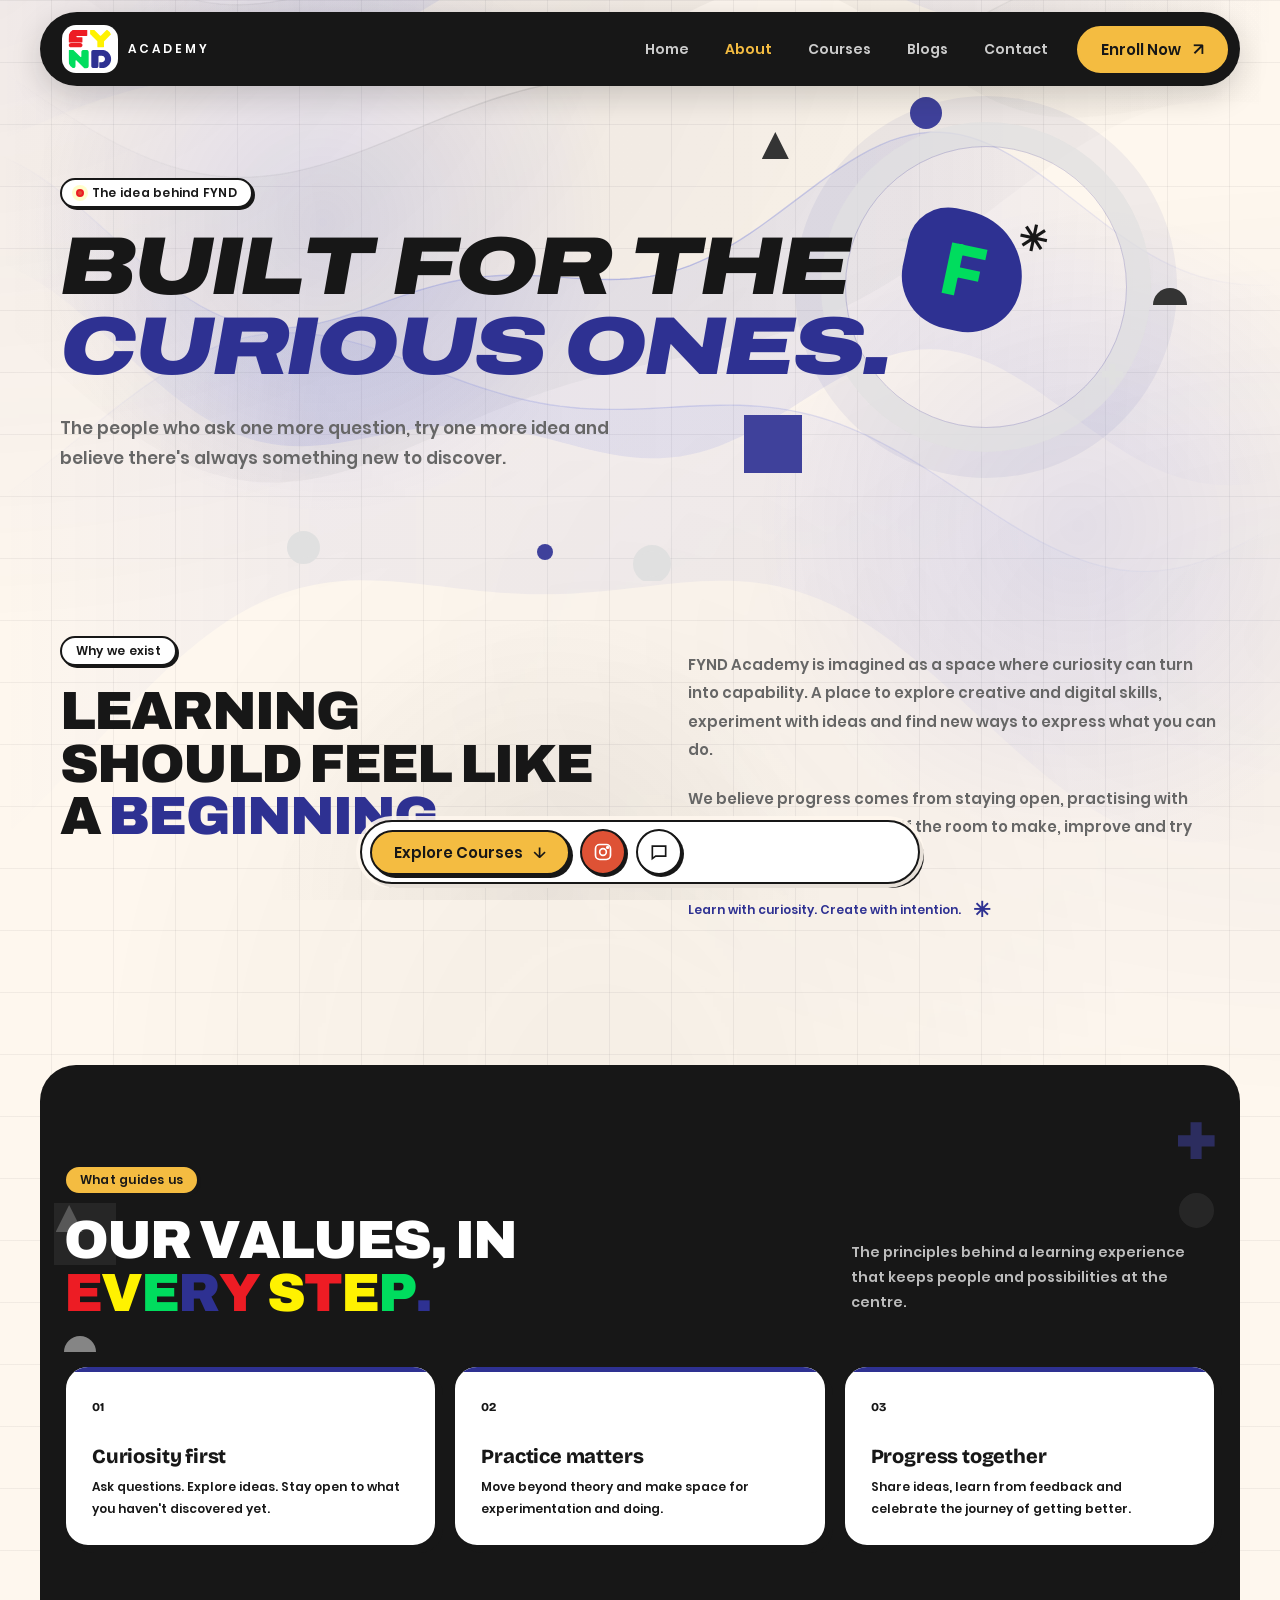
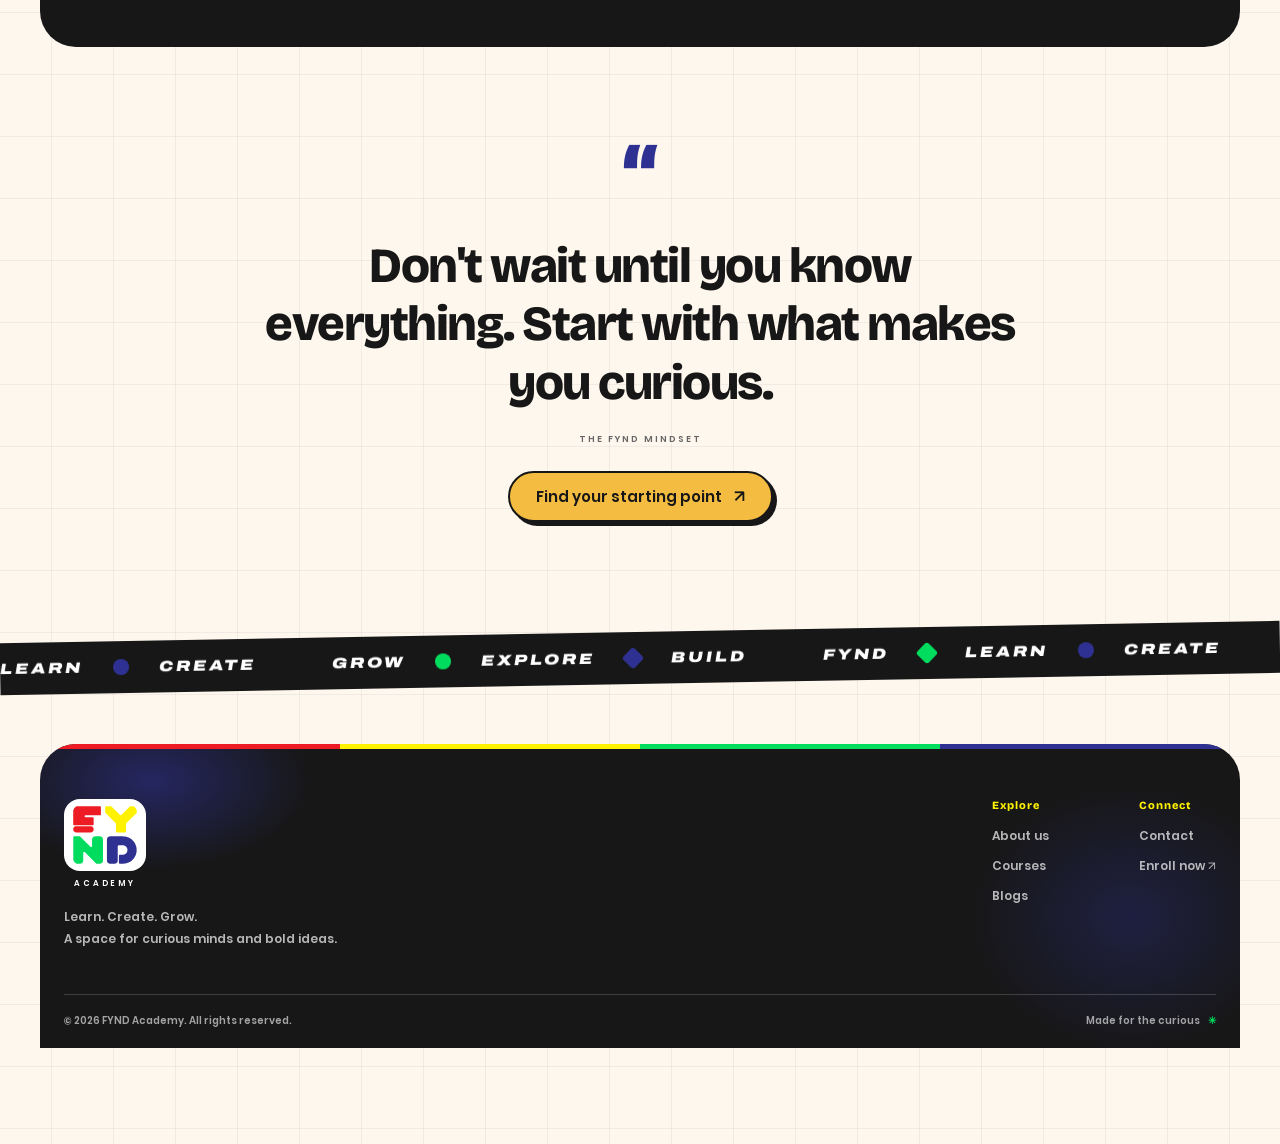
==== commit e85c9c67: "Merge main into creative-redesign Take main's latest pages (official FYND logo, placements, stats an" ====
--- a/about.html
+++ b/about.html
@@ -2,7 +2,7 @@
 <html lang="en">
 <head>
   <meta charset="utf-8"><meta name="viewport" content="width=device-width, initial-scale=1">
-  <meta name="theme-color" content="#24113f"><meta name="description" content="Discover the thinking behind FYND Academy: curious minds, practical learning and creative growth.">
+  <meta name="theme-color" content="#2E3192"><meta name="description" content="Discover the thinking behind FYND Academy: curious minds, practical learning and creative growth.">
   <link rel="canonical" href="https://fynd-academy-fynd10.vercel.app/about.html"><link rel="icon" href="assets/favicon.svg" type="image/svg+xml">
   <link rel="preconnect" href="https://fonts.googleapis.com"><link rel="preconnect" href="https://fonts.gstatic.com" crossorigin><link href="https://fonts.googleapis.com/css2?family=DM+Sans:wght@400;500;600;700&family=Bricolage+Grotesque:opsz,wght@12..96,400..800&display=swap" rel="stylesheet">
   <meta property="og:type" content="website"><meta property="og:title" content="About FYND Academy"><meta property="og:description" content="A creative space for curious minds and practical learning.">
@@ -11,14 +11,14 @@
 </head>
 <body>
 <a class="skip-link" href="#main">Skip to content</a>
-<header class="site-header"><a class="brand" href="index.html" aria-label="FYND Academy home"><span class="brand-mark">F</span><span class="brand-name">FYND<span>ACADEMY</span></span></a><button class="menu-toggle" type="button" aria-label="Open navigation" aria-expanded="false" aria-controls="primary-nav"><span></span><span></span></button><nav class="primary-nav" id="primary-nav" aria-label="Main navigation"><a href="index.html">Home</a><a href="about.html" aria-current="page">About</a><a href="courses.html">Courses</a><a href="blogs.html">Blogs</a><a href="contact.html">Contact</a><button class="button button--nav" type="button" data-open-enroll>Enroll Now <span>↗</span></button></nav></header>
+<header class="site-header"><a class="brand" href="index.html" aria-label="FYND Academy home"><img class="brand-logo brand-logo--header" src="assets/fynd-academy-logo.svg" alt="" aria-hidden="true"><span class="brand-caption">ACADEMY</span></a><button class="menu-toggle" type="button" aria-label="Open navigation" aria-expanded="false" aria-controls="primary-nav"><span></span><span></span></button><nav class="primary-nav" id="primary-nav" aria-label="Main navigation"><a href="index.html">Home</a><a href="about.html" aria-current="page">About</a><a href="courses.html">Courses</a><a href="blogs.html">Blogs</a><a href="contact.html">Contact</a><button class="button button--nav" type="button" data-open-enroll>Enroll Now <span>↗</span></button></nav></header>
 <main id="main">
   <section class="inner-hero section-wrap"><p class="eyebrow"><span class="eyebrow-dot"></span> The idea behind FYND</p><h1>Built for the<br><span class="text-gradient">curious ones.</span></h1><p class="inner-lead">The people who ask one more question, try one more idea and believe there's always something new to discover.</p><div class="inner-hero-mark" aria-hidden="true"><span>F</span><b>✳</b></div></section>
   <section class="section section-wrap story-grid"><div><p class="eyebrow">Why we exist</p><h2>Learning should feel like a <span class="text-gradient">beginning.</span></h2></div><div class="story-copy"><p>FYND Academy is imagined as a space where curiosity can turn into capability. A place to explore creative and digital skills, experiment with ideas and find new ways to express what you can do.</p><p>We believe progress comes from staying open, practising with purpose and giving yourself the room to make, improve and try again.</p><p class="text-link">Learn with curiosity. Create with intention. <span>✳</span></p></div></section>
   <section class="values-section"><div class="section-wrap"><div class="section-heading"><div><p class="eyebrow eyebrow--light">What guides us</p><h2>Our values, in<br><span>every step.</span></h2></div><p class="section-intro section-intro--light">The principles behind a learning experience that keeps people and possibilities at the centre.</p></div><div class="value-grid"><article><span>01</span><h3>Curiosity first</h3><p>Ask questions. Explore ideas. Stay open to what you haven't discovered yet.</p></article><article><span>02</span><h3>Practice matters</h3><p>Move beyond theory and make space for experimentation and doing.</p></article><article><span>03</span><h3>Progress together</h3><p>Share ideas, learn from feedback and celebrate the journey of getting better.</p></article></div></div></section>
   <section class="section section-wrap quote-section"><span class="quote-mark">“</span><blockquote>Don't wait until you know everything. Start with what makes you curious.</blockquote><p>THE FYND MINDSET</p><button class="button" type="button" data-open-enroll>Find your starting point <span>↗</span></button></section>
 </main>
-  <div class="action-bar" aria-label="Quick actions"><a class="action-bar-main" href="courses.html#digital-marketing">Explore Courses <span aria-hidden="true">↓</span></a><a class="action-bar-icon action-bar-icon--ig" href="https://www.instagram.com/fyndbiz.academy/" target="_blank" rel="noopener noreferrer" aria-label="FYND ACADEMY on Instagram"><svg viewBox="0 0 24 24" width="20" height="20" fill="none" stroke="currentColor" stroke-width="2" aria-hidden="true"><rect x="3" y="3" width="18" height="18" rx="5"/><circle cx="12" cy="12" r="4"/><circle cx="17.5" cy="6.5" r="1" fill="currentColor"/></svg></a><a class="action-bar-icon" href="contact.html" aria-label="Contact FYND ACADEMY"><svg viewBox="0 0 24 24" width="20" height="20" fill="none" stroke="currentColor" stroke-width="2" aria-hidden="true"><path d="M4 5h16v12H8l-4 3z"/></svg></a></div>
-  <footer class="site-footer"><div class="footer-main section-wrap"><div><a class="brand brand--footer" href="index.html"><span class="brand-mark">F</span><span class="brand-name">FYND<span>ACADEMY</span></span></a><p>Learn. Create. Grow.<br>A space for curious minds and bold ideas.</p></div><div class="footer-links"><div><b>Explore</b><a href="about.html">About us</a><a href="courses.html">Courses</a><a href="blogs.html">Blogs</a></div><div><b>Connect</b><a href="contact.html">Contact</a><button type="button" data-open-enroll>Enroll now ↗</button></div></div></div><div class="footer-bottom section-wrap"><span>© <span data-year>2026</span> FYND Academy. All rights reserved.</span><span>Made for the curious <b>✳</b></span></div></footer>
+<div class="action-bar" aria-label="Quick actions"><a class="action-bar-main" href="courses.html#digital-marketing">Explore Courses <span aria-hidden="true">↓</span></a><a class="action-bar-icon action-bar-icon--ig" href="https://www.instagram.com/fyndbiz.academy/" target="_blank" rel="noopener noreferrer" aria-label="FYND ACADEMY on Instagram"><svg viewBox="0 0 24 24" width="20" height="20" fill="none" stroke="currentColor" stroke-width="2" aria-hidden="true"><rect x="3" y="3" width="18" height="18" rx="5"/><circle cx="12" cy="12" r="4"/><circle cx="17.5" cy="6.5" r="1" fill="currentColor"/></svg></a><a class="action-bar-icon" href="contact.html" aria-label="Contact FYND ACADEMY"><svg viewBox="0 0 24 24" width="20" height="20" fill="none" stroke="currentColor" stroke-width="2" aria-hidden="true"><path d="M4 5h16v12H8l-4 3z"/></svg></a></div>
+  <footer class="site-footer"><div class="footer-main section-wrap"><div><a class="brand brand--footer" href="index.html" aria-label="FYND Academy home"><img class="brand-logo brand-logo--footer" src="assets/fynd-academy-logo.svg" alt="" aria-hidden="true"><span class="brand-caption">ACADEMY</span></a><p>Learn. Create. Grow.<br>A space for curious minds and bold ideas.</p></div><div class="footer-links"><div><b>Explore</b><a href="about.html">About us</a><a href="courses.html">Courses</a><a href="blogs.html">Blogs</a></div><div><b>Connect</b><a href="contact.html">Contact</a><button type="button" data-open-enroll>Enroll now ↗</button></div></div></div><div class="footer-bottom section-wrap"><span>© <span data-year>2026</span> FYND Academy. All rights reserved.</span><span>Made for the curious <b>✳</b></span></div></footer>
 <dialog class="enroll-dialog" aria-labelledby="enroll-title"><button class="dialog-close" type="button" aria-label="Close enrollment form" data-close-enroll>×</button><p class="eyebrow">Your next chapter</p><h2 id="enroll-title">Let's get you <span class="text-gradient">started.</span></h2><p>Tell us a little about yourself and the learning path you're interested in.</p><form class="enroll-form" data-demo-form><label>Your name<input name="name" autocomplete="name" required placeholder="Enter your full name"></label><label>Phone number<input name="phone" type="tel" autocomplete="tel" inputmode="tel" required placeholder="Your mobile number"></label><label>Email address<input name="email" type="email" autocomplete="email" placeholder="you@example.com"></label><label>Interested course<select name="course" required><option value="">Choose a learning path</option><option>Digital Marketing</option><option>Graphic Design</option><option>Video Editing</option><option>Web Development</option><option>UI/UX Design</option><option>Photography</option><option>Not sure yet</option></select></label><button class="button" type="submit">Send enquiry <span>↗</span></button><p class="form-notice" role="status">Demo form: submissions are not sent or stored yet.</p></form></dialog>
 </body></html>
--- a/styles.css
+++ b/styles.css
@@ -1,24 +1,17 @@
 /* FYND Academy — responsive brand system */
-@font-face {
-  font-family: "Poppins";
-  src: url("assets/fonts/poppins.semibold.ttf") format("truetype");
-  font-weight: 600;
-  font-style: normal;
-  font-display: swap;
-}
-:root{--ink:#181614;--muted:#6d6a62;--purple:#3153BE;--purple-dark:#171717;--lime:#F4BC41;--peach:#DE5235;--blue:#7FC7E4;--paper:#FEF7EE;--white:#fff;--line:#eadfd0;--shadow:0 22px 70px rgba(23,23,23,.13);--radius:26px;--coral:#DE5235;--gold:#F4BC41;--olive:#7F982D;--royal:#3153BE;--sky:#7FC7E4;--cream:#FEF7EE;--font-display:"Poppins","Segoe UI",Arial,sans-serif;--font-body:"DM Sans","Segoe UI",Arial,sans-serif}
-*{box-sizing:border-box}html{scroll-behavior:smooth;scroll-padding-top:100px}body{margin:0;background:var(--paper);color:var(--ink);font:16px/1.65 var(--font-body),sans-serif;-webkit-font-smoothing:antialiased}body:has(.enroll-dialog[open]){overflow:hidden}a{color:inherit}button,input,select,textarea{font:inherit}button{cursor:pointer}button:focus-visible,a:focus-visible,input:focus-visible,select:focus-visible,textarea:focus-visible{outline:3px solid #9f85ff;outline-offset:3px}::selection{background:var(--lime);color:var(--purple-dark)}.skip-link{position:absolute;left:16px;top:-60px;background:var(--lime);color:var(--purple-dark);padding:10px 16px;border-radius:10px;z-index:20}.skip-link:focus{top:12px}.section-wrap{width:min(1160px,calc(100% - 48px));margin-inline:auto}.site-header{height:82px;padding:0 max(24px,calc((100vw - 1160px)/2));display:flex;align-items:center;justify-content:space-between;gap:30px;background:rgba(251,250,255,.92);backdrop-filter:blur(16px);-webkit-backdrop-filter:blur(16px);border-bottom:1px solid rgba(36,17,63,.07);position:sticky;top:0;z-index:10}.brand{display:inline-flex;align-items:center;gap:10px;text-decoration:none;flex-shrink:0}.brand-mark{width:42px;height:42px;display:grid;place-items:center;background:var(--purple-dark);color:var(--lime);font:800 25px/1 var(--font-display);border-radius:14px;transform:rotate(-5deg)}.brand-name{display:flex;flex-direction:column;font:800 18px/.95 var(--font-display);letter-spacing:-.8px}.brand-name span{font:700 9px/1.5 var(--font-body);letter-spacing:3px;color:var(--muted)}.primary-nav{display:flex;align-items:center;gap:30px}.primary-nav>a{position:relative;text-decoration:none;font-size:13px;font-weight:700;color:#625a6f;transition:color .2s}.primary-nav>a:hover,.primary-nav>a[aria-current=page]{color:var(--purple)}.primary-nav>a[aria-current=page]:after{content:"";position:absolute;left:0;right:0;bottom:-10px;height:2px;border-radius:4px;background:var(--purple)}.button{border:0;display:inline-flex;align-items:center;justify-content:center;gap:16px;padding:15px 22px;border-radius:999px;background:var(--purple);color:#fff;text-decoration:none;font:700 13px var(--font-body);box-shadow:0 10px 24px rgba(117,69,239,.2);transition:transform .2s,box-shadow .2s,background .2s}.button:hover{transform:translateY(-3px);box-shadow:0 14px 30px rgba(117,69,239,.28);background:#6533df}.button span{font-size:17px;line-height:1}.button--nav{padding:12px 18px;font-size:12px}.button--light{background:#fff;color:var(--purple-dark);box-shadow:none;border:1px solid rgba(36,17,63,.12)}.button--light:hover{background:var(--lime);color:var(--purple-dark);box-shadow:none}.button--lime{background:var(--lime);color:var(--purple-dark);box-shadow:none}.button--lime:hover{background:#ecff9d;color:var(--purple-dark);box-shadow:0 12px 30px rgba(223,255,112,.15)}.menu-toggle{display:none;width:44px;height:44px;border:1px solid var(--line);border-radius:14px;background:#fff;align-items:center;justify-content:center;flex-direction:column;gap:5px}.menu-toggle span{width:17px;height:2px;background:var(--purple-dark);border-radius:4px;transition:transform .2s}
-.hero{min-height:620px;display:grid;grid-template-columns:1.03fr .97fr;align-items:center;gap:36px;padding-block:76px 88px}.hero-copy{position:relative;z-index:1}.eyebrow{display:flex;align-items:center;gap:9px;margin:0 0 19px;color:var(--purple);font:800 10px var(--font-body);letter-spacing:2.1px;text-transform:uppercase}.eyebrow-dot{width:8px;height:8px;background:var(--lime);border:2px solid var(--purple);border-radius:50%;box-shadow:0 0 0 4px rgba(117,69,239,.09)}h1,h2,h3,p{margin-top:0}.hero h1,.inner-hero h1{font:800 clamp(54px,6.2vw,82px)/1.02 var(--font-display);letter-spacing:-5px;margin:0 0 25px}.text-gradient{background:linear-gradient(100deg,#7545ef 5%,#a14ef5 55%,#f078a1 100%);-webkit-background-clip:text;background-clip:text;color:transparent}.hero-lead,.inner-lead{font-size:17px;line-height:1.8;color:var(--muted);max-width:540px;margin-bottom:27px}.hero-actions{display:flex;gap:12px;flex-wrap:wrap}.hero-note{display:flex;align-items:center;gap:12px;margin-top:35px;color:#81788d;font-size:11px;font-weight:600;letter-spacing:.3px}.note-stars{color:var(--purple);font-size:16px;letter-spacing:3px}.hero-art{height:440px;position:relative;display:grid;place-items:center;isolation:isolate}.hero-art:before{content:"";position:absolute;width:360px;height:360px;border-radius:50%;background:linear-gradient(140deg,#d9c7ff,#a88cff);z-index:-2;box-shadow:0 40px 90px rgba(117,69,239,.18)}.hero-art:after{content:"";position:absolute;width:425px;height:425px;border:1px dashed rgba(117,69,239,.35);border-radius:50%;z-index:-2}.art-orbit{position:absolute;border:1px solid rgba(36,17,63,.14);border-radius:50%;transform:rotate(-22deg)}.art-orbit--one{width:500px;height:180px}.art-orbit--two{width:480px;height:250px;transform:rotate(55deg)}.art-sun{width:240px;height:240px;border-radius:46% 54% 58% 42%/46% 41% 59% 54%;background:var(--lime);display:grid;place-items:center;position:relative;transform:rotate(-8deg);box-shadow:0 22px 50px rgba(36,17,63,.17)}.art-sun span{font:800 31px/.98 var(--font-display);letter-spacing:-1.8px;text-align:center;transform:rotate(8deg);color:var(--purple-dark)}.art-sun i{position:absolute;right:18px;top:20px;font-size:33px;font-style:normal;color:var(--purple);transform:rotate(8deg)}.art-sticker{position:absolute;z-index:2;padding:13px 17px;font:800 11px/1.2 var(--font-display);letter-spacing:1px;box-shadow:0 15px 35px rgba(36,17,63,.15)}.art-sticker--top{background:#fff;color:var(--purple);top:45px;left:16px;transform:rotate(-9deg);border-radius:5px}.art-sticker--side{background:var(--peach);color:var(--purple-dark);right:3px;bottom:90px;transform:rotate(8deg);border-radius:5px}.art-sticker--side b{font-size:19px;margin-left:8px}.art-star{position:absolute;color:var(--purple-dark);font-size:40px}.art-star--one{top:70px;right:68px}.art-star--two{bottom:40px;left:65px;color:#fff;font-size:52px}.art-caption{position:absolute;bottom:3px;font-size:9px;font-weight:800;letter-spacing:2px;color:#766a8b}.art-caption span{color:var(--purple)}
-.ticker{overflow:hidden;background:var(--purple-dark);color:var(--lime);white-space:nowrap;padding:16px 0}.ticker-track{display:flex;align-items:center;justify-content:space-around;gap:36px;min-width:max-content;font:800 11px var(--font-display);letter-spacing:2px}.ticker-track b{color:var(--peach);font-size:17px}.section{padding-block:112px}.section-heading{display:flex;justify-content:space-between;gap:45px;align-items:end;margin-bottom:38px}.section-heading h2,.section h2{font:800 clamp(38px,4.3vw,57px)/1.07 var(--font-display);letter-spacing:-2.5px;margin:0}.section-intro{max-width:365px;color:var(--muted);font-size:14px;line-height:1.8;margin:0 0 4px}.course-grid{display:grid;grid-template-columns:repeat(4,1fr);gap:16px}.course-card{min-height:320px;border-radius:22px;padding:23px;display:flex;flex-direction:column;align-items:flex-start;position:relative;overflow:hidden;text-decoration:none;transition:transform .22s,box-shadow .22s}.course-card:hover{transform:translateY(-7px);box-shadow:var(--shadow)}.course-card[hidden],.blog-card[hidden]{display:none!important}.course-card:before{content:"";position:absolute;width:170px;height:170px;border:1px solid currentColor;border-radius:50%;right:-92px;top:80px;opacity:.16;box-shadow:0 0 0 20px rgba(255,255,255,.12),0 0 0 42px rgba(255,255,255,.1)}.course-card--violet{background:#ded0ff;color:#2e1758}.course-card--peach{background:#ffbba9;color:#4b2030}.course-card--lime{background:#e4f78e;color:#283315}.course-card--blue{background:#b8d1ff;color:#1b2d56}.course-card--pink{background:#ffd1e6;color:#51253f}.course-card--cream{background:#f0e9dd;color:#41372b}.course-index{font-size:9px;font-weight:800;letter-spacing:1.7px;opacity:.72}.course-icon{margin:23px 0 12px;display:grid;place-items:center;width:43px;height:43px;border-radius:14px;background:rgba(255,255,255,.48);font-size:22px}.course-card h2,.course-card h3{font:800 27px/1.06 var(--font-display);letter-spacing:-1px;margin:0 0 10px;position:relative}.course-card p{font-size:12px;line-height:1.6;max-width:220px;opacity:.8;margin-bottom:18px}.card-link{display:flex;align-items:center;gap:12px;margin-top:auto;font-size:11px;font-weight:800;position:relative}.card-link b{font-size:18px}.center-action{text-align:center;margin-top:32px}.text-link{display:inline-flex;align-items:center;gap:12px;color:var(--purple);font-size:13px;font-weight:800;text-decoration:none}.text-link span{font-size:21px;transition:transform .2s}.text-link:hover span{transform:translateX(5px)}
-.process-section,.values-section,.mini-cta{background:var(--purple-dark);color:#fff;overflow:hidden}.process-layout{display:grid;grid-template-columns:.9fr 1.1fr;gap:100px;padding-block:100px}.eyebrow--light{color:var(--lime)}.process-layout h2{font:800 clamp(44px,5vw,65px)/1.02 var(--font-display);letter-spacing:-3px;margin-bottom:20px}.process-layout h2 span,.mini-cta h2 span{color:var(--lime)}.process-copy{color:#c2b9d0;font-size:14px;line-height:1.8;max-width:370px;margin-bottom:25px}.steps{align-self:center}.step{display:grid;grid-template-columns:42px 1fr 36px;gap:18px;align-items:start;padding:25px 0;border-bottom:1px solid rgba(255,255,255,.16)}.step:first-child{border-top:1px solid rgba(255,255,255,.16)}.step>span{color:var(--lime);font:800 12px var(--font-display);padding-top:5px}.step h3{font:800 20px var(--font-display);margin:0 0 5px}.step p{font-size:12px;color:#bcb2ca;margin:0;line-height:1.7}.step>b{color:var(--peach);font-size:24px;text-align:right}.closing-cta{position:relative;text-align:center;padding-block:120px}.closing-cta .eyebrow{justify-content:center}.closing-cta h2{font-size:clamp(43px,5vw,65px);margin-bottom:20px}.closing-cta>p:not(.eyebrow){max-width:500px;margin:0 auto 24px;color:var(--muted);font-size:14px}.cta-shape{position:absolute;right:7%;top:70px;color:#e9e0ff;font-size:100px;z-index:-1;transform:rotate(15deg)}
-.site-footer{background:#1a102c;color:#fff}.footer-main{display:flex;justify-content:space-between;gap:50px;padding-block:55px 45px}.brand--footer .brand-mark{background:var(--lime);color:var(--purple-dark)}.brand--footer .brand-name{color:#fff}.brand--footer .brand-name span{color:#b9adc9}.footer-main>div:first-child>p{color:#b9adc9;font-size:12px;line-height:1.8;margin:18px 0 0}.footer-links{display:flex;gap:90px}.footer-links>div{display:grid;gap:10px;align-content:start}.footer-links b{font:800 11px var(--font-display);letter-spacing:1px;color:var(--lime);margin-bottom:4px}.footer-links a,.footer-links button{font-size:12px;color:#c5bbd1;text-decoration:none;background:none;border:0;text-align:left;padding:0}.footer-links a:hover,.footer-links button:hover{color:#fff}.footer-bottom{border-top:1px solid rgba(255,255,255,.12);padding-block:18px;display:flex;justify-content:space-between;color:#9f94af;font-size:10px}.footer-bottom b{color:var(--lime);margin-left:6px}
-.inner-hero{min-height:415px;padding-block:92px 80px;position:relative;overflow:hidden}.inner-hero h1{font-size:clamp(52px,6.5vw,82px)}.inner-hero:after{content:"";position:absolute;width:280px;height:280px;border:1px solid #e9dfff;border-radius:50%;right:8%;top:60px;box-shadow:0 0 0 24px #f5f0ff,0 0 0 50px #faf7ff;z-index:-1}.inner-hero--compact{min-height:360px;padding-block:75px 55px}.inner-hero--compact:after{width:220px;height:220px;top:36px}.inner-hero .inner-lead{max-width:570px}.inner-hero-mark{position:absolute;right:17%;top:125px;width:120px;height:120px;background:var(--lime);border-radius:38% 62% 50% 50%;display:grid;place-items:center;transform:rotate(12deg);color:var(--purple-dark)}.inner-hero-mark span{font:800 78px var(--font-display)}.inner-hero-mark b{position:absolute;right:-16px;top:-15px;color:var(--purple);font-size:35px}.story-grid{display:grid;grid-template-columns:1fr 1fr;gap:95px;padding-top:55px;padding-bottom:115px}.story-grid h2{font:800 clamp(38px,4vw,53px)/1.1 var(--font-display);letter-spacing:-2px}.story-copy{padding-top:15px}.story-copy p{color:var(--muted);font-size:15px;line-height:1.9;margin-bottom:20px}.story-copy .text-link{color:var(--purple);font-size:12px}.values-section{padding-block:100px}.section-intro--light{color:#c2b9d0}.values-section .section-heading{align-items:end}.values-section h2{font:800 clamp(42px,5vw,60px)/1.05 var(--font-display);letter-spacing:-2px}.values-section h2 span{color:var(--lime)}.value-grid{display:grid;grid-template-columns:repeat(3,1fr);gap:16px;margin-top:45px}.value-grid article{padding:26px;border:1px solid rgba(255,255,255,.16);border-radius:18px;background:rgba(255,255,255,.035)}.value-grid article>span{color:var(--peach);font:800 12px var(--font-display)}.value-grid h3{font:800 20px var(--font-display);margin:25px 0 8px}.value-grid p{font-size:12px;line-height:1.8;color:#bcb2ca;margin:0}.quote-section{text-align:center;padding-block:100px}.quote-mark{color:var(--purple);font:800 90px/.7 var(--font-display)}.quote-section blockquote{font:800 clamp(28px,4.3vw,49px)/1.2 var(--font-display);letter-spacing:-1.5px;max-width:790px;margin:20px auto}.quote-section>p{font:800 9px var(--font-body);letter-spacing:2px;color:var(--muted);margin-bottom:25px}
+:root{--ink:#181614;--muted:#6d6a62;--purple:color-mix(in srgb, #2E3192 92%, white);--purple-dark:#171717;--lime:color-mix(in srgb, #FFF200 66%, black);--peach:color-mix(in srgb, #ED1C24 92%, white);--blue:color-mix(in srgb, #2E3192 52%, white);--paper:#FEF7EE;--white:#fff;--line:#eadfd0;--shadow:0 22px 70px rgba(23,23,23,.13);--radius:26px;--coral:color-mix(in srgb, #ED1C24 92%, white);--gold:color-mix(in srgb, #FFF200 66%, black);--olive:color-mix(in srgb, #00DD5E 52%, black);--royal:color-mix(in srgb, #2E3192 92%, white);--sky:color-mix(in srgb, #2E3192 52%, white);--cream:#FEF7EE;--font-display:"Manrope",Arial,sans-serif;--font-body:"Poppins SemiBold","DM Sans",Arial,sans-serif}
+*{box-sizing:border-box}html{scroll-behavior:smooth;scroll-padding-top:100px}body{margin:0;background:var(--paper);color:var(--ink);font:16px/1.65 var(--font-body),sans-serif;-webkit-font-smoothing:antialiased}body:has(.enroll-dialog[open]){overflow:hidden}a{color:inherit}button,input,select,textarea{font:inherit}button{cursor:pointer}button:focus-visible,a:focus-visible,input:focus-visible,select:focus-visible,textarea:focus-visible{outline:3px solid color-mix(in srgb, #2E3192 72%, white);outline-offset:3px}::selection{background:var(--lime);color:var(--purple-dark)}.skip-link{position:absolute;left:16px;top:-60px;background:var(--lime);color:var(--purple-dark);padding:10px 16px;border-radius:10px;z-index:20}.skip-link:focus{top:12px}.section-wrap{width:min(1160px,calc(100% - 48px));margin-inline:auto}.site-header{height:82px;padding:0 max(24px,calc((100vw - 1160px)/2));display:flex;align-items:center;justify-content:space-between;gap:30px;background:rgba(251,250,255,.92);backdrop-filter:blur(16px);-webkit-backdrop-filter:blur(16px);border-bottom:1px solid rgba(46, 49, 146, .07);position:sticky;top:0;z-index:10}.brand{display:inline-flex;align-items:center;gap:10px;text-decoration:none;flex-shrink:0}.brand-mark{width:42px;height:42px;display:grid;place-items:center;background:var(--purple-dark);color:var(--lime);font:800 25px/1 var(--font-display);border-radius:14px;transform:rotate(-5deg)}.brand-name{display:flex;flex-direction:column;font:800 18px/.95 var(--font-display);letter-spacing:-.8px}.brand-name span{font:700 9px/1.5 var(--font-body);letter-spacing:3px;color:var(--muted)}.primary-nav{display:flex;align-items:center;gap:30px}.primary-nav>a{position:relative;text-decoration:none;font-size:13px;font-weight:700;color:color-mix(in srgb, #2E3192 92%, white);transition:color .2s}.primary-nav>a:hover,.primary-nav>a[aria-current=page]{color:var(--purple)}.primary-nav>a[aria-current=page]:after{content:"";position:absolute;left:0;right:0;bottom:-10px;height:2px;border-radius:4px;background:var(--purple)}.button{border:0;display:inline-flex;align-items:center;justify-content:center;gap:16px;padding:15px 22px;border-radius:999px;background:var(--purple);color:#fff;text-decoration:none;font:700 13px var(--font-body);box-shadow:0 10px 24px rgba(46, 49, 146, .2);transition:transform .2s,box-shadow .2s,background .2s}.button:hover{transform:translateY(-3px);box-shadow:0 14px 30px rgba(46, 49, 146, .28);background:color-mix(in srgb, #2E3192 92%, white)}.button span{font-size:17px;line-height:1}.button--nav{padding:12px 18px;font-size:12px}.button--light{background:#fff;color:var(--purple-dark);box-shadow:none;border:1px solid rgba(46, 49, 146, .12)}.button--light:hover{background:var(--lime);color:var(--purple-dark);box-shadow:none}.button--lime{background:var(--lime);color:var(--purple-dark);box-shadow:none}.button--lime:hover{background:color-mix(in srgb, #FFF200 54%, white);color:var(--purple-dark);box-shadow:0 12px 30px rgba(255, 242, 0, .15)}.menu-toggle{display:none;width:44px;height:44px;border:1px solid var(--line);border-radius:14px;background:#fff;align-items:center;justify-content:center;flex-direction:column;gap:5px}.menu-toggle span{width:17px;height:2px;background:var(--purple-dark);border-radius:4px;transition:transform .2s}
+.hero{min-height:620px;display:grid;grid-template-columns:1.03fr .97fr;align-items:center;gap:36px;padding-block:76px 88px}.hero-copy{position:relative;z-index:1}.eyebrow{display:flex;align-items:center;gap:9px;margin:0 0 19px;color:var(--purple);font:800 10px var(--font-body);letter-spacing:2.1px;text-transform:uppercase}.eyebrow-dot{width:8px;height:8px;background:var(--lime);border:2px solid var(--purple);border-radius:50%;box-shadow:0 0 0 4px rgba(46, 49, 146, .09)}h1,h2,h3,p{margin-top:0}.hero h1,.inner-hero h1{font:800 clamp(54px,6.2vw,82px)/1.02 var(--font-display);letter-spacing:-5px;margin:0 0 25px}.text-gradient{background:linear-gradient(100deg,color-mix(in srgb, #2E3192 90%, white) 5%,color-mix(in srgb, #2E3192 84%, white) 55%,color-mix(in srgb, #ED1C24 81%, white) 100%);-webkit-background-clip:text;background-clip:text;color:transparent}.hero-lead,.inner-lead{font-size:17px;line-height:1.8;color:var(--muted);max-width:540px;margin-bottom:27px}.hero-actions{display:flex;gap:12px;flex-wrap:wrap}.hero-note{display:flex;align-items:center;gap:12px;margin-top:35px;color:color-mix(in srgb, #2E3192 84%, white);font-size:11px;font-weight:600;letter-spacing:.3px}.note-stars{color:var(--purple);font-size:16px;letter-spacing:3px}.hero-art{height:440px;position:relative;display:grid;place-items:center;isolation:isolate}.hero-art:before{content:"";position:absolute;width:360px;height:360px;border-radius:50%;background:linear-gradient(140deg,color-mix(in srgb, #2E3192 39%, white),color-mix(in srgb, #2E3192 69%, white));z-index:-2;box-shadow:0 40px 90px rgba(46, 49, 146, .18)}.hero-art:after{content:"";position:absolute;width:425px;height:425px;border:1px dashed rgba(46, 49, 146, .35);border-radius:50%;z-index:-2}.art-orbit{position:absolute;border:1px solid rgba(46, 49, 146, .14);border-radius:50%;transform:rotate(-22deg)}.art-orbit--one{width:500px;height:180px}.art-orbit--two{width:480px;height:250px;transform:rotate(55deg)}.art-sun{width:240px;height:240px;border-radius:46% 54% 58% 42%/46% 41% 59% 54%;background:var(--lime);display:grid;place-items:center;position:relative;transform:rotate(-8deg);box-shadow:0 22px 50px rgba(46, 49, 146, .17)}.art-sun span{font:800 31px/.98 var(--font-display);letter-spacing:-1.8px;text-align:center;transform:rotate(8deg);color:var(--purple-dark)}.art-sun i{position:absolute;right:18px;top:20px;font-size:33px;font-style:normal;color:var(--purple);transform:rotate(8deg)}.art-sticker{position:absolute;z-index:2;padding:13px 17px;font:800 11px/1.2 var(--font-display);letter-spacing:1px;box-shadow:0 15px 35px rgba(46, 49, 146, .15)}.art-sticker--top{background:#fff;color:var(--purple);top:45px;left:16px;transform:rotate(-9deg);border-radius:5px}.art-sticker--side{background:var(--peach);color:var(--purple-dark);right:3px;bottom:90px;transform:rotate(8deg);border-radius:5px}.art-sticker--side b{font-size:19px;margin-left:8px}.art-star{position:absolute;color:var(--purple-dark);font-size:40px}.art-star--one{top:70px;right:68px}.art-star--two{bottom:40px;left:65px;color:#fff;font-size:52px}.art-caption{position:absolute;bottom:3px;font-size:9px;font-weight:800;letter-spacing:2px;color:color-mix(in srgb, #2E3192 88%, white)}.art-caption span{color:var(--purple)}
+.ticker{overflow:hidden;background:var(--purple-dark);color:var(--lime);white-space:nowrap;padding:16px 0}.ticker-track{display:flex;align-items:center;justify-content:space-around;gap:36px;min-width:max-content;font:800 11px var(--font-display);letter-spacing:2px}.ticker-track b{color:var(--peach);font-size:17px}.section{padding-block:112px}.section-heading{display:flex;justify-content:space-between;gap:45px;align-items:end;margin-bottom:38px}.section-heading h2,.section h2{font:800 clamp(38px,4.3vw,57px)/1.07 var(--font-display);letter-spacing:-2.5px;margin:0}.section-intro{max-width:365px;color:var(--muted);font-size:14px;line-height:1.8;margin:0 0 4px}.course-grid{display:grid;grid-template-columns:repeat(4,1fr);gap:16px}.course-card{min-height:320px;border-radius:22px;padding:23px;display:flex;flex-direction:column;align-items:flex-start;position:relative;overflow:hidden;text-decoration:none;transition:transform .22s,box-shadow .22s}.course-card:hover{transform:translateY(-7px);box-shadow:var(--shadow)}.course-card[hidden],.blog-card[hidden]{display:none!important}.course-card:before{content:"";position:absolute;width:170px;height:170px;border:1px solid currentColor;border-radius:50%;right:-92px;top:80px;opacity:.16;box-shadow:0 0 0 20px rgba(255,255,255,.12),0 0 0 42px rgba(255,255,255,.1)}.course-card--violet{background:color-mix(in srgb, #2E3192 34%, white);color:color-mix(in srgb, #2E3192 39%, black)}.course-card--peach{background:color-mix(in srgb, #ED1C24 50%, white);color:#2E3192}.course-card--lime{background:#FFF200;color:#2E3192}.course-card--blue{background:color-mix(in srgb, #2E3192 39%, white);color:#2E3192}.course-card--pink{background:color-mix(in srgb, #2E3192 29%, white);color:#2E3192}.course-card--cream{background:#f0e9dd;color:#41372b}.course-index{font-size:9px;font-weight:800;letter-spacing:1.7px;opacity:.72}.course-icon{margin:23px 0 12px;display:grid;place-items:center;width:43px;height:43px;border-radius:14px;background:rgba(255,255,255,.48);font-size:22px}.course-card h2,.course-card h3{font:800 27px/1.06 var(--font-display);letter-spacing:-1px;margin:0 0 10px;position:relative}.course-card p{font-size:12px;line-height:1.6;max-width:220px;opacity:.8;margin-bottom:18px}.card-link{display:flex;align-items:center;gap:12px;margin-top:auto;font-size:11px;font-weight:800;position:relative}.card-link b{font-size:18px}.center-action{text-align:center;margin-top:32px}.text-link{display:inline-flex;align-items:center;gap:12px;color:var(--purple);font-size:13px;font-weight:800;text-decoration:none}.text-link span{font-size:21px;transition:transform .2s}.text-link:hover span{transform:translateX(5px)}
+.process-section,.values-section,.mini-cta{background:var(--purple-dark);color:#fff;overflow:hidden}.process-layout{display:grid;grid-template-columns:.9fr 1.1fr;gap:100px;padding-block:100px}.eyebrow--light{color:var(--lime)}.process-layout h2{font:800 clamp(44px,5vw,65px)/1.02 var(--font-display);letter-spacing:-3px;margin-bottom:20px}.process-layout h2 span,.mini-cta h2 span{color:var(--lime)}.process-copy{color:color-mix(in srgb, #2E3192 52%, white);font-size:14px;line-height:1.8;max-width:370px;margin-bottom:25px}.steps{align-self:center}.step{display:grid;grid-template-columns:42px 1fr 36px;gap:18px;align-items:start;padding:25px 0;border-bottom:1px solid rgba(255,255,255,.16)}.step:first-child{border-top:1px solid rgba(255,255,255,.16)}.step>span{color:var(--lime);font:800 12px var(--font-display);padding-top:5px}.step h3{font:800 20px var(--font-display);margin:0 0 5px}.step p{font-size:12px;color:color-mix(in srgb, #2E3192 56%, white);margin:0;line-height:1.7}.step>b{color:var(--peach);font-size:24px;text-align:right}.closing-cta{position:relative;text-align:center;padding-block:120px}.closing-cta .eyebrow{justify-content:center}.closing-cta h2{font-size:clamp(43px,5vw,65px);margin-bottom:20px}.closing-cta>p:not(.eyebrow){max-width:500px;margin:0 auto 24px;color:var(--muted);font-size:14px}.cta-shape{position:absolute;right:7%;top:70px;color:color-mix(in srgb, #2E3192 23%, white);font-size:100px;z-index:-1;transform:rotate(15deg)}
+.site-footer{background:color-mix(in srgb, #2E3192 16%, black);color:#fff}.footer-main{display:flex;justify-content:space-between;gap:50px;padding-block:55px 45px}.brand--footer .brand-mark{background:var(--lime);color:var(--purple-dark)}.brand--footer .brand-name{color:#fff}.brand--footer .brand-name span{color:color-mix(in srgb, #2E3192 58%, white)}.footer-main>div:first-child>p{color:color-mix(in srgb, #2E3192 58%, white);font-size:12px;line-height:1.8;margin:18px 0 0}.footer-links{display:flex;gap:90px}.footer-links>div{display:grid;gap:10px;align-content:start}.footer-links b{font:800 11px var(--font-display);letter-spacing:1px;color:var(--lime);margin-bottom:4px}.footer-links a,.footer-links button{font-size:12px;color:color-mix(in srgb, #2E3192 50%, white);text-decoration:none;background:none;border:0;text-align:left;padding:0}.footer-links a:hover,.footer-links button:hover{color:#fff}.footer-bottom{border-top:1px solid rgba(255,255,255,.12);padding-block:18px;display:flex;justify-content:space-between;color:color-mix(in srgb, #2E3192 72%, white);font-size:10px}.footer-bottom b{color:var(--lime);margin-left:6px}
+.inner-hero{min-height:415px;padding-block:92px 80px;position:relative;overflow:hidden}.inner-hero h1{font-size:clamp(52px,6.5vw,82px)}.inner-hero:after{content:"";position:absolute;width:280px;height:280px;border:1px solid color-mix(in srgb, #2E3192 24%, white);border-radius:50%;right:8%;top:60px;box-shadow:0 0 0 24px color-mix(in srgb, #2E3192 12%, white),0 0 0 50px #faf7ff;z-index:-1}.inner-hero--compact{min-height:360px;padding-block:75px 55px}.inner-hero--compact:after{width:220px;height:220px;top:36px}.inner-hero .inner-lead{max-width:570px}.inner-hero-mark{position:absolute;right:17%;top:125px;width:120px;height:120px;background:var(--lime);border-radius:38% 62% 50% 50%;display:grid;place-items:center;transform:rotate(12deg);color:var(--purple-dark)}.inner-hero-mark span{font:800 78px var(--font-display)}.inner-hero-mark b{position:absolute;right:-16px;top:-15px;color:var(--purple);font-size:35px}.story-grid{display:grid;grid-template-columns:1fr 1fr;gap:95px;padding-top:55px;padding-bottom:115px}.story-grid h2{font:800 clamp(38px,4vw,53px)/1.1 var(--font-display);letter-spacing:-2px}.story-copy{padding-top:15px}.story-copy p{color:var(--muted);font-size:15px;line-height:1.9;margin-bottom:20px}.story-copy .text-link{color:var(--purple);font-size:12px}.values-section{padding-block:100px}.section-intro--light{color:color-mix(in srgb, #2E3192 52%, white)}.values-section .section-heading{align-items:end}.values-section h2{font:800 clamp(42px,5vw,60px)/1.05 var(--font-display);letter-spacing:-2px}.values-section h2 span{color:var(--lime)}.value-grid{display:grid;grid-template-columns:repeat(3,1fr);gap:16px;margin-top:45px}.value-grid article{padding:26px;border:1px solid rgba(255,255,255,.16);border-radius:18px;background:rgba(255,255,255,.035)}.value-grid article>span{color:var(--peach);font:800 12px var(--font-display)}.value-grid h3{font:800 20px var(--font-display);margin:25px 0 8px}.value-grid p{font-size:12px;line-height:1.8;color:color-mix(in srgb, #2E3192 56%, white);margin:0}.quote-section{text-align:center;padding-block:100px}.quote-mark{color:var(--purple);font:800 90px/.7 var(--font-display)}.quote-section blockquote{font:800 clamp(28px,4.3vw,49px)/1.2 var(--font-display);letter-spacing:-1.5px;max-width:790px;margin:20px auto}.quote-section>p{font:800 9px var(--font-body);letter-spacing:2px;color:var(--muted);margin-bottom:25px}
 .courses-section{padding-top:25px}.filter-bar{display:flex;gap:9px;flex-wrap:wrap;margin-bottom:28px}.filter-chip{border:1px solid var(--line);background:#fff;border-radius:999px;padding:10px 17px;font:700 11px var(--font-body);color:var(--muted);transition:all .2s}.filter-chip:hover,.filter-chip.is-active{background:var(--purple-dark);border-color:var(--purple-dark);color:#fff}.course-grid--full{grid-template-columns:repeat(3,1fr)}.course-grid--full .course-card{min-height:340px;padding:26px}.course-grid--full .course-card h2{font-size:32px}.card-link--button{background:none;border:0;padding:0;color:inherit;text-align:left}.small-note{font-size:11px;color:var(--muted);margin-top:25px}.filter-empty{padding:30px;border:1px dashed var(--line);border-radius:16px;color:var(--muted)}.mini-cta-inner{padding-block:75px;display:flex;align-items:center;justify-content:space-between;gap:30px}.mini-cta h2{font:800 clamp(36px,4.3vw,52px)/1.05 var(--font-display);letter-spacing:-2px;margin:0}.mini-cta .eyebrow{margin-bottom:12px}
-.blog-section{padding-top:30px}.blog-tools{display:flex;justify-content:space-between;gap:35px;align-items:end;margin-bottom:35px}.blog-tools h2{font:800 clamp(36px,4.2vw,53px)/1.08 var(--font-display);letter-spacing:-2px;margin:0}.search-box{display:flex;align-items:center;gap:10px;background:#fff;border:1px solid var(--line);border-radius:999px;padding:0 16px;width:min(310px,100%);color:var(--purple)}.search-box>span{font-size:25px}.search-box input{border:0;outline:0!important;box-shadow:none!important;padding:14px 0;background:transparent;min-width:0;font-size:12px}.blog-grid{display:grid;grid-template-columns:repeat(2,1fr);gap:34px 22px}.blog-card{min-width:0}.blog-card[hidden]{display:none}.blog-art{height:230px;border-radius:19px;display:flex;align-items:center;justify-content:center;position:relative;overflow:hidden}.blog-art:before,.blog-art:after{content:"";position:absolute;border:1px solid currentColor;border-radius:50%;opacity:.18}.blog-art:before{width:260px;height:260px}.blog-art:after{width:330px;height:330px}.blog-art span{font:800 37px/.95 var(--font-display);letter-spacing:-2px;position:relative;z-index:1}.blog-art span b{color:#fff}.blog-art i{position:absolute;right:15%;top:18%;font-style:normal;font-size:42px}.blog-art--one{background:#d9c8ff;color:#3c2068}.blog-art--two{background:#ffbba9;color:#4b2030}.blog-art--three{background:#dfff70;color:#283315}.blog-art--four{background:#b8d1ff;color:#1b2d56}.blog-meta{display:flex;gap:9px;align-items:center;color:var(--purple);font:800 9px var(--font-body);letter-spacing:1.5px;margin-top:18px}.blog-card h3{font:800 21px/1.25 var(--font-display);letter-spacing:-.5px;margin:10px 0}.blog-card>p{color:var(--muted);font-size:12px;line-height:1.7;margin-bottom:12px}.read-label{display:inline-flex;gap:12px;font-size:11px;font-weight:800;color:var(--purple)}.read-label b{font-size:17px}
-.contact-layout{display:grid;grid-template-columns:.9fr 1.1fr;gap:85px;padding-top:40px;padding-bottom:120px}.contact-aside{position:relative;padding-top:45px}.contact-aside h2{font:800 clamp(42px,4.5vw,60px)/1.05 var(--font-display);letter-spacing:-2.5px;margin-bottom:20px}.contact-aside>p:not(.eyebrow){max-width:370px;color:var(--muted);font-size:13px;line-height:1.8}.contact-orbit{position:absolute;right:4px;top:-40px;width:105px;height:105px;border-radius:50%;background:#e6d9ff;display:grid;place-items:center;color:var(--purple);font:800 66px var(--font-display)}.contact-orbit b{position:absolute;right:-8px;top:-16px;font-size:30px;color:var(--peach)}.contact-note{display:flex;align-items:start;gap:15px;padding:16px;background:#f0eaff;border-radius:15px;max-width:360px;margin-top:35px}.contact-note span{color:var(--purple);font-size:22px}.contact-note p{font-size:11px;line-height:1.7;color:#665a7a;margin:0}.contact-form-panel{background:#fff;border:1px solid var(--line);border-radius:25px;padding:32px;box-shadow:var(--shadow)}.contact-form-panel h2{font:800 31px var(--font-display);letter-spacing:-1px}.contact-form{display:grid;grid-template-columns:1fr 1fr;gap:15px}.contact-form label,.enroll-form label{display:grid;gap:7px;font-size:11px;font-weight:700;color:#51475f}.contact-form label:nth-of-type(4),.contact-form label:nth-of-type(5),.contact-form .button,.contact-form .form-notice{grid-column:1/-1}.contact-form input,.contact-form select,.contact-form textarea,.enroll-form input,.enroll-form select{width:100%;border:1px solid #e8e2ee;background:#fcfbfe;border-radius:10px;padding:12px 13px;color:var(--ink);font-size:12px;outline:0;transition:border .2s,box-shadow .2s}.contact-form textarea{resize:vertical;min-height:110px}.contact-form input:focus,.contact-form select:focus,.contact-form textarea:focus,.enroll-form input:focus,.enroll-form select:focus{border-color:var(--purple);box-shadow:0 0 0 3px rgba(117,69,239,.1)}.contact-form .button{justify-self:start}.form-notice{font-size:10px;color:#887f94;margin:0}
-.enroll-dialog{width:min(500px,calc(100% - 28px));max-height:min(90vh,850px);overflow:auto;border:0;border-radius:24px;padding:35px;background:#fff;color:var(--ink);box-shadow:0 25px 100px rgba(20,10,35,.3)}.enroll-dialog::backdrop{background:rgba(26,14,43,.7);backdrop-filter:blur(5px)}.dialog-close{position:absolute;right:17px;top:15px;width:36px;height:36px;border:1px solid var(--line);border-radius:50%;background:#fff;color:var(--ink);font-size:23px;line-height:1}.enroll-dialog h2{font:800 34px/1.1 var(--font-display);letter-spacing:-1.5px;margin:0 30px 12px 0}.enroll-dialog>p:not(.eyebrow){font-size:12px;color:var(--muted);line-height:1.7}.enroll-form{display:grid;gap:13px;margin-top:20px}.enroll-form .button{width:100%;margin-top:5px}.form-notice{font-size:10px;color:#887f94;text-align:center;margin:0}
+.blog-section{padding-top:30px}.blog-tools{display:flex;justify-content:space-between;gap:35px;align-items:end;margin-bottom:35px}.blog-tools h2{font:800 clamp(36px,4.2vw,53px)/1.08 var(--font-display);letter-spacing:-2px;margin:0}.search-box{display:flex;align-items:center;gap:10px;background:#fff;border:1px solid var(--line);border-radius:999px;padding:0 16px;width:min(310px,100%);color:var(--purple)}.search-box>span{font-size:25px}.search-box input{border:0;outline:0!important;box-shadow:none!important;padding:14px 0;background:transparent;min-width:0;font-size:12px}.blog-grid{display:grid;grid-template-columns:repeat(2,1fr);gap:34px 22px}.blog-card{min-width:0}.blog-card[hidden]{display:none}.blog-art{height:230px;border-radius:19px;display:flex;align-items:center;justify-content:center;position:relative;overflow:hidden}.blog-art:before,.blog-art:after{content:"";position:absolute;border:1px solid currentColor;border-radius:50%;opacity:.18}.blog-art:before{width:260px;height:260px}.blog-art:after{width:330px;height:330px}.blog-art span{font:800 37px/.95 var(--font-display);letter-spacing:-2px;position:relative;z-index:1}.blog-art span b{color:#fff}.blog-art i{position:absolute;right:15%;top:18%;font-style:normal;font-size:42px}.blog-art--one{background:color-mix(in srgb, #2E3192 39%, white);color:#2E3192}.blog-art--two{background:color-mix(in srgb, #ED1C24 50%, white);color:#2E3192}.blog-art--three{background:color-mix(in srgb, #FFF200 76%, white);color:#2E3192}.blog-art--four{background:color-mix(in srgb, #2E3192 39%, white);color:#2E3192}.blog-meta{display:flex;gap:9px;align-items:center;color:var(--purple);font:800 9px var(--font-body);letter-spacing:1.5px;margin-top:18px}.blog-card h3{font:800 21px/1.25 var(--font-display);letter-spacing:-.5px;margin:10px 0}.blog-card>p{color:var(--muted);font-size:12px;line-height:1.7;margin-bottom:12px}.read-label{display:inline-flex;gap:12px;font-size:11px;font-weight:800;color:var(--purple)}.read-label b{font-size:17px}
+.contact-layout{display:grid;grid-template-columns:.9fr 1.1fr;gap:85px;padding-top:40px;padding-bottom:120px}.contact-aside{position:relative;padding-top:45px}.contact-aside h2{font:800 clamp(42px,4.5vw,60px)/1.05 var(--font-display);letter-spacing:-2.5px;margin-bottom:20px}.contact-aside>p:not(.eyebrow){max-width:370px;color:var(--muted);font-size:13px;line-height:1.8}.contact-orbit{position:absolute;right:4px;top:-40px;width:105px;height:105px;border-radius:50%;background:color-mix(in srgb, #2E3192 28%, white);display:grid;place-items:center;color:var(--purple);font:800 66px var(--font-display)}.contact-orbit b{position:absolute;right:-8px;top:-16px;font-size:30px;color:var(--peach)}.contact-note{display:flex;align-items:start;gap:15px;padding:16px;background:color-mix(in srgb, #2E3192 16%, white);border-radius:15px;max-width:360px;margin-top:35px}.contact-note span{color:var(--purple);font-size:22px}.contact-note p{font-size:11px;line-height:1.7;color:color-mix(in srgb, #2E3192 92%, white);margin:0}.contact-form-panel{background:#fff;border:1px solid var(--line);border-radius:25px;padding:32px;box-shadow:var(--shadow)}.contact-form-panel h2{font:800 31px var(--font-display);letter-spacing:-1px}.contact-form{display:grid;grid-template-columns:1fr 1fr;gap:15px}.contact-form label,.enroll-form label{display:grid;gap:7px;font-size:11px;font-weight:700;color:#2E3192}.contact-form label:nth-of-type(4),.contact-form label:nth-of-type(5),.contact-form .button,.contact-form .form-notice{grid-column:1/-1}.contact-form input,.contact-form select,.contact-form textarea,.enroll-form input,.enroll-form select{width:100%;border:1px solid color-mix(in srgb, #2E3192 23%, white);background:#fcfbfe;border-radius:10px;padding:12px 13px;color:var(--ink);font-size:12px;outline:0;transition:border .2s,box-shadow .2s}.contact-form textarea{resize:vertical;min-height:110px}.contact-form input:focus,.contact-form select:focus,.contact-form textarea:focus,.enroll-form input:focus,.enroll-form select:focus{border-color:var(--purple);box-shadow:0 0 0 3px rgba(46, 49, 146, .1)}.contact-form .button{justify-self:start}.form-notice{font-size:10px;color:color-mix(in srgb, #2E3192 81%, white);margin:0}
+.enroll-dialog{width:min(500px,calc(100% - 28px));max-height:min(90vh,850px);overflow:auto;border:0;border-radius:24px;padding:35px;background:#fff;color:var(--ink);box-shadow:0 25px 100px rgba(46, 49, 146, .3)}.enroll-dialog::backdrop{background:rgba(46, 49, 146, .7);backdrop-filter:blur(5px)}.dialog-close{position:absolute;right:17px;top:15px;width:36px;height:36px;border:1px solid var(--line);border-radius:50%;background:#fff;color:var(--ink);font-size:23px;line-height:1}.enroll-dialog h2{font:800 34px/1.1 var(--font-display);letter-spacing:-1.5px;margin:0 30px 12px 0}.enroll-dialog>p:not(.eyebrow){font-size:12px;color:var(--muted);line-height:1.7}.enroll-form{display:grid;gap:13px;margin-top:20px}.enroll-form .button{width:100%;margin-top:5px}.form-notice{font-size:10px;color:color-mix(in srgb, #2E3192 81%, white);text-align:center;margin:0}
 @media(max-width:980px){.primary-nav{gap:18px}.hero{gap:10px}.hero-art:before{width:300px;height:300px}.hero-art:after{width:360px;height:360px}.art-orbit--one{width:420px}.art-orbit--two{width:400px}.art-sun{width:205px;height:205px}.art-sun span{font-size:27px}.course-grid{grid-template-columns:repeat(2,1fr)}.course-grid--full{grid-template-columns:repeat(2,1fr)}.contact-layout{gap:40px}.process-layout{gap:50px}}
-@media(max-width:720px){html{scroll-padding-top:80px}.section-wrap{width:min(100% - 36px,560px)}.site-header{height:72px;padding-inline:18px}.menu-toggle{display:flex;margin-left:auto}.primary-nav{display:none;position:absolute;left:0;right:0;top:71px;padding:18px 20px 22px;background:rgba(251,250,255,.98);border-bottom:1px solid var(--line);box-shadow:0 18px 28px rgba(36,17,63,.08);align-items:stretch;gap:0;flex-direction:column}.primary-nav.is-open{display:flex}.primary-nav>a{padding:12px 3px;border-bottom:1px solid #eee8f4}.primary-nav>a[aria-current=page]:after{display:none}.primary-nav .button{margin-top:14px}.hero{grid-template-columns:1fr;padding-block:66px 58px;gap:0}.hero h1,.inner-hero h1{font-size:clamp(48px,13vw,68px);letter-spacing:-3.5px}.hero-lead,.inner-lead{font-size:15px}.hero-art{height:350px;margin-top:25px}.hero-art:before{width:250px;height:250px}.hero-art:after{width:300px;height:300px}.art-orbit--one{width:350px;height:140px}.art-orbit--two{width:330px;height:190px}.art-sun{width:175px;height:175px}.art-sun span{font-size:24px}.art-sticker--top{left:2px;top:34px}.art-sticker--side{right:-1px;bottom:75px}.art-star--one{right:20px;top:45px}.art-star--two{left:28px;bottom:32px}.art-caption{font-size:7px;letter-spacing:1.2px}.section{padding-block:78px}.section-heading{display:block}.section-heading h2,.section h2{font-size:39px}.section-intro{margin-top:18px}.course-grid{gap:12px}.course-card{min-height:280px;padding:18px;border-radius:18px}.course-card h3{font-size:23px}.course-card p{font-size:11px}.process-layout{grid-template-columns:1fr;gap:42px;padding-block:75px}.process-layout h2{font-size:51px}.closing-cta{padding-block:88px}.closing-cta h2{font-size:47px}.footer-main{display:block;padding-block:42px 35px}.footer-links{margin-top:35px;gap:55px}.footer-bottom{gap:12px;flex-direction:column}.inner-hero{min-height:auto;padding-block:65px 60px}.inner-hero:after{width:150px;height:150px;right:-45px;top:25px;box-shadow:0 0 0 15px #f5f0ff,0 0 0 30px #faf7ff}.inner-hero--compact:after{width:130px;height:130px}.inner-hero-mark{width:75px;height:75px;right:4%;top:125px}.inner-hero-mark span{font-size:48px}.inner-hero-mark b{font-size:22px}.story-grid{grid-template-columns:1fr;gap:20px;padding-top:30px;padding-bottom:80px}.story-copy{padding-top:0}.values-section{padding-block:75px}.value-grid{grid-template-columns:1fr;gap:12px;margin-top:30px}.value-grid article{padding:22px}.value-grid h3{margin-top:14px}.quote-section{padding-block:75px}.course-grid--full{grid-template-columns:1fr 1fr}.course-grid--full .course-card{min-height:310px;padding:18px}.course-grid--full .course-card h2{font-size:25px}.mini-cta-inner{display:block;padding-block:55px}.mini-cta-inner .button{margin-top:25px}.blog-tools{display:block}.search-box{margin-top:22px;width:100%}.blog-grid{gap:26px 14px}.blog-art{height:170px;border-radius:14px}.blog-art span{font-size:27px}.blog-card h3{font-size:17px}.contact-layout{grid-template-columns:1fr;gap:35px;padding-top:5px;padding-bottom:75px}.contact-aside{padding-top:20px}.contact-orbit{width:75px;height:75px;font-size:48px;top:-5px}.contact-form-panel{padding:23px 18px}.contact-form{grid-template-columns:1fr}.contact-form label{grid-column:1/-1}.contact-form label:nth-of-type(4),.contact-form label:nth-of-type(5){grid-column:1/-1}}
+@media(max-width:720px){html{scroll-padding-top:80px}.section-wrap{width:min(100% - 36px,560px)}.site-header{height:72px;padding-inline:18px}.menu-toggle{display:flex;margin-left:auto}.primary-nav{display:none;position:absolute;left:0;right:0;top:71px;padding:18px 20px 22px;background:rgba(251,250,255,.98);border-bottom:1px solid var(--line);box-shadow:0 18px 28px rgba(46, 49, 146, .08);align-items:stretch;gap:0;flex-direction:column}.primary-nav.is-open{display:flex}.primary-nav>a{padding:12px 3px;border-bottom:1px solid color-mix(in srgb, #2E3192 18%, white)}.primary-nav>a[aria-current=page]:after{display:none}.primary-nav .button{margin-top:14px}.hero{grid-template-columns:1fr;padding-block:66px 58px;gap:0}.hero h1,.inner-hero h1{font-size:clamp(48px,13vw,68px);letter-spacing:-3.5px}.hero-lead,.inner-lead{font-size:15px}.hero-art{height:350px;margin-top:25px}.hero-art:before{width:250px;height:250px}.hero-art:after{width:300px;height:300px}.art-orbit--one{width:350px;height:140px}.art-orbit--two{width:330px;height:190px}.art-sun{width:175px;height:175px}.art-sun span{font-size:24px}.art-sticker--top{left:2px;top:34px}.art-sticker--side{right:-1px;bottom:75px}.art-star--one{right:20px;top:45px}.art-star--two{left:28px;bottom:32px}.art-caption{font-size:7px;letter-spacing:1.2px}.section{padding-block:78px}.section-heading{display:block}.section-heading h2,.section h2{font-size:39px}.section-intro{margin-top:18px}.course-grid{gap:12px}.course-card{min-height:280px;padding:18px;border-radius:18px}.course-card h3{font-size:23px}.course-card p{font-size:11px}.process-layout{grid-template-columns:1fr;gap:42px;padding-block:75px}.process-layout h2{font-size:51px}.closing-cta{padding-block:88px}.closing-cta h2{font-size:47px}.footer-main{display:block;padding-block:42px 35px}.footer-links{margin-top:35px;gap:55px}.footer-bottom{gap:12px;flex-direction:column}.inner-hero{min-height:auto;padding-block:65px 60px}.inner-hero:after{width:150px;height:150px;right:-45px;top:25px;box-shadow:0 0 0 15px color-mix(in srgb, #2E3192 12%, white),0 0 0 30px #faf7ff}.inner-hero--compact:after{width:130px;height:130px}.inner-hero-mark{width:75px;height:75px;right:4%;top:125px}.inner-hero-mark span{font-size:48px}.inner-hero-mark b{font-size:22px}.story-grid{grid-template-columns:1fr;gap:20px;padding-top:30px;padding-bottom:80px}.story-copy{padding-top:0}.values-section{padding-block:75px}.value-grid{grid-template-columns:1fr;gap:12px;margin-top:30px}.value-grid article{padding:22px}.value-grid h3{margin-top:14px}.quote-section{padding-block:75px}.course-grid--full{grid-template-columns:1fr 1fr}.course-grid--full .course-card{min-height:310px;padding:18px}.course-grid--full .course-card h2{font-size:25px}.mini-cta-inner{display:block;padding-block:55px}.mini-cta-inner .button{margin-top:25px}.blog-tools{display:block}.search-box{margin-top:22px;width:100%}.blog-grid{gap:26px 14px}.blog-art{height:170px;border-radius:14px}.blog-art span{font-size:27px}.blog-card h3{font-size:17px}.contact-layout{grid-template-columns:1fr;gap:35px;padding-top:5px;padding-bottom:75px}.contact-aside{padding-top:20px}.contact-orbit{width:75px;height:75px;font-size:48px;top:-5px}.contact-form-panel{padding:23px 18px}.contact-form{grid-template-columns:1fr}.contact-form label{grid-column:1/-1}.contact-form label:nth-of-type(4),.contact-form label:nth-of-type(5){grid-column:1/-1}}
 @media(max-width:390px){.course-grid--full{grid-template-columns:1fr}.course-grid--full .course-card{min-height:285px}.blog-grid{grid-template-columns:1fr}.blog-art{height:205px}.hero-actions .button{width:100%}.course-grid--home{grid-template-columns:1fr 1fr}.course-grid--home .course-card{min-height:255px}}
 @media(prefers-reduced-motion:reduce){*,*::before,*::after{scroll-behavior:auto!important;animation-duration:.01ms!important;animation-iteration-count:1!important;transition-duration:.01ms!important}}
 @media(hover:none){.course-card:hover,.button:hover{transform:none}}
@@ -31,23 +24,23 @@
 .brand-mark{background:var(--coral);color:#fff;transform:rotate(-5deg);box-shadow:4px 4px 0 var(--gold)}
 .primary-nav>a:hover,.primary-nav>a[aria-current=page]{color:var(--royal)}
 .primary-nav>a[aria-current=page]:after{background:var(--coral)}
-.button{background:var(--royal);box-shadow:0 10px 24px rgba(49,83,190,.22)}
-.button:hover{background:#23439f;box-shadow:0 14px 30px rgba(49,83,190,.3)}
-.button--nav{background:var(--coral);box-shadow:0 9px 20px rgba(222,82,53,.2)}
-.button--nav:hover{background:#bd4028}
+.button{background:var(--royal);box-shadow:0 10px 24px rgba(46, 49, 146, .22)}
+.button:hover{background:#2E3192;box-shadow:0 14px 30px rgba(46, 49, 146, .3)}
+.button--nav{background:var(--coral);box-shadow:0 9px 20px rgba(237, 28, 36, .2)}
+.button--nav:hover{background:color-mix(in srgb, #ED1C24 77%, black)}
 .button--light{background:var(--cream);color:var(--ink);border-color:rgba(23,23,23,.15)}
 .button--light:hover{background:var(--gold);color:var(--ink)}
 .button--lime{background:var(--gold);color:var(--ink)}
-.button--lime:hover{background:#ffcf66;color:var(--ink)}
+.button--lime:hover{background:color-mix(in srgb, #FFF200 79%, black);color:var(--ink)}
 .hero{position:relative}
-.hero:before{content:"";position:absolute;inset:12px 0 22px;border-radius:36px;background:linear-gradient(110deg,rgba(222,82,53,.055),rgba(244,188,65,.07) 34%,rgba(127,199,228,.1) 72%,rgba(127,152,45,.055));z-index:-1}
+.hero:before{content:"";position:absolute;inset:12px 0 22px;border-radius:36px;background:linear-gradient(110deg,rgba(237, 28, 36, .055),rgba(255, 242, 0, .07) 34%,rgba(46, 49, 146, .1) 72%,rgba(0, 221, 94, .055));z-index:-1}
 .eyebrow{color:var(--royal)}
-.eyebrow-dot{background:var(--gold);border-color:var(--coral);box-shadow:0 0 0 4px rgba(244,188,65,.19)}
-.text-gradient{background:linear-gradient(100deg,var(--coral) 0%,var(--royal) 42%,var(--olive) 72%,#b47b13 100%);-webkit-background-clip:text;background-clip:text;color:transparent}
-.hero-art:before{background:linear-gradient(140deg,var(--sky),#b5dceb 52%,var(--gold));box-shadow:0 40px 90px rgba(49,83,190,.16)}
-.hero-art:after{border-color:rgba(49,83,190,.45)}
-.art-orbit{border-color:rgba(49,83,190,.32)}
-.art-sun{background:var(--coral);color:#fff;box-shadow:0 22px 50px rgba(222,82,53,.22)}
+.eyebrow-dot{background:var(--gold);border-color:var(--coral);box-shadow:0 0 0 4px rgba(255, 242, 0, .19)}
+.text-gradient{background:linear-gradient(100deg,var(--coral) 0%,var(--royal) 42%,var(--olive) 72%,color-mix(in srgb, #FFF200 28%, black) 100%);-webkit-background-clip:text;background-clip:text;color:transparent}
+.hero-art:before{background:linear-gradient(140deg,var(--sky),color-mix(in srgb, #2E3192 35%, white) 52%,var(--gold));box-shadow:0 40px 90px rgba(46, 49, 146, .16)}
+.hero-art:after{border-color:rgba(46, 49, 146, .45)}
+.art-orbit{border-color:rgba(46, 49, 146, .32)}
+.art-sun{background:var(--coral);color:#fff;box-shadow:0 22px 50px rgba(237, 28, 36, .22)}
 .art-sun span{color:#fff}
 .art-sun i{color:var(--gold)}
 .art-sticker--top{background:var(--gold);color:var(--ink)}
@@ -62,7 +55,7 @@
 .course-card--violet{background:var(--royal);color:#fff}
 .course-card--peach{background:var(--coral);color:#fff}
 .course-card--lime{background:var(--gold);color:#181614}
-.course-card--blue{background:var(--sky);color:#18243a}
+.course-card--blue{background:var(--sky);color:color-mix(in srgb, #2E3192 36%, black)}
 .course-card--pink{background:var(--olive);color:#fff}
 .course-card--cream{background:var(--cream);color:#29251f;border:1px solid #e5d9c9}
 .course-card:before{opacity:.22}
@@ -72,32 +65,32 @@
 .eyebrow--light{color:var(--gold)}
 .process-layout h2 span,.mini-cta h2 span{color:var(--sky)}
 .step>span{color:var(--gold)}.step>b{color:var(--coral)}
-.closing-cta .cta-shape{color:rgba(127,199,228,.2)}
+.closing-cta .cta-shape{color:rgba(46, 49, 146, .2)}
 .footer-main{background:transparent}
 .site-footer{background:var(--ink)}
 .brand--footer .brand-mark{background:var(--gold);color:var(--ink);box-shadow:4px 4px 0 var(--coral)}
 .footer-links b{color:var(--sky)}
 .footer-bottom b{color:var(--gold)}
-.inner-hero:after{border-color:rgba(49,83,190,.28);box-shadow:0 0 0 24px rgba(244,188,65,.12),0 0 0 50px rgba(127,199,228,.12)}
+.inner-hero:after{border-color:rgba(46, 49, 146, .28);box-shadow:0 0 0 24px rgba(255, 242, 0, .12),0 0 0 50px rgba(46, 49, 146, .12)}
 .inner-hero-mark{background:var(--gold);color:var(--ink)}
 .inner-hero-mark b{color:var(--coral)}
 .values-section h2 span{color:var(--sky)}
-.value-grid article{border-color:rgba(255,255,255,.2);background:linear-gradient(140deg,rgba(49,83,190,.17),rgba(127,152,45,.08))}
+.value-grid article{border-color:rgba(255,255,255,.2);background:linear-gradient(140deg,rgba(46, 49, 146, .17),rgba(0, 221, 94, .08))}
 .value-grid article>span{color:var(--gold)}
 .quote-mark{color:var(--coral)}
 .filter-chip:hover,.filter-chip.is-active{background:var(--royal);border-color:var(--royal)}
 .blog-art--one{background:var(--coral);color:#fff}
 .blog-art--two{background:var(--gold);color:#29251f}
 .blog-art--three{background:var(--olive);color:#fff}
-.blog-art--four{background:var(--sky);color:#18243a}
+.blog-art--four{background:var(--sky);color:color-mix(in srgb, #2E3192 36%, black)}
 .blog-meta,.read-label{color:var(--royal)}
 .search-box{color:var(--coral);border-color:#e5d9c9;background:#fffdf9}
 .contact-orbit{background:var(--sky);color:var(--royal)}
 .contact-orbit b{color:var(--coral)}
-.contact-note{background:rgba(127,199,228,.22)}
+.contact-note{background:rgba(46, 49, 146, .22)}
 .contact-note span{color:var(--coral)}
 .contact-form-panel{background:#fffdf9;border-color:#e8dccb}
-.contact-form input:focus,.contact-form select:focus,.contact-form textarea:focus,.enroll-form input:focus,.enroll-form select:focus{border-color:var(--royal);box-shadow:0 0 0 3px rgba(49,83,190,.12)}
+.contact-form input:focus,.contact-form select:focus,.contact-form textarea:focus,.enroll-form input:focus,.enroll-form select:focus{border-color:var(--royal);box-shadow:0 0 0 3px rgba(46, 49, 146, .12)}
 .enroll-dialog{background:var(--cream)}
 .enroll-dialog::backdrop{background:rgba(23,23,23,.76)}
 .dialog-close{background:#fffdf9}
@@ -110,7 +103,7 @@
 @keyframes fynd-orbit{from{transform:rotate(-22deg)}to{transform:rotate(338deg)}}
 @keyframes fynd-orbit-reverse{from{transform:rotate(55deg)}to{transform:rotate(-305deg)}}
 @keyframes fynd-marquee{from{transform:translateX(0)}to{transform:translateX(-100%)}}
-@keyframes fynd-pulse{0%,100%{box-shadow:0 0 0 0 rgba(244,188,65,.2)}50%{box-shadow:0 0 0 12px rgba(244,188,65,0)}}
+@keyframes fynd-pulse{0%,100%{box-shadow:0 0 0 0 rgba(255, 242, 0, .2)}50%{box-shadow:0 0 0 12px rgba(255, 242, 0, 0)}}
 @keyframes fynd-wiggle{0%,100%{transform:rotate(-5deg)}50%{transform:rotate(3deg)}}
 .art-sun{animation:fynd-float 6s ease-in-out infinite}
 .art-orbit--one{animation:fynd-orbit 26s linear infinite}
@@ -138,12 +131,12 @@
 /* ===== Uploaded FYND colour-play motion layer ===== */
 :root{
   --font-display:"Bricolage Grotesque","DM Sans",Arial,sans-serif;
-  --pink:#F26CA7;--violet:#8A63D2;
-  --p0:#DE5235;--p1:#F4BC41;--p2:#7F982D;--p3:#7FC7E4;--p4:#3153BE;--p5:#8A63D2;--p6:#F26CA7;
-  --t1:#DE5235;--t2:#C98500;--t3:#6F8A1F;--t4:#3153BE;--t5:#1E88A8;--t6:#C93C84;
-  --rainbow:linear-gradient(90deg,#DE5235,#F4BC41,#7F982D,#7FC7E4,#3153BE,#8A63D2,#F26CA7,#DE5235)
-}
-.process-section,.values-section,.mini-cta,.site-footer,.ticker{--t1:#FF8A6B;--t2:#F4BC41;--t3:#B6D94A;--t4:#7FC7E4;--t5:#F58AB8;--t6:#B79CF2}
+  --pink:color-mix(in srgb, #ED1C24 83%, white);--violet:color-mix(in srgb, #2E3192 85%, white);
+  --p0:color-mix(in srgb, #ED1C24 92%, white);--p1:color-mix(in srgb, #FFF200 66%, black);--p2:color-mix(in srgb, #00DD5E 52%, black);--p3:color-mix(in srgb, #2E3192 52%, white);--p4:color-mix(in srgb, #2E3192 92%, white);--p5:color-mix(in srgb, #2E3192 85%, white);--p6:color-mix(in srgb, #ED1C24 83%, white);
+  --t1:color-mix(in srgb, #ED1C24 92%, white);--t2:color-mix(in srgb, #FFF200 34%, black);--t3:color-mix(in srgb, #00DD5E 41%, black);--t4:color-mix(in srgb, #2E3192 92%, white);--t5:color-mix(in srgb, #2E3192 83%, white);--t6:color-mix(in srgb, #2E3192 87%, white);
+  --rainbow:linear-gradient(90deg,color-mix(in srgb, #ED1C24 92%, white),color-mix(in srgb, #FFF200 66%, black),color-mix(in srgb, #00DD5E 52%, black),color-mix(in srgb, #2E3192 52%, white),color-mix(in srgb, #2E3192 92%, white),color-mix(in srgb, #2E3192 85%, white),color-mix(in srgb, #ED1C24 83%, white),color-mix(in srgb, #ED1C24 92%, white))
+}
+.process-section,.values-section,.mini-cta,.site-footer,.ticker{--t1:color-mix(in srgb, #ED1C24 73%, white);--t2:color-mix(in srgb, #FFF200 66%, black);--t3:color-mix(in srgb, #FFF200 71%, black);--t4:color-mix(in srgb, #2E3192 52%, white);--t5:color-mix(in srgb, #2E3192 62%, white);--t6:color-mix(in srgb, #2E3192 63%, white)}
 .sr-only{position:absolute;width:1px;height:1px;overflow:hidden;clip:rect(0 0 0 0);white-space:nowrap}
 body{overflow-x:clip}
 h1,h2,h3{font-optical-sizing:auto}
@@ -152,10 +145,10 @@
 
 /* Ambient colour, page-load wipe, scroll progress and rainbow header */
 body::before{content:"";position:fixed;inset:-25%;z-index:-2;pointer-events:none;background:
- radial-gradient(closest-side at 15% 25%,rgba(242,108,167,.17),transparent 70%),
- radial-gradient(closest-side at 85% 15%,rgba(127,199,228,.3),transparent 70%),
- radial-gradient(closest-side at 80% 85%,rgba(244,188,65,.24),transparent 70%),
- radial-gradient(closest-side at 10% 80%,rgba(138,99,210,.15),transparent 70%);
+ radial-gradient(closest-side at 15% 25%,rgba(237, 28, 36, .17),transparent 70%),
+ radial-gradient(closest-side at 85% 15%,rgba(46, 49, 146, .3),transparent 70%),
+ radial-gradient(closest-side at 80% 85%,rgba(255, 242, 0, .24),transparent 70%),
+ radial-gradient(closest-side at 10% 80%,rgba(46, 49, 146, .15),transparent 70%);
  animation:fynd-ambient 26s ease-in-out infinite alternate}
 @keyframes fynd-ambient{to{transform:translate3d(5%,-4%,0) rotate(9deg) scale(1.08)}}
 .scroll-bar{position:fixed;left:0;top:0;width:100%;height:4px;z-index:40;pointer-events:none;transform-origin:0 50%;transform:scaleX(var(--p,0));background:var(--rainbow)}
@@ -190,7 +183,7 @@
 .split .text-gradient .ch{color:var(--c)}
 .split.is-in .text-gradient .ch{animation:fynd-pop .8s cubic-bezier(.2,1.5,.4,1) calc(var(--base,0s) + min(var(--i)*24ms,900ms)) backwards,fynd-hue 8s linear calc(var(--i)*-.4s) infinite}
 @keyframes fynd-hue{0%,100%{color:var(--t1)}16%{color:var(--t2)}33%{color:var(--t3)}50%{color:var(--t4)}66%{color:var(--t5)}83%{color:var(--t6)}}
-.text-gradient{background-image:linear-gradient(100deg,#DE5235,#3153BE,#7F982D,#C98500,#DE5235);background-size:200% 100%;background-repeat:repeat-x;animation:fynd-sheen 7s linear infinite}
+.text-gradient{background-image:linear-gradient(100deg,color-mix(in srgb, #ED1C24 92%, white),color-mix(in srgb, #2E3192 92%, white),color-mix(in srgb, #00DD5E 52%, black),color-mix(in srgb, #FFF200 34%, black),color-mix(in srgb, #ED1C24 92%, white));background-size:200% 100%;background-repeat:repeat-x;animation:fynd-sheen 7s linear infinite}
 @keyframes fynd-sheen{to{background-position:200% 0}}
 .split .text-gradient{animation:none}
 
@@ -204,7 +197,7 @@
 .inner-hero-mark{animation:fynd-art-in 1s cubic-bezier(.2,1.4,.3,1) 1s backwards,fynd-bob-a 6s ease-in-out 2s infinite alternate}
 @keyframes fynd-up{from{opacity:0;transform:translateY(26px)}to{opacity:1;transform:none}}
 @keyframes fynd-art-in{from{opacity:0;scale:.6;rotate:-12deg}to{opacity:1;scale:1;rotate:0deg}}
-.hero-art:before{background:conic-gradient(from 0deg,var(--sky),var(--pink),var(--gold),#cfe57a,var(--sky));animation:fynd-spin 32s linear infinite}
+.hero-art:before{background:conic-gradient(from 0deg,var(--sky),var(--pink),var(--gold),color-mix(in srgb, #FFF200 83%, black),var(--sky));animation:fynd-spin 32s linear infinite}
 .hero-art:after{animation:fynd-spin 70s linear infinite reverse}
 @keyframes fynd-spin{to{transform:rotate(360deg)}}
 .art-sticker--top{animation:fynd-bob-a 5s ease-in-out infinite alternate}
@@ -237,7 +230,7 @@
 @keyframes fynd-breathe{50%{transform:scale(1.08)}}
 
 /* Colour ticker and card motion */
-.ticker-track span:nth-of-type(6n+1){color:#fff}.ticker-track span:nth-of-type(6n+2){color:#F4BC41}.ticker-track span:nth-of-type(6n+3){color:#FFA3CB}.ticker-track span:nth-of-type(6n+4){color:#CDE86A}.ticker-track span:nth-of-type(6n+5){color:#A9E0F5}.ticker-track span:nth-of-type(6n+6){color:#FFB09C}
+.ticker-track span:nth-of-type(6n+1){color:#fff}.ticker-track span:nth-of-type(6n+2){color:color-mix(in srgb, #FFF200 66%, black)}.ticker-track span:nth-of-type(6n+3){color:color-mix(in srgb, #2E3192 51%, white)}.ticker-track span:nth-of-type(6n+4){color:color-mix(in srgb, #FFF200 85%, black)}.ticker-track span:nth-of-type(6n+5){color:color-mix(in srgb, #2E3192 33%, white)}.ticker-track span:nth-of-type(6n+6){color:color-mix(in srgb, #ED1C24 56%, white)}
 .ticker-track b{display:inline-block;animation:fynd-spin 6s linear infinite}
 .ticker--rainbow{background:var(--ink);padding:18px 0}
 .ticker--rainbow .ticker-track{animation-direction:reverse;font-size:15px;gap:30px;letter-spacing:3px}
@@ -247,7 +240,7 @@
 html.motion-ready .course-card.reveal-item.is-visible,html.motion-ready .value-grid article.reveal-item.is-visible,html.motion-ready .blog-card.reveal-item.is-visible{translate:0 0;scale:1;rotate:0deg}
 .course-card,.value-grid article{transform:perspective(900px) rotateX(var(--rx,0deg)) rotateY(var(--ry,0deg));transform-style:flat}
 .course-card:hover{transform:perspective(900px) translateY(-8px) rotateX(var(--rx,0deg)) rotateY(var(--ry,0deg))}
-.course-card:after{content:\"\";position:absolute;inset:0;background:linear-gradient(115deg,transparent 35%,rgba(255,255,255,.38) 50%,transparent 65%);transform:translateX(-120%);transition:transform .8s ease;pointer-events:none}
+.course-card:after{content:"";position:absolute;inset:0;background:linear-gradient(115deg,transparent 35%,rgba(255,255,255,.38) 50%,transparent 65%);transform:translateX(-120%);transition:transform .8s ease;pointer-events:none}
 .course-card:hover:after{transform:translateX(120%)}
 .course-icon{animation:fynd-bob-c 3.8s ease-in-out infinite alternate}
 @keyframes fynd-bob-c{from{transform:translateY(0) rotate(-4deg)}to{transform:translateY(-5px) rotate(5deg)}}
@@ -255,12 +248,12 @@
 .card-link b{display:inline-block;transition:transform .3s cubic-bezier(.3,1.6,.5,1)}
 .course-card:hover .card-link b{transform:translate(4px,-4px) scale(1.2)}
 .value-grid article{position:relative;overflow:hidden;transition:transform .25s ease,border-color .25s}
-.value-grid article:before{content:\"\";position:absolute;left:0;right:0;top:0;height:5px;background:var(--a)}
-.value-grid article:nth-child(1){--a:#FF8A6B}.value-grid article:nth-child(2){--a:#F4BC41}.value-grid article:nth-child(3){--a:#7FC7E4}
+.value-grid article:before{content:"";position:absolute;left:0;right:0;top:0;height:5px;background:var(--a)}
+.value-grid article:nth-child(1){--a:color-mix(in srgb, #ED1C24 73%, white)}.value-grid article:nth-child(2){--a:color-mix(in srgb, #FFF200 66%, black)}.value-grid article:nth-child(3){--a:color-mix(in srgb, #2E3192 52%, white)}
 .value-grid article>span{color:var(--a)}
 .value-grid article:hover{transform:perspective(900px) translateY(-6px) rotateX(var(--rx,0deg)) rotateY(var(--ry,0deg));border-color:var(--a)}
 .step{transition:padding-left .35s cubic-bezier(.2,1.2,.3,1)}
-.step:nth-child(1){--a:#FF8A6B}.step:nth-child(2){--a:#F4BC41}.step:nth-child(3){--a:#7FC7E4}
+.step:nth-child(1){--a:color-mix(in srgb, #ED1C24 73%, white)}.step:nth-child(2){--a:color-mix(in srgb, #FFF200 66%, black)}.step:nth-child(3){--a:color-mix(in srgb, #2E3192 52%, white)}
 .step>span{color:var(--a)}.step>b{color:var(--a);display:inline-block}
 .step:hover{padding-left:14px}.step:hover>b{animation:fynd-spin 1.4s linear infinite}
 .quote-mark{display:inline-block;animation:fynd-bob-c 3s ease-in-out infinite alternate}
@@ -268,7 +261,7 @@
 
 /* Filters, blog cards, contact form and enrollment dialog */
 .filter-chip{border-width:2px;border-color:var(--chip,var(--line));transition:transform .25s cubic-bezier(.3,1.7,.5,1),background .2s,color .2s,border-color .2s}
-.filter-chip:nth-child(7n+1){--chip:#DE5235}.filter-chip:nth-child(7n+2){--chip:#3153BE}.filter-chip:nth-child(7n+3){--chip:#C98500;--chip-ink:#181614}.filter-chip:nth-child(7n+4){--chip:#7F982D}.filter-chip:nth-child(7n+5){--chip:#1E88A8}.filter-chip:nth-child(7n+6){--chip:#8A63D2}.filter-chip:nth-child(7n+7){--chip:#C93C84}
+.filter-chip:nth-child(7n+1){--chip:color-mix(in srgb, #ED1C24 92%, white)}.filter-chip:nth-child(7n+2){--chip:color-mix(in srgb, #2E3192 92%, white)}.filter-chip:nth-child(7n+3){--chip:color-mix(in srgb, #FFF200 34%, black);--chip-ink:#181614}.filter-chip:nth-child(7n+4){--chip:color-mix(in srgb, #00DD5E 52%, black)}.filter-chip:nth-child(7n+5){--chip:color-mix(in srgb, #2E3192 83%, white)}.filter-chip:nth-child(7n+6){--chip:color-mix(in srgb, #2E3192 85%, white)}.filter-chip:nth-child(7n+7){--chip:color-mix(in srgb, #2E3192 87%, white)}
 .filter-chip:hover,.filter-chip.is-active{background:var(--chip,var(--royal));border-color:var(--chip,var(--royal));color:#fff;transform:translateY(-3px) rotate(-2deg)}
 .filter-chip:nth-child(7n+3):hover,.filter-chip:nth-child(7n+3).is-active{color:#181614}
 .filter-chip.is-active{animation:fynd-chip .5s cubic-bezier(.3,1.8,.5,1)}
@@ -284,15 +277,15 @@
 .read-label b{display:inline-block;transition:transform .3s cubic-bezier(.3,1.6,.5,1)}
 .blog-card:hover .read-label b{transform:translate(4px,-4px)}
 .search-box{transition:box-shadow .25s,transform .25s}
-.search-box:focus-within{box-shadow:0 0 0 3px rgba(242,108,167,.35);transform:scale(1.03)}
+.search-box:focus-within{box-shadow:0 0 0 3px rgba(237, 28, 36, .35);transform:scale(1.03)}
 .contact-orbit{animation:fynd-bob-c 4s ease-in-out infinite alternate}
 .contact-orbit b{animation:fynd-spin 8s linear infinite}
 .contact-note span{display:inline-block;animation:fynd-bob-c 2.4s ease-in-out infinite alternate}
 .contact-form-panel{position:relative}
-.contact-form-panel:before{content:\"\";position:absolute;left:24px;right:24px;top:0;height:5px;border-radius:0 0 6px 6px;background:var(--rainbow);background-size:200% 100%;animation:fynd-stripe 7s linear infinite}
+.contact-form-panel:before{content:"";position:absolute;left:24px;right:24px;top:0;height:5px;border-radius:0 0 6px 6px;background:var(--rainbow);background-size:200% 100%;animation:fynd-stripe 7s linear infinite}
 .contact-form label,.enroll-form label{transition:color .2s,transform .2s}
 .contact-form label:focus-within,.enroll-form label:focus-within{color:var(--coral);transform:translateX(3px)}
-.contact-form input:focus,.contact-form select:focus,.contact-form textarea:focus,.enroll-form input:focus,.enroll-form select:focus{border-color:var(--coral);box-shadow:0 0 0 4px rgba(222,82,53,.14)}
+.contact-form input:focus,.contact-form select:focus,.contact-form textarea:focus,.enroll-form input:focus,.enroll-form select:focus{border-color:var(--coral);box-shadow:0 0 0 4px rgba(237, 28, 36, .14)}
 .form-notice--active{animation:fynd-up .5s cubic-bezier(.2,1.3,.3,1)}
 .enroll-dialog[open]{animation:fynd-dialog .5s cubic-bezier(.2,1.3,.3,1)}
 .enroll-dialog[open]::backdrop{animation:fynd-fade .35s ease}
@@ -319,13 +312,13 @@
 
 /* ===== SEO homepage content: Digital Marketing Academy in Perinthalmanna ===== */
 .seo-hero{min-height:650px;gap:26px}
-.seo-hero:before{background:linear-gradient(115deg,rgba(222,82,53,.09),rgba(244,188,65,.11) 28%,rgba(127,152,45,.08) 48%,rgba(127,199,228,.12) 70%,rgba(49,83,190,.08))}
+.seo-hero:before{background:linear-gradient(115deg,rgba(237, 28, 36, .09),rgba(255, 242, 0, .11) 28%,rgba(0, 221, 94, .08) 48%,rgba(46, 49, 146, .12) 70%,rgba(46, 49, 146, .08))}
 .seo-hero-title{font-size:clamp(43px,5.1vw,66px)!important;line-height:.99!important;letter-spacing:-.055em!important;max-width:620px;margin-bottom:22px!important}
 .seo-hero-title .text-gradient{display:inline-block}
 .seo-hero .hero-lead{max-width:570px;font-size:16px}
 .seo-hero-actions{gap:10px}
-.button--contact{background:var(--coral);box-shadow:0 10px 24px rgba(222,82,53,.18)}
-.button--contact:hover{background:#bc3f29}
+.button--contact{background:var(--coral);box-shadow:0 10px 24px rgba(237, 28, 36, .18)}
+.button--contact:hover{background:color-mix(in srgb, #ED1C24 76%, black)}
 .hero-location{display:flex;align-items:center;gap:9px;margin:24px 0 0;color:#6b625a;font-size:12px;font-weight:700;letter-spacing:.3px}
 .hero-location span{display:grid;place-items:center;width:25px;height:25px;border-radius:50%;background:var(--gold);color:#181614;font-size:16px}
 .seo-hero .art-sun{background:var(--royal)}
@@ -333,16 +326,16 @@
 .seo-hero .art-sticker--top{background:var(--coral);color:#fff}
 .seo-hero .art-sticker--side{background:var(--gold);color:#181614}
 .seo-hero .hero-art:before{background:conic-gradient(from 25deg,var(--coral),var(--gold),var(--olive),var(--sky),var(--royal),var(--coral))}
-.seo-hero .hero-art:after{border-color:rgba(49,83,190,.32)}
+.seo-hero .hero-art:after{border-color:rgba(46, 49, 146, .32)}
 .seo-intro{display:grid;grid-template-columns:1.1fr .9fr;gap:70px;align-items:center;padding-block:105px}
 .seo-intro-copy h2{font:800 clamp(37px,4.4vw,55px)/1.07 var(--font-display);letter-spacing:-.045em;margin:0 0 23px}
 .seo-intro-copy>p:not(.eyebrow){font-size:14px;line-height:1.9;color:var(--muted);max-width:640px;margin-bottom:16px}
 .seo-intro-copy .text-link{margin-top:10px}
 .intro-art{min-height:365px;position:relative;display:grid;place-items:center;isolation:isolate}
-.intro-art-back{position:absolute;width:min(100%,340px);aspect-ratio:1;border-radius:48% 52% 60% 40%;background:linear-gradient(145deg,var(--gold),#f8d77f 52%,var(--sky));transform:rotate(-12deg);z-index:-1;box-shadow:0 30px 70px rgba(49,83,190,.12)}
+.intro-art-back{position:absolute;width:min(100%,340px);aspect-ratio:1;border-radius:48% 52% 60% 40%;background:linear-gradient(145deg,var(--gold),color-mix(in srgb, #FFF200 83%, black) 52%,var(--sky));transform:rotate(-12deg);z-index:-1;box-shadow:0 30px 70px rgba(46, 49, 146, .12)}
 .intro-art-card{width:min(83%,310px);padding:28px 24px;background:var(--royal);color:#fff;border-radius:22px;transform:rotate(5deg);box-shadow:0 25px 55px rgba(23,23,23,.2);display:grid;grid-template-columns:1fr auto;gap:10px 16px;align-items:center;font:800 clamp(20px,2.4vw,30px)/1 var(--font-display);letter-spacing:1.5px}
 .intro-art-card b{color:var(--gold);font-size:26px}
-.intro-stamp{position:absolute;bottom:20px;right:0;width:102px;height:102px;border-radius:50%;background:var(--coral);color:#fff;display:grid;place-content:center;text-align:center;font:800 14px/1.08 var(--font-display);letter-spacing:1px;transform:rotate(12deg);box-shadow:0 12px 28px rgba(222,82,53,.22)}
+.intro-stamp{position:absolute;bottom:20px;right:0;width:102px;height:102px;border-radius:50%;background:var(--coral);color:#fff;display:grid;place-content:center;text-align:center;font:800 14px/1.08 var(--font-display);letter-spacing:1px;transform:rotate(12deg);box-shadow:0 12px 28px rgba(237, 28, 36, .22)}
 .seo-modules{background:#fffaf2;padding-block:100px}
 .seo-modules .section-heading{align-items:end}
 .seo-modules .section-heading h2,.why-section .section-heading h2{max-width:690px;font-size:clamp(36px,4.3vw,54px)}
@@ -358,16 +351,16 @@
 .module-card--blue{background:var(--royal);color:#fff}
 .module-card--gold{background:var(--gold);color:#201b13}
 .module-card--olive{background:var(--olive);color:#fff}
-.module-card--sky{background:var(--sky);color:#172c38}
+.module-card--sky{background:var(--sky);color:color-mix(in srgb, #2E3192 47%, black)}
 .module-card--cream{background:#eee4d5;color:#362d22;border:1px solid #e3d6c4}
-.module-card--pink{background:#F3A7BE;color:#43202d}
+.module-card--pink{background:color-mix(in srgb, #ED1C24 61%, white);color:#2E3192}
 .module-footer{display:flex;justify-content:space-between;align-items:center;gap:25px;margin-top:28px;padding-top:24px;border-top:1px solid #e9dfd2}
 .module-footer p{max-width:560px;color:var(--muted);font-size:12px;line-height:1.75;margin:0}
 .why-section{padding-block:105px}
 .why-section .section-heading{align-items:end}
 .why-grid{display:grid;grid-template-columns:repeat(4,minmax(0,1fr));gap:14px}
 .why-card{padding:23px 21px 25px;border:1px solid #ece2d6;border-radius:19px;background:#fffdf8;min-height:255px;position:relative;overflow:hidden;transition:transform .3s,box-shadow .3s}
-.why-card:nth-child(1){--why:#DE5235}.why-card:nth-child(2){--why:#3153BE}.why-card:nth-child(3){--why:#7F982D}.why-card:nth-child(4){--why:#C98500}
+.why-card:nth-child(1){--why:color-mix(in srgb, #ED1C24 92%, white)}.why-card:nth-child(2){--why:color-mix(in srgb, #2E3192 92%, white)}.why-card:nth-child(3){--why:color-mix(in srgb, #00DD5E 52%, black)}.why-card:nth-child(4){--why:color-mix(in srgb, #FFF200 34%, black)}
 .why-card:before{content:"";position:absolute;left:0;top:0;height:5px;width:100%;background:var(--why)}
 .why-card:hover{transform:translateY(-7px);box-shadow:0 18px 42px rgba(23,23,23,.1)}
 .why-number{font:800 10px var(--font-display);letter-spacing:1px;color:var(--why)}
@@ -388,7 +381,7 @@
 .audience-list b{font-size:19px;color:var(--sky);text-align:right}
 .outcomes-section{display:grid;grid-template-columns:.8fr 1.2fr;gap:75px;align-items:center;padding-block:105px}
 .outcomes-art{min-height:330px;position:relative;display:grid;place-items:center}
-.outcomes-circle{width:250px;height:250px;border-radius:50%;background:var(--sky);color:#182d38;display:grid;place-content:center;text-align:center;font:800 25px/.98 var(--font-display);letter-spacing:-.5px;transform:rotate(-9deg);box-shadow:0 20px 45px rgba(49,83,190,.13)}
+.outcomes-circle{width:250px;height:250px;border-radius:50%;background:var(--sky);color:#2E3192;display:grid;place-content:center;text-align:center;font:800 25px/.98 var(--font-display);letter-spacing:-.5px;transform:rotate(-9deg);box-shadow:0 20px 45px rgba(46, 49, 146, .13)}
 .outcomes-circle strong{color:var(--royal)}
 .outcomes-star{position:absolute;top:23px;right:15%;font-size:50px;color:var(--coral);animation:fynd-spin 13s linear infinite}
 .outcomes-arrow{position:absolute;bottom:20px;left:13%;width:63px;height:63px;border-radius:50%;background:var(--gold);display:grid;place-items:center;font-size:30px;color:#201b13;transform:rotate(-15deg)}
@@ -396,7 +389,7 @@
 .outcomes-copy>p:not(.eyebrow){font-size:14px;line-height:1.8;color:var(--muted);max-width:570px}
 .role-tags{display:flex;flex-wrap:wrap;gap:9px;margin:23px 0}
 .role-tags span{border:1px solid #e3d8c9;background:#fffdf8;color:#42392f;border-radius:999px;padding:9px 13px;font-size:11px;font-weight:700;transition:transform .2s,background .2s}
-.role-tags span:nth-child(6n+1){border-color:#f0c2b6}.role-tags span:nth-child(6n+2){border-color:#c7d1f4}.role-tags span:nth-child(6n+3){border-color:#f0dba3}.role-tags span:nth-child(6n+4){border-color:#d8e3b5}.role-tags span:nth-child(6n+5){border-color:#bde4ef}
+.role-tags span:nth-child(6n+1){border-color:color-mix(in srgb, #ED1C24 49%, white)}.role-tags span:nth-child(6n+2){border-color:color-mix(in srgb, #2E3192 38%, white)}.role-tags span:nth-child(6n+3){border-color:color-mix(in srgb, #FFF200 85%, black)}.role-tags span:nth-child(6n+4){border-color:color-mix(in srgb, #00DD5E 57%, white)}.role-tags span:nth-child(6n+5){border-color:color-mix(in srgb, #00DD5E 58%, white)}
 .role-tags span:hover{transform:translateY(-3px);background:var(--gold)}
 .seo-cta{background:var(--royal);color:#fff;position:relative;overflow:hidden}
 .seo-cta:before,.seo-cta:after{content:"";position:absolute;border:1px solid rgba(255,255,255,.18);border-radius:50%;width:360px;height:360px;right:-90px;top:-170px;box-shadow:0 0 0 30px rgba(255,255,255,.03),0 0 0 65px rgba(255,255,255,.025)}
@@ -405,7 +398,7 @@
 .seo-cta-inner>div:first-child{max-width:680px}
 .seo-cta-inner h2{font:800 clamp(40px,4.8vw,61px)/1.04 var(--font-display);letter-spacing:-.045em;margin:0 0 17px}
 .seo-cta-inner h2 span{color:var(--gold)}
-.seo-cta-inner>div:first-child>p:not(.eyebrow){font-size:13px;line-height:1.8;color:#dce3ff;max-width:570px;margin:0}
+.seo-cta-inner>div:first-child>p:not(.eyebrow){font-size:13px;line-height:1.8;color:color-mix(in srgb, #2E3192 24%, white);max-width:570px;margin:0}
 .seo-cta-actions{display:flex;flex-direction:column;align-items:stretch;gap:11px;min-width:175px}
 .button--white{background:var(--cream);color:var(--ink);box-shadow:none}
 .button--white:hover{background:#fff;color:var(--royal)}
@@ -445,3 +438,704 @@
  .module-card,.why-card,.role-tags span,.audience-list>div,.faq-item p{transition:none!important;animation:none!important}
  .module-card:hover,.why-card:hover,.role-tags span:hover{transform:none}
 }
+
+
+/* Locally hosted secondary typeface supplied for FYND Academy */
+@font-face{
+  font-family:"Poppins SemiBold";
+  src:url("assets/poppins-semibold.woff2") format("woff2");
+  font-style:normal;
+  font-weight:600;
+  font-display:swap;
+}
+:root{--font-body:"Poppins SemiBold","DM Sans",Arial,sans-serif}
+
+
+/* Homepage hero is copy-led: removed the right-side orbit illustration. */
+.seo-hero{grid-template-columns:minmax(0,1fr);min-height:590px}
+.seo-hero .hero-copy{max-width:980px}
+.seo-hero .hero-art{display:none!important}
+@media(min-width:721px){
+  .seo-hero{padding-block:78px 82px}
+  .seo-hero-title{max-width:920px}
+}
+
+
+/* ===== FYND Academy monochrome + royal blue brand palette ===== */
+:root{
+  --ink:#343434;
+  --muted:#343434;
+  --purple:color-mix(in srgb, #2E3192 92%, white);
+  --purple-dark:#343434;
+  --lime:#E0E0E0;
+  --peach:color-mix(in srgb, #2E3192 92%, white);
+  --blue:#E0E0E0;
+  --paper:#E0E0E0;
+  --white:#E0E0E0;
+  --line:rgba(52,52,52,.18);
+  --shadow:0 22px 70px rgba(52,52,52,.14);
+  --coral:color-mix(in srgb, #2E3192 92%, white);
+  --gold:#E0E0E0;
+  --olive:#343434;
+  --royal:color-mix(in srgb, #2E3192 92%, white);
+  --sky:#E0E0E0;
+  --cream:#E0E0E0;
+  --pink:#E0E0E0;
+  --violet:color-mix(in srgb, #2E3192 92%, white);
+  --p0:color-mix(in srgb, #2E3192 92%, white);--p1:#E0E0E0;--p2:#343434;--p3:#E0E0E0;--p4:color-mix(in srgb, #2E3192 92%, white);--p5:#343434;--p6:#E0E0E0;
+  --t1:color-mix(in srgb, #2E3192 92%, white);--t2:#343434;--t3:#E0E0E0;--t4:color-mix(in srgb, #2E3192 92%, white);--t5:#343434;--t6:#E0E0E0;
+  --rainbow:linear-gradient(90deg,color-mix(in srgb, #2E3192 92%, white) 0%,#E0E0E0 33.33%,#343434 66.66%,color-mix(in srgb, #2E3192 92%, white) 100%);
+}
+body{background:var(--paper);color:var(--ink)}
+.site-header{background:rgba(224,224,224,.96);border-bottom-color:rgba(52,52,52,.2)}
+.site-header:after,.site-footer:before,.contact-form-panel:before{background:var(--rainbow)}
+.brand-mark{background:var(--royal);color:var(--sky);box-shadow:4px 4px 0 var(--ink)}
+.brand-name span{color:var(--ink)}
+.primary-nav>a{color:var(--ink)}
+.primary-nav>a:hover,.primary-nav>a[aria-current=page]{color:var(--royal)}
+.primary-nav>a[aria-current=page]:after{background:var(--royal)}
+.button{background:var(--royal);color:var(--sky);box-shadow:0 10px 24px rgba(46, 49, 146, .2)}
+.button:hover{background:var(--ink);color:var(--sky);box-shadow:0 14px 30px rgba(52,52,52,.2)}
+.button--nav{background:var(--royal);color:var(--sky)}
+.button--nav:hover{background:var(--ink)}
+.button--light,.button--white{background:var(--sky);color:var(--ink);border:1px solid rgba(52,52,52,.2);box-shadow:none}
+.button--light:hover,.button--white:hover{background:var(--ink);color:var(--sky)}
+.button--lime{background:var(--sky);color:var(--ink);border:1px solid rgba(52,52,52,.18);box-shadow:none}
+.button--lime:hover{background:var(--ink);color:var(--sky)}
+.eyebrow,.text-link,.read-label,.blog-meta{color:var(--royal)}
+.eyebrow-dot{background:var(--sky);border-color:var(--royal);box-shadow:0 0 0 4px rgba(46, 49, 146, .12)}
+.text-gradient{background:linear-gradient(100deg,color-mix(in srgb, #2E3192 92%, white) 0%,#343434 52%,color-mix(in srgb, #2E3192 92%, white) 100%);background-size:200% 100%;-webkit-background-clip:text;background-clip:text;color:transparent}
+.hero:before{background:linear-gradient(115deg,rgba(46, 49, 146, .09),rgba(224,224,224,.7) 45%,rgba(52,52,52,.08))}
+.hero-art:before{background:linear-gradient(140deg,color-mix(in srgb, #2E3192 92%, white),#E0E0E0);box-shadow:0 40px 90px rgba(46, 49, 146, .14)}
+.hero-art:after,.art-orbit{border-color:rgba(52,52,52,.22)}
+.art-sun{background:var(--royal);box-shadow:0 22px 50px rgba(46, 49, 146, .2)}
+.art-sun span{color:var(--sky)}.art-sun i{color:var(--sky)}
+.art-sticker--top{background:var(--ink);color:var(--sky)}
+.art-sticker--side{background:var(--sky);color:var(--ink)}
+.art-star--one,.art-star--two{color:var(--royal)}
+.art-caption{color:var(--ink)}.art-caption span{color:var(--royal)}
+.ticker{background:var(--royal);color:var(--sky)}
+.ticker-track b{color:var(--sky)}
+.ticker-track span:nth-of-type(6n+1),.ticker-track span:nth-of-type(6n+2),.ticker-track span:nth-of-type(6n+3),.ticker-track span:nth-of-type(6n+4),.ticker-track span:nth-of-type(6n+5),.ticker-track span:nth-of-type(6n+6){color:var(--sky)}
+.course-card--violet{background:var(--royal);color:var(--sky)}
+.course-card--peach{background:var(--ink);color:var(--sky)}
+.course-card--lime{background:var(--sky);color:var(--ink);border:1px solid rgba(52,52,52,.18)}
+.course-card--blue{background:var(--royal);color:var(--sky)}
+.course-card--pink{background:var(--ink);color:var(--sky)}
+.course-card--cream{background:var(--sky);color:var(--ink);border:1px solid rgba(52,52,52,.18)}
+.course-card:before{opacity:.13}
+.process-section,.values-section,.site-footer{background:var(--ink);color:var(--sky)}
+.mini-cta,.seo-cta{background:var(--royal);color:var(--sky)}
+.eyebrow--light{color:var(--sky)}
+.process-layout h2 span,.mini-cta h2 span,.values-section h2 span,.seo-cta-inner h2 span{color:var(--sky)}
+.process-copy,.step p,.section-intro--light,.value-grid p{color:rgba(224,224,224,.82)}
+.step{border-color:rgba(224,224,224,.2)}
+.step>span,.step>b,.value-grid article>span{color:var(--sky)}
+.value-grid article{border-color:rgba(224,224,224,.2);background:rgba(224,224,224,.07)}
+.value-grid article:before{background:var(--royal)}
+.value-grid article:nth-child(1),.value-grid article:nth-child(2),.value-grid article:nth-child(3){--a:color-mix(in srgb, #2E3192 92%, white)}
+.closing-cta .cta-shape{color:rgba(46, 49, 146, .12)}
+.footer-main>div:first-child>p,.footer-links a,.footer-links button{color:rgba(224,224,224,.8)}
+.brand--footer .brand-mark{background:var(--royal);color:var(--sky);box-shadow:4px 4px 0 rgba(224,224,224,.5)}
+.brand--footer .brand-name{color:var(--sky)}
+.brand--footer .brand-name span,.footer-links b{color:var(--sky)}
+.footer-bottom{border-color:rgba(224,224,224,.2);color:rgba(224,224,224,.7)}
+.footer-bottom b{color:var(--sky)}
+.inner-hero:after{border-color:rgba(46, 49, 146, .22);box-shadow:0 0 0 24px rgba(224,224,224,.7),0 0 0 50px rgba(46, 49, 146, .06)}
+.inner-hero-mark{background:var(--royal);color:var(--sky)}
+.inner-hero-mark b{color:var(--ink)}
+.quote-mark{color:var(--royal)}
+.filter-chip{border-color:rgba(52,52,52,.2);background:var(--sky);color:var(--ink)}
+.filter-chip:hover,.filter-chip.is-active{background:var(--royal);border-color:var(--royal);color:var(--sky)}
+.blog-art--one,.blog-art--three{background:var(--royal);color:var(--sky)}
+.blog-art--two,.blog-art--four{background:var(--ink);color:var(--sky)}
+.blog-art span b{color:var(--sky)}
+.search-box{background:var(--sky);border-color:rgba(52,52,52,.2);color:var(--royal)}
+.contact-orbit{background:var(--royal);color:var(--sky)}
+.contact-orbit b{color:var(--ink)}
+.contact-note{background:rgba(46, 49, 146, .1)}
+.contact-note span{color:var(--royal)}
+.contact-note p{color:var(--ink)}
+.contact-form-panel{background:var(--sky);border-color:rgba(52,52,52,.18)}
+.contact-form input,.contact-form select,.contact-form textarea,.enroll-form input,.enroll-form select{background:var(--sky);border-color:rgba(52,52,52,.2);color:var(--ink)}
+.contact-form label,.enroll-form label{color:var(--ink)}
+.contact-form input:focus,.contact-form select:focus,.contact-form textarea:focus,.enroll-form input:focus,.enroll-form select:focus{border-color:var(--royal);box-shadow:0 0 0 4px rgba(46, 49, 146, .13)}
+.enroll-dialog{background:var(--sky);color:var(--ink);border-top-color:var(--royal)}
+.enroll-dialog::backdrop{background:rgba(52,52,52,.76)}
+.dialog-close{background:var(--sky);color:var(--ink);border-color:rgba(52,52,52,.2)}
+.form-notice,.small-note,.faq-heading>p:not(.eyebrow),.faq-item p{color:#343434}
+.faq-list,.faq-item{border-color:rgba(52,52,52,.2)}
+.faq-item summary:after{background:var(--royal);color:var(--sky)}
+.faq-item[open] summary:after{background:var(--ink);color:var(--sky)}
+.intro-art-back{background:linear-gradient(145deg,var(--royal),var(--sky))}
+.intro-art-card{background:var(--ink);color:var(--sky)}
+.intro-art-card b{color:var(--sky)}
+.intro-stamp{background:var(--royal);color:var(--sky)}
+.seo-modules{background:var(--sky)}
+.module-card--coral,.module-card--blue,.module-card--olive,.module-card--pink{background:var(--royal);color:var(--sky)}
+.module-card--gold,.module-card--sky,.module-card--cream{background:var(--sky);color:var(--ink);border:1px solid rgba(52,52,52,.18)}
+.module-card:after{opacity:.1}
+.why-card{background:var(--sky);border-color:rgba(52,52,52,.18)}
+.why-card:nth-child(1),.why-card:nth-child(2),.why-card:nth-child(3),.why-card:nth-child(4){--why:var(--royal)}
+.why-card:before{background:var(--why)}
+.why-icon{background:rgba(46, 49, 146, .1);color:var(--royal)}
+.audience-section{background:var(--ink);color:var(--sky)}
+.audience-list{border-color:rgba(224,224,224,.2)}
+.audience-list>div{border-color:rgba(224,224,224,.2)}
+.audience-list span,.audience-list b{color:var(--sky)}
+.audience-list p{color:var(--sky)}
+.outcomes-circle{background:var(--royal);color:var(--sky)}
+.outcomes-circle strong{color:var(--sky)}
+.outcomes-star,.outcomes-arrow{color:var(--royal)}
+.outcomes-arrow{background:var(--sky)}
+.role-tags span{background:var(--sky);color:var(--ink);border-color:rgba(52,52,52,.2)}
+.role-tags span:nth-child(6n+1),.role-tags span:nth-child(6n+2),.role-tags span:nth-child(6n+3),.role-tags span:nth-child(6n+4),.role-tags span:nth-child(6n+5){border-color:rgba(52,52,52,.2)}
+.role-tags span:hover{background:var(--royal);color:var(--sky)}
+.seo-cta:before,.seo-cta:after{border-color:rgba(224,224,224,.2)}
+.seo-cta-inner>div:first-child>p:not(.eyebrow){color:rgba(224,224,224,.88)}
+.seo-cta-actions .cta-contact-link{color:var(--sky)}
+.module-footer{border-color:rgba(52,52,52,.2)}
+.module-footer p{color:var(--ink)}
+.faq-item summary:after{background:var(--royal);color:var(--sky)}
+.faq-item[open] summary:after{background:var(--ink);color:var(--sky)}
+.faq-item p{color:var(--ink)}
+/* Replace the former rainbow motion colours with only the selected three brand colours. */
+@keyframes fynd-hue{0%,100%{color:color-mix(in srgb, #2E3192 92%, white)}50%{color:#343434}}
+.split .text-gradient .ch{color:var(--royal)}
+.split.is-in .text-gradient .ch{animation:fynd-pop .8s cubic-bezier(.2,1.5,.4,1) calc(var(--base,0s) + min(var(--i)*24ms,900ms)) backwards,fynd-hue 8s linear calc(var(--i)*-.4s) infinite}
+.ticker--rainbow .ticker-track span{color:var(--sky)}
+.ticker--rainbow .ticker-track i{background:var(--royal)}
+.ticker--rainbow .ticker-track i:nth-of-type(3n){background:var(--sky)}
+.ticker--rainbow .ticker-track i:nth-of-type(3n+2){background:var(--ink)}
+.confetti .cf-s{background:var(--c)}
+.burst{background:var(--c)}
+@media(prefers-reduced-motion:reduce){
+  .site-header:after,.site-footer:before,.contact-form-panel:before{animation:none;background:var(--royal)}
+}
+
+
+/* ===== Subtle branded site background ===== */
+body{
+  background-color:#E0E0E0;
+  background-image:
+    linear-gradient(rgba(52,52,52,.022) 1px,transparent 1px),
+    linear-gradient(90deg,rgba(52,52,52,.022) 1px,transparent 1px),
+    radial-gradient(ellipse at 12% 10%,rgba(46, 49, 146, .095),transparent 34%),
+    radial-gradient(ellipse at 88% 34%,rgba(46, 49, 146, .075),transparent 31%),
+    radial-gradient(ellipse at 46% 90%,rgba(52,52,52,.055),transparent 38%);
+  background-size:36px 36px,36px 36px,auto,auto,auto;
+  background-attachment:fixed;
+}
+body::before{
+  background:
+    radial-gradient(ellipse at 14% 14%,rgba(46, 49, 146, .10),transparent 42%),
+    radial-gradient(ellipse at 88% 64%,rgba(46, 49, 146, .075),transparent 40%),
+    radial-gradient(ellipse at 48% 100%,rgba(52,52,52,.07),transparent 38%);
+  opacity:.68;
+  filter:blur(4px);
+  animation:fynd-background-drift 34s ease-in-out infinite alternate;
+}
+@keyframes fynd-background-drift{
+  0%{transform:translate3d(-1%,0,0) scale(1)}
+  100%{transform:translate3d(1%,1.5%,0) scale(1.04)}
+}
+.hero:before{
+  background:
+    radial-gradient(ellipse at 16% 20%,rgba(46, 49, 146, .13),transparent 48%),
+    linear-gradient(120deg,rgba(224,224,224,.78),rgba(224,224,224,.48));
+  border:1px solid rgba(52,52,52,.07);
+}
+.seo-intro,.why-section,.outcomes-section,.faq-section{
+  position:relative;
+}
+.seo-intro:before,.why-section:before,.outcomes-section:before,.faq-section:before{
+  content:"";
+  position:absolute;
+  inset:22px 0;
+  z-index:-1;
+  pointer-events:none;
+  border-radius:30px;
+  background:radial-gradient(ellipse at 6% 50%,rgba(46, 49, 146, .055),transparent 60%);
+}
+.seo-modules{
+  background:
+    radial-gradient(ellipse at 90% 10%,rgba(46, 49, 146, .10),transparent 42%),
+    linear-gradient(145deg,#E0E0E0,#e8e8e8);
+}
+.why-card,.module-card--gold,.module-card--sky,.module-card--cream{
+  box-shadow:0 12px 35px rgba(52,52,52,.055);
+}
+.contact-form-panel,.enroll-dialog{
+  box-shadow:0 24px 70px rgba(52,52,52,.12);
+}
+@media(prefers-reduced-motion:reduce){
+  body::before{animation:none!important}
+}
+
+
+/* Supplied FYND wordmark: blue on light surfaces, white on charcoal footer. */
+.brand{
+  display:inline-flex;
+  flex-direction:column;
+  align-items:flex-start;
+  justify-content:center;
+  gap:2px;
+  text-decoration:none;
+  flex-shrink:0;
+}
+.brand-logo{
+  display:block;
+  width:136px;
+  height:auto;
+  max-width:100%;
+  object-fit:contain;
+}
+.brand-logo--header{width:136px}
+.brand-logo--footer{width:158px}
+.brand-caption{
+  display:block;
+  margin-left:3px;
+  color:var(--ink);
+  font:600 8px/1.15 var(--font-body);
+  letter-spacing:3.2px;
+}
+.brand--footer .brand-caption{color:var(--sky)}
+@media(max-width:720px){
+  .brand-logo--header{width:125px}
+  .brand-logo--footer{width:150px}
+}
+
+
+/* =====================================================================
+   FYND flow layer — flowing background, scroll animation, creative bits
+   Palette stays on the brand trio: royal blue / charcoal / light grey.
+   ===================================================================== */
+
+/* ---- Flowing background (canvas is drawn by script.js) ---- */
+.flow-canvas{position:fixed;inset:0;width:100%;height:100%;z-index:-3;pointer-events:none}
+.hero:before{
+  background:
+    radial-gradient(ellipse at 16% 20%,rgba(46, 49, 146, .14),transparent 50%),
+    linear-gradient(120deg,rgba(224,224,224,.30),rgba(224,224,224,.12));
+  background-size:140% 140%,100% 100%;
+  animation:flow-mesh 18s ease-in-out infinite alternate;
+}
+@keyframes flow-mesh{from{background-position:0% 0%,0 0}to{background-position:100% 60%,0 0}}
+.seo-modules{
+  background:
+    radial-gradient(ellipse at 90% 10%,rgba(46, 49, 146, .10),transparent 42%),
+    linear-gradient(145deg,rgba(224,224,224,.55),rgba(236,236,236,.45));
+}
+.why-card{background:rgba(238,238,238,.62);-webkit-backdrop-filter:blur(10px);backdrop-filter:blur(10px)}
+
+/* Cursor spotlight (fine pointers only; element created in JS) */
+.cursor-glow{position:fixed;left:0;top:0;width:540px;height:540px;margin:-270px 0 0 -270px;border-radius:50%;pointer-events:none;z-index:1;
+  background:radial-gradient(closest-side,rgba(46, 49, 146, .13),rgba(46, 49, 146, .05) 55%,transparent 72%);
+  translate:var(--cx,-999px) var(--cy,-999px);opacity:0;transition:opacity .5s}
+.cursor-glow.is-on{opacity:1}
+
+/* ---- Page curtain on load ---- */
+.page-curtain{position:fixed;inset:0;z-index:300;background:var(--royal);pointer-events:none;transform-origin:50% 0;animation:curtain-up .9s cubic-bezier(.77,0,.18,1) .05s forwards}
+.page-curtain:after{content:"";position:absolute;left:0;right:0;top:100%;height:12vh;background:var(--royal);border-radius:0 0 50% 50%/0 0 100% 100%}
+@keyframes curtain-up{to{transform:translateY(-112vh)}}
+
+/* ---- Header: hides on scroll down, returns on scroll up ---- */
+.site-header{transition:transform .45s cubic-bezier(.2,.8,.2,1),box-shadow .3s,background .3s}
+.site-header.is-scrolled{box-shadow:0 10px 40px rgba(52,52,52,.12);background:rgba(224,224,224,.88);-webkit-backdrop-filter:blur(18px) saturate(1.4);backdrop-filter:blur(18px) saturate(1.4)}
+.site-header.is-hidden{transform:translateY(-110%)}
+
+/* ---- Scroll reveal system (.sx, tagged in script.js) ---- */
+html.sx-on .sx{
+  opacity:0;filter:blur(6px);
+  transition:
+    opacity .8s ease var(--sd,0s),
+    translate 1s cubic-bezier(.16,.9,.24,1) var(--sd,0s),
+    scale 1s cubic-bezier(.16,.9,.24,1) var(--sd,0s),
+    rotate 1s cubic-bezier(.16,.9,.24,1) var(--sd,0s),
+    filter .8s ease var(--sd,0s),
+    transform .3s cubic-bezier(.2,1.2,.3,1),box-shadow .3s,background .25s,color .25s,padding .25s,border-color .25s;
+}
+html.sx-on .sx[data-sx=up]{translate:0 56px}
+html.sx-on .sx[data-sx=left]{translate:-70px 0}
+html.sx-on .sx[data-sx=right]{translate:70px 0}
+html.sx-on .sx[data-sx=zoom]{scale:.8}
+html.sx-on .sx[data-sx=pop]{scale:.6;rotate:-6deg}
+html.sx-on .sx[data-sx=flip]{translate:0 50px;rotate:-3deg;scale:.92}
+html.sx-on .sx.is-in{opacity:1;filter:none;translate:0 0;scale:1;rotate:0deg}
+
+/* ---- Hero orbit (decorative, right side of homepage hero) ---- */
+.seo-hero>.hero-orbit{--os:clamp(310px,37vw,480px);position:absolute;right:0;top:0;bottom:0;margin-block:auto;width:var(--os);height:var(--os);z-index:0;pointer-events:none}
+.ho-ring{position:absolute;border-radius:50%;border:1px solid rgba(46, 49, 146, .3)}
+.ho-ring--1{inset:0;border-style:dashed;animation:fynd-spin 90s linear infinite}
+.ho-ring--2{inset:13%;border-color:rgba(52,52,52,.22)}
+.ho-ring--3{inset:26%;border-color:rgba(46, 49, 146, .35)}
+.ho-core{position:absolute;inset:37%;border-radius:50%;display:grid;place-items:center;color:#E0E0E0;font:800 clamp(14px,1.7vw,22px)/1 var(--font-display);letter-spacing:.04em;
+  background:conic-gradient(from 0deg,color-mix(in srgb, #2E3192 92%, white),color-mix(in srgb, #2E3192 85%, white),#343434,color-mix(in srgb, #2E3192 92%, white));box-shadow:0 18px 50px rgba(46, 49, 146, .35);animation:ho-pulse 4.5s ease-in-out infinite}
+.ho-core:before{content:"";position:absolute;inset:-14%;border-radius:50%;border:1px solid rgba(46, 49, 146, .35);animation:ho-ping 4.5s ease-out infinite}
+.ho-core span{position:relative}
+@keyframes ho-pulse{50%{transform:scale(1.07)}}
+@keyframes ho-ping{from{transform:scale(.85);opacity:.9}to{transform:scale(1.5);opacity:0}}
+.ho-arm{position:absolute;border-radius:50%;rotate:var(--a,0deg);animation:fynd-spin var(--t,40s) linear infinite}
+.ho-arm--1{inset:0;--t:46s}.ho-arm--2{inset:13%;--t:34s;animation-direction:reverse}.ho-arm--3{inset:26%;--t:26s}
+.ho-chip{position:absolute;left:50%;top:0;translate:-50% -50%;rotate:calc(var(--a,0deg) * -1);padding:9px 14px;border-radius:999px;font:800 10px/1 var(--font-display);letter-spacing:1.6px;white-space:nowrap;
+  background:rgba(240,240,240,.78);color:var(--ink);border:1px solid rgba(52,52,52,.16);-webkit-backdrop-filter:blur(8px);backdrop-filter:blur(8px);box-shadow:0 10px 26px rgba(52,52,52,.12);
+  animation:fynd-spin var(--t,40s) linear infinite reverse}
+.ho-arm--2 .ho-chip{animation-direction:normal}
+.ho-chip--b{top:100%}
+.ho-chip--blue{background:var(--royal);color:#E0E0E0;border-color:transparent}
+.ho-chip--ink{background:var(--ink);color:#E0E0E0;border-color:transparent}
+.ho-arm--1 .ho-chip{--t:46s}.ho-arm--2 .ho-chip{--t:34s}.ho-arm--3 .ho-chip{--t:26s}
+@media(max-width:960px){.seo-hero>.hero-orbit{display:none}}
+
+/* ---- Stats band ---- */
+.stats{display:grid;grid-template-columns:repeat(4,minmax(0,1fr));gap:16px;padding-block:6px 78px}
+.stat{position:relative;overflow:hidden;padding:26px 22px 24px;border-radius:22px;background:rgba(240,240,240,.6);border:1px solid rgba(52,52,52,.13);-webkit-backdrop-filter:blur(12px);backdrop-filter:blur(12px);box-shadow:0 14px 40px rgba(52,52,52,.07)}
+.stat:before{content:"";position:absolute;left:0;top:0;height:4px;width:100%;background:linear-gradient(90deg,var(--royal),var(--ink));transform:scaleX(0);transform-origin:0 50%;transition:transform 1.3s cubic-bezier(.2,.8,.2,1) .3s}
+.stat.is-in:before{transform:scaleX(1)}
+.stat:after{content:"";position:absolute;width:150px;height:150px;border-radius:50%;right:-60px;bottom:-70px;border:1px solid rgba(46, 49, 146, .25);box-shadow:0 0 0 18px rgba(46, 49, 146, .05),0 0 0 38px rgba(46, 49, 146, .035);transition:transform .8s cubic-bezier(.2,1.2,.3,1)}
+.stat:hover:after{transform:scale(1.25) rotate(20deg)}
+.stat b{display:block;font:800 clamp(46px,5.4vw,72px)/1 var(--font-display);letter-spacing:-.05em;color:var(--royal);font-variant-numeric:tabular-nums}
+.stat span{display:block;margin-top:10px;font-size:12px;line-height:1.5;color:var(--ink)}
+
+/* ---- Giant scroll-linked marquee ---- */
+.mega{overflow:hidden;padding-block:34px 70px;display:grid;gap:4px;user-select:none}
+.mega-row{display:flex;align-items:center;gap:.35em;width:max-content;white-space:nowrap;font:800 clamp(70px,12vw,190px)/.98 var(--font-display);letter-spacing:-.055em;color:transparent;-webkit-text-stroke:2px var(--royal);will-change:translate}
+.mega-row .fill{color:var(--royal);-webkit-text-stroke:0}
+.mega-row i{font-style:normal;color:var(--ink);-webkit-text-stroke:0;font-size:.5em;display:inline-block;animation:fynd-spin 9s linear infinite}
+.mega-row[data-dir="-1"]{-webkit-text-stroke-color:var(--ink)}
+.mega-row[data-dir="-1"] .fill{color:var(--ink)}
+.mega-row[data-dir="-1"] i{color:var(--royal)}
+
+/* ---- Wave dividers before dark sections (inserted by script.js) ---- */
+.wave{position:relative;height:clamp(34px,5vw,72px);margin-bottom:-1px;overflow:hidden;color:var(--wc,var(--ink));pointer-events:none}
+.wave svg{position:absolute;left:0;bottom:0;height:100%;width:4800px;max-width:none;display:block;fill:currentColor}
+.wave svg:nth-child(1){opacity:.28;animation:wave-run 22s linear infinite reverse}
+.wave svg:nth-child(2){animation:wave-run 15s linear infinite}
+@keyframes wave-run{to{transform:translateX(-1200px)}}
+
+/* ---- Cards: spotlight + 3D tilt for the new homepage grids ---- */
+.module-card,.why-card{transform:perspective(900px) rotateX(var(--rx,0deg)) rotateY(var(--ry,0deg))}
+.module-card:hover{transform:perspective(900px) translateY(-8px) rotateX(var(--rx,0deg)) rotateY(var(--ry,0deg))}
+.why-card:hover{transform:perspective(900px) translateY(-8px) rotateX(var(--rx,0deg)) rotateY(var(--ry,0deg))}
+.module-card:before,.why-card:after{content:"";position:absolute;inset:0;pointer-events:none;opacity:0;transition:opacity .3s;
+  background:radial-gradient(280px circle at var(--gx,50%) var(--gy,0%),rgba(255,255,255,.28),transparent 62%)}
+.why-card:after{background:radial-gradient(280px circle at var(--gx,50%) var(--gy,0%),rgba(46, 49, 146, .14),transparent 62%)}
+.module-card:hover:before,.why-card:hover:after{opacity:1}
+.module-symbol,.why-icon{transition:transform .45s cubic-bezier(.3,1.6,.5,1)}
+.module-card:hover .module-symbol,.why-card:hover .why-icon{transform:rotate(-12deg) scale(1.15)}
+.why-card:before{transform-origin:0 50%;transform:scaleX(.18);transition:transform .6s cubic-bezier(.2,.8,.2,1)}
+.why-card:hover:before{transform:scaleX(1)}
+
+/* ---- Audience list, role tags, FAQ polish ---- */
+.audience-list>div{position:relative;overflow:hidden}
+.audience-list>div:after{content:"";position:absolute;left:0;bottom:0;height:2px;width:100%;background:linear-gradient(90deg,var(--royal),color-mix(in srgb, #2E3192 69%, white));transform:scaleX(0);transform-origin:0 50%;transition:transform .6s cubic-bezier(.2,.8,.2,1)}
+.audience-list>div:hover:after{transform:scaleX(1)}
+.audience-list b{display:inline-block;transition:transform .35s cubic-bezier(.3,1.6,.5,1)}
+.audience-list>div:hover b{transform:translate(4px,-4px) rotate(10deg)}
+.role-tags span{cursor:default}
+.faq-item summary{transition:color .2s,padding-left .3s cubic-bezier(.2,1.2,.3,1)}
+.faq-item summary:hover{color:var(--royal);padding-left:8px}
+
+/* ---- Slim animated gradient on inner-page hero rings ---- */
+.inner-hero{isolation:isolate}
+.inner-hero:after{animation:fynd-breathe 6s ease-in-out infinite,fynd-spin 60s linear infinite}
+
+/* ---- Responsive tweaks ---- */
+@media(max-width:980px){.stats{grid-template-columns:repeat(2,minmax(0,1fr))}}
+@media(max-width:720px){
+  .stats{gap:10px;padding-bottom:56px}.stat{padding:20px 16px}.stat b{font-size:46px}
+  .mega{padding-block:14px 44px}.mega-row{-webkit-text-stroke-width:1.5px}
+  html.sx-on .sx[data-sx=left],html.sx-on .sx[data-sx=right]{translate:0 40px}
+  .cursor-glow{display:none}
+}
+@media(hover:none){.module-card:hover,.why-card:hover{transform:none}.cursor-glow{display:none}}
+
+/* ---- Reduced motion: everything visible, nothing moving ---- */
+@media(prefers-reduced-motion:reduce){
+  html.sx-on .sx{opacity:1!important;filter:none!important;translate:none!important;scale:none!important;rotate:none!important;transition:none!important}
+  .page-curtain,.cursor-glow{display:none!important}
+  .hero:before,.ho-ring,.ho-core,.ho-core:before,.ho-arm,.ho-chip,.mega-row i,.wave svg,.inner-hero:after{animation:none!important}
+  .site-header.is-hidden{transform:none}
+  .module-card,.why-card{transform:none!important}
+}
+
+
+/* =====================================================================
+   FYND studio layer — floating header, creative footer, cursor system,
+   interactive background, journey section, hero widgets, extras
+   ===================================================================== */
+@property --ang{syntax:"<angle>";inherits:false;initial-value:0deg}
+
+/* ---------- Floating glass header with travelling light + sliding pill ---------- */
+.site-header{
+  position:sticky;top:14px;height:68px;width:min(1160px,calc(100% - 32px));margin:14px auto 0;
+  padding:0 12px 0 24px;border-radius:999px;gap:18px;
+  background:rgba(238,238,238,.62);border:1px solid rgba(255,255,255,.65);
+  box-shadow:0 16px 48px rgba(52,52,52,.13),inset 0 1px 0 rgba(255,255,255,.8);
+  -webkit-backdrop-filter:blur(18px) saturate(1.6);backdrop-filter:blur(18px) saturate(1.6);
+}
+.site-header:after{
+  content:"";position:absolute;inset:-1px;height:auto;bottom:auto;border-radius:inherit;padding:2px;pointer-events:none;
+  background:conic-gradient(from var(--ang),transparent 0 62%,rgba(46, 49, 146, .15) 72%,var(--royal) 88%,color-mix(in srgb, #2E3192 62%, white) 94%,transparent 100%);
+  -webkit-mask:linear-gradient(#000 0 0) content-box,linear-gradient(#000 0 0);-webkit-mask-composite:xor;
+  mask:linear-gradient(#000 0 0) content-box exclude,linear-gradient(#000 0 0);
+  animation:hdr-spin 6s linear infinite;background-size:auto;
+}
+@keyframes hdr-spin{to{--ang:360deg}}
+.site-header.is-scrolled{background:rgba(232,232,232,.8)}
+.site-header.is-hidden{transform:translateY(-140%)}
+.brand-logo{transition:transform .5s cubic-bezier(.3,1.6,.5,1),filter .3s}
+.brand:hover .brand-logo{transform:rotate(-3deg) scale(1.06);filter:drop-shadow(0 6px 10px rgba(46, 49, 146, .3))}
+.primary-nav{position:relative;gap:2px}
+.primary-nav>a{position:relative;z-index:1;padding:10px 17px;border-radius:999px;background-image:none;color:var(--ink);font-size:13px;transition:color .25s}
+.primary-nav>a[aria-current=page]{color:var(--ink)}
+.primary-nav>a[aria-current=page]:after{display:none}
+.primary-nav>a:hover{color:var(--ink)}
+.primary-nav>a.is-under,.primary-nav>a.is-under:hover,.primary-nav>a.is-under[aria-current=page]{color:#E0E0E0}
+.nav-pill{position:absolute;z-index:0;left:0;top:50%;height:38px;margin-top:-19px;border-radius:999px;pointer-events:none;
+  width:var(--pw,0);translate:var(--px,0) 0;opacity:0;
+  background:linear-gradient(120deg,var(--royal),color-mix(in srgb, #2E3192 87%, white));box-shadow:0 8px 20px rgba(46, 49, 146, .35);
+  transition:translate .45s cubic-bezier(.3,1.25,.4,1),width .45s cubic-bezier(.3,1.25,.4,1),opacity .25s}
+.nav-pill.is-on{opacity:1}
+.button--nav{margin-left:10px;background:linear-gradient(110deg,var(--royal),color-mix(in srgb, #2E3192 81%, white),var(--ink),var(--royal));background-size:300% 100%;animation:fynd-nudge 5s ease-in-out 3s infinite,nav-cta 8s linear infinite}
+@keyframes nav-cta{to{background-position:300% 0}}
+@media(max-width:720px){
+  .site-header{top:10px;height:62px;margin-top:10px;width:calc(100% - 24px);padding:0 10px 0 16px}
+  .nav-pill{display:none}
+  .primary-nav{position:absolute;left:0;right:0;top:calc(100% + 10px);padding:14px 16px 18px;border-radius:26px;gap:0;
+    background:rgba(238,238,238,.92);-webkit-backdrop-filter:blur(18px);backdrop-filter:blur(18px);border:1px solid rgba(255,255,255,.7);box-shadow:0 22px 50px rgba(52,52,52,.18)}
+  .primary-nav.is-open{animation:menu-in .35s cubic-bezier(.2,1.2,.3,1)}
+  .primary-nav>a{padding:13px 12px;border-radius:12px}
+  .primary-nav>a.is-under,.primary-nav>a.is-under:hover,.primary-nav>a.is-under[aria-current=page],.primary-nav>a[aria-current=page],.primary-nav>a:hover{color:var(--royal)}
+  .primary-nav .button{margin:12px 0 0}
+  .menu-toggle{border-radius:50%;background:rgba(255,255,255,.7)}
+}
+@keyframes menu-in{from{opacity:0;transform:translateY(-12px) scale(.97)}}
+
+/* ---------- Creative footer ---------- */
+.site-footer{position:relative;overflow:hidden;isolation:isolate;background-image:radial-gradient(rgba(224,224,224,.11) 1px,transparent 1.5px);background-size:26px 26px}
+.site-footer:after{content:"";position:absolute;inset:-30% -10% auto -10%;height:150%;z-index:-1;pointer-events:none;
+  background:radial-gradient(closest-side at 16% 28%,rgba(46, 49, 146, .6),transparent 70%),radial-gradient(closest-side at 84% 58%,rgba(46, 49, 146, .34),transparent 70%),radial-gradient(closest-side at 52% 100%,rgba(224,224,224,.1),transparent 70%);
+  animation:foot-drift 22s ease-in-out infinite alternate}
+@keyframes foot-drift{to{transform:translate3d(4%,-6%,0) scale(1.1) rotate(4deg)}}
+.footer-cta{display:flex;align-items:flex-end;justify-content:space-between;gap:40px;padding-block:96px 56px;border-bottom:1px solid rgba(224,224,224,.18);position:relative}
+.footer-cta h2{margin:0;font:800 clamp(42px,6.6vw,92px)/.97 var(--font-display);letter-spacing:-.05em;color:#E0E0E0;max-width:860px}
+.footer-cta h2 span{background:linear-gradient(100deg,color-mix(in srgb, #2E3192 69%, white),#E0E0E0 45%,color-mix(in srgb, #2E3192 69%, white));background-size:200% 100%;-webkit-background-clip:text;background-clip:text;color:transparent;animation:fynd-sheen 6s linear infinite}
+.fc-actions{display:flex;flex-direction:column;align-items:flex-start;gap:14px;flex:none}
+.fc-link{color:#E0E0E0;font-size:12px;font-weight:700;text-decoration:none;border-bottom:1px solid rgba(224,224,224,.4);padding-bottom:2px;transition:border-color .2s,color .2s}
+.fc-link:hover{color:#fff;border-color:color-mix(in srgb, #2E3192 69%, white)}
+.footer-main{position:relative;z-index:1}
+.footer-links a,.footer-links button{position:relative}
+.footer-links a:after,.footer-links button:after{content:"";position:absolute;left:0;right:0;bottom:-2px;height:1px;background:color-mix(in srgb, #2E3192 69%, white);transform:scaleX(0);transform-origin:0 50%;transition:transform .35s cubic-bezier(.2,.8,.2,1)}
+.footer-links a:hover:after,.footer-links button:hover:after{transform:scaleX(1)}
+.footer-giant{font:800 clamp(130px,31vw,470px)/.8 var(--font-display);letter-spacing:-.07em;height:.6em;overflow:hidden;display:flex;justify-content:center;user-select:none;
+  background:linear-gradient(100deg,rgba(46, 49, 146, .95) 10%,rgba(224,224,224,.55) 45%,rgba(46, 49, 146, .95) 80%);background-size:300% 100%;
+  -webkit-background-clip:text;background-clip:text;color:transparent;animation:fynd-sheen 10s linear infinite;margin-top:6px}
+.footer-giant .fg{display:inline-block;translate:0 105%;transition:translate 1.1s cubic-bezier(.16,.9,.24,1) calc(var(--i)*90ms),transform .4s cubic-bezier(.3,1.6,.5,1)}
+.footer-giant.is-in .fg{translate:0 0}
+.footer-giant .fg:hover{transform:translateY(-6%) rotate(-3deg)}
+.footer-bottom{position:relative;z-index:1}
+@media(max-width:720px){.footer-cta{flex-direction:column;align-items:flex-start;padding-block:70px 40px}.footer-giant{height:.62em}}
+
+/* ---------- Custom cursor ---------- */
+html.has-cursor,html.has-cursor *{cursor:none!important}
+html.has-cursor input,html.has-cursor textarea,html.has-cursor select{cursor:text!important}
+html.has-cursor:has(dialog[open]),html.has-cursor:has(dialog[open]) *{cursor:auto!important}
+.cur-dot,.cur-ring{position:fixed;left:0;top:0;pointer-events:none;z-index:9999;border-radius:50%;will-change:translate}
+.cur-dot{width:8px;height:8px;margin:-4px 0 0 -4px;background:var(--royal);transition:background .2s,scale .25s,opacity .2s}
+.cur-ring{width:38px;height:38px;margin:-19px 0 0 -19px;border:1.5px solid var(--royal);transition:scale .35s cubic-bezier(.3,1.5,.5,1),background .25s,border-color .25s,opacity .2s}
+.cur-ring:after{content:attr(data-label);position:absolute;inset:0;display:grid;place-items:center;font:800 8px/1 var(--font-display);letter-spacing:1.2px;color:#E0E0E0;opacity:0;transition:opacity .2s}
+.cur-ring.is-link{scale:1.7;background:rgba(46, 49, 146, .16)}
+.cur-ring.is-card{scale:2.2;background:var(--royal);border-color:transparent}
+.cur-ring.is-card:after{opacity:1;scale:.45}
+.cur-dot.is-link,.cur-dot.is-card{scale:0}
+.cur-ring.is-down{scale:.7}
+.cur-dot.on-dark{background:#E0E0E0}
+.cur-ring.on-dark{border-color:#E0E0E0}
+.cur-ring.on-dark.is-link{background:rgba(224,224,224,.18)}
+.cur-ring.on-dark.is-card{background:#E0E0E0}
+.cur-ring.on-dark.is-card:after{color:var(--ink)}
+.cur-dot.is-hidden,.cur-ring.is-hidden{opacity:0}
+html:has(dialog[open]) .cur-dot,html:has(dialog[open]) .cur-ring,html:has(dialog[open]) .cur-trail{display:none}
+.cur-trail{position:fixed;inset:0;width:100%;height:100%;pointer-events:none;z-index:9998}
+.cur-ripple{position:fixed;z-index:9997;width:14px;height:14px;margin:-7px 0 0 -7px;border-radius:50%;border:2px solid var(--royal);pointer-events:none}
+
+/* ---------- Interactive background extras ---------- */
+.net-canvas{position:fixed;inset:0;width:100%;height:100%;z-index:-3;pointer-events:none}
+.dot-field{position:fixed;inset:0;z-index:-1;pointer-events:none;
+  background-image:radial-gradient(circle,rgba(46, 49, 146, .7) 1.3px,transparent 1.8px);background-size:30px 30px;
+  -webkit-mask-image:radial-gradient(circle 230px at var(--px,-300px) var(--py,-300px),#000 0,transparent 100%);
+  mask-image:radial-gradient(circle 230px at var(--px,-300px) var(--py,-300px),#000 0,transparent 100%)}
+.grain{position:fixed;inset:0;z-index:2;pointer-events:none;opacity:.07;
+  background-image:url("data:image/svg+xml;utf8,<svg xmlns='http://www.w3.org/2000/svg' width='160' height='160'><filter id='n'><feTurbulence type='fractalNoise' baseFrequency='.85' numOctaves='2' stitchTiles='stitch'/><feColorMatrix values='0 0 0 0 .2 0 0 0 0 .2 0 0 0 0 .2 0 0 0 .6 0'/></filter><rect width='100%25' height='100%25' filter='url(%23n)'/></svg>")}
+
+/* ---------- Hero widgets & squiggle ---------- */
+.hw{position:absolute;z-index:3;border-radius:16px;background:rgba(244,244,244,.82);border:1px solid rgba(255,255,255,.8);
+  -webkit-backdrop-filter:blur(10px);backdrop-filter:blur(10px);box-shadow:0 18px 44px rgba(52,52,52,.16);
+  translate:calc(var(--ox,0) * var(--z,10) * 1px) calc(var(--oy,0) * var(--z,10) * 1px)}
+.hw-search{top:9%;left:-4%;display:flex;align-items:center;gap:9px;padding:11px 16px;font:700 11px/1 var(--font-body);color:var(--ink);min-width:208px;border-radius:999px;animation:hw-bob 6s ease-in-out infinite alternate}
+.hw-ico{color:var(--royal);font-size:19px;line-height:1}
+.hw-type{white-space:nowrap}
+.hw-caret{width:1.5px;height:14px;background:var(--royal);animation:caret 1s steps(1) infinite}
+@keyframes caret{50%{opacity:0}}
+.hw-bars{bottom:7%;right:2%;display:flex;align-items:flex-end;gap:6px;height:76px;padding:14px 16px;animation:hw-bob 7s ease-in-out -2s infinite alternate}
+.hw-bars i{display:block;width:9px;height:var(--h);border-radius:4px 4px 2px 2px;background:linear-gradient(180deg,var(--royal),color-mix(in srgb, #2E3192 69%, white));transform-origin:50% 100%;animation:bar-grow 2.4s ease-in-out var(--d) infinite alternate}
+.hw-bars b{align-self:flex-start;margin-left:4px;color:var(--royal);font-size:18px}
+@keyframes bar-grow{from{transform:scaleY(.45)}to{transform:scaleY(1)}}
+.hw-like{top:46%;right:-3%;width:54px;height:54px;display:grid;place-items:center;border-radius:50%;background:var(--royal);color:#E0E0E0;font-size:22px;animation:hw-pop 2.8s cubic-bezier(.3,1.6,.5,1) infinite}
+.hw-like:before{content:"";position:absolute;inset:-8px;border-radius:50%;border:1px solid rgba(46, 49, 146, .4);animation:ho-ping 2.8s ease-out infinite}
+@keyframes hw-bob{from{margin-top:0}to{margin-top:-14px}}
+@keyframes hw-pop{0%,100%{scale:1}12%{scale:1.18}24%{scale:.96}36%{scale:1.1}50%{scale:1}}
+.seo-hero-title .text-gradient{position:relative}
+.seo-hero-title .text-gradient:after{content:"";position:absolute;left:2%;right:2%;bottom:-.1em;height:.2em;
+  background:url("data:image/svg+xml,%3Csvg xmlns='http://www.w3.org/2000/svg' viewBox='0 0 200 20' preserveAspectRatio='none'%3E%3Cpath d='M2 12 Q 14 1 26 12 T 50 12 T 74 12 T 98 12 T 122 12 T 146 12 T 170 12 T 198 12' fill='none' stroke='%23394BD4' stroke-width='4' stroke-linecap='round'/%3E%3C/svg%3E") center/100% 100% no-repeat;
+  clip-path:inset(0 100% 0 0);animation:squig-in 1.1s cubic-bezier(.7,0,.2,1) 2s forwards}
+@keyframes squig-in{to{clip-path:inset(0 0 0 0)}}
+
+/* ---------- Journey (scroll-drawn path) ---------- */
+.journey{padding-block:40px 110px}
+.journey-track{--jp:0;list-style:none;margin:56px 0 0;padding:0;display:grid;grid-template-columns:repeat(4,minmax(0,1fr));gap:22px;position:relative}
+.journey-track:before,.journey-track:after{content:"";position:absolute;top:27px;left:12.5%;right:12.5%;height:3px;border-radius:3px}
+.journey-track:before{background:rgba(52,52,52,.16)}
+.journey-track:after{background:linear-gradient(90deg,var(--royal),color-mix(in srgb, #2E3192 69%, white));transform-origin:0 50%;transform:scaleX(var(--jp));box-shadow:0 0 18px rgba(46, 49, 146, .55)}
+.j-step{position:relative;display:flex;flex-direction:column;align-items:center;text-align:center;gap:22px}
+.j-node{position:relative;z-index:1;width:56px;height:56px;border-radius:50%;display:grid;place-items:center;font:800 20px var(--font-display);
+  background:#E0E0E0;color:var(--ink);border:2px solid rgba(52,52,52,.25);transition:background .5s,color .5s,border-color .5s,scale .6s cubic-bezier(.3,1.8,.5,1),box-shadow .5s}
+.j-step.is-on .j-node{background:var(--royal);color:#E0E0E0;border-color:var(--royal);scale:1.12;box-shadow:0 0 0 8px rgba(46, 49, 146, .15),0 14px 30px rgba(46, 49, 146, .4)}
+.j-card{padding:22px 20px;border-radius:20px;background:rgba(240,240,240,.62);border:1px solid rgba(52,52,52,.12);-webkit-backdrop-filter:blur(10px);backdrop-filter:blur(10px);box-shadow:0 14px 38px rgba(52,52,52,.07);flex:1;transition:transform .4s cubic-bezier(.2,1.2,.3,1),box-shadow .4s}
+.j-step:hover .j-card{transform:translateY(-8px);box-shadow:0 22px 50px rgba(46, 49, 146, .16)}
+.j-card h3{font:800 19px/1.15 var(--font-display);letter-spacing:-.03em;margin:0 0 8px}
+.j-card p{margin:0;font-size:12px;line-height:1.75}
+@media(max-width:860px){
+  .journey-track{grid-template-columns:1fr;gap:16px;padding-left:4px;margin-top:38px}
+  .journey-track:before,.journey-track:after{top:28px;bottom:28px;left:31px;right:auto;width:3px;height:auto}
+  .journey-track:after{transform:scaleY(var(--jp));transform-origin:50% 0}
+  .j-step{flex-direction:row;align-items:flex-start;text-align:left;gap:16px}
+  .j-node{flex:none}
+}
+
+/* ---------- Floating actions: enquire badge + back to top ---------- */
+.enq-badge,.to-top{position:fixed;z-index:30;border:0;padding:0;border-radius:50%;opacity:0;pointer-events:none;translate:0 24px;transition:opacity .4s,translate .5s cubic-bezier(.2,1.3,.3,1)}
+.enq-badge.is-on,.to-top.is-on{opacity:1;pointer-events:auto;translate:0 0}
+.enq-badge{left:max(18px,env(safe-area-inset-left,0px));bottom:max(18px,env(safe-area-inset-bottom,0px));width:92px;height:92px;background:var(--royal);color:#E0E0E0;box-shadow:0 16px 36px rgba(46, 49, 146, .45)}
+.enq-badge svg{position:absolute;inset:0;width:100%;height:100%;animation:fynd-spin 16s linear infinite}
+.enq-badge text{font:800 10.5px var(--font-display);fill:#E0E0E0;letter-spacing:1.4px}
+.enq-badge span{position:absolute;inset:0;display:grid;place-items:center;font-size:26px;transition:transform .35s cubic-bezier(.3,1.6,.5,1)}
+.enq-badge:hover span{transform:translate(3px,-3px) scale(1.15)}
+.enq-badge:hover{box-shadow:0 20px 44px rgba(46, 49, 146, .6)}
+.to-top{right:max(18px,env(safe-area-inset-right,0px));bottom:max(18px,env(safe-area-inset-bottom,0px));width:54px;height:54px;background:rgba(238,238,238,.85);-webkit-backdrop-filter:blur(10px);backdrop-filter:blur(10px);color:var(--ink);box-shadow:0 12px 30px rgba(52,52,52,.2)}
+.to-top svg{position:absolute;inset:0;width:100%;height:100%;transform:rotate(-90deg)}
+.to-top circle{fill:none;stroke-width:2.5}
+.tt-bg{stroke:rgba(52,52,52,.15)}
+.tt-ring{stroke:var(--royal);stroke-linecap:round;stroke-dasharray:100;stroke-dashoffset:calc(100 - var(--tp,0) * 100)}
+.to-top span{position:absolute;inset:0;display:grid;place-items:center;font-size:20px;font-weight:800;transition:transform .3s cubic-bezier(.3,1.6,.5,1)}
+.to-top:hover span{transform:translateY(-3px)}
+@media(max-width:720px){.enq-badge{width:70px;height:70px}.enq-badge span{font-size:20px}.enq-badge text{font-size:11px}.to-top{width:46px;height:46px}}
+
+/* ---------- Inner-page badge ---------- */
+.inner-hero>.deco-badge{position:absolute}
+.deco-badge{position:absolute;z-index:1;right:13%;top:50%;margin-top:-62px;width:124px;height:124px;pointer-events:none}
+.deco-badge svg{position:absolute;inset:0;width:100%;height:100%;animation:fynd-spin 22s linear infinite}
+.deco-badge text{font:800 10px var(--font-display);letter-spacing:2px;fill:var(--ink)}
+.deco-badge b{position:absolute;inset:0;display:grid;place-items:center;font-size:34px;color:var(--royal);animation:fynd-spin 9s linear infinite reverse}
+@media(max-width:900px){.deco-badge{display:none}}
+
+/* ---------- Misc polish ---------- */
+.section-heading h2,.section h2{text-wrap:balance}
+.eyebrow-dot{animation:ho-ping-dot 2.4s ease-in-out infinite}
+@keyframes ho-ping-dot{0%,100%{box-shadow:0 0 0 4px rgba(46, 49, 146, .12)}50%{box-shadow:0 0 0 9px rgba(46, 49, 146, 0)}}
+.course-card,.module-card,.blog-card .blog-art{box-shadow:0 16px 40px rgba(52,52,52,.1)}
+::selection{background:var(--royal);color:#E0E0E0}
+html{scrollbar-color:var(--royal) #d4d4d4}
+body::-webkit-scrollbar{width:10px}
+
+@media(prefers-reduced-motion:reduce){
+  .site-header:after,.button--nav,.footer-cta h2 span,.footer-giant,.site-footer:after,.hw,.hw-bars i,.hw-like,.hw-like:before,.hw-caret,.enq-badge svg,.deco-badge svg,.deco-badge b,.eyebrow-dot{animation:none!important}
+  .seo-hero-title .text-gradient:after{animation:none;clip-path:none}
+  .footer-giant .fg{translate:none!important;transition:none!important}
+  .cur-dot,.cur-ring,.cur-trail,.dot-field,.net-canvas{display:none!important}
+  html.has-cursor,html.has-cursor *{cursor:auto!important}
+  .nav-pill{transition:none}
+}
+@media(hover:none){.cur-dot,.cur-ring,.cur-trail,.dot-field{display:none}}
+
+
+/* ---------- Placements: orbiting rings (vanilla take on a "Circles" component) ---------- */
+.wave{background:var(--wb,transparent)}
+.placements{position:relative;overflow:hidden;background:var(--ink);color:#E0E0E0;padding-block:96px;isolation:isolate;
+  background-image:radial-gradient(rgba(224,224,224,.1) 1px,transparent 1.5px);background-size:26px 26px}
+.placements:before{content:"";position:absolute;width:min(900px,120vw);aspect-ratio:1;right:-12%;top:50%;margin-top:calc(min(900px,120vw)/-2);z-index:-1;border-radius:50%;
+  background:radial-gradient(closest-side,rgba(46, 49, 146, .55),transparent 70%);animation:foot-drift 18s ease-in-out infinite alternate}
+.pl-layout{display:grid;grid-template-columns:minmax(0,.9fr) minmax(0,1.1fr);gap:56px;align-items:center}
+.pl-copy h2{margin:0 0 20px;font:800 clamp(40px,5vw,66px)/1.03 var(--font-display);letter-spacing:-.045em;color:#E0E0E0}
+.pl-copy h2 span{color:color-mix(in srgb, #2E3192 62%, white)}
+.pl-copy>p:not(.eyebrow){max-width:420px;font-size:14px;line-height:1.85;color:rgba(224,224,224,.82)}
+.pl-actions{margin-top:26px}
+.circles{--s:min(540px,calc(100vw - 40px));--is:calc(var(--s) * .105);position:relative;width:var(--s);height:var(--s);margin-inline:auto}
+.c-ring{position:absolute;left:50%;top:50%;width:calc(var(--r) * 2);height:calc(var(--r) * 2);margin:calc(var(--r) * -1) 0 0 calc(var(--r) * -1);border-radius:50%;
+  border:1px dashed rgba(224,224,224,.24);animation:fynd-spin var(--t) linear infinite}
+.c-ring--1{--r:calc(var(--s) * .19);--t:46s}
+.c-ring--2{--r:calc(var(--s) * .31);--t:64s;animation-direction:reverse}
+.c-ring--3{--r:calc(var(--s) * .43);--t:84s}
+.c-slot{position:absolute;left:50%;top:50%;width:var(--is);height:var(--is);margin:calc(var(--is) / -2) 0 0 calc(var(--is) / -2);
+  transform:rotate(var(--a)) translateY(calc(var(--r) * -1)) rotate(calc(var(--a) * -1))}
+.orb-item{display:grid;place-items:center;width:100%;height:100%;border-radius:30%;overflow:hidden;font-size:calc(var(--is) * .42);font-weight:800;line-height:1;
+  background:#E0E0E0;color:var(--ink);box-shadow:0 12px 28px rgba(0,0,0,.35);animation:fynd-spin var(--t) linear infinite reverse;transition:scale .35s cubic-bezier(.3,1.6,.5,1),box-shadow .3s}
+.c-ring--2 .orb-item{animation-direction:normal}
+.c-slot:nth-child(3n+1) .orb-item{background:var(--royal);color:#E0E0E0}
+.c-slot:nth-child(3n+2) .orb-item{background:#E0E0E0;color:var(--ink)}
+.c-slot:nth-child(3n) .orb-item{background:#4a4a4a;color:#E0E0E0;box-shadow:inset 0 0 0 1px rgba(224,224,224,.2),0 12px 28px rgba(0,0,0,.35)}
+.orb-item img{width:100%;height:100%;object-fit:cover;display:block}
+.orb-item:hover{scale:1.22;box-shadow:0 18px 40px rgba(46, 49, 146, .6)}
+.circles:hover .c-ring,.circles:hover .orb-item{animation-play-state:paused}
+.c-core{position:absolute;left:50%;top:50%;width:calc(var(--s) * .25);aspect-ratio:1;translate:-50% -50%;border-radius:50%;display:grid;place-content:center;text-align:center;
+  background:conic-gradient(from 0deg,color-mix(in srgb, #2E3192 92%, white),color-mix(in srgb, #2E3192 83%, white),#343434,color-mix(in srgb, #2E3192 92%, white));box-shadow:0 0 0 calc(var(--s) * .02) rgba(46, 49, 146, .25),0 0 70px rgba(46, 49, 146, .6);animation:ho-pulse 5s ease-in-out infinite}
+.c-core span{font:800 calc(var(--s) * .055)/1 var(--font-display);letter-spacing:.02em}
+.c-core b{margin-top:5px;font:800 calc(var(--s) * .0165)/1 var(--font-display);letter-spacing:.22em;color:rgba(224,224,224,.85)}
+@media(max-width:860px){.placements{padding-block:76px}.pl-layout{grid-template-columns:1fr;gap:34px}.pl-copy{text-align:left}}
+@media(prefers-reduced-motion:reduce){.c-ring,.orb-item,.c-core,.placements:before{animation:none!important}}
+@media(max-width:720px){html.sx-on .sx[data-sx=left].is-in,html.sx-on .sx[data-sx=right].is-in{translate:0 0}}
+
+
+
+/* FYND Academy — official four-colour brand palette */
+:root{
+  --ink:#171717;--muted:#666666;--purple:#2E3192;--purple-dark:#171717;
+  --lime:#FFF200;--peach:#ED1C24;--blue:#00DD5E;--paper:#FFFFFF;--white:#FFFFFF;
+  --line:rgba(46, 49, 146, .16);--coral:#ED1C24;--gold:#FFF200;--olive:#00DD5E;
+  --royal:#2E3192;--sky:#00DD5E;--cream:#FFFFFF;
+  --rainbow:linear-gradient(90deg,#ED1C24 0 25%,#FFF200 25% 50%,#00DD5E 50% 75%,#2E3192 75% 100%);
+  --t1:#ED1C24;--t2:#FFF200;--t3:#00DD5E;--t4:#2E3192;--t5:#ED1C24;--t6:#FFF200;
+}
+body{background:#fff;color:#171717}
+::selection{background:#FFF200;color:#171717}
+a:focus-visible,button:focus-visible,input:focus-visible,select:focus-visible,textarea:focus-visible{outline-color:#2E3192}
+.skip-link{background:#FFF200;color:#171717}
+.site-header{background:rgba(255,255,255,.94);border-bottom-color:rgba(46, 49, 146, .13)}
+.site-header:after{background:var(--rainbow)}
+.brand{align-items:center;justify-content:flex-start;flex-direction:column;gap:6px}
+.brand-logo--header{width:48px;height:44px;object-fit:contain}
+.brand-logo--footer{width:82px;height:auto;object-fit:contain}
+.brand-caption{margin:2px 0 0;color:#171717;letter-spacing:2.8px}
+.brand--footer .brand-caption{color:#FFF200}
+.primary-nav>a:hover,.primary-nav>a[aria-current=page]{color:#2E3192}
+.primary-nav>a[aria-current=page]:after{background:#ED1C24}
+.button{background:#2E3192;box-shadow:0 10px 24px rgba(46, 49, 146, .2)}
+.button:hover{background:#2E3192;box-shadow:0 14px 30px rgba(46, 49, 146, .27)}
+.button--nav{background:#ED1C24;box-shadow:0 9px 20px rgba(237, 28, 36, .18)}
+.button--nav:hover{background:color-mix(in srgb, #ED1C24 69%, black)}
+.button--light{background:#fff;color:#171717;border-color:rgba(46, 49, 146, .2)}
+.button--light:hover{background:#FFF200;color:#171717}
+.button--lime{background:#FFF200;color:#171717}
+.button--lime:hover{background:color-mix(in srgb, #FFF200 79%, black);color:#171717}
+.eyebrow{color:#2E3192}
+.eyebrow-dot{background:#FFF200;border-color:#ED1C24;box-shadow:0 0 0 4px rgba(255, 242, 0, .2)}
+.text-gradient{background:linear-gradient(100deg,#ED1C24 0%,#2E3192 52%,#00DD5E 100%);-webkit-background-clip:text;background-clip:text;color:transparent}
+.hero:before{background:linear-gradient(110deg,rgba(237, 28, 36, .045),rgba(255, 242, 0, .12) 34%,rgba(0, 221, 94, .07) 68%,rgba(46, 49, 146, .055))}
+.hero-art:before{background:linear-gradient(140deg,#FFF200 0%,#00DD5E 52%,#ED1C24 100%);box-shadow:0 40px 90px rgba(46, 49, 146, .14)}
+.hero-art:after{border-color:rgba(46, 49, 146, .35)}
+.site-footer{background:#2E3192;color:#fff}
+.footer-links b{color:#FFF200}
+.footer-bottom b{color:#00DD5E}
+.site-footer:before{background:var(--rainbow);animation:none}
+.process-section,.values-section,.mini-cta,.site-footer,.ticker{--t1:#ED1C24;--t2:#FFF200;--t3:#00DD5E;--t4:#2E3192;--t5:#ED1C24;--t6:#FFF200}
--- a/bold.css
+++ b/bold.css
@@ -70,6 +70,12 @@
 .site-header .brand-mark{background:var(--b-gold)!important;color:var(--b-ink)!important;border-radius:50%;transform:none}
 .site-header .brand-name{color:#fff}
 .site-header .brand-name span{color:var(--b-gold)!important}
+.site-header .brand-caption{color:#fff!important}
+.site-header .brand{flex-direction:row!important;align-items:center!important;gap:10px}
+.site-header .brand-caption{margin:0!important;font:600 12px/1 "Poppins",var(--font-body)!important;letter-spacing:3px!important}
+.site-header .brand-logo{width:auto!important;height:48px!important;max-width:none;background:#fff;border-radius:14px;padding:4px 6px;transform:none!important;filter:none!important}
+.site-footer .brand-logo{background:#fff;border-radius:16px;padding:6px 8px}
+.site-footer .brand-caption{color:#fff!important}
 .site-header .primary-nav>a{color:rgba(255,255,255,.78)!important;font:600 14px "Poppins",var(--font-body)!important;background:none!important}
 .site-header .primary-nav>a:hover,
 .site-header .primary-nav>a[aria-current=page]{color:var(--b-gold)!important}
@@ -106,6 +112,7 @@
 .site-header::after,.site-header::before{display:none!important}
 .bold-hero::before,.bold-hero::after{display:none!important}
 .bold-hero .confetti{opacity:.55}
+.bold-hero .hero-orbit{display:none!important}
 .bold-hero{
   display:flex!important;justify-content:center;text-align:center;
   min-height:calc(100svh - 190px);
@@ -240,6 +247,7 @@
   .site-header{height:64px;top:10px;margin-top:10px;padding:0 8px 0 16px!important}
   .site-header .primary-nav{top:76px!important}
   .menu-toggle{width:46px!important;height:46px!important}
+  .site-header .brand-logo{height:42px!important}
   .bold-hero{padding:52px 0 40px!important;min-height:auto}
   .hero-badge{font-size:13px;padding:9px 16px;margin-bottom:22px}
   .bold-hero .seo-hero-title{font-size:clamp(32px,10vw,56px)!important}
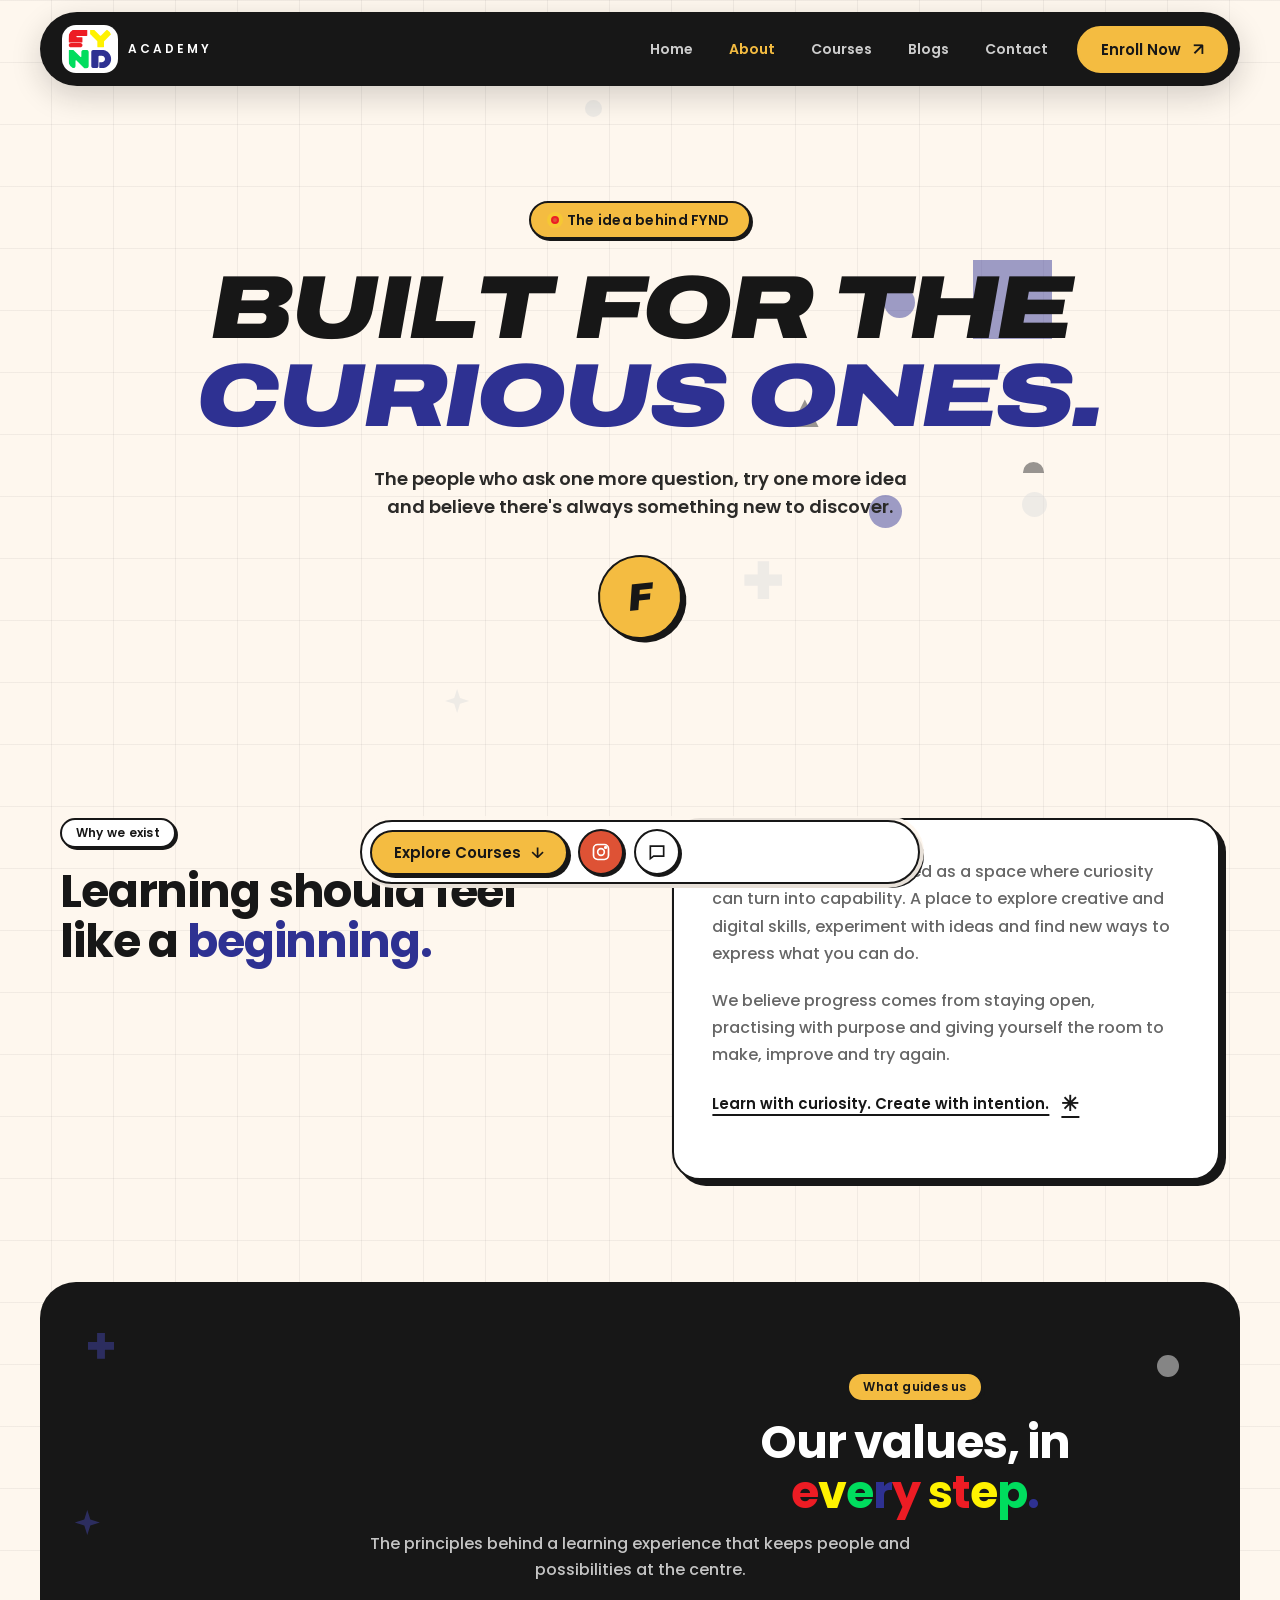
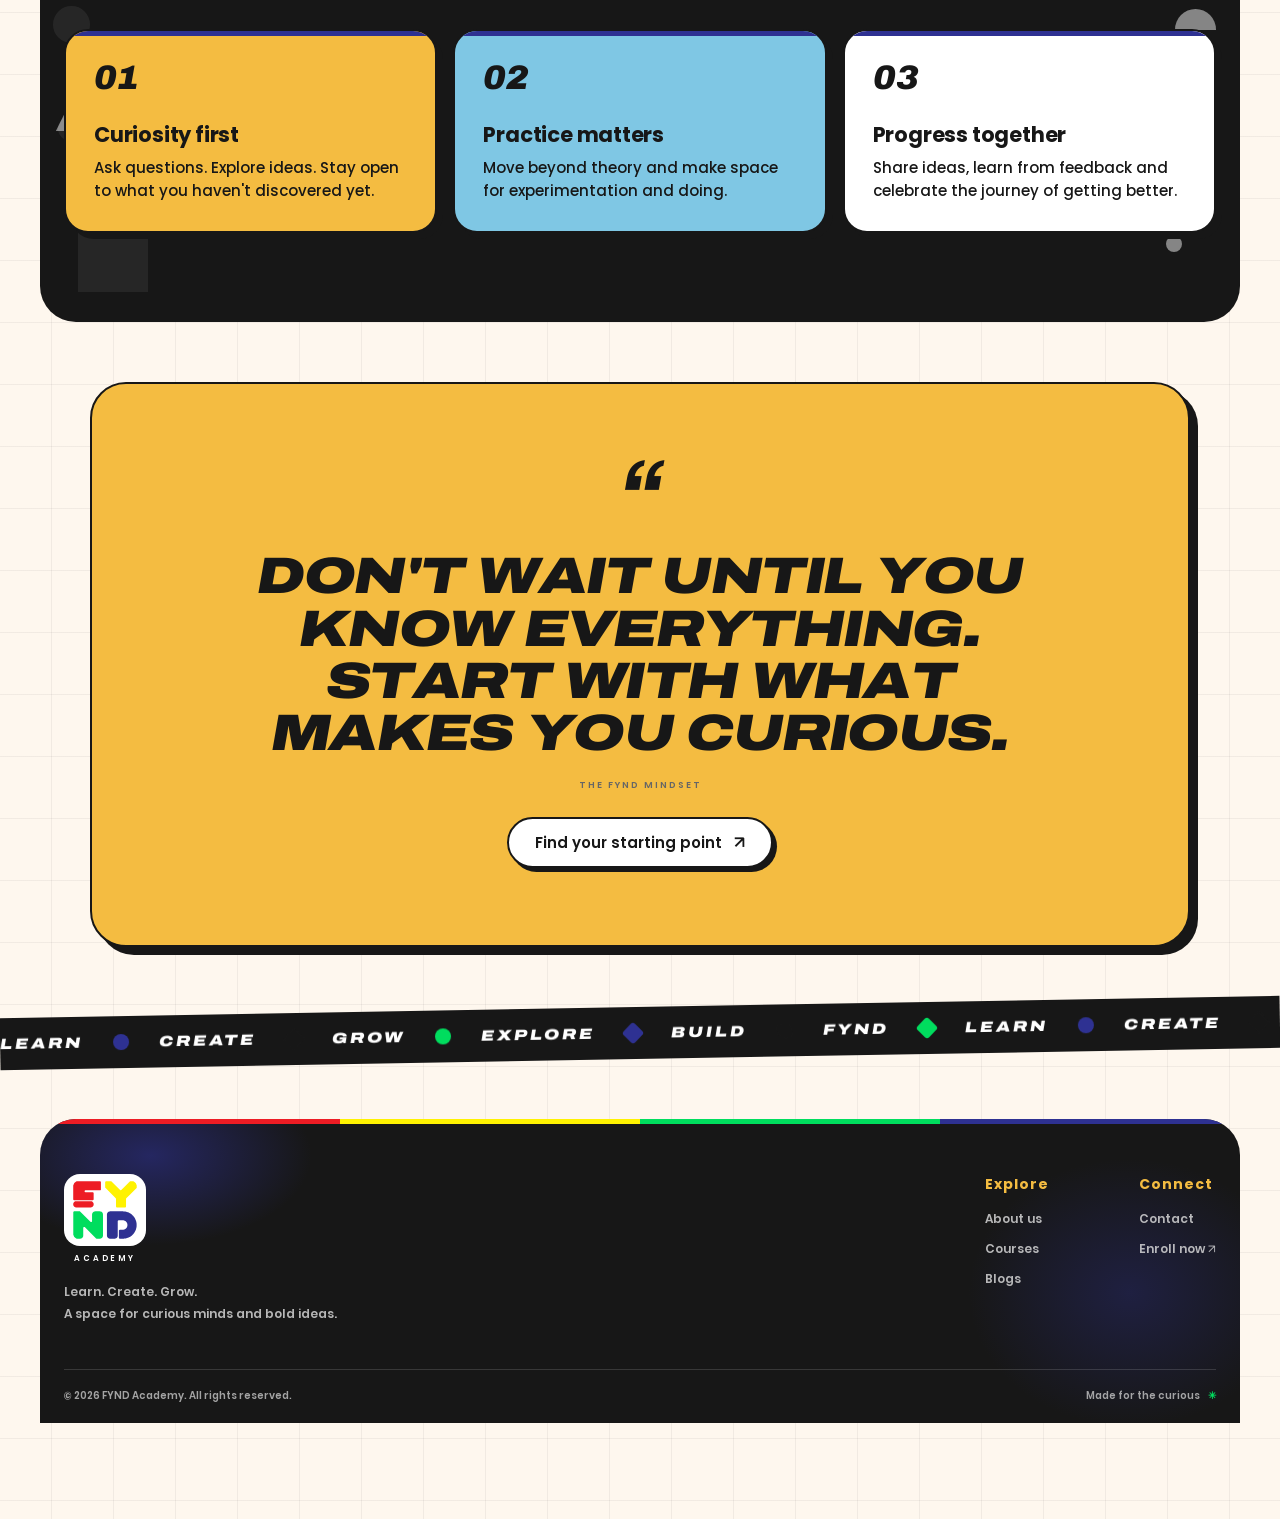
==== commit 253f6882: "Apply Delta-style card theme to every section and page Centred pill-label section headings in bold P" ====
--- a/about.html
+++ b/about.html
@@ -6,7 +6,7 @@
   <link rel="canonical" href="https://fynd-academy-fynd10.vercel.app/about.html"><link rel="icon" href="assets/favicon.svg" type="image/svg+xml">
   <link rel="preconnect" href="https://fonts.googleapis.com"><link rel="preconnect" href="https://fonts.gstatic.com" crossorigin><link href="https://fonts.googleapis.com/css2?family=DM+Sans:wght@400;500;600;700&family=Bricolage+Grotesque:opsz,wght@12..96,400..800&display=swap" rel="stylesheet">
   <meta property="og:type" content="website"><meta property="og:title" content="About FYND Academy"><meta property="og:description" content="A creative space for curious minds and practical learning.">
-  <title>About FYND Academy | Our Story & Approach</title><link href="https://fonts.googleapis.com/css2?family=Archivo:ital,wdth,wght@1,125,800;1,125,900&display=swap" rel="stylesheet">
+  <title>About FYND Academy | Our Story & Approach</title><link href="https://fonts.googleapis.com/css2?family=Archivo:ital,wdth,wght@1,125,800;1,125,900&family=Poppins:wght@500;600;700&display=swap" rel="stylesheet">
   <link rel="stylesheet" href="styles.css"><link rel="stylesheet" href="bold.css"><script src="script.js" defer></script>
 </head>
 <body>
--- a/bold.css
+++ b/bold.css
@@ -147,7 +147,7 @@
 
 /* ---------- Ticker: black band ---------- */
 .ticker{background:var(--b-ink)!important;border-block:0!important;transform:rotate(-1deg);margin:10px 0}
-.ticker span{font-family:var(--b-display)!important;font-style:italic;font-weight:900;font-stretch:125%;color:#fff!important;text-transform:uppercase}
+.ticker-track>span{font-family:var(--b-display)!important;font-style:italic;font-weight:900;font-stretch:125%;color:#fff!important;text-transform:uppercase}
 .ticker b{color:var(--b-gold)!important}
 
 /* ---------- Cards: white, bordered, hard shadow ---------- */
@@ -170,9 +170,9 @@
 .module-card--coral *,.module-card--blue *,.module-card--olive *{color:#fff!important}
 .why-number{font-family:var(--b-display)!important;font-style:italic;font-weight:900;color:var(--b-coral)!important}
 .why-icon{background:var(--b-gold)!important;border:2px solid var(--b-ink);color:var(--b-ink)!important}
-.role-tags span{border:2px solid var(--b-ink)!important;background:#fff!important;border-radius:999px!important;box-shadow:2px 2px 0 0 var(--b-ink);font-weight:600}
-.role-tags span:nth-child(4n+1){background:var(--b-gold)!important}
-.role-tags span:nth-child(4n+3){background:var(--b-sky)!important}
+.role-tags>span{border:2px solid var(--b-ink)!important;background:#fff!important;border-radius:999px!important;box-shadow:2px 2px 0 0 var(--b-ink);font-weight:600}
+.role-tags>span:nth-child(4n+1){background:var(--b-gold)!important}
+.role-tags>span:nth-child(4n+3){background:var(--b-sky)!important}
 
 /* ---------- Dark blocks ---------- */
 .audience-section,.seo-cta,.mini-cta,.values-section{
@@ -182,7 +182,7 @@
 .audience-section h2,.seo-cta h2,.mini-cta h2,.values-section h2{color:#fff!important}
 .audience-section h2 span,.seo-cta h2 span,.mini-cta h2 span{color:var(--b-gold)!important;background:none!important}
 .audience-list>div{background:#232323!important;border-color:#fff!important;box-shadow:4px 4px 0 0 var(--b-gold)!important;color:#fff}
-.audience-list>div span{color:var(--b-gold)!important}
+.audience-list>div>span{color:var(--b-gold)!important}
 .values-section .value-grid article{color:var(--b-ink)}
 .values-section .value-grid article *{color:var(--b-ink)}
 .seo-cta .button{border-color:#fff!important;box-shadow:4px 4px 0 0 #fff!important}
@@ -260,3 +260,273 @@
 @media(prefers-reduced-motion:reduce){
   .button,.action-bar-main,.module-card,.why-card,.course-card,.blog-card{transition:none!important}
 }
+
+/* =====================================================================
+   Full-site theme pass: every section in the Delta-style card system,
+   FYND multicolour accents.
+   ===================================================================== */
+
+/* Section titles: bold Poppins, sentence case (hero h1 stays heavy italic) */
+h2{
+  font-family:"Poppins",var(--font-display)!important;font-style:normal!important;
+  font-weight:700!important;font-stretch:100%;font-variation-settings:normal;
+  text-transform:none!important;letter-spacing:-.025em!important;line-height:1.08!important;
+  font-size:clamp(28px,3.6vw,48px)!important;
+}
+.section-heading{
+  display:flex!important;flex-direction:column;align-items:center;text-align:center;
+  gap:14px!important;max-width:860px;margin:0 auto 46px!important;grid-template-columns:none!important;
+}
+.section-heading>div{display:flex;flex-direction:column;align-items:center}
+.section-heading .eyebrow{margin-bottom:16px}
+.section-intro{max-width:620px;margin:0 auto!important;font:500 16px/1.6 "Poppins",var(--font-body)!important;color:#4a4740}
+.section-intro--light{color:rgba(255,255,255,.75)!important}
+.section{padding-block:clamp(64px,8vw,104px)!important}
+
+/* Shared tokens for "tiles" (Delta's small bordered icon squares) */
+.module-symbol,.why-icon,.course-icon,.j-node,.contact-note>span{
+  width:52px!important;height:52px!important;display:grid!important;place-items:center;
+  border:2px solid var(--b-ink)!important;border-radius:14px!important;
+  background:#fff!important;color:var(--b-ink)!important;
+  box-shadow:3px 3px 0 0 var(--b-ink)!important;font-size:22px!important;
+}
+
+/* ---------- Welcome / intro ---------- */
+.seo-intro{align-items:center!important;gap:clamp(32px,5vw,72px)!important}
+.seo-intro-copy p{font:500 16px/1.7 "Poppins",var(--font-body);color:#3b3934}
+.seo-intro-copy .eyebrow{margin-bottom:18px}
+.text-link{font:600 15px "Poppins",var(--font-body)!important;color:var(--b-ink)!important;text-decoration:underline;text-decoration-thickness:2px;text-underline-offset:5px}
+.intro-art{min-height:380px}
+.intro-art-back{background:var(--b-gold)!important;border:2px solid var(--b-ink)!important;border-radius:32px!important;box-shadow:var(--b-shadow-lg)!important;filter:none!important}
+.intro-art-card{background:var(--b-ink)!important;border:2px solid var(--b-ink)!important;color:#fff!important}
+.intro-art-card>span{font-family:var(--b-display)!important;font-style:italic;font-weight:900;font-stretch:125%;color:#fff!important}
+.intro-art-card b{color:var(--b-gold)!important}
+.intro-stamp{background:var(--b-coral)!important;color:#fff!important;border:2px solid var(--b-ink)!important;box-shadow:var(--b-shadow)!important}
+
+/* ---------- Stats ---------- */
+.stats{gap:18px!important;padding-block:20px 56px!important}
+.stat{
+  background:#fff!important;border:2px solid var(--b-ink)!important;border-radius:24px!important;
+  box-shadow:var(--b-shadow-lg)!important;padding:26px 24px!important;
+  backdrop-filter:none!important;-webkit-backdrop-filter:none!important;
+}
+.stat::before,.stat::after{display:none!important}
+.stat b{
+  display:block;font-family:var(--b-display)!important;font-style:italic;font-weight:900!important;
+  font-stretch:125%;font-size:clamp(44px,5vw,64px)!important;line-height:1!important;color:var(--b-ink)!important;
+  background:none!important;-webkit-text-fill-color:currentColor!important;
+}
+.stat>span{font:600 14px/1.4 "Poppins",var(--font-body)!important;color:var(--b-ink)!important}
+.stat:nth-child(1){background:var(--b-gold)!important}
+.stat:nth-child(2){background:var(--b-sky)!important}
+.stat:nth-child(3){background:var(--b-coral)!important}
+.stat:nth-child(3) b,.stat:nth-child(3)>span{color:#fff!important}
+.stat:nth-child(4){background:#fff!important}
+
+/* ---------- Mega marquee: black band, outlined + filled words ---------- */
+.mega{
+  background:var(--b-ink)!important;color:#fff;padding-block:22px!important;overflow:hidden;
+  width:min(1200px,calc(100% - 24px));margin:0 auto!important;border-radius:36px;
+}
+.mega-row>span{
+  font-family:var(--b-display)!important;font-style:italic;font-weight:900!important;font-stretch:125%;
+  color:transparent!important;-webkit-text-stroke:2px #fff;background:none!important;
+}
+.mega-row>span.fill{color:var(--b-gold)!important;-webkit-text-stroke:0}
+.mega-row:nth-child(2)>span.fill{color:var(--b-sky)!important}
+.mega-row i{color:var(--b-coral)!important}
+
+/* ---------- Modules ---------- */
+.module-card{padding:28px!important}
+.module-card::before,.module-card::after{display:none!important}
+.module-card>span:first-child{font:600 12px/1 "Poppins",var(--font-body)!important;letter-spacing:.08em}
+.module-card h3{font:700 22px/1.2 "Poppins",var(--font-body)!important;margin-top:18px}
+.module-card .module-symbol{color:var(--b-ink)!important}
+.module-footer{
+  background:#fff;border:2px solid var(--b-ink);border-radius:24px;box-shadow:var(--b-shadow-lg);
+  padding:22px 26px!important;margin-top:34px!important;align-items:center;
+}
+.module-footer p{font:500 15px/1.5 "Poppins",var(--font-body)}
+
+/* ---------- Why cards ---------- */
+.why-card{padding:28px!important}
+.why-card::before,.why-card::after{display:none!important}
+.why-card h3{font:700 20px/1.25 "Poppins",var(--font-body)!important}
+.why-card:nth-child(4n+1) .why-icon{background:var(--b-gold)!important}
+.why-card:nth-child(4n+2) .why-icon{background:var(--b-sky)!important}
+.why-card:nth-child(4n+3) .why-icon{background:var(--b-coral)!important;color:#fff!important}
+.why-card:nth-child(4n+4) .why-icon{background:var(--b-olive)!important;color:#fff!important}
+
+/* ---------- Journey ---------- */
+.journey{padding-block:clamp(64px,8vw,104px)!important}
+.journey-track::before,.journey-track::after{background:var(--b-ink)!important;opacity:1!important}
+.j-node{background:var(--b-ink)!important;color:var(--b-gold)!important;border-radius:50%!important;
+  font-family:var(--b-display)!important;font-style:italic;font-weight:900}
+.j-card{
+  background:#fff!important;border:2px solid var(--b-ink)!important;border-radius:24px!important;
+  box-shadow:var(--b-shadow-lg)!important;backdrop-filter:none!important;
+}
+.j-step:nth-child(1) .j-card{background:var(--b-gold)!important}
+.j-step:nth-child(3) .j-card{background:var(--b-sky)!important}
+.j-card h3{font:700 19px/1.25 "Poppins",var(--font-body)!important}
+
+/* ---------- Outcomes ---------- */
+.outcomes-circle{
+  background:var(--b-royal)!important;color:#fff!important;border:2px solid var(--b-ink)!important;
+  box-shadow:8px 8px 0 0 var(--b-ink)!important;
+  font-family:var(--b-display)!important;font-style:italic;font-weight:900;font-stretch:125%;
+}
+.outcomes-circle strong{color:var(--b-gold)!important}
+.outcomes-star{color:var(--b-coral)!important}.outcomes-arrow{color:var(--b-ink)!important}
+.role-tags>span{padding:10px 18px!important;font:600 14px "Poppins",var(--font-body)!important;color:var(--b-ink)!important}
+
+/* ---------- Placements: rounded black block ---------- */
+.placements{
+  background:var(--b-ink)!important;width:min(1200px,calc(100% - 24px));margin:40px auto!important;
+  border-radius:36px;overflow:hidden;
+}
+.placements h2{color:#fff!important}
+.placements h2 span{color:var(--b-gold)!important;background:none!important}
+.placements p{color:rgba(255,255,255,.78)}
+.orb-item{
+  background:#fff!important;color:var(--b-ink)!important;border:2px solid #fff!important;
+  border-radius:14px!important;box-shadow:3px 3px 0 0 var(--b-gold)!important;
+}
+.c-ring--2 .orb-item{background:var(--b-gold)!important}
+.c-ring--3 .orb-item{background:var(--b-sky)!important}
+.c-ring{border-color:rgba(255,255,255,.18)!important}
+
+/* ---------- CTA + FAQ headings ---------- */
+.seo-cta{margin-block:40px!important}
+.faq-heading{text-align:center;max-width:760px;margin:0 auto 40px}
+.faq-heading p{font:500 16px/1.6 "Poppins",var(--font-body)}
+.faq-list{max-width:900px;margin:0 auto}
+.faq-section{display:block!important}
+.faq-item summary{padding:20px 22px!important}
+.faq-item p{padding:0 22px 20px!important;font:500 15px/1.65 "Poppins",var(--font-body)}
+
+/* ===================== Inner pages ===================== */
+.inner-hero{
+  display:flex!important;flex-direction:column;align-items:center;text-align:center;
+  padding:clamp(64px,9vw,120px) 0 clamp(44px,6vw,80px)!important;min-height:0!important;
+}
+.inner-hero::before,.inner-hero::after{display:none!important}
+.inner-hero .eyebrow{background:var(--b-gold)!important;font-size:14px!important;padding:10px 20px;margin-bottom:26px}
+.inner-hero h1{font-size:clamp(40px,7vw,96px)!important;max-width:1000px;margin:0 0 24px}
+.inner-hero h1 br{display:none}
+.inner-hero h1 .text-gradient{display:inline-block;margin-left:.2em}
+.inner-lead{max-width:620px;margin:0 auto!important;font:600 clamp(15px,1.5vw,18px)/1.55 "Poppins",var(--font-body)!important;color:#2b2a28!important}
+.inner-hero-mark{
+  position:static!important;margin-top:34px;width:84px!important;height:84px!important;
+  background:var(--b-gold)!important;border:2px solid var(--b-ink)!important;border-radius:50%!important;
+  box-shadow:var(--b-shadow)!important;display:grid!important;place-items:center;transform:rotate(-6deg)!important;
+}
+.inner-hero-mark>span{font-family:var(--b-display)!important;font-style:italic;font-weight:900;color:var(--b-ink)!important;font-size:38px!important}
+.inner-hero-mark b{display:none}
+.inner-hero .confetti{opacity:.5}
+
+/* About */
+.story-grid{align-items:start;gap:clamp(28px,5vw,64px)!important}
+.story-copy{background:#fff;border:2px solid var(--b-ink);border-radius:28px;box-shadow:var(--b-shadow-lg);padding:clamp(24px,3vw,40px)!important}
+.story-copy p{font:500 16px/1.7 "Poppins",var(--font-body)}
+.values-section{padding-block:clamp(56px,7vw,96px)!important}
+.value-grid article{padding:28px!important}
+.value-grid article:nth-child(1){background:var(--b-gold)!important}
+.value-grid article:nth-child(2){background:var(--b-sky)!important}
+.value-grid article:nth-child(3){background:#fff!important}
+.value-grid article>span{font-family:var(--b-display)!important;font-style:italic;font-weight:900;font-size:34px;color:var(--b-ink)!important}
+.value-grid article h3{font:700 21px/1.25 "Poppins",var(--font-body)!important}
+.quote-section{
+  text-align:center;background:var(--b-gold);border:2px solid var(--b-ink);border-radius:36px;
+  box-shadow:8px 8px 0 0 var(--b-ink);width:min(1100px,calc(100% - 48px));margin:60px auto!important;
+  padding:clamp(40px,6vw,80px) clamp(22px,5vw,72px)!important;
+}
+.quote-mark{color:var(--b-ink)!important;font-family:var(--b-display)!important;font-style:italic}
+.quote-section blockquote{
+  font-family:var(--b-display)!important;font-style:italic;font-weight:900;font-stretch:125%;
+  text-transform:uppercase;letter-spacing:-.03em;line-height:1.02;font-size:clamp(26px,4vw,52px)!important;color:var(--b-ink)!important;
+}
+.quote-section .button{background:#fff!important}
+
+/* Courses */
+.filter-bar{justify-content:center;gap:12px!important;margin-bottom:40px!important}
+.filter-chip{padding:12px 22px!important;font-size:14px!important;box-shadow:3px 3px 0 0 var(--b-ink)!important}
+.course-card{padding:28px!important;min-height:0!important}
+.course-card::before,.course-card::after{display:none!important}
+.course-card h2{font:700 clamp(24px,2.4vw,32px)/1.1 "Poppins",var(--font-body)!important;letter-spacing:-.02em!important;margin:16px 0 10px}
+.course-card .course-index{font:600 12px/1 "Poppins",var(--font-body)!important;letter-spacing:.08em}
+.course-card p{font:500 15px/1.55 "Poppins",var(--font-body)}
+.course-card--violet{background:var(--b-royal)!important;color:#fff}
+.course-card--violet *:not(.card-link):not(.card-link *):not(.course-icon){color:#fff!important}
+.course-card--peach,.course-card--pink{background:var(--b-coral)!important;color:#fff}
+.course-card--peach *:not(.card-link):not(.card-link *):not(.course-icon),
+.course-card--pink *:not(.card-link):not(.card-link *):not(.course-icon){color:#fff!important}
+.course-card--lime{background:var(--b-gold)!important}
+.course-card--blue{background:var(--b-sky)!important}
+.course-card--cream{background:#fff!important}
+.card-link--button{background:#fff!important;margin-top:18px;padding:12px 20px!important;font-size:14px!important}
+.mini-cta{padding-block:clamp(48px,6vw,80px)!important;margin-block:40px!important}
+.mini-cta p{color:rgba(255,255,255,.78)}
+
+/* Blogs */
+.blog-tools{align-items:end;gap:24px!important;margin-bottom:40px!important}
+.search-box{border:2px solid var(--b-ink)!important;border-radius:999px!important;background:#fff!important;box-shadow:var(--b-shadow)!important;padding:4px 8px 4px 18px!important}
+.search-box input{border:0!important;box-shadow:none!important;background:transparent!important}
+.blog-card{padding:16px 16px 24px!important;overflow:hidden}
+.blog-art{border:2px solid var(--b-ink)!important;border-radius:18px!important;box-shadow:none!important}
+.blog-art>span{font-family:var(--b-display)!important;font-style:italic;font-weight:900;font-stretch:125%}
+.blog-art--one{background:var(--b-gold)!important;color:var(--b-ink)!important}
+.blog-art--two{background:var(--b-royal)!important;color:#fff!important}
+.blog-art--three{background:var(--b-coral)!important;color:#fff!important}
+.blog-art--four{background:var(--b-sky)!important;color:var(--b-ink)!important}
+.blog-art *{color:inherit!important}
+.blog-card h3{font:700 20px/1.25 "Poppins",var(--font-body)!important;padding-inline:6px}
+.blog-card p,.blog-meta,.read-label{padding-inline:6px}
+.blog-meta{font:600 12px "Poppins",var(--font-body)!important;letter-spacing:.08em}
+.read-label{font:600 14px "Poppins",var(--font-body)!important}
+
+/* Contact */
+.contact-layout{align-items:stretch!important;gap:28px!important}
+.contact-aside{background:var(--b-ink)!important;color:#fff;padding:clamp(26px,3.4vw,44px)!important}
+.contact-aside h2{color:#fff!important}
+.contact-aside p{color:rgba(255,255,255,.8)}
+.contact-aside .eyebrow{background:var(--b-gold)!important}
+.contact-orbit{
+  width:88px!important;height:88px!important;background:var(--b-gold)!important;border:2px solid #fff!important;
+  border-radius:50%!important;display:grid!important;place-items:center;margin-bottom:24px;box-shadow:4px 4px 0 0 #fff!important;
+}
+.contact-orbit::before,.contact-orbit::after{display:none!important}
+.contact-orbit>span{font-family:var(--b-display)!important;font-style:italic;font-weight:900;color:var(--b-ink)!important;font-size:40px!important}
+.contact-orbit b{display:none}
+.contact-note{background:#232323!important;border:2px solid #fff!important;border-radius:20px!important;box-shadow:4px 4px 0 0 var(--b-gold)!important;padding:18px!important;gap:14px!important;align-items:center}
+.contact-note>span{background:var(--b-gold)!important;flex:none}
+.contact-form-panel{padding:clamp(26px,3.4vw,44px)!important}
+.contact-form label,.enroll-form label{font:600 14px "Poppins",var(--font-body)!important}
+
+/* Footer polish */
+.footer-links b{color:var(--b-gold)!important;font:700 14px "Poppins",var(--font-body)!important}
+.footer-bottom{border-top-color:rgba(255,255,255,.14)!important}
+
+/* Responsive for the new rules */
+@media(max-width:720px){
+  .section-heading{margin-bottom:32px!important}
+  .stats{grid-template-columns:repeat(2,minmax(0,1fr))!important;gap:12px!important}
+  .stat{padding:20px 16px!important}
+  .mega,.placements{border-radius:26px}
+  .quote-section{width:calc(100% - 24px);border-radius:26px}
+  .inner-hero h1 .text-gradient{margin-left:0}
+  .intro-art{min-height:300px}
+  .blog-tools{align-items:stretch}
+}
+
+/* Clean grid-paper canvas: drop the older soft background washes */
+body::before,.flow-canvas{display:none!important}
+.seo-intro::before,.why-section::before,.outcomes-section::before,.faq-section::before,
+.story-grid::before,.courses-section::before,.blog-section::before,.contact-layout::before,.journey::before{display:none!important}
+.why-card p,.j-card p,.value-grid article p,.module-card p{font:500 15px/1.55 "Poppins",var(--font-body)!important}
+.why-card p,.j-card p{color:#3b3934!important}
+.why-number{font-size:15px!important;opacity:1!important}
+.course-card--blue *:not(.card-link):not(.card-link *):not(.course-icon),
+.course-card--lime *:not(.card-link):not(.card-link *):not(.course-icon),
+.course-card--cream *:not(.card-link):not(.card-link *):not(.course-icon){color:var(--b-ink)!important}
+.seo-modules{background:transparent!important}
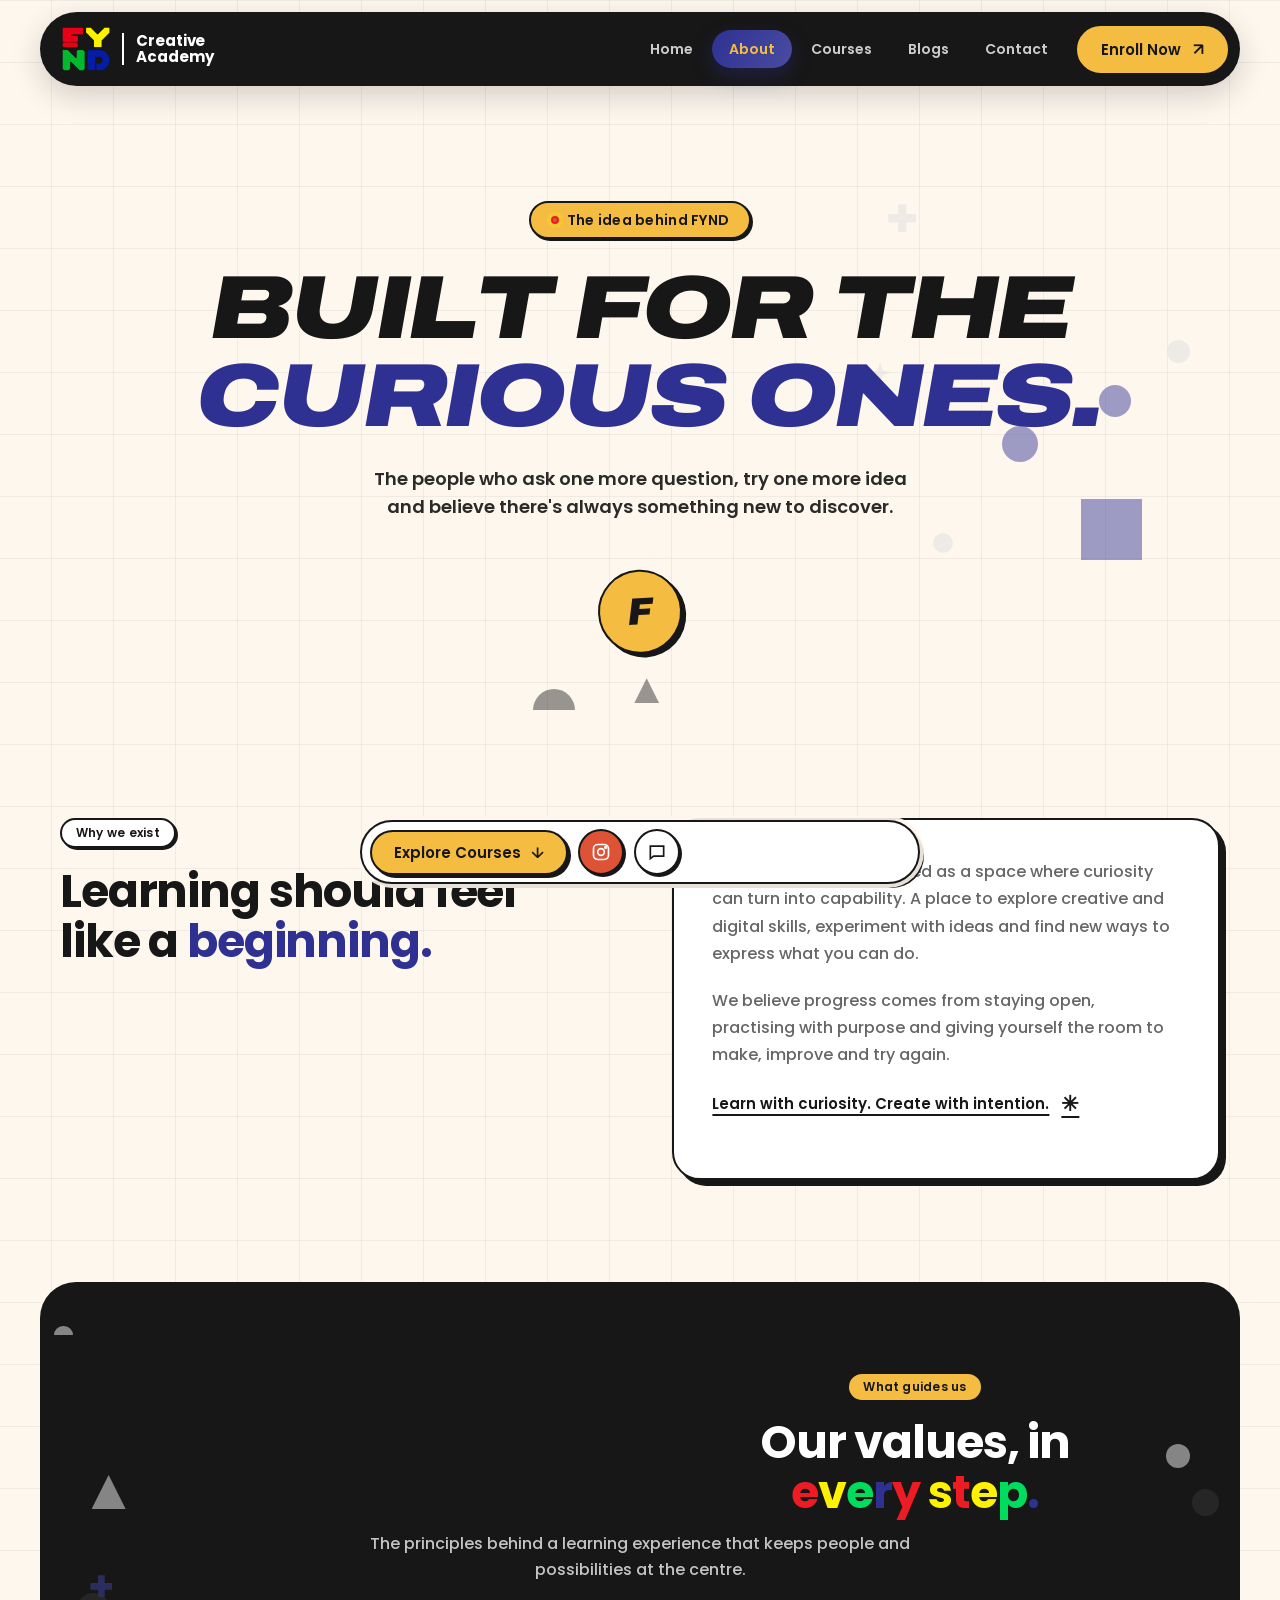
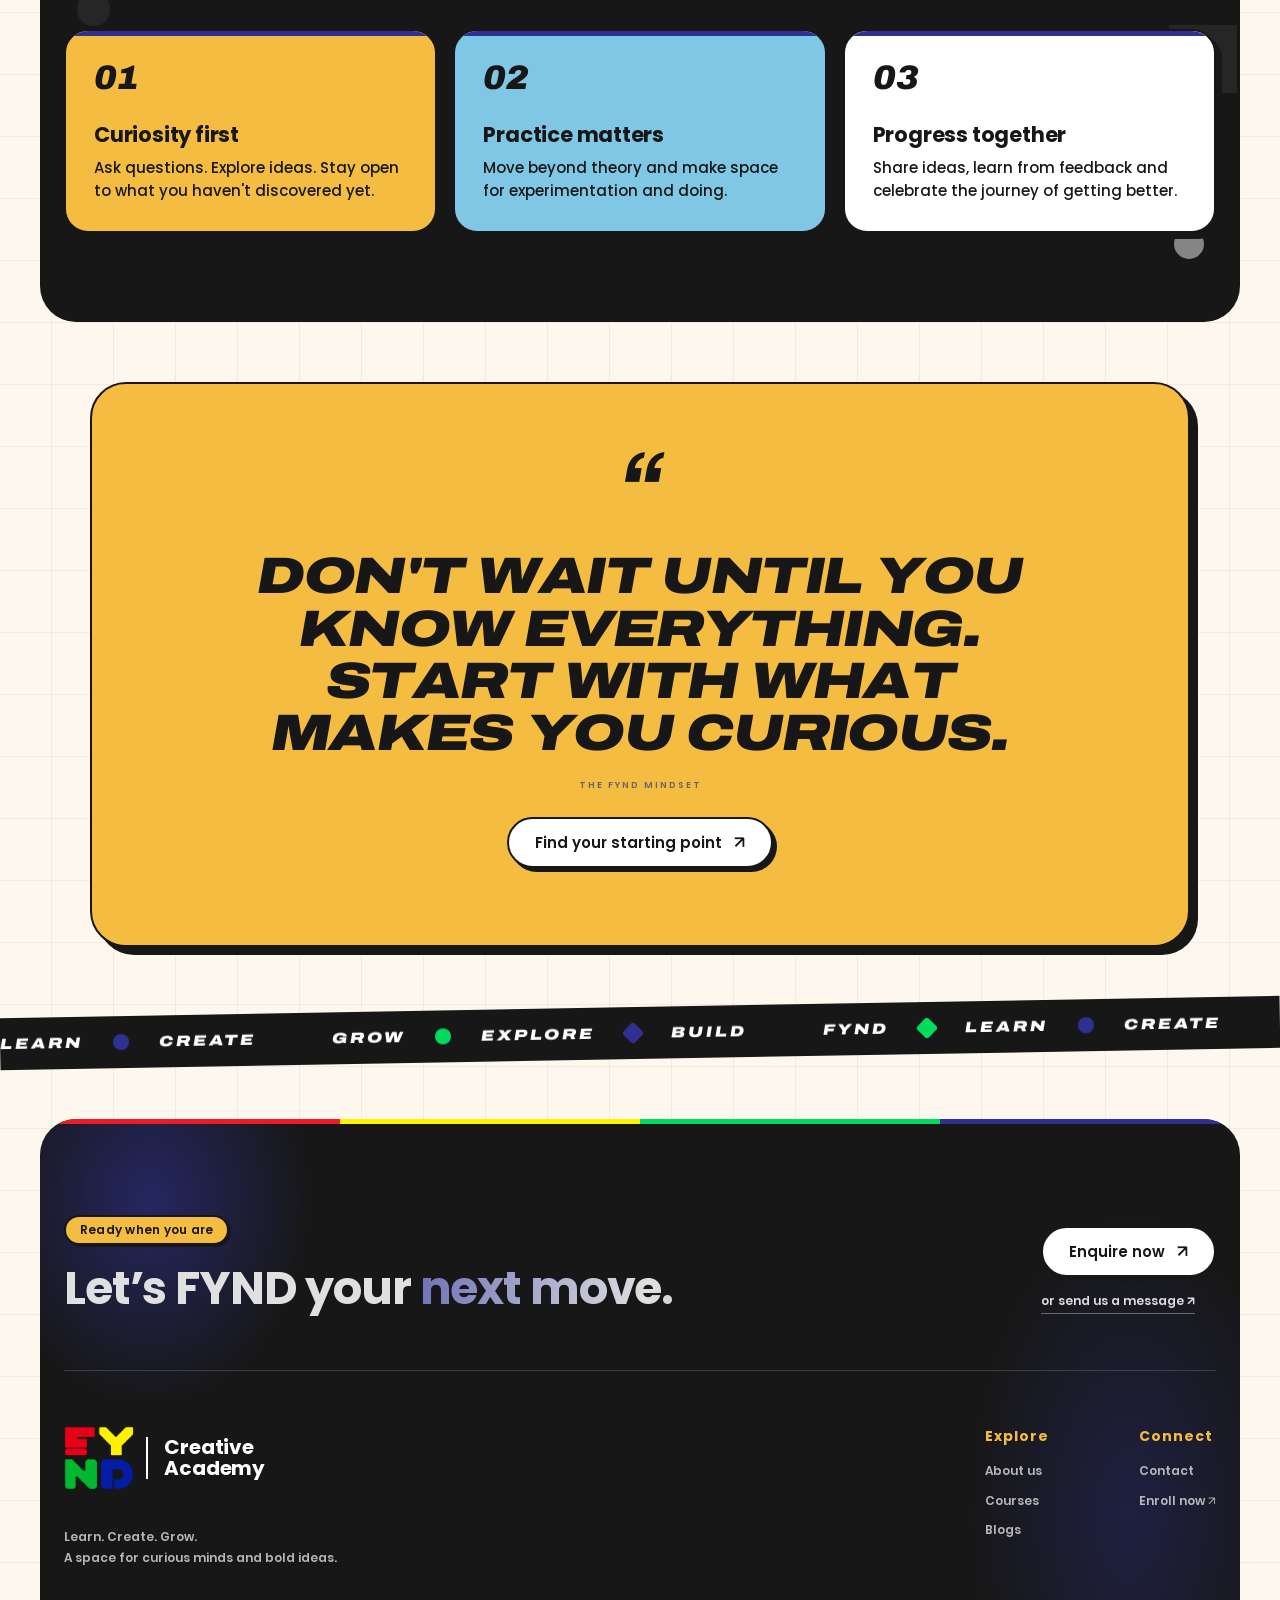
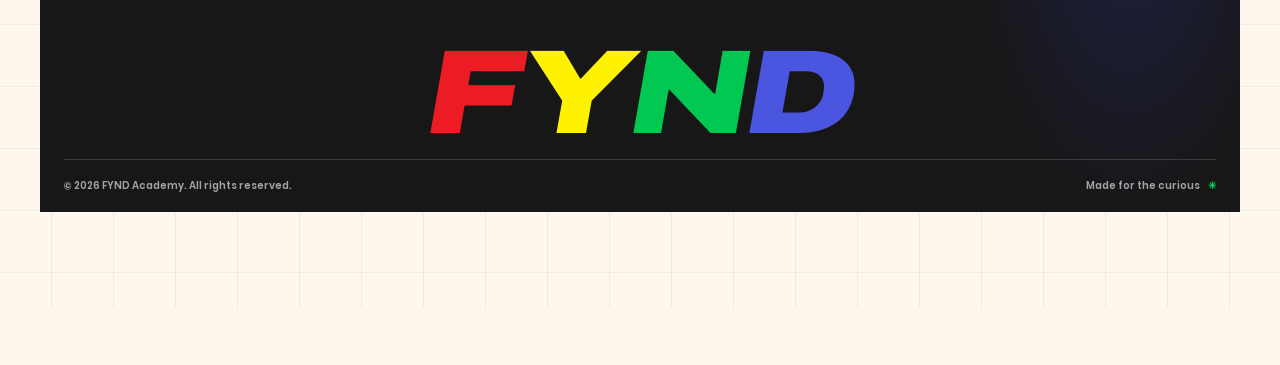
==== commit adb9656c: "Add Creative Academy logo, calm motion, rotating footer words and pixel cursors - New FYND Creative " ====
--- a/about.html
+++ b/about.html
@@ -3,15 +3,15 @@
 <head>
   <meta charset="utf-8"><meta name="viewport" content="width=device-width, initial-scale=1">
   <meta name="theme-color" content="#2E3192"><meta name="description" content="Discover the thinking behind FYND Academy: curious minds, practical learning and creative growth.">
-  <link rel="canonical" href="https://fynd-academy-fynd10.vercel.app/about.html"><link rel="icon" href="assets/favicon.svg" type="image/svg+xml">
+  <link rel="canonical" href="https://fynd-academy-fynd10.vercel.app/about.html"><link rel="icon" href="assets/logo/fynd-mark-colour.png" type="image/png"><link rel="apple-touch-icon" href="assets/logo/fynd-mark-colour.png">
   <link rel="preconnect" href="https://fonts.googleapis.com"><link rel="preconnect" href="https://fonts.gstatic.com" crossorigin><link href="https://fonts.googleapis.com/css2?family=DM+Sans:wght@400;500;600;700&family=Bricolage+Grotesque:opsz,wght@12..96,400..800&display=swap" rel="stylesheet">
   <meta property="og:type" content="website"><meta property="og:title" content="About FYND Academy"><meta property="og:description" content="A creative space for curious minds and practical learning.">
   <title>About FYND Academy | Our Story & Approach</title><link href="https://fonts.googleapis.com/css2?family=Archivo:ital,wdth,wght@1,125,800;1,125,900&family=Poppins:wght@500;600;700&display=swap" rel="stylesheet">
-  <link rel="stylesheet" href="styles.css"><link rel="stylesheet" href="bold.css"><script src="script.js" defer></script>
+  <link rel="stylesheet" href="styles.css"><link rel="stylesheet" href="bold.css"><script src="script.js" defer></script><script src="footer-words.js" defer></script>
 </head>
 <body>
 <a class="skip-link" href="#main">Skip to content</a>
-<header class="site-header"><a class="brand" href="index.html" aria-label="FYND Academy home"><img class="brand-logo brand-logo--header" src="assets/fynd-academy-logo.svg" alt="" aria-hidden="true"><span class="brand-caption">ACADEMY</span></a><button class="menu-toggle" type="button" aria-label="Open navigation" aria-expanded="false" aria-controls="primary-nav"><span></span><span></span></button><nav class="primary-nav" id="primary-nav" aria-label="Main navigation"><a href="index.html">Home</a><a href="about.html" aria-current="page">About</a><a href="courses.html">Courses</a><a href="blogs.html">Blogs</a><a href="contact.html">Contact</a><button class="button button--nav" type="button" data-open-enroll>Enroll Now <span>↗</span></button></nav></header>
+<header class="site-header"><a class="brand brand--lockup" href="index.html" aria-label="FYND Creative Academy home"><img class="lockup-mark" src="assets/logo/fynd-mark-colour.png" alt="FYND" width="674" height="612"><span class="lockup-text">Creative<br>Academy</span></a><button class="menu-toggle" type="button" aria-label="Open navigation" aria-expanded="false" aria-controls="primary-nav"><span></span><span></span></button><nav class="primary-nav" id="primary-nav" aria-label="Main navigation"><a href="index.html">Home</a><a href="about.html" aria-current="page">About</a><a href="courses.html">Courses</a><a href="blogs.html">Blogs</a><a href="contact.html">Contact</a><button class="button button--nav" type="button" data-open-enroll>Enroll Now <span>↗</span></button></nav></header>
 <main id="main">
   <section class="inner-hero section-wrap"><p class="eyebrow"><span class="eyebrow-dot"></span> The idea behind FYND</p><h1>Built for the<br><span class="text-gradient">curious ones.</span></h1><p class="inner-lead">The people who ask one more question, try one more idea and believe there's always something new to discover.</p><div class="inner-hero-mark" aria-hidden="true"><span>F</span><b>✳</b></div></section>
   <section class="section section-wrap story-grid"><div><p class="eyebrow">Why we exist</p><h2>Learning should feel like a <span class="text-gradient">beginning.</span></h2></div><div class="story-copy"><p>FYND Academy is imagined as a space where curiosity can turn into capability. A place to explore creative and digital skills, experiment with ideas and find new ways to express what you can do.</p><p>We believe progress comes from staying open, practising with purpose and giving yourself the room to make, improve and try again.</p><p class="text-link">Learn with curiosity. Create with intention. <span>✳</span></p></div></section>
@@ -19,6 +19,6 @@
   <section class="section section-wrap quote-section"><span class="quote-mark">“</span><blockquote>Don't wait until you know everything. Start with what makes you curious.</blockquote><p>THE FYND MINDSET</p><button class="button" type="button" data-open-enroll>Find your starting point <span>↗</span></button></section>
 </main>
 <div class="action-bar" aria-label="Quick actions"><a class="action-bar-main" href="courses.html#digital-marketing">Explore Courses <span aria-hidden="true">↓</span></a><a class="action-bar-icon action-bar-icon--ig" href="https://www.instagram.com/fyndbiz.academy/" target="_blank" rel="noopener noreferrer" aria-label="FYND ACADEMY on Instagram"><svg viewBox="0 0 24 24" width="20" height="20" fill="none" stroke="currentColor" stroke-width="2" aria-hidden="true"><rect x="3" y="3" width="18" height="18" rx="5"/><circle cx="12" cy="12" r="4"/><circle cx="17.5" cy="6.5" r="1" fill="currentColor"/></svg></a><a class="action-bar-icon" href="contact.html" aria-label="Contact FYND ACADEMY"><svg viewBox="0 0 24 24" width="20" height="20" fill="none" stroke="currentColor" stroke-width="2" aria-hidden="true"><path d="M4 5h16v12H8l-4 3z"/></svg></a></div>
-  <footer class="site-footer"><div class="footer-main section-wrap"><div><a class="brand brand--footer" href="index.html" aria-label="FYND Academy home"><img class="brand-logo brand-logo--footer" src="assets/fynd-academy-logo.svg" alt="" aria-hidden="true"><span class="brand-caption">ACADEMY</span></a><p>Learn. Create. Grow.<br>A space for curious minds and bold ideas.</p></div><div class="footer-links"><div><b>Explore</b><a href="about.html">About us</a><a href="courses.html">Courses</a><a href="blogs.html">Blogs</a></div><div><b>Connect</b><a href="contact.html">Contact</a><button type="button" data-open-enroll>Enroll now ↗</button></div></div></div><div class="footer-bottom section-wrap"><span>© <span data-year>2026</span> FYND Academy. All rights reserved.</span><span>Made for the curious <b>✳</b></span></div></footer>
+  <footer class="site-footer"><div class="footer-main section-wrap"><div><a class="brand brand--footer brand--lockup" href="index.html" aria-label="FYND Creative Academy home"><img class="lockup-mark" src="assets/logo/fynd-mark-colour.png" alt="FYND" width="674" height="612"><span class="lockup-text">Creative<br>Academy</span></a><p>Learn. Create. Grow.<br>A space for curious minds and bold ideas.</p></div><div class="footer-links"><div><b>Explore</b><a href="about.html">About us</a><a href="courses.html">Courses</a><a href="blogs.html">Blogs</a></div><div><b>Connect</b><a href="contact.html">Contact</a><button type="button" data-open-enroll>Enroll now ↗</button></div></div></div><div class="footer-bottom section-wrap"><span>© <span data-year>2026</span> FYND Academy. All rights reserved.</span><span>Made for the curious <b>✳</b></span></div></footer>
 <dialog class="enroll-dialog" aria-labelledby="enroll-title"><button class="dialog-close" type="button" aria-label="Close enrollment form" data-close-enroll>×</button><p class="eyebrow">Your next chapter</p><h2 id="enroll-title">Let's get you <span class="text-gradient">started.</span></h2><p>Tell us a little about yourself and the learning path you're interested in.</p><form class="enroll-form" data-demo-form><label>Your name<input name="name" autocomplete="name" required placeholder="Enter your full name"></label><label>Phone number<input name="phone" type="tel" autocomplete="tel" inputmode="tel" required placeholder="Your mobile number"></label><label>Email address<input name="email" type="email" autocomplete="email" placeholder="you@example.com"></label><label>Interested course<select name="course" required><option value="">Choose a learning path</option><option>Digital Marketing</option><option>Graphic Design</option><option>Video Editing</option><option>Web Development</option><option>UI/UX Design</option><option>Photography</option><option>Not sure yet</option></select></label><button class="button" type="submit">Send enquiry <span>↗</span></button><p class="form-notice" role="status">Demo form: submissions are not sent or stored yet.</p></form></dialog>
 </body></html>
--- a/bold.css
+++ b/bold.css
@@ -530,3 +530,96 @@
 .course-card--lime *:not(.card-link):not(.card-link *):not(.course-icon),
 .course-card--cream *:not(.card-link):not(.card-link *):not(.course-icon){color:var(--b-ink)!important}
 .seo-modules{background:transparent!important}
+
+/* ---------- FYND Creative Academy lockup (mark + divider + name) ---------- */
+.brand--lockup{display:inline-flex!important;flex-direction:row!important;align-items:center!important;gap:12px!important;text-decoration:none}
+.lockup-mark{height:44px;width:auto;display:block;flex:none}
+.lockup-text{
+  display:block;padding-left:12px;border-left:2px solid currentColor;
+  font:700 15px/1.05 "Poppins",var(--font-body);letter-spacing:-.01em;color:#fff;
+}
+.site-header .brand--lockup{color:#fff}
+.site-footer .brand--lockup{color:#fff;margin-bottom:18px}
+.site-footer .lockup-mark{height:64px}
+.site-footer .lockup-text{font-size:20px;padding-left:16px}
+@media(max-width:720px){
+  .site-header .lockup-mark{height:38px}
+  .site-header .lockup-text{font-size:13px;padding-left:10px}
+}
+
+/* =====================================================================
+   Placements: calm motion in the bold theme (crisp, flat, no glows)
+   ===================================================================== */
+.c-ring--1{--t:60s}.c-ring--2{--t:80s}.c-ring--3{--t:100s}
+.c-ring{border:1.5px dashed rgba(255,255,255,.2)!important}
+.placements::before{display:none!important}
+.c-core{border:2px solid #fff;box-shadow:4px 4px 0 0 var(--b-gold)!important;background:var(--b-royal)!important}
+.c-core span{color:#fff}
+.c-core b{color:var(--b-gold)!important}
+
+/* tiles: hard-shadow "press" on hover, like the buttons */
+.orb-item{transition:transform .15s ease,box-shadow .15s ease!important}
+.orb-item:hover{scale:1!important;box-shadow:1px 1px 0 0 var(--b-gold)!important}
+.c-slot{transition:translate .15s ease}
+.c-slot:hover{translate:2px 2px}
+
+/* entrance: tiles pop in once, one after another */
+.placements.fx-ready .c-slot{opacity:0;scale:.6;transition:opacity .35s ease,scale .45s cubic-bezier(.3,1.5,.5,1),translate .15s ease;transition-delay:calc(var(--i,0) * 45ms),calc(var(--i,0) * 45ms),0s}
+.placements.fx-in .c-slot{opacity:1;scale:1}
+
+/* heading: solid gold underline slides in once */
+.pl-copy h2>span{position:relative;display:inline-block}
+.pl-copy h2>span::after{
+  content:"";position:absolute;left:0;right:0;bottom:-.06em;height:.1em;border-radius:99px;background:var(--b-gold);
+  transform:scaleX(0);transform-origin:left;transition:transform .6s cubic-bezier(.2,.8,.2,1) .3s;
+}
+.placements.fx-in .pl-copy h2>span::after,.placements:not(.fx-ready) .pl-copy h2>span::after{transform:scaleX(1)}
+
+@media(prefers-reduced-motion:reduce){
+  .placements.fx-ready .c-slot{opacity:1;scale:1;transition:none}
+}
+
+/* Re-enabled studio extras: keep the theme calm */
+.wave{display:none!important}
+.net-canvas,.flow-canvas,.dot-field,.grain,.cur-trail,.cur-ring,.cur-dot,.cursor-glow,.enq-badge{display:none!important}
+.to-top{bottom:112px!important;right:18px!important;border:2px solid var(--b-ink)!important;box-shadow:3px 3px 0 0 var(--b-ink)!important;background:var(--b-gold)!important;color:var(--b-ink)!important}
+.audience-list>div:hover p{color:var(--b-gold)!important}
+@media(max-width:720px){.to-top{bottom:98px!important;right:12px!important}}
+
+/* ---------- Footer giant word: rotating course names ---------- */
+.footer-giant.fw{
+  display:block!important;position:relative;height:auto!important;overflow:hidden;
+  font-family:var(--b-display)!important;font-style:italic;font-weight:900!important;font-stretch:125%;
+  font-size:var(--fw-size,120px)!important;line-height:1!important;letter-spacing:-.035em!important;
+  background:none!important;-webkit-background-clip:initial!important;background-clip:initial!important;color:#fff!important;
+  padding:.06em 0 .02em;margin-top:10px;text-align:center;
+}
+.fw-stage{display:grid;place-items:center;height:1.05em}
+.fw-word{grid-area:1/1;white-space:nowrap}
+.fw-probe{position:absolute;visibility:hidden;white-space:nowrap;font-size:100px}
+.fw-l{display:inline-block;transform:translateY(110%);transition:transform .55s cubic-bezier(.2,.8,.2,1);transition-delay:calc(var(--i) * 35ms)}
+.fw-word.is-in .fw-l{transform:translateY(0)}
+.fw-word.is-out .fw-l{transform:translateY(-110%)}
+@media(prefers-reduced-motion:reduce){.fw-l{transition:none;transform:none}}
+
+/* ---------- Pixel-art cursors ---------- */
+html,body{cursor:url("assets/cursor/pixel-arrow.svg") 0 0,auto}
+a,button,summary,label,select,[role="button"],.filter-chip,[data-open-enroll],.action-bar a,.orb-item,.to-top{
+  cursor:url("assets/cursor/pixel-hand.svg") 11 1,pointer!important;
+}
+input,textarea,[contenteditable="true"]{cursor:text!important}
+
+/* Motto band under the hero (replaces the thin ticker) */
+.mega--motto{margin:48px auto 10px!important;padding-block:28px 32px!important;gap:10px!important}
+.mega--motto .mega-row{font-size:clamp(46px,7.5vw,110px)!important}
+
+/* Word bands: always moving (continuous marquee instead of scroll-linked) */
+.mega-loop .mega-row{translate:none!important;padding-right:.35em;animation:mega-left 38s linear infinite} /* padding = one gap, so -50% loops seamlessly */
+.mega-loop .mega-row[data-dir="-1"]{animation-name:mega-right}
+.mega-loop .mega--motto .mega-row{animation-duration:46s}
+@keyframes mega-left{from{transform:translateX(0)}to{transform:translateX(-50%)}}
+@keyframes mega-right{from{transform:translateX(-50%)}to{transform:translateX(0)}}
+@media(prefers-reduced-motion:reduce){.mega-loop .mega-row{animation:none}}
+
+/* Keep everything moving under the cursor (no pause on hover) */
+.circles:hover .c-ring,.circles:hover .orb-item,.ticker:hover .ticker-track{animation-play-state:running!important}
